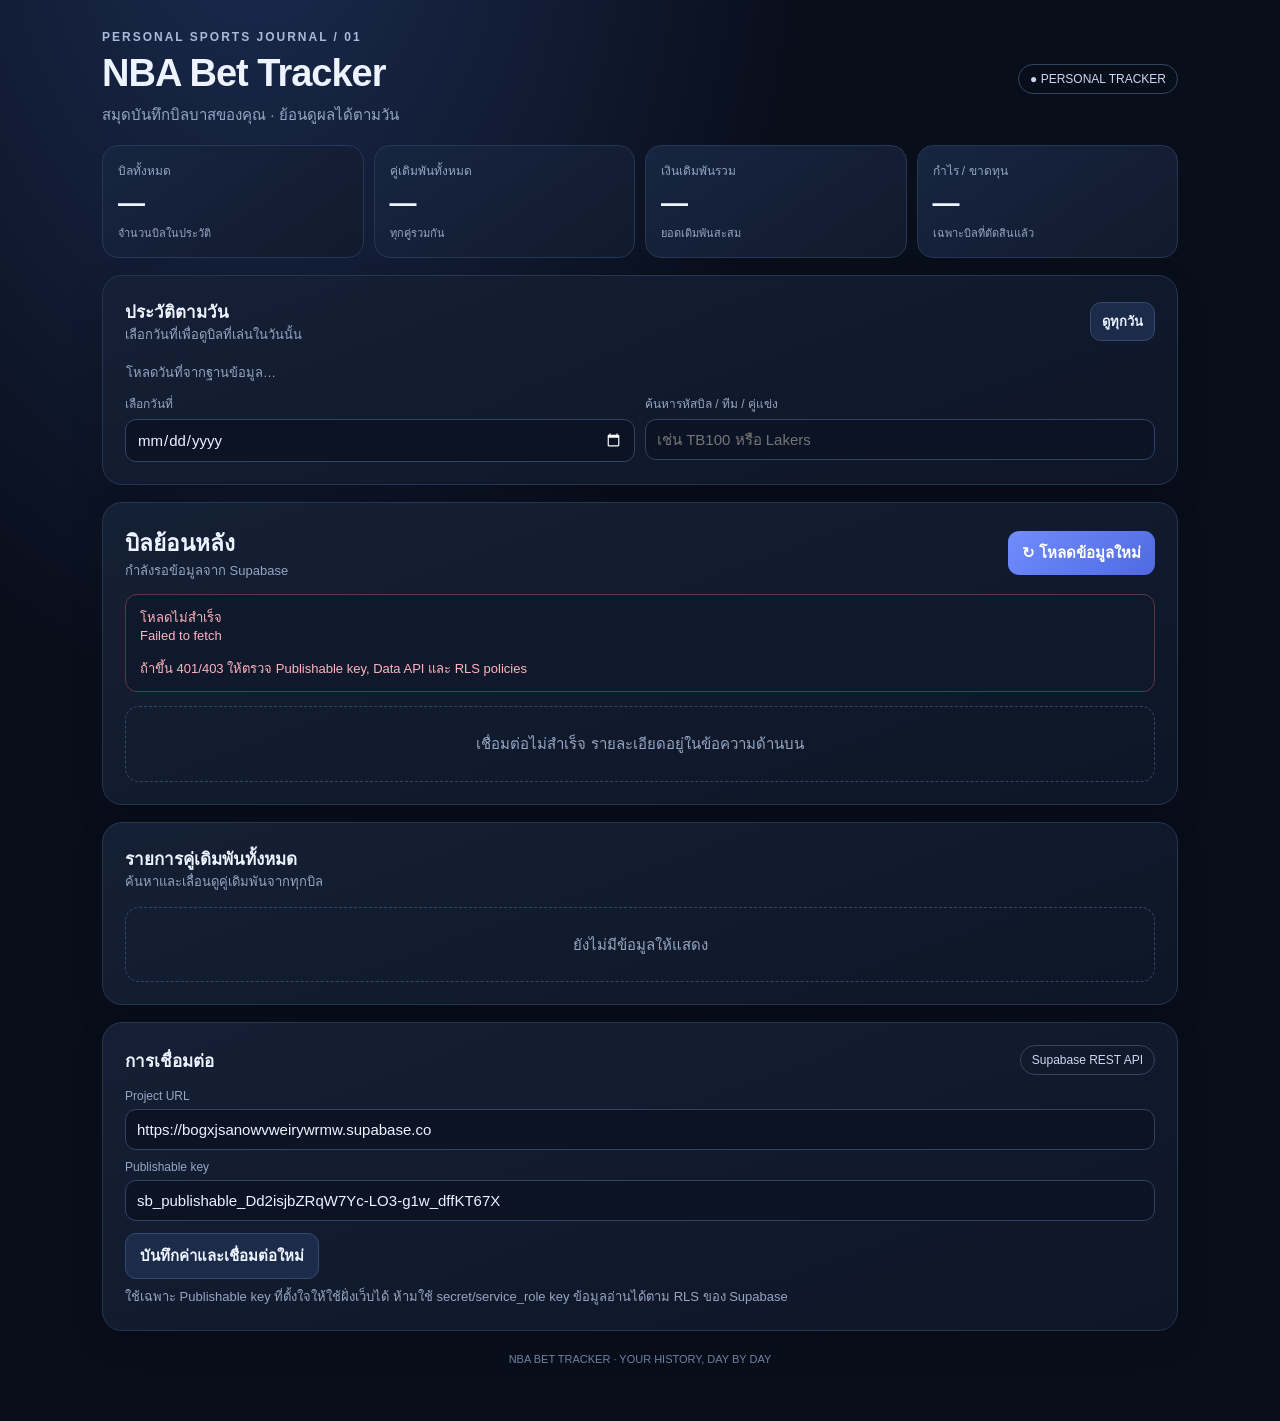
==== index.html @ e0854282 "V3 Ui new" ====
<!doctype html>
<html lang="th">
<head>
<meta charset="utf-8"><meta name="viewport" content="width=device-width,initial-scale=1,viewport-fit=cover">
<meta name="theme-color" content="#0b1020"><title>NBA Bet Journal</title>
<style>
:root{color-scheme:dark;--bg:#090e1b;--panel:#111a2d;--panel2:#17233a;--line:#263550;--text:#edf3ff;--muted:#95a6c2;--blue:#6c8cff;--green:#56d6a0;--red:#ff7c8b;--gold:#f3c969}
*{box-sizing:border-box}body{margin:0;background:radial-gradient(ellipse at 20% -10%,#1b2c51 0,transparent 38%),var(--bg);color:var(--text);font:15px -apple-system,BlinkMacSystemFont,"Segoe UI",sans-serif}button,input{font:inherit}button{cursor:pointer}main{max-width:1120px;margin:auto;padding:24px 16px 48px}.top{display:flex;justify-content:space-between;align-items:center;gap:12px;flex-wrap:wrap}.brand{font-size:12px;letter-spacing:2px;color:#a9b9d8;font-weight:750}.title{font-size:clamp(27px,5vw,38px);letter-spacing:-1px;margin:8px 0}.subtitle{color:var(--muted);margin:0;line-height:1.6}.pill{border:1px solid #334565;border-radius:999px;padding:7px 11px;color:#cbd7f0;font-size:12px}.btn{border:1px solid #35496c;border-radius:11px;padding:10px 14px;background:#1b2b49;color:var(--text);font-weight:650}.btn.primary{background:linear-gradient(135deg,#718cff,#5069df);border:0;color:white}.btn.small{padding:8px 11px;font-size:13px}.panel{background:linear-gradient(160deg,rgba(21,32,54,.96),rgba(14,22,39,.96));border:1px solid var(--line);border-radius:20px;padding:18px;margin-top:17px;box-shadow:0 12px 35px #0002}.section-head{display:flex;justify-content:space-between;align-items:center;gap:12px;flex-wrap:wrap;margin-bottom:14px}.section-head h2{font-size:17px;margin:0}.muted{color:var(--muted);font-size:13px;line-height:1.6}.stats{display:grid;grid-template-columns:repeat(2,minmax(0,1fr));gap:10px;margin-top:18px}.stat{padding:15px;border:1px solid #263754;border-radius:16px;background:linear-gradient(145deg,#172540,#111a2d);min-width:0}.stat small{color:var(--muted);display:block;font-size:12px}.stat strong{display:block;font-size:clamp(20px,4vw,27px);margin-top:8px;overflow-wrap:anywhere;letter-spacing:-.5px}.stat .hint{font-size:11px;color:var(--muted);margin-top:5px}.green{color:var(--green)!important}.red{color:var(--red)!important}.gold{color:var(--gold)!important}.filters{display:grid;grid-template-columns:1fr;gap:10px}.field label{display:block;color:var(--muted);font-size:12px;margin:0 0 6px}.field input{width:100%;border:1px solid #314363;background:#0b1324;color:var(--text);padding:11px;border-radius:11px;min-width:0}.calendar{display:flex;gap:8px;overflow:auto;padding:3px 1px 10px;scrollbar-width:thin}.day{flex:0 0 94px;text-align:left;border:1px solid #2b3b59;background:#0d1628;border-radius:14px;padding:11px;color:var(--text);min-height:83px}.day .dow{font-size:11px;color:var(--muted)}.day .date{font-size:17px;font-weight:750;margin-top:4px}.day .count{font-size:11px;color:#b4c5e6;margin-top:5px}.day.active{background:linear-gradient(145deg,#536fe5,#354bb1);border-color:#8094ff;box-shadow:0 7px 22px #405bd344}.day.active .dow,.day.active .count{color:#e1e8ff}.day.all{display:flex;flex-direction:column;justify-content:center}.day.all .date{font-size:14px}.history-head{display:flex;justify-content:space-between;align-items:center;gap:10px;flex-wrap:wrap}.history-head h2{margin:0}.ticket-list{display:grid;gap:12px}.ticket{border:1px solid #2b3b59;background:#0d1628;border-radius:17px;overflow:hidden}.ticket-main{padding:15px}.ticket-top{display:flex;justify-content:space-between;align-items:flex-start;gap:10px}.ticket-id{font-weight:800;font-size:18px;letter-spacing:.2px}.ticket-date{font-size:12px;color:var(--muted);margin-top:4px}.status{font-size:11px;font-weight:750;padding:6px 9px;border-radius:999px;background:#293650;color:#d6e0f5;white-space:nowrap}.status.lost{background:#4a2433;color:#ffadb7}.status.won{background:#153e36;color:#8af0c8}.status.pending{background:#473a1d;color:#f7dc8a}.ticket-metrics{display:grid;grid-template-columns:repeat(2,minmax(0,1fr));gap:9px;margin-top:15px}.metric{background:#131f34;border-radius:11px;padding:10px;min-width:0}.metric small{display:block;font-size:11px;color:var(--muted)}.metric b{display:block;margin-top:5px;font-size:15px;overflow-wrap:anywhere}.ticket-actions{display:flex;gap:8px;flex-wrap:wrap;margin-top:13px}.legs{border-top:1px solid #2b3b59;padding:14px;background:#101b2f}.legs[hidden]{display:none}.leg{display:grid;grid-template-columns:1fr auto;gap:10px;align-items:center;padding:12px 0;border-bottom:1px solid #25344e}.leg:last-child{border-bottom:0}.teams{font-weight:700;line-height:1.5}.leg-sub{font-size:12px;color:var(--muted);margin-top:3px;line-height:1.5}.result{font-size:11px;font-weight:750;border-radius:8px;padding:6px 8px;background:#283650;white-space:nowrap}.result.win{background:#153e36;color:#8af0c8}.result.loss{background:#4a2433;color:#ffadb7}.result.push{background:#473a1d;color:#f7dc8a}.tablewrap{overflow:auto}table{width:100%;border-collapse:collapse;font-size:13px;min-width:780px}th,td{text-align:left;padding:12px 10px;border-bottom:1px solid #273650;white-space:nowrap}th{font-size:11px;letter-spacing:.4px;color:#9fb0cc;background:#10192b}td{color:#e0e8f7}.empty{padding:24px 12px;text-align:center;border:1px dashed #354565;border-radius:14px;color:var(--muted);line-height:1.7}.notice{padding:12px 14px;border-radius:12px;background:#10192b;border:1px solid #2a3b5a;color:#b9c9e5;font-size:13px;white-space:pre-wrap;overflow-wrap:anywhere;margin-top:13px}.notice.ok{border-color:#245b4a;color:#9ce9cb}.notice.bad{border-color:#633544;color:#ffb3bd}.hidden{display:none!important}.foot{color:#6f82a3;font-size:11px;text-align:center;margin-top:22px}@media(min-width:650px){main{padding:30px 22px 56px}.stats{grid-template-columns:repeat(4,minmax(0,1fr))}.filters{grid-template-columns:1fr 1fr}.ticket-metrics{grid-template-columns:repeat(4,minmax(0,1fr))}.ticket-main{padding:18px}.panel{padding:22px}.day{flex-basis:105px}}
</style></head>
<body><main>
<header class="top"><div><div class="brand">PERSONAL SPORTS JOURNAL / 01</div><h1 class="title">NBA Bet Tracker</h1><p class="subtitle">สมุดบันทึกบิลบาสของคุณ · ย้อนดูผลได้ตามวัน</p></div><span class="pill">● PERSONAL TRACKER</span></header>
<section class="stats">
<div class="stat"><small>บิลทั้งหมด</small><strong id="totalTickets">—</strong><div class="hint">จำนวนบิลในประวัติ</div></div>
<div class="stat"><small>คู่เดิมพันทั้งหมด</small><strong id="totalBets">—</strong><div class="hint">ทุกคู่รวมกัน</div></div>
<div class="stat"><small>เงินเดิมพันรวม</small><strong id="totalStake">—</strong><div class="hint">ยอดเดิมพันสะสม</div></div>
<div class="stat"><small>กำไร / ขาดทุน</small><strong id="totalNet">—</strong><div class="hint">เฉพาะบิลที่ตัดสินแล้ว</div></div>
</section>
<section class="panel">
<div class="section-head"><div><h2>ประวัติตามวัน</h2><div class="muted">เลือกวันที่เพื่อดูบิลที่เล่นในวันนั้น</div></div><button id="allDays" class="btn small">ดูทุกวัน</button></div>
<div id="calendar" class="calendar"><div class="muted">โหลดวันที่จากฐานข้อมูล…</div></div>
<div class="filters"><div class="field"><label for="dateFilter">เลือกวันที่</label><input id="dateFilter" type="date"></div><div class="field"><label for="search">ค้นหารหัสบิล / ทีม / คู่แข่ง</label><input id="search" placeholder="เช่น TB100 หรือ Lakers"></div></div>
</section>
<section class="panel">
<div class="history-head"><div><h2 id="historyTitle">บิลย้อนหลัง</h2><div id="historySubtitle" class="muted">กำลังรอข้อมูลจาก Supabase</div></div><button id="reload" class="btn primary">↻ โหลดข้อมูลใหม่</button></div>
<div id="message" class="notice">กำลังเชื่อมต่อ Supabase…</div>
<div id="ticketList" class="ticket-list" style="margin-top:14px"></div>
</section>
<section class="panel"><div class="section-head"><div><h2>รายการคู่เดิมพันทั้งหมด</h2><div class="muted">ค้นหาและเลื่อนดูคู่เดิมพันจากทุกบิล</div></div></div><div id="allBets" class="tablewrap"><div class="empty">กำลังโหลด…</div></div></section>
<section class="panel"><div class="section-head"><h2>การเชื่อมต่อ</h2><span class="pill">Supabase REST API</span></div><div class="field"><label for="url">Project URL</label><input id="url" value="https://bogxjsanowvweirywrmw.supabase.co"></div><div class="field" style="margin-top:10px"><label for="key">Publishable key</label><input id="key" value="sb_publishable_Dd2isjbZRqW7Yc-LO3-g1w_dffKT67X" autocomplete="off" spellcheck="false"></div><button id="connect" class="btn" style="margin-top:12px">บันทึกค่าและเชื่อมต่อใหม่</button><div class="muted" style="margin-top:8px">ใช้เฉพาะ Publishable key ที่ตั้งใจให้ใช้ฝั่งเว็บได้ ห้ามใช้ secret/service_role key ข้อมูลอ่านได้ตาม RLS ของ Supabase</div></section>
<div class="foot">NBA BET TRACKER · YOUR HISTORY, DAY BY DAY</div>
</main>
<script>
const $=id=>document.getElementById(id);let tickets=[],bets=[],selectedDate='all';
const money=n=>Number(n||0).toLocaleString('th-TH',{minimumFractionDigits:2,maximumFractionDigits:2})+' ฿';
const fmt=n=>n===null||n===undefined||n===''?'—':Number(n).toLocaleString('th-TH',{maximumFractionDigits:2});
function esc(v){return String(v??'—').replace(/[&<>"']/g,c=>({'&':'&amp;','<':'&lt;','>':'&gt;','"':'&quot;',"'":'&#39;'}[c]));}
function ticketNet(t){if(t.status==='won')return Number(t.payout_if_win||0)-Number(t.stake||0);if(t.status==='lost')return -Number(t.stake||0);if(t.status==='void')return 0;if(t.net_profit!==null&&t.net_profit!==undefined)return Number(t.net_profit);return null;}
function prettyDate(d){if(!d)return 'ไม่ระบุวันที่';const p=d.split('-');return p.length===3?`${p[2]}/${p[1]}/${p[0]}`:d;}
function statusText(s){const x=String(s||'').toLowerCase();if(x==='won')return 'ชนะ';if(x==='lost')return 'แพ้';if(x==='void')return 'ยกเลิก';if(x==='partial')return 'บางส่วน';return s||'รอผล';}
function resultText(r){const x=String(r||'').toLowerCase();if(['win','won','ชนะ'].includes(x))return 'ชนะ';if(['loss','lost','แพ้'].includes(x))return 'แพ้';if(['push','เสมอ'].includes(x))return 'Push';return r||'รอผล';}
function resultClass(r){const x=String(r||'').toLowerCase();if(['win','won','ชนะ'].includes(x))return 'win';if(['loss','lost','แพ้'].includes(x))return 'loss';if(['push','เสมอ'].includes(x))return 'push';return '';}
function statusClass(s){const x=String(s||'').toLowerCase();return x==='won'?'won':x==='lost'?'lost':'pending';}
async function getTable(base,key,table){const endpoint=base.replace(/\/+$/,'')+'/rest/v1/'+table+'?select=*&order=id.desc&limit=1000';const res=await fetch(endpoint,{headers:{apikey:key,Authorization:'Bearer '+key,Accept:'application/json'}});const raw=await res.text();let data;try{data=JSON.parse(raw)}catch{data=raw}if(!res.ok)throw new Error(`${table}: HTTP ${res.status}\n${typeof data==='string'?data:(data.message||data.hint||JSON.stringify(data))}`);if(!Array.isArray(data))throw new Error(table+': รูปแบบข้อมูลไม่ถูกต้อง');return data;}
function ticketBets(t){return bets.filter(b=>String(b.ticket_id)===String(t.id));}
function renderCalendar(){const dates=[...new Set(tickets.map(t=>t.bet_date).filter(Boolean))].sort((a,b)=>b.localeCompare(a));let html=`<button class="day all ${selectedDate==='all'?'active':''}" data-date="all"><span class="dow">HISTORY</span><span class="date">ทุกวัน</span><span class="count">${tickets.length} บิล</span></button>`;html+=dates.map(d=>{const dt=new Date(d+'T12:00:00');const dow=dt.toLocaleDateString('th-TH',{weekday:'short'});return `<button class="day ${selectedDate===d?'active':''}" data-date="${esc(d)}"><span class="dow">${dow}</span><span class="date">${esc(d.slice(8,10)+'/'+d.slice(5,7))}</span><span class="count">${tickets.filter(t=>t.bet_date===d).length} บิล</span></button>`}).join('');$('calendar').innerHTML=html;}
function renderLegs(t){const legs=ticketBets(t);if(!legs.length)return '<div class="empty">ไม่พบคู่เดิมพันที่เชื่อมกับบิลนี้</div>';return legs.map((b,i)=>`<div class="leg"><div><div class="teams">${esc(b.selected_team)} <span style="color:#8496b6;font-weight:500">vs</span> ${esc(b.opponent)}</div><div class="leg-sub">คู่ที่ ${i+1} · ${prettyDate(b.game_date)} · แต้มต่อ ${fmt(b.spread)} · Odds ${fmt(b.odds)}<br>คะแนน ${fmt(b.selected_score)} - ${fmt(b.opponent_score)}${b.reference_code?' · Ref '+esc(b.reference_code):''}</div></div><span class="result ${resultClass(b.result)}">${esc(resultText(b.result))}</span></div>`).join('');}
function renderTickets(){const q=$('search').value.trim().toLowerCase();const list=tickets.filter(t=>(selectedDate==='all'||t.bet_date===selectedDate)&&(!q||[t.ticket_code,...ticketBets(t).flatMap(b=>[b.selected_team,b.opponent,b.reference_code])].some(v=>String(v||'').toLowerCase().includes(q))));$('historyTitle').textContent=selectedDate==='all'?'บิลย้อนหลัง':`บิลวันที่ ${prettyDate(selectedDate)}`;$('historySubtitle').textContent=`แสดง ${list.length} จาก ${tickets.length} บิล · กดเปิดดูคู่เดิมพันในแต่ละบิล`;if(!list.length){$('ticketList').innerHTML='<div class="empty">ไม่พบบิลในวันที่หรือคำค้นหานี้<br>ลองเลือก “ดูทุกวัน” หรือเปลี่ยนคำค้นหา</div>';return;}
$('ticketList').innerHTML=list.map(t=>{const legs=ticketBets(t),n=ticketNet(t),id='legs-'+t.id;return `<article class="ticket"><div class="ticket-main"><div class="ticket-top"><div><div class="ticket-id">${esc(t.ticket_code||'Ticket #'+t.id)}</div><div class="ticket-date">${prettyDate(t.bet_date)} · ${legs.length} คู่เดิมพัน</div></div><span class="status ${statusClass(t.status)}">${statusText(t.status)}</span></div><div class="ticket-metrics"><div class="metric"><small>เงินเดิมพัน</small><b>${money(t.stake)}</b></div><div class="metric"><small>ยอดจ่ายเมื่อถูก</small><b>${money(t.payout_if_win)}</b></div><div class="metric"><small>กำไร / ขาดทุน</small><b class="${n===null?'':n>0?'green':n<0?'red':''}">${n===null?'รอผล':money(n)}</b></div><div class="metric"><small>คู่เดิมพัน</small><b>${legs.length} คู่</b></div></div><div class="ticket-actions"><button class="btn primary small" data-toggle="${id}">▾ ดูรายละเอียด ${legs.length} คู่</button></div></div><div class="legs" id="${id}" hidden>${renderLegs(t)}</div></article>`}).join('');}
function renderAllBets(){if(!bets.length){$('allBets').innerHTML='<div class="empty">ไม่พบคู่เดิมพัน</div>';return;}const ticketMap=new Map(tickets.map(t=>[String(t.id),t.ticket_code||'#'+t.id]));$('allBets').innerHTML=`<table><thead><tr><th>บิล</th><th>วันที่แข่ง</th><th>ทีมที่เลือก</th><th>คู่แข่ง</th><th>แต้มต่อ</th><th>Odds</th><th>คะแนน</th><th>ผล</th><th>รหัสอ้างอิง</th></tr></thead><tbody>${bets.map(b=>`<tr><td>${esc(ticketMap.get(String(b.ticket_id))||'#'+b.ticket_id)}</td><td>${prettyDate(b.game_date)}</td><td>${esc(b.selected_team)}</td><td>${esc(b.opponent)}</td><td>${fmt(b.spread)}</td><td>${fmt(b.odds)}</td><td>${fmt(b.selected_score)} - ${fmt(b.opponent_score)}</td><td><span class="result ${resultClass(b.result)}">${esc(resultText(b.result))}</span></td><td>${esc(b.reference_code)}</td></tr>`).join('')}</tbody></table>`;}
function renderAll(){const settled=tickets.filter(t=>ticketNet(t)!==null),net=settled.reduce((s,t)=>s+ticketNet(t),0),stake=tickets.reduce((s,t)=>s+Number(t.stake||0),0);$('totalTickets').textContent=tickets.length;$('totalBets').textContent=bets.length;$('totalStake').textContent=money(stake);$('totalNet').textContent=money(net);$('totalNet').className=net>0?'green':net<0?'red':'';renderCalendar();renderTickets();renderAllBets();}
async function load(){const base=$('url').value.trim(),key=$('key').value.trim();$('message').className='notice';$('message').textContent='กำลังโหลดข้อมูลจาก Supabase…';if(!/^https:\/\/[a-z0-9-]+\.supabase\.co\/?$/i.test(base)){ $('message').className='notice bad';$('message').textContent='Project URL ไม่ถูกต้อง';return;}if(!key||/^sb_secret_/i.test(key)||/service_role/i.test(key)){ $('message').className='notice bad';$('message').textContent='กรุณาใช้ Publishable key เท่านั้น ห้ามใช้ secret/service_role key';return;}
try{const [t,b]=await Promise.all([getTable(base,key,'tickets'),getTable(base,key,'bets')]);tickets=t;bets=b;renderAll();$('message').className='notice ok';$('message').textContent=`เชื่อมต่อสำเร็จ · โหลด ${tickets.length} บิล และ ${bets.length} คู่เดิมพันแล้ว`;if(!tickets.length)$('message').textContent+=' แต่ไม่พบแถว tickets ที่ RLS อนุญาตให้ดู';}catch(e){$('message').className='notice bad';$('message').textContent='โหลดไม่สำเร็จ\n'+e.message+'\n\nถ้าขึ้น 401/403 ให้ตรวจ Publishable key, Data API และ RLS policies';$('ticketList').innerHTML='<div class="empty">เชื่อมต่อไม่สำเร็จ รายละเอียดอยู่ในข้อความด้านบน</div>';$('allBets').innerHTML='<div class="empty">ยังไม่มีข้อมูลให้แสดง</div>';}}
$('calendar').addEventListener('click',e=>{const btn=e.target.closest('[data-date]');if(!btn)return;selectedDate=btn.dataset.date;$('dateFilter').value=selectedDate==='all'?'':selectedDate;renderCalendar();renderTickets();});
$('dateFilter').addEventListener('change',()=>{selectedDate=$('dateFilter').value||'all';renderCalendar();renderTickets();});
$('search').addEventListener('input',renderTickets);
$('ticketList').addEventListener('click',e=>{const btn=e.target.closest('[data-toggle]');if(!btn)return;const el=$(btn.dataset.toggle);el.hidden=!el.hidden;btn.textContent=(el.hidden?'▾ ดูรายละเอียด':'▴ ซ่อนรายละเอียด')+' '+ticketBets(tickets.find(t=>String(t.id)===btn.dataset.toggle.replace('legs-',''))||{}).length+' คู่';});
$('allDays').addEventListener('click',()=>{selectedDate='all';$('dateFilter').value='';renderCalendar();renderTickets();});
$('reload').addEventListener('click',load);$('connect').addEventListener('click',load);load();
</script></body></html>
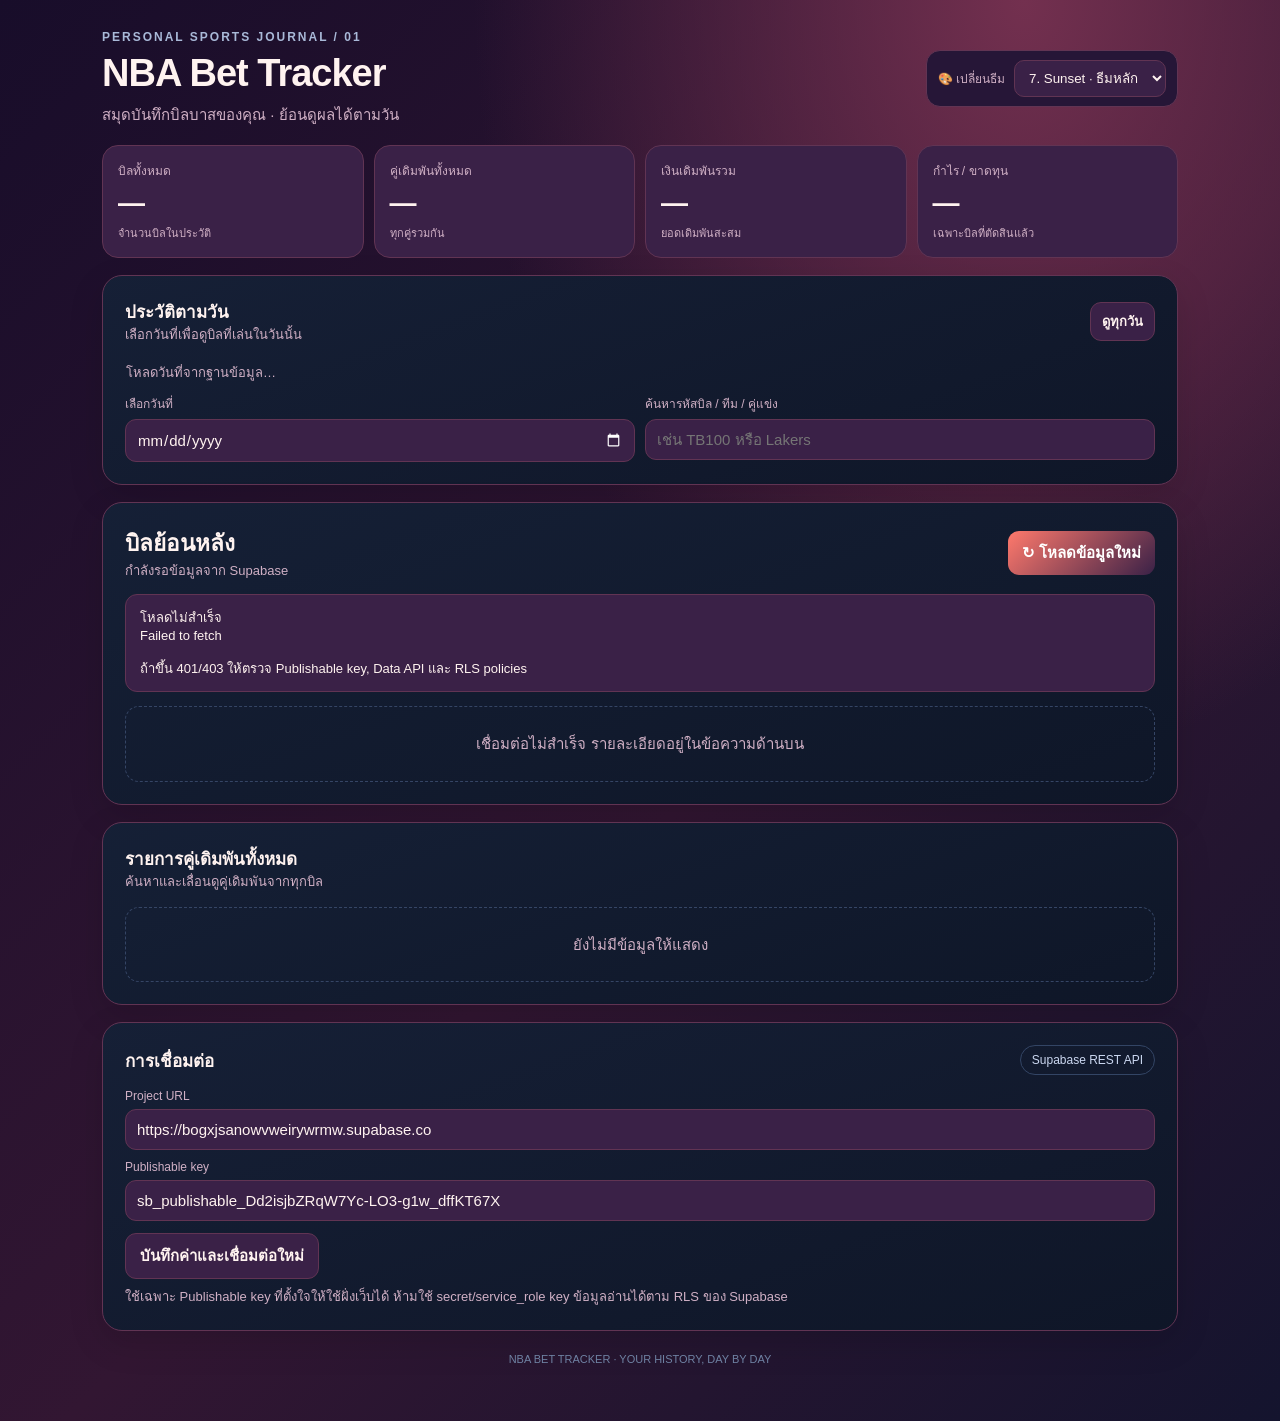
==== commit c388f172: "New VR Theme" ====
--- a/index.html
+++ b/index.html
@@ -6,9 +6,37 @@
 <style>
 :root{color-scheme:dark;--bg:#090e1b;--panel:#111a2d;--panel2:#17233a;--line:#263550;--text:#edf3ff;--muted:#95a6c2;--blue:#6c8cff;--green:#56d6a0;--red:#ff7c8b;--gold:#f3c969}
 *{box-sizing:border-box}body{margin:0;background:radial-gradient(ellipse at 20% -10%,#1b2c51 0,transparent 38%),var(--bg);color:var(--text);font:15px -apple-system,BlinkMacSystemFont,"Segoe UI",sans-serif}button,input{font:inherit}button{cursor:pointer}main{max-width:1120px;margin:auto;padding:24px 16px 48px}.top{display:flex;justify-content:space-between;align-items:center;gap:12px;flex-wrap:wrap}.brand{font-size:12px;letter-spacing:2px;color:#a9b9d8;font-weight:750}.title{font-size:clamp(27px,5vw,38px);letter-spacing:-1px;margin:8px 0}.subtitle{color:var(--muted);margin:0;line-height:1.6}.pill{border:1px solid #334565;border-radius:999px;padding:7px 11px;color:#cbd7f0;font-size:12px}.btn{border:1px solid #35496c;border-radius:11px;padding:10px 14px;background:#1b2b49;color:var(--text);font-weight:650}.btn.primary{background:linear-gradient(135deg,#718cff,#5069df);border:0;color:white}.btn.small{padding:8px 11px;font-size:13px}.panel{background:linear-gradient(160deg,rgba(21,32,54,.96),rgba(14,22,39,.96));border:1px solid var(--line);border-radius:20px;padding:18px;margin-top:17px;box-shadow:0 12px 35px #0002}.section-head{display:flex;justify-content:space-between;align-items:center;gap:12px;flex-wrap:wrap;margin-bottom:14px}.section-head h2{font-size:17px;margin:0}.muted{color:var(--muted);font-size:13px;line-height:1.6}.stats{display:grid;grid-template-columns:repeat(2,minmax(0,1fr));gap:10px;margin-top:18px}.stat{padding:15px;border:1px solid #263754;border-radius:16px;background:linear-gradient(145deg,#172540,#111a2d);min-width:0}.stat small{color:var(--muted);display:block;font-size:12px}.stat strong{display:block;font-size:clamp(20px,4vw,27px);margin-top:8px;overflow-wrap:anywhere;letter-spacing:-.5px}.stat .hint{font-size:11px;color:var(--muted);margin-top:5px}.green{color:var(--green)!important}.red{color:var(--red)!important}.gold{color:var(--gold)!important}.filters{display:grid;grid-template-columns:1fr;gap:10px}.field label{display:block;color:var(--muted);font-size:12px;margin:0 0 6px}.field input{width:100%;border:1px solid #314363;background:#0b1324;color:var(--text);padding:11px;border-radius:11px;min-width:0}.calendar{display:flex;gap:8px;overflow:auto;padding:3px 1px 10px;scrollbar-width:thin}.day{flex:0 0 94px;text-align:left;border:1px solid #2b3b59;background:#0d1628;border-radius:14px;padding:11px;color:var(--text);min-height:83px}.day .dow{font-size:11px;color:var(--muted)}.day .date{font-size:17px;font-weight:750;margin-top:4px}.day .count{font-size:11px;color:#b4c5e6;margin-top:5px}.day.active{background:linear-gradient(145deg,#536fe5,#354bb1);border-color:#8094ff;box-shadow:0 7px 22px #405bd344}.day.active .dow,.day.active .count{color:#e1e8ff}.day.all{display:flex;flex-direction:column;justify-content:center}.day.all .date{font-size:14px}.history-head{display:flex;justify-content:space-between;align-items:center;gap:10px;flex-wrap:wrap}.history-head h2{margin:0}.ticket-list{display:grid;gap:12px}.ticket{border:1px solid #2b3b59;background:#0d1628;border-radius:17px;overflow:hidden}.ticket-main{padding:15px}.ticket-top{display:flex;justify-content:space-between;align-items:flex-start;gap:10px}.ticket-id{font-weight:800;font-size:18px;letter-spacing:.2px}.ticket-date{font-size:12px;color:var(--muted);margin-top:4px}.status{font-size:11px;font-weight:750;padding:6px 9px;border-radius:999px;background:#293650;color:#d6e0f5;white-space:nowrap}.status.lost{background:#4a2433;color:#ffadb7}.status.won{background:#153e36;color:#8af0c8}.status.pending{background:#473a1d;color:#f7dc8a}.ticket-metrics{display:grid;grid-template-columns:repeat(2,minmax(0,1fr));gap:9px;margin-top:15px}.metric{background:#131f34;border-radius:11px;padding:10px;min-width:0}.metric small{display:block;font-size:11px;color:var(--muted)}.metric b{display:block;margin-top:5px;font-size:15px;overflow-wrap:anywhere}.ticket-actions{display:flex;gap:8px;flex-wrap:wrap;margin-top:13px}.legs{border-top:1px solid #2b3b59;padding:14px;background:#101b2f}.legs[hidden]{display:none}.leg{display:grid;grid-template-columns:1fr auto;gap:10px;align-items:center;padding:12px 0;border-bottom:1px solid #25344e}.leg:last-child{border-bottom:0}.teams{font-weight:700;line-height:1.5}.leg-sub{font-size:12px;color:var(--muted);margin-top:3px;line-height:1.5}.result{font-size:11px;font-weight:750;border-radius:8px;padding:6px 8px;background:#283650;white-space:nowrap}.result.win{background:#153e36;color:#8af0c8}.result.loss{background:#4a2433;color:#ffadb7}.result.push{background:#473a1d;color:#f7dc8a}.tablewrap{overflow:auto}table{width:100%;border-collapse:collapse;font-size:13px;min-width:780px}th,td{text-align:left;padding:12px 10px;border-bottom:1px solid #273650;white-space:nowrap}th{font-size:11px;letter-spacing:.4px;color:#9fb0cc;background:#10192b}td{color:#e0e8f7}.empty{padding:24px 12px;text-align:center;border:1px dashed #354565;border-radius:14px;color:var(--muted);line-height:1.7}.notice{padding:12px 14px;border-radius:12px;background:#10192b;border:1px solid #2a3b5a;color:#b9c9e5;font-size:13px;white-space:pre-wrap;overflow-wrap:anywhere;margin-top:13px}.notice.ok{border-color:#245b4a;color:#9ce9cb}.notice.bad{border-color:#633544;color:#ffb3bd}.hidden{display:none!important}.foot{color:#6f82a3;font-size:11px;text-align:center;margin-top:22px}@media(min-width:650px){main{padding:30px 22px 56px}.stats{grid-template-columns:repeat(4,minmax(0,1fr))}.filters{grid-template-columns:1fr 1fr}.ticket-metrics{grid-template-columns:repeat(4,minmax(0,1fr))}.ticket-main{padding:18px}.panel{padding:22px}.day{flex-basis:105px}}
+
+/* Theme picker and palette overrides */
+.theme-control{display:flex;align-items:center;gap:9px;padding:9px 11px;border:1px solid var(--line);border-radius:14px;background:var(--panel);flex-wrap:wrap}
+.theme-control label{font-size:12px;color:var(--muted);margin:0}
+.theme-control select{background:var(--panel2);color:var(--text);border:1px solid var(--line);padding:9px 10px;border-radius:10px;max-width:220px}
+body[data-theme="sunset"]{--bg:#140d24;--panel:#261637;--panel2:#3a2147;--line:#613453;--text:#fff3f0;--muted:#d0b0c5;--blue:#ff796c;--green:#56ddb1;--red:#ff5d6c;--gold:#ffd078;background:radial-gradient(ellipse at 80% 0%,#73304f 0,transparent 38%),linear-gradient(135deg,#180d2a,#321632 55%,#14142e)}
+body[data-theme="blue"]{--bg:#081426;--panel:#10213a;--panel2:#172d4d;--line:#294b76;--text:#eef6ff;--muted:#9bb8d8;--blue:#3e8bff;--green:#53e0b0;--red:#ff6d82;--gold:#f6cb72;background:radial-gradient(ellipse at 80% 0%,#153d73 0,transparent 40%),#081426}
+body[data-theme="purple"]{--bg:#100a22;--panel:#1c1238;--panel2:#2c1a50;--line:#57338a;--text:#f8f0ff;--muted:#c2a9df;--blue:#b75cff;--green:#51e4d0;--red:#ff709d;--gold:#e9b5ff;background:radial-gradient(ellipse at 80% 0%,#512478 0,transparent 42%),#100a22}
+body[data-theme="gold"]{--bg:#11100d;--panel:#1c1a15;--panel2:#29251b;--line:#6d5727;--text:#fff6dd;--muted:#c6b991;--blue:#d6aa42;--green:#66d9a3;--red:#ff7272;--gold:#f2ca62;background:radial-gradient(ellipse at 80% 0%,#42331b 0,transparent 40%),#11100d}
+body[data-theme="light"]{color-scheme:light;--bg:#f2f5fb;--panel:#ffffff;--panel2:#eaf0fa;--line:#d7e0ef;--text:#18243a;--muted:#66758d;--blue:#3478f6;--green:#0d9c73;--red:#dc3e54;--gold:#b67a00;background:linear-gradient(135deg,#f8faff,#eaf0fa)}
+body[data-theme="green"]{--bg:#071a18;--panel:#0d2823;--panel2:#123a31;--line:#1e6552;--text:#e8fff7;--muted:#9bc8ba;--blue:#10c79b;--green:#55e5a7;--red:#ff7885;--gold:#e5d17a;background:radial-gradient(ellipse at 80% 0%,#145342 0,transparent 42%),#071a18}
+body[data-theme="red"]{--bg:#160b11;--panel:#25131c;--panel2:#381b28;--line:#743044;--text:#fff0f2;--muted:#d0a7b0;--blue:#ff394f;--green:#52dda2;--red:#ff5969;--gold:#ffbf7b;background:radial-gradient(ellipse at 80% 0%,#671b2b 0,transparent 42%),#160b11}
+body[data-theme] .panel,body[data-theme] .stat,body[data-theme] .ticket,body[data-theme] .metric,body[data-theme] .day,body[data-theme] .theme-control{background-color:var(--panel);border-color:var(--line);color:var(--text)}
+body[data-theme] .day.active,body[data-theme] .btn.primary{background:linear-gradient(135deg,var(--blue),var(--panel2));border-color:var(--blue);color:white}
+body[data-theme] .btn{background:var(--panel2);border-color:var(--line);color:var(--text)}
+body[data-theme] .field input,body[data-theme] .theme-control select,body[data-theme] th,body[data-theme] .ticket-main,body[data-theme] .legs,body[data-theme] .notice{background:var(--panel2);border-color:var(--line);color:var(--text)}
+body[data-theme] .ticket-metrics .metric,body[data-theme] .stat{background:var(--panel2)}
+body[data-theme] .status.won,body[data-theme] .result.win{background:#164d3d;color:#8af0c8}
+body[data-theme] .status.lost,body[data-theme] .result.loss{background:#612534;color:#ffb0bb}
+body[data-theme] .result.push,body[data-theme] .status.pending{background:#55431d;color:#ffe29a}
+body[data-theme="light"] .status.won,body[data-theme="light"] .result.win{background:#d7f7e9;color:#087650}
+body[data-theme="light"] .status.lost,body[data-theme="light"] .result.loss{background:#ffe1e5;color:#b61f39}
+body[data-theme="light"] .result.push,body[data-theme="light"] .status.pending{background:#fff0c9;color:#8a5a00}
+body[data-theme] .ticket-date,body[data-theme] .muted,body[data-theme] .subtitle,body[data-theme] .stat small,body[data-theme] .metric small{color:var(--muted)}
+body[data-theme] table td{color:var(--text);border-color:var(--line)}
+body[data-theme="light"] .title,body[data-theme="light"] .brand{color:#172742}
+@media(max-width:540px){.theme-control{width:100%;justify-content:space-between}.theme-control select{flex:1;max-width:none}}
+
 </style></head>
 <body><main>
-<header class="top"><div><div class="brand">PERSONAL SPORTS JOURNAL / 01</div><h1 class="title">NBA Bet Tracker</h1><p class="subtitle">สมุดบันทึกบิลบาสของคุณ · ย้อนดูผลได้ตามวัน</p></div><span class="pill">● PERSONAL TRACKER</span></header>
+<header class="top"><div><div class="brand">PERSONAL SPORTS JOURNAL / 01</div><h1 class="title">NBA Bet Tracker</h1><p class="subtitle">สมุดบันทึกบิลบาสของคุณ · ย้อนดูผลได้ตามวัน</p></div><div class="theme-control"><label for="themePicker">🎨 เปลี่ยนธีม</label><select id="themePicker"><option value="sunset">7. Sunset · ธีมหลัก</option><option value="blue">1. Dark Blue</option><option value="purple">2. Purple Neon</option><option value="gold">3. Black & Gold</option><option value="light">4. Light Clean</option><option value="green">5. Green Minimal</option><option value="red">6. Red Dark</option></select></div></header>
 <section class="stats">
 <div class="stat"><small>บิลทั้งหมด</small><strong id="totalTickets">—</strong><div class="hint">จำนวนบิลในประวัติ</div></div>
 <div class="stat"><small>คู่เดิมพันทั้งหมด</small><strong id="totalBets">—</strong><div class="hint">ทุกคู่รวมกัน</div></div>
@@ -31,6 +59,17 @@
 </main>
 <script>
 const $=id=>document.getElementById(id);let tickets=[],bets=[],selectedDate='all';
+
+// Theme selection: Sunset is default; selection persists on this browser.
+(function(){
+ const picker=document.getElementById('themePicker');
+ const allowed=['sunset','blue','purple','gold','light','green','red'];
+ function applyTheme(name){if(!allowed.includes(name))name='sunset';document.body.dataset.theme=name;picker.value=name;try{localStorage.setItem('nba-bet-tracker-theme',name)}catch(e){}}
+ let saved='sunset';try{saved=localStorage.getItem('nba-bet-tracker-theme')||'sunset'}catch(e){}
+ applyTheme(saved);
+ picker.addEventListener('change',()=>applyTheme(picker.value));
+})();
+
 const money=n=>Number(n||0).toLocaleString('th-TH',{minimumFractionDigits:2,maximumFractionDigits:2})+' ฿';
 const fmt=n=>n===null||n===undefined||n===''?'—':Number(n).toLocaleString('th-TH',{maximumFractionDigits:2});
 function esc(v){return String(v??'—').replace(/[&<>"']/g,c=>({'&':'&amp;','<':'&lt;','>':'&gt;','"':'&quot;',"'":'&#39;'}[c]));}
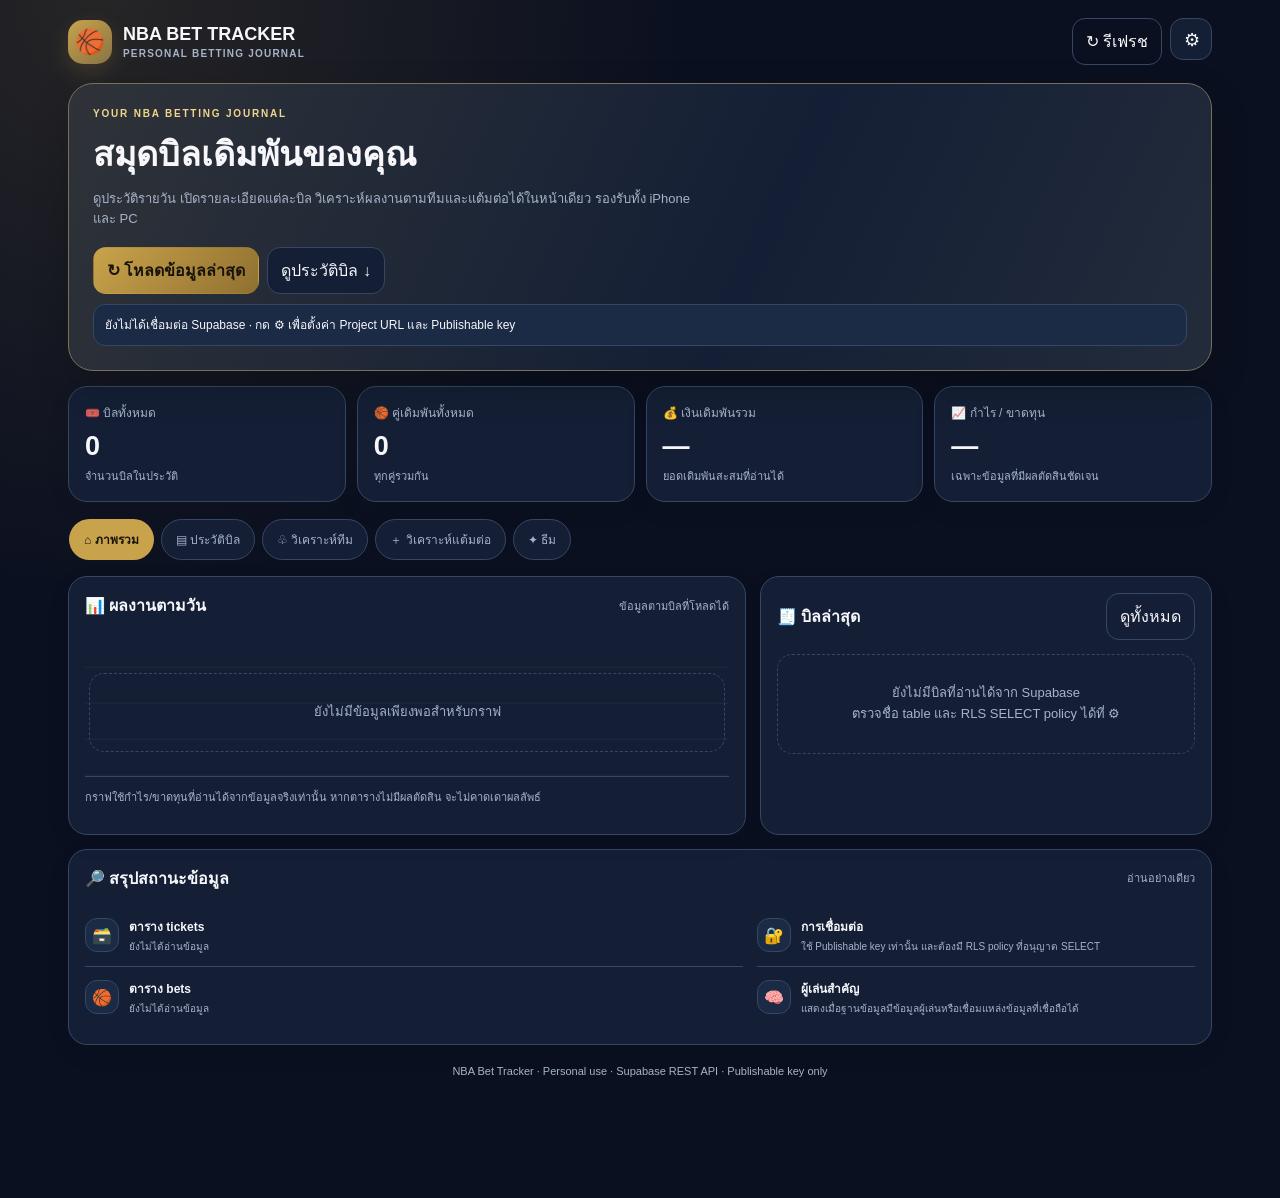
==== commit 5a99dac8: "Update detail in bill" ====
--- a/index.html
+++ b/index.html
@@ -1,98 +1,129 @@
 <!doctype html>
 <html lang="th">
 <head>
-<meta charset="utf-8"><meta name="viewport" content="width=device-width,initial-scale=1,viewport-fit=cover">
-<meta name="theme-color" content="#0b1020"><title>NBA Bet Journal</title>
+<meta charset="utf-8">
+<meta name="viewport" content="width=device-width,initial-scale=1,viewport-fit=cover">
+<meta name="theme-color" content="#10152b">
+<title>NBA Bet Tracker</title>
 <style>
-:root{color-scheme:dark;--bg:#090e1b;--panel:#111a2d;--panel2:#17233a;--line:#263550;--text:#edf3ff;--muted:#95a6c2;--blue:#6c8cff;--green:#56d6a0;--red:#ff7c8b;--gold:#f3c969}
-*{box-sizing:border-box}body{margin:0;background:radial-gradient(ellipse at 20% -10%,#1b2c51 0,transparent 38%),var(--bg);color:var(--text);font:15px -apple-system,BlinkMacSystemFont,"Segoe UI",sans-serif}button,input{font:inherit}button{cursor:pointer}main{max-width:1120px;margin:auto;padding:24px 16px 48px}.top{display:flex;justify-content:space-between;align-items:center;gap:12px;flex-wrap:wrap}.brand{font-size:12px;letter-spacing:2px;color:#a9b9d8;font-weight:750}.title{font-size:clamp(27px,5vw,38px);letter-spacing:-1px;margin:8px 0}.subtitle{color:var(--muted);margin:0;line-height:1.6}.pill{border:1px solid #334565;border-radius:999px;padding:7px 11px;color:#cbd7f0;font-size:12px}.btn{border:1px solid #35496c;border-radius:11px;padding:10px 14px;background:#1b2b49;color:var(--text);font-weight:650}.btn.primary{background:linear-gradient(135deg,#718cff,#5069df);border:0;color:white}.btn.small{padding:8px 11px;font-size:13px}.panel{background:linear-gradient(160deg,rgba(21,32,54,.96),rgba(14,22,39,.96));border:1px solid var(--line);border-radius:20px;padding:18px;margin-top:17px;box-shadow:0 12px 35px #0002}.section-head{display:flex;justify-content:space-between;align-items:center;gap:12px;flex-wrap:wrap;margin-bottom:14px}.section-head h2{font-size:17px;margin:0}.muted{color:var(--muted);font-size:13px;line-height:1.6}.stats{display:grid;grid-template-columns:repeat(2,minmax(0,1fr));gap:10px;margin-top:18px}.stat{padding:15px;border:1px solid #263754;border-radius:16px;background:linear-gradient(145deg,#172540,#111a2d);min-width:0}.stat small{color:var(--muted);display:block;font-size:12px}.stat strong{display:block;font-size:clamp(20px,4vw,27px);margin-top:8px;overflow-wrap:anywhere;letter-spacing:-.5px}.stat .hint{font-size:11px;color:var(--muted);margin-top:5px}.green{color:var(--green)!important}.red{color:var(--red)!important}.gold{color:var(--gold)!important}.filters{display:grid;grid-template-columns:1fr;gap:10px}.field label{display:block;color:var(--muted);font-size:12px;margin:0 0 6px}.field input{width:100%;border:1px solid #314363;background:#0b1324;color:var(--text);padding:11px;border-radius:11px;min-width:0}.calendar{display:flex;gap:8px;overflow:auto;padding:3px 1px 10px;scrollbar-width:thin}.day{flex:0 0 94px;text-align:left;border:1px solid #2b3b59;background:#0d1628;border-radius:14px;padding:11px;color:var(--text);min-height:83px}.day .dow{font-size:11px;color:var(--muted)}.day .date{font-size:17px;font-weight:750;margin-top:4px}.day .count{font-size:11px;color:#b4c5e6;margin-top:5px}.day.active{background:linear-gradient(145deg,#536fe5,#354bb1);border-color:#8094ff;box-shadow:0 7px 22px #405bd344}.day.active .dow,.day.active .count{color:#e1e8ff}.day.all{display:flex;flex-direction:column;justify-content:center}.day.all .date{font-size:14px}.history-head{display:flex;justify-content:space-between;align-items:center;gap:10px;flex-wrap:wrap}.history-head h2{margin:0}.ticket-list{display:grid;gap:12px}.ticket{border:1px solid #2b3b59;background:#0d1628;border-radius:17px;overflow:hidden}.ticket-main{padding:15px}.ticket-top{display:flex;justify-content:space-between;align-items:flex-start;gap:10px}.ticket-id{font-weight:800;font-size:18px;letter-spacing:.2px}.ticket-date{font-size:12px;color:var(--muted);margin-top:4px}.status{font-size:11px;font-weight:750;padding:6px 9px;border-radius:999px;background:#293650;color:#d6e0f5;white-space:nowrap}.status.lost{background:#4a2433;color:#ffadb7}.status.won{background:#153e36;color:#8af0c8}.status.pending{background:#473a1d;color:#f7dc8a}.ticket-metrics{display:grid;grid-template-columns:repeat(2,minmax(0,1fr));gap:9px;margin-top:15px}.metric{background:#131f34;border-radius:11px;padding:10px;min-width:0}.metric small{display:block;font-size:11px;color:var(--muted)}.metric b{display:block;margin-top:5px;font-size:15px;overflow-wrap:anywhere}.ticket-actions{display:flex;gap:8px;flex-wrap:wrap;margin-top:13px}.legs{border-top:1px solid #2b3b59;padding:14px;background:#101b2f}.legs[hidden]{display:none}.leg{display:grid;grid-template-columns:1fr auto;gap:10px;align-items:center;padding:12px 0;border-bottom:1px solid #25344e}.leg:last-child{border-bottom:0}.teams{font-weight:700;line-height:1.5}.leg-sub{font-size:12px;color:var(--muted);margin-top:3px;line-height:1.5}.result{font-size:11px;font-weight:750;border-radius:8px;padding:6px 8px;background:#283650;white-space:nowrap}.result.win{background:#153e36;color:#8af0c8}.result.loss{background:#4a2433;color:#ffadb7}.result.push{background:#473a1d;color:#f7dc8a}.tablewrap{overflow:auto}table{width:100%;border-collapse:collapse;font-size:13px;min-width:780px}th,td{text-align:left;padding:12px 10px;border-bottom:1px solid #273650;white-space:nowrap}th{font-size:11px;letter-spacing:.4px;color:#9fb0cc;background:#10192b}td{color:#e0e8f7}.empty{padding:24px 12px;text-align:center;border:1px dashed #354565;border-radius:14px;color:var(--muted);line-height:1.7}.notice{padding:12px 14px;border-radius:12px;background:#10192b;border:1px solid #2a3b5a;color:#b9c9e5;font-size:13px;white-space:pre-wrap;overflow-wrap:anywhere;margin-top:13px}.notice.ok{border-color:#245b4a;color:#9ce9cb}.notice.bad{border-color:#633544;color:#ffb3bd}.hidden{display:none!important}.foot{color:#6f82a3;font-size:11px;text-align:center;margin-top:22px}@media(min-width:650px){main{padding:30px 22px 56px}.stats{grid-template-columns:repeat(4,minmax(0,1fr))}.filters{grid-template-columns:1fr 1fr}.ticket-metrics{grid-template-columns:repeat(4,minmax(0,1fr))}.ticket-main{padding:18px}.panel{padding:22px}.day{flex-basis:105px}}
-
-/* Theme picker and palette overrides */
-.theme-control{display:flex;align-items:center;gap:9px;padding:9px 11px;border:1px solid var(--line);border-radius:14px;background:var(--panel);flex-wrap:wrap}
-.theme-control label{font-size:12px;color:var(--muted);margin:0}
-.theme-control select{background:var(--panel2);color:var(--text);border:1px solid var(--line);padding:9px 10px;border-radius:10px;max-width:220px}
-body[data-theme="sunset"]{--bg:#140d24;--panel:#261637;--panel2:#3a2147;--line:#613453;--text:#fff3f0;--muted:#d0b0c5;--blue:#ff796c;--green:#56ddb1;--red:#ff5d6c;--gold:#ffd078;background:radial-gradient(ellipse at 80% 0%,#73304f 0,transparent 38%),linear-gradient(135deg,#180d2a,#321632 55%,#14142e)}
-body[data-theme="blue"]{--bg:#081426;--panel:#10213a;--panel2:#172d4d;--line:#294b76;--text:#eef6ff;--muted:#9bb8d8;--blue:#3e8bff;--green:#53e0b0;--red:#ff6d82;--gold:#f6cb72;background:radial-gradient(ellipse at 80% 0%,#153d73 0,transparent 40%),#081426}
-body[data-theme="purple"]{--bg:#100a22;--panel:#1c1238;--panel2:#2c1a50;--line:#57338a;--text:#f8f0ff;--muted:#c2a9df;--blue:#b75cff;--green:#51e4d0;--red:#ff709d;--gold:#e9b5ff;background:radial-gradient(ellipse at 80% 0%,#512478 0,transparent 42%),#100a22}
-body[data-theme="gold"]{--bg:#11100d;--panel:#1c1a15;--panel2:#29251b;--line:#6d5727;--text:#fff6dd;--muted:#c6b991;--blue:#d6aa42;--green:#66d9a3;--red:#ff7272;--gold:#f2ca62;background:radial-gradient(ellipse at 80% 0%,#42331b 0,transparent 40%),#11100d}
-body[data-theme="light"]{color-scheme:light;--bg:#f2f5fb;--panel:#ffffff;--panel2:#eaf0fa;--line:#d7e0ef;--text:#18243a;--muted:#66758d;--blue:#3478f6;--green:#0d9c73;--red:#dc3e54;--gold:#b67a00;background:linear-gradient(135deg,#f8faff,#eaf0fa)}
-body[data-theme="green"]{--bg:#071a18;--panel:#0d2823;--panel2:#123a31;--line:#1e6552;--text:#e8fff7;--muted:#9bc8ba;--blue:#10c79b;--green:#55e5a7;--red:#ff7885;--gold:#e5d17a;background:radial-gradient(ellipse at 80% 0%,#145342 0,transparent 42%),#071a18}
-body[data-theme="red"]{--bg:#160b11;--panel:#25131c;--panel2:#381b28;--line:#743044;--text:#fff0f2;--muted:#d0a7b0;--blue:#ff394f;--green:#52dda2;--red:#ff5969;--gold:#ffbf7b;background:radial-gradient(ellipse at 80% 0%,#671b2b 0,transparent 42%),#160b11}
-body[data-theme] .panel,body[data-theme] .stat,body[data-theme] .ticket,body[data-theme] .metric,body[data-theme] .day,body[data-theme] .theme-control{background-color:var(--panel);border-color:var(--line);color:var(--text)}
-body[data-theme] .day.active,body[data-theme] .btn.primary{background:linear-gradient(135deg,var(--blue),var(--panel2));border-color:var(--blue);color:white}
-body[data-theme] .btn{background:var(--panel2);border-color:var(--line);color:var(--text)}
-body[data-theme] .field input,body[data-theme] .theme-control select,body[data-theme] th,body[data-theme] .ticket-main,body[data-theme] .legs,body[data-theme] .notice{background:var(--panel2);border-color:var(--line);color:var(--text)}
-body[data-theme] .ticket-metrics .metric,body[data-theme] .stat{background:var(--panel2)}
-body[data-theme] .status.won,body[data-theme] .result.win{background:#164d3d;color:#8af0c8}
-body[data-theme] .status.lost,body[data-theme] .result.loss{background:#612534;color:#ffb0bb}
-body[data-theme] .result.push,body[data-theme] .status.pending{background:#55431d;color:#ffe29a}
-body[data-theme="light"] .status.won,body[data-theme="light"] .result.win{background:#d7f7e9;color:#087650}
-body[data-theme="light"] .status.lost,body[data-theme="light"] .result.loss{background:#ffe1e5;color:#b61f39}
-body[data-theme="light"] .result.push,body[data-theme="light"] .status.pending{background:#fff0c9;color:#8a5a00}
-body[data-theme] .ticket-date,body[data-theme] .muted,body[data-theme] .subtitle,body[data-theme] .stat small,body[data-theme] .metric small{color:var(--muted)}
-body[data-theme] table td{color:var(--text);border-color:var(--line)}
-body[data-theme="light"] .title,body[data-theme="light"] .brand{color:#172742}
-@media(max-width:540px){.theme-control{width:100%;justify-content:space-between}.theme-control select{flex:1;max-width:none}}
-
-</style></head>
-<body><main>
-<header class="top"><div><div class="brand">PERSONAL SPORTS JOURNAL / 01</div><h1 class="title">NBA Bet Tracker</h1><p class="subtitle">สมุดบันทึกบิลบาสของคุณ · ย้อนดูผลได้ตามวัน</p></div><div class="theme-control"><label for="themePicker">🎨 เปลี่ยนธีม</label><select id="themePicker"><option value="sunset">7. Sunset · ธีมหลัก</option><option value="blue">1. Dark Blue</option><option value="purple">2. Purple Neon</option><option value="gold">3. Black & Gold</option><option value="light">4. Light Clean</option><option value="green">5. Green Minimal</option><option value="red">6. Red Dark</option></select></div></header>
+:root{color-scheme:dark;--bg:#0a1020;--panel:#121d34;--panel2:#192744;--line:#2b3a5b;--text:#f5f7ff;--muted:#9eacc9;--accent:#d9ad4c;--accent2:#f0d58b;--good:#4bd6a4;--bad:#ff7185;--shadow:0 14px 38px #0003}
+*{box-sizing:border-box}html{scroll-behavior:smooth}body{margin:0;background:radial-gradient(ellipse at 8% 0%,color-mix(in srgb,var(--accent) 14%,transparent),transparent 35%),var(--bg);color:var(--text);font-family:-apple-system,BlinkMacSystemFont,"Segoe UI",sans-serif;min-height:100vh}button,input,select{font:inherit}button{cursor:pointer;color:inherit}.shell{max-width:1180px;margin:auto;padding:18px 18px calc(100px + env(safe-area-inset-bottom))}.topbar{display:flex;justify-content:space-between;align-items:center;gap:12px;margin-bottom:18px}.brand{display:flex;align-items:center;gap:11px;font-weight:850;font-size:18px}.ball{width:44px;height:44px;border-radius:15px;display:grid;place-items:center;background:linear-gradient(140deg,var(--accent),color-mix(in srgb,var(--accent2) 45%,#34230a));font-size:24px;box-shadow:0 8px 22px color-mix(in srgb,var(--accent) 18%,transparent)}.brand small{display:block;font-size:10px;color:var(--muted);font-weight:600;letter-spacing:1.2px;margin-top:3px}.actions{display:flex;gap:8px}.btn,.icon-btn,.field{border:1px solid var(--line);background:var(--panel);border-radius:13px;padding:10px 13px}.btn.primary{background:linear-gradient(130deg,var(--accent),color-mix(in srgb,var(--accent) 48%,#5c4217));color:#17130a;border-color:transparent;font-weight:800}.btn.ghost{background:transparent}.icon-btn{width:42px;height:42px;display:grid;place-items:center;font-size:18px}.hero{border:1px solid color-mix(in srgb,var(--accent) 45%,var(--line));border-radius:25px;padding:24px;background:linear-gradient(115deg,color-mix(in srgb,var(--accent) 15%,var(--panel)),var(--panel) 60%,color-mix(in srgb,var(--accent2) 7%,var(--panel)));box-shadow:var(--shadow);position:relative;overflow:hidden;margin-bottom:15px}.eyebrow{font-size:10px;font-weight:850;letter-spacing:1.8px;color:var(--accent2)}h1{font-size:clamp(24px,4vw,34px);margin:8px 0}p{line-height:1.55}.hero p{max-width:620px;color:var(--muted);font-size:13px;margin:0}.hero-actions{display:flex;gap:8px;flex-wrap:wrap;margin-top:18px}.stats{display:grid;grid-template-columns:repeat(4,minmax(0,1fr));gap:11px;margin-bottom:15px}.stat,.card{background:var(--panel);border:1px solid var(--line);border-radius:19px;padding:16px;min-width:0;box-shadow:0 8px 24px #0001}.stat label{color:var(--muted);font-size:12px}.stat strong{display:block;font-size:clamp(20px,2.8vw,27px);margin:9px 0 4px;overflow-wrap:anywhere}.stat small{font-size:11px;color:var(--muted)}.positive{color:var(--good)!important}.negative{color:var(--bad)!important}.tabs{display:flex;gap:7px;overflow:auto;padding:2px 1px 12px;margin-bottom:4px}.tab{border:1px solid var(--line);border-radius:999px;background:var(--panel);padding:10px 14px;white-space:nowrap;color:var(--muted);font-size:12px}.tab.active{background:var(--accent);border-color:transparent;color:#17130a;font-weight:850}.view{display:none}.view.active{display:block;animation:fade .2s ease}@keyframes fade{from{opacity:.65;transform:translateY(3px)}to{opacity:1;transform:none}}.layout{display:grid;grid-template-columns:1.2fr .8fr;gap:14px}.card-head{display:flex;justify-content:space-between;align-items:center;gap:10px;margin-bottom:14px}.card-head h2{font-size:16px;margin:0}.muted{color:var(--muted)}.tiny{font-size:11px}.filters{display:flex;gap:8px;flex-wrap:wrap;margin-bottom:12px}.field{min-width:0;color:var(--text);outline:none}.field:focus{border-color:var(--accent)}input.field{flex:1;min-width:150px}select.field{max-width:100%}.ticket-list{display:grid;gap:10px}.ticket{width:100%;text-align:left;display:flex;align-items:center;gap:12px;padding:14px;background:var(--panel2);border:1px solid var(--line);border-radius:16px;transition:transform .15s,border-color .15s}.ticket:active{transform:scale(.99)}.ticket:hover{border-color:var(--accent)}.ticket-icon{width:43px;height:43px;flex:0 0 43px;display:grid;place-items:center;border-radius:14px;background:color-mix(in srgb,var(--accent) 16%,var(--panel));font-size:21px}.ticket-main{flex:1;min-width:0}.ticket-main strong{display:block;font-size:13px;overflow-wrap:anywhere}.ticket-main small{display:block;color:var(--muted);font-size:11px;margin-top:5px;line-height:1.4}.ticket-side{text-align:right;white-space:nowrap}.ticket-side strong{display:block;font-size:13px}.badge{display:inline-block;padding:4px 8px;border-radius:999px;background:#ffffff0b;color:var(--accent2);font-size:10px;margin-top:5px}.empty{padding:28px 12px;text-align:center;color:var(--muted);border:1px dashed var(--line);border-radius:15px;font-size:13px;line-height:1.6}.chart{height:145px;display:flex;align-items:end;gap:8px;padding:12px 4px 24px;border-bottom:1px solid var(--line);background:repeating-linear-gradient(to bottom,transparent 0 34px,#ffffff08 35px 36px)}.bar{flex:1;min-width:5px;border-radius:7px 7px 2px 2px;height:var(--h);background:linear-gradient(180deg,var(--accent2),var(--accent));position:relative}.bar:after{content:attr(data-label);position:absolute;bottom:-20px;left:50%;transform:translateX(-50%);font-size:9px;color:var(--muted);white-space:nowrap}.row-item{display:flex;align-items:center;gap:10px;padding:12px 0;border-bottom:1px solid var(--line)}.row-item:last-child{border:0}.team-logo{width:34px;height:34px;border:1px solid var(--line);border-radius:12px;display:grid;place-items:center;background:var(--panel2)}.row-main{flex:1;min-width:0}.row-main strong{display:block;font-size:12px}.row-main small{display:block;color:var(--muted);font-size:10px;margin-top:3px}.row-value{text-align:right;font-size:12px;font-weight:800}.theme-grid{display:grid;grid-template-columns:repeat(7,minmax(0,1fr));gap:8px}.theme-choice{border:1px solid var(--line);background:var(--panel2);border-radius:12px;padding:7px;text-align:left;min-width:0}.theme-choice.selected{outline:2px solid var(--accent)}.swatch{height:34px;border-radius:8px;margin-bottom:6px}.theme-choice b{font-size:10px;display:block}.theme-choice small{font-size:9px;color:var(--muted)}.notice{font-size:11px;color:var(--muted);line-height:1.6;margin-top:12px}.table-wrap{overflow:auto}table{border-collapse:collapse;width:100%;font-size:12px;min-width:480px}th,td{text-align:left;padding:12px;border-bottom:1px solid var(--line)}th{color:var(--muted);font-weight:650}.pill{padding:4px 7px;border:1px solid var(--line);border-radius:99px;font-size:10px}.bottom-nav{display:none}.overlay{position:fixed;inset:0;z-index:20;background:#02040bd9;backdrop-filter:blur(8px);display:flex;align-items:flex-end;justify-content:center;opacity:0;visibility:hidden;transition:.2s}.overlay.open{opacity:1;visibility:visible}.sheet{width:min(760px,100%);max-height:92dvh;overflow:auto;background:var(--bg);border:1px solid var(--line);border-bottom:0;border-radius:26px 26px 0 0;padding:10px 18px calc(24px + env(safe-area-inset-bottom));transform:translateY(20px);transition:transform .22s}.overlay.open .sheet{transform:none}.grabber{height:4px;width:40px;border-radius:8px;background:var(--line);margin:2px auto 17px}.sheet-head{display:flex;justify-content:space-between;gap:12px;align-items:start;margin-bottom:16px}.sheet-head h2{font-size:23px;margin:4px 0}.close{border:1px solid var(--line);background:var(--panel);border-radius:12px;width:40px;height:40px;font-size:20px}.detail-grid{display:grid;grid-template-columns:repeat(2,minmax(0,1fr));gap:9px;margin-bottom:18px}.detail-box{background:var(--panel);border:1px solid var(--line);border-radius:14px;padding:12px;min-width:0}.detail-box span{display:block;color:var(--muted);font-size:10px;margin-bottom:6px}.detail-box strong{font-size:16px;overflow-wrap:anywhere}.detail-section{margin-top:18px}.detail-section h3{font-size:15px;margin:0 0 10px}.leg-list{display:grid;gap:9px}.leg{border:1px solid var(--line);border-radius:15px;background:var(--panel);overflow:hidden}.leg-button{width:100%;display:flex;gap:10px;align-items:center;padding:12px;text-align:left;background:transparent;border:0}.leg-icon{width:38px;height:38px;border-radius:12px;display:grid;place-items:center;background:var(--panel2);font-size:20px;flex:0 0 38px}.leg-main{flex:1;min-width:0}.leg-main strong{display:block;font-size:12px}.leg-main small{display:block;color:var(--muted);font-size:10px;margin-top:4px;line-height:1.4}.leg-price{text-align:right;white-space:nowrap}.leg-price strong{font-size:13px}.leg-price small{display:block;color:var(--accent2);font-size:10px;margin-top:3px}.leg-extra{display:none;padding:0 12px 13px}.leg.expanded .leg-extra{display:block}.leg-detail-grid{display:grid;grid-template-columns:repeat(2,minmax(0,1fr));gap:7px}.mini{padding:9px;background:var(--panel2);border-radius:10px;min-width:0}.mini span{display:block;color:var(--muted);font-size:9px;margin-bottom:4px}.mini b{font-size:11px;overflow-wrap:anywhere}.player-panel{border:1px solid var(--line);border-radius:12px;padding:11px;margin-top:8px}.player-panel strong{font-size:11px}.player-panel p{margin:5px 0 0;color:var(--muted);font-size:10px;line-height:1.55}.modal{position:fixed;inset:0;z-index:30;display:none;place-items:center;background:#000b;padding:15px}.modal.open{display:grid}.modal-card{width:min(520px,100%);max-height:90dvh;overflow:auto;background:var(--panel);border:1px solid var(--line);border-radius:20px;padding:18px}.modal-card h2{font-size:18px;margin:0 0 8px}.form-row{display:grid;gap:6px;margin:12px 0}.form-row label{font-size:12px;color:var(--muted)}.form-row input{width:100%}.form-actions{display:flex;justify-content:flex-end;gap:8px;margin-top:16px}.statusline{padding:11px;border:1px solid var(--line);background:var(--panel2);border-radius:12px;font-size:12px;line-height:1.5;margin-top:10px;overflow-wrap:anywhere}.statusline.ok{color:var(--good)}.statusline.err{color:var(--bad)}.spinner{display:inline-block;width:13px;height:13px;border:2px solid #ffffff4d;border-top-color:var(--accent);border-radius:50%;animation:spin .7s linear infinite;vertical-align:middle;margin-right:6px}@keyframes spin{to{transform:rotate(360deg)}}.hidden{display:none!important}
+@media(min-width:701px){.overlay{align-items:center;padding:20px}.sheet{border:1px solid var(--line);border-radius:25px;max-height:88vh}.grabber{display:none}}
+@media(max-width:700px){.shell{padding:12px 12px calc(92px + env(safe-area-inset-bottom))}.topbar{margin-bottom:13px}.brand{font-size:14px}.brand small{font-size:9px}.ball{width:38px;height:38px}.actions .btn{font-size:11px;padding:9px}.hero{padding:19px;border-radius:21px}.stats{grid-template-columns:repeat(2,minmax(0,1fr));gap:9px}.stat{padding:13px;border-radius:16px}.layout{grid-template-columns:1fr}.card{padding:14px;border-radius:17px}.theme-grid{grid-template-columns:repeat(4,minmax(0,1fr))}.theme-choice b{font-size:10px}.bottom-nav{display:flex;position:fixed;z-index:10;left:0;right:0;bottom:0;justify-content:space-around;padding:8px 8px calc(8px + env(safe-area-inset-bottom));border-top:1px solid var(--line);background:color-mix(in srgb,var(--bg) 91%,transparent);backdrop-filter:blur(20px)}.nav-item{background:transparent;border:0;color:var(--muted);font-size:10px;padding:3px 8px;display:grid;gap:4px;justify-items:center}.nav-item.active{color:var(--accent)}.nav-item span:first-child{font-size:18px}.ticket{padding:11px;gap:9px}.ticket-icon{width:38px;height:38px;flex-basis:38px}.ticket-main strong{font-size:12px}.ticket-side strong{font-size:12px}.sheet{padding-left:13px;padding-right:13px}.sheet-head h2{font-size:21px}}
+</style>
+</head>
+<body>
+<div class="shell">
+<header class="topbar">
+  <div class="brand"><div class="ball">🏀</div><div>NBA BET TRACKER<small>PERSONAL BETTING JOURNAL</small></div></div>
+  <div class="actions"><button class="btn ghost" id="refreshBtn">↻ รีเฟรช</button><button class="icon-btn" id="settingsBtn" aria-label="ตั้งค่า">⚙</button></div>
+</header>
+<section class="hero">
+  <div class="eyebrow">YOUR NBA BETTING JOURNAL</div>
+  <h1>สมุดบิลเดิมพันของคุณ</h1>
+  <p>ดูประวัติรายวัน เปิดรายละเอียดแต่ละบิล วิเคราะห์ผลงานตามทีมและแต้มต่อได้ในหน้าเดียว รองรับทั้ง iPhone และ PC</p>
+  <div class="hero-actions"><button class="btn primary" id="heroRefresh">↻ โหลดข้อมูลล่าสุด</button><button class="btn" id="jumpHistory">ดูประวัติบิล ↓</button></div>
+  <div id="connectionStatus" class="statusline">ยังไม่ได้เชื่อมต่อ Supabase · กด ⚙ เพื่อตั้งค่า Project URL และ Publishable key</div>
+</section>
 <section class="stats">
-<div class="stat"><small>บิลทั้งหมด</small><strong id="totalTickets">—</strong><div class="hint">จำนวนบิลในประวัติ</div></div>
-<div class="stat"><small>คู่เดิมพันทั้งหมด</small><strong id="totalBets">—</strong><div class="hint">ทุกคู่รวมกัน</div></div>
-<div class="stat"><small>เงินเดิมพันรวม</small><strong id="totalStake">—</strong><div class="hint">ยอดเดิมพันสะสม</div></div>
-<div class="stat"><small>กำไร / ขาดทุน</small><strong id="totalNet">—</strong><div class="hint">เฉพาะบิลที่ตัดสินแล้ว</div></div>
+ <div class="stat"><label>🎟️ บิลทั้งหมด</label><strong id="statTickets">0</strong><small>จำนวนบิลในประวัติ</small></div>
+ <div class="stat"><label>🏀 คู่เดิมพันทั้งหมด</label><strong id="statBets">0</strong><small>ทุกคู่รวมกัน</small></div>
+ <div class="stat"><label>💰 เงินเดิมพันรวม</label><strong id="statStake">฿0.00</strong><small>ยอดเดิมพันสะสมที่อ่านได้</small></div>
+ <div class="stat"><label>📈 กำไร / ขาดทุน</label><strong id="statProfit">—</strong><small>เฉพาะข้อมูลที่มีผลตัดสินชัดเจน</small></div>
 </section>
-<section class="panel">
-<div class="section-head"><div><h2>ประวัติตามวัน</h2><div class="muted">เลือกวันที่เพื่อดูบิลที่เล่นในวันนั้น</div></div><button id="allDays" class="btn small">ดูทุกวัน</button></div>
-<div id="calendar" class="calendar"><div class="muted">โหลดวันที่จากฐานข้อมูล…</div></div>
-<div class="filters"><div class="field"><label for="dateFilter">เลือกวันที่</label><input id="dateFilter" type="date"></div><div class="field"><label for="search">ค้นหารหัสบิล / ทีม / คู่แข่ง</label><input id="search" placeholder="เช่น TB100 หรือ Lakers"></div></div>
+<nav class="tabs" aria-label="เมนู">
+ <button class="tab active" data-view="dashboard">⌂ ภาพรวม</button><button class="tab" data-view="history">▤ ประวัติบิล</button><button class="tab" data-view="teams">♧ วิเคราะห์ทีม</button><button class="tab" data-view="spread">＋ วิเคราะห์แต้มต่อ</button><button class="tab" data-view="themes">✦ ธีม</button>
+</nav>
+<section class="view active" id="view-dashboard">
+ <div class="layout">
+  <div class="card"><div class="card-head"><h2>📊 ผลงานตามวัน</h2><span class="muted tiny" id="chartCaption">ข้อมูลตามบิลที่โหลดได้</span></div><div id="dailyChart" class="chart"></div><p class="notice">กราฟใช้กำไร/ขาดทุนที่อ่านได้จากข้อมูลจริงเท่านั้น หากตารางไม่มีผลตัดสิน จะไม่คาดเดาผลลัพธ์</p></div>
+  <div class="card"><div class="card-head"><h2>🧾 บิลล่าสุด</h2><button class="btn ghost" data-goto="history">ดูทั้งหมด</button></div><div id="recentTickets" class="ticket-list"><div class="empty">เชื่อมต่อ Supabase เพื่อโหลดบิล</div></div></div>
+ </div>
+ <div class="card" style="margin-top:14px"><div class="card-head"><h2>🔎 สรุปสถานะข้อมูล</h2><span class="muted tiny">อ่านอย่างเดียว</span></div><div class="layout"><div><div class="row-item"><span class="team-logo">🗃️</span><div class="row-main"><strong>ตาราง tickets</strong><small id="ticketsStatus">ยังไม่ได้อ่านข้อมูล</small></div></div><div class="row-item"><span class="team-logo">🏀</span><div class="row-main"><strong>ตาราง bets</strong><small id="betsStatus">ยังไม่ได้อ่านข้อมูล</small></div></div></div><div><div class="row-item"><span class="team-logo">🔐</span><div class="row-main"><strong>การเชื่อมต่อ</strong><small>ใช้ Publishable key เท่านั้น และต้องมี RLS policy ที่อนุญาต SELECT</small></div></div><div class="row-item"><span class="team-logo">🧠</span><div class="row-main"><strong>ผู้เล่นสำคัญ</strong><small>แสดงเมื่อฐานข้อมูลมีข้อมูลผู้เล่นหรือเชื่อมแหล่งข้อมูลที่เชื่อถือได้</small></div></div></div></div></div>
 </section>
-<section class="panel">
-<div class="history-head"><div><h2 id="historyTitle">บิลย้อนหลัง</h2><div id="historySubtitle" class="muted">กำลังรอข้อมูลจาก Supabase</div></div><button id="reload" class="btn primary">↻ โหลดข้อมูลใหม่</button></div>
-<div id="message" class="notice">กำลังเชื่อมต่อ Supabase…</div>
-<div id="ticketList" class="ticket-list" style="margin-top:14px"></div>
+<section class="view" id="view-history">
+ <div class="card"><div class="card-head"><h2>🗓️ ประวัติบิล</h2><span id="historyCount" class="muted tiny">0 บิล</span></div><div class="filters"><input class="field" id="searchInput" placeholder="ค้นหา Ticket ID / ทีม / คู่แข่ง"><input class="field" id="dateInput" type="date" aria-label="เลือกวันที่"><select class="field" id="statusFilter"><option value="all">ทุกสถานะ</option><option value="won">ชนะ</option><option value="lost">แพ้</option><option value="push">เสมอ/คืนทุน</option><option value="pending">รอผล</option></select></div><div id="historyTickets" class="ticket-list"><div class="empty">ยังไม่มีบิลที่โหลดมา</div></div></div>
 </section>
-<section class="panel"><div class="section-head"><div><h2>รายการคู่เดิมพันทั้งหมด</h2><div class="muted">ค้นหาและเลื่อนดูคู่เดิมพันจากทุกบิล</div></div></div><div id="allBets" class="tablewrap"><div class="empty">กำลังโหลด…</div></div></section>
-<section class="panel"><div class="section-head"><h2>การเชื่อมต่อ</h2><span class="pill">Supabase REST API</span></div><div class="field"><label for="url">Project URL</label><input id="url" value="https://bogxjsanowvweirywrmw.supabase.co"></div><div class="field" style="margin-top:10px"><label for="key">Publishable key</label><input id="key" value="sb_publishable_Dd2isjbZRqW7Yc-LO3-g1w_dffKT67X" autocomplete="off" spellcheck="false"></div><button id="connect" class="btn" style="margin-top:12px">บันทึกค่าและเชื่อมต่อใหม่</button><div class="muted" style="margin-top:8px">ใช้เฉพาะ Publishable key ที่ตั้งใจให้ใช้ฝั่งเว็บได้ ห้ามใช้ secret/service_role key ข้อมูลอ่านได้ตาม RLS ของ Supabase</div></section>
-<div class="foot">NBA BET TRACKER · YOUR HISTORY, DAY BY DAY</div>
-</main>
+<section class="view" id="view-teams">
+ <div class="card"><div class="card-head"><h2>🏆 รายงานผลงานตามทีม</h2><span class="muted tiny">คำนวณจาก bets ที่โหลดได้</span></div><div id="teamReport"><div class="empty">เชื่อมต่อฐานข้อมูลเพื่อสร้างรายงานทีม</div></div><p class="notice">ชื่อทีมและผลลัพธ์อิงจากคอลัมน์ที่มีอยู่ในฐานข้อมูล หากไม่พบคอลัมน์ผลตัดสิน ระบบจะแสดงจำนวนเดิมพัน แต่จะไม่สรุปชนะ/แพ้เอง</p></div>
+</section>
+<section class="view" id="view-spread">
+ <div class="card"><div class="card-head"><h2>＋ วิเคราะห์แต้มต่อ</h2><span class="muted tiny">Handicap / Spread</span></div><div id="spreadReport"><div class="empty">ยังไม่มีข้อมูลแต้มต่อให้วิเคราะห์</div></div><p class="notice">ผลวิเคราะห์ขึ้นกับคอลัมน์แต้มต่อและผลตัดสินในฐานข้อมูล ไม่คำนวณผลแพ้ชนะจากราคาเพียงอย่างเดียว</p></div>
+</section>
+<section class="view" id="view-themes">
+ <div class="card"><div class="card-head"><h2>🎨 เลือกธีม</h2><span class="muted tiny">บันทึกไว้ในอุปกรณ์นี้</span></div><div id="themeGrid" class="theme-grid"></div><p class="notice">ธีมเปลี่ยนเฉพาะหน้าตา ไม่กระทบข้อมูลใน Supabase</p></div>
+</section>
+<footer class="notice" style="text-align:center;margin:18px 0">NBA Bet Tracker · Personal use · Supabase REST API · Publishable key only</footer>
+</div>
+<nav class="bottom-nav"><button class="nav-item active" data-view="dashboard"><span>⌂</span>ภาพรวม</button><button class="nav-item" data-view="history"><span>▤</span>ประวัติ</button><button class="nav-item" data-view="teams"><span>♧</span>ทีม</button><button class="nav-item" data-view="spread"><span>＋</span>แต้มต่อ</button><button class="nav-item" data-view="themes"><span>✦</span>ธีม</button></nav>
+<div class="overlay" id="detailOverlay" aria-hidden="true"><section class="sheet" role="dialog" aria-modal="true" aria-labelledby="detailTitle"><div class="grabber"></div><div class="sheet-head"><div><div class="eyebrow">TICKET DETAILS</div><h2 id="detailTitle">รายละเอียดบิล</h2><div class="muted tiny" id="detailSubtitle"></div></div><button class="close" id="closeDetail" aria-label="ปิด">×</button></div><div class="detail-grid" id="detailSummary"></div><div class="detail-section"><h3>🏀 รายการเดิมพันในบิล</h3><div class="leg-list" id="detailBets"></div></div><p class="notice">ข้อมูลผู้เล่นและผลการแข่งขันจะแสดงเท่าที่มีในฐานข้อมูลเท่านั้น ระบบไม่สร้างสถานะผู้เล่นหรือคะแนนปลอมขึ้นมาเอง</p></section></div>
+<div class="modal" id="settingsModal"><section class="modal-card" role="dialog" aria-modal="true" aria-labelledby="settingsTitle"><div class="card-head"><h2 id="settingsTitle">⚙️ ตั้งค่า Supabase</h2><button class="close" id="closeSettings">×</button></div><p class="muted tiny">ใส่ Project URL และ Publishable key (sb_publishable_...) เท่านั้น ห้ามใช้ secret/service_role key ใน HTML</p><div class="form-row"><label for="projectUrl">Project URL</label><input class="field" id="projectUrl" placeholder="https://your-project.supabase.co" autocomplete="url"></div><div class="form-row"><label for="publishableKey">Publishable key</label><input class="field" id="publishableKey" placeholder="sb_publishable_..." autocomplete="off" autocapitalize="off" spellcheck="false"></div><div class="form-row"><label for="ticketsTable">ชื่อตารางบิล</label><input class="field" id="ticketsTable" value="tickets"></div><div class="form-row"><label for="betsTable">ชื่อตารางคู่เดิมพัน</label><input class="field" id="betsTable" value="bets"></div><p class="notice">ค่าจะถูกบันทึกใน Local Storage ของเบราว์เซอร์นี้เพื่อความสะดวก ไม่ได้ส่งไปที่อื่นนอกจาก Supabase URL ที่ระบุ</p><div class="form-actions"><button class="btn" id="clearSettings">ล้างค่า</button><button class="btn primary" id="saveSettings">บันทึกและเชื่อมต่อ</button></div><div id="settingsStatus" class="statusline hidden"></div></section></div>
 <script>
-const $=id=>document.getElementById(id);let tickets=[],bets=[],selectedDate='all';
-
-// Theme selection: Sunset is default; selection persists on this browser.
 (function(){
- const picker=document.getElementById('themePicker');
- const allowed=['sunset','blue','purple','gold','light','green','red'];
- function applyTheme(name){if(!allowed.includes(name))name='sunset';document.body.dataset.theme=name;picker.value=name;try{localStorage.setItem('nba-bet-tracker-theme',name)}catch(e){}}
- let saved='sunset';try{saved=localStorage.getItem('nba-bet-tracker-theme')||'sunset'}catch(e){}
- applyTheme(saved);
- picker.addEventListener('change',()=>applyTheme(picker.value));
+'use strict';
+const $=s=>document.querySelector(s), $$=s=>Array.from(document.querySelectorAll(s));
+const themes=[
+{name:'1. Neon Court',bg:'#080d1d',panel:'#111a34',panel2:'#182747',line:'#2d3b61',text:'#f6f7ff',muted:'#a7b1d0',accent:'#ff4f91',accent2:'#ff9b52',good:'#45dfb0',bad:'#ff617b'},
+{name:'2. Midnight Blue',bg:'#071522',panel:'#0e2435',panel2:'#153249',line:'#25465d',text:'#edf8ff',muted:'#94b5c7',accent:'#31c8d8',accent2:'#71e6f0',good:'#48d9a7',bad:'#ff7185'},
+{name:'3. Black & Gold',bg:'#100f0c',panel:'#242116',panel2:'#302a19',line:'#6b562c',text:'#fff6df',muted:'#c5b996',accent:'#d8ad4b',accent2:'#f2d88e',good:'#62d5a0',bad:'#ff737b'},
+{name:'4. Clean Light',bg:'#f3f5fa',panel:'#ffffff',panel2:'#edf0f7',line:'#d9dfeb',text:'#172033',muted:'#69748a',accent:'#536de8',accent2:'#8e9cff',good:'#14865f',bad:'#d84359'},
+{name:'5. Forest Green',bg:'#081811',panel:'#10271d',panel2:'#193629',line:'#2c5942',text:'#effff4',muted:'#9abca8',accent:'#43c982',accent2:'#a1edac',good:'#70e2aa',bad:'#ff7788'},
+{name:'6. Sunset',bg:'#1b1016',panel:'#2b1822',panel2:'#3b202b',line:'#6a3544',text:'#fff3f1',muted:'#cba8ae',accent:'#ff785f',accent2:'#ffc078',good:'#64d9a5',bad:'#ff687e'},
+{name:'7. Royal Gold',bg:'#0b1020',panel:'#141f35',panel2:'#1b2a45',line:'#354764',text:'#f7f7fb',muted:'#a6b3c9',accent:'#c9a34b',accent2:'#f0d58b',good:'#4bd6a4',bad:'#ff7185'}
+];
+let data={tickets:[],bets:[],ticketsOk:false,betsOk:false,usingDemo:false};
+let config={url:'',key:'',ticketsTable:'tickets',betsTable:'bets'};
+let lastFocus=null;
+function esc(v){return String(v??'').replace(/[&<>"']/g,c=>({'&':'&amp;','<':'&lt;','>':'&gt;','"':'&quot;',"'":'&#39;'}[c]));}
+function money(v){const n=number(v);return n===null?'—':new Intl.NumberFormat('th-TH',{style:'currency',currency:'THB',minimumFractionDigits:2,maximumFractionDigits:2}).format(n)}
+function number(v){if(v===null||v===undefined||v==='')return null;const n=Number(String(v).replace(/[฿,\s]/g,''));return Number.isFinite(n)?n:null}
+function first(obj,keys){for(const k of keys){if(obj&&obj[k]!==undefined&&obj[k]!==null&&obj[k]!=='')return obj[k]}return null}
+function ticketId(t){return String(first(t,['id','ticket_id','ticketid','uuid'])??'')}
+function betTicketId(b){return String(first(b,['ticket_id','ticketid','ticketId'])??'')}
+function ticketDate(t){const v=first(t,['bet_date','ticket_date','date','created_at','createdAt','placed_at']);if(!v)return '';const d=new Date(v);return Number.isNaN(+d)?String(v).slice(0,10):d.toISOString().slice(0,10)}
+function prettyDate(v){if(!v)return 'ไม่ระบุวันที่';const d=new Date(v+'T12:00:00');return Number.isNaN(+d)?v:d.toLocaleDateString('th-TH',{day:'numeric',month:'short',year:'numeric'})}
+function ticketName(t){return String(first(t,['ticket_name','name','ticket_id','id','ticket_code','code'])??'บิลไม่มีชื่อ')}
+function stake(t){return number(first(t,['stake','stake_amount','bet_amount','amount','wager','total_stake','investment']))}
+function payout(t){return number(first(t,['payout','potential_payout','possible_payout','return_amount','total_payout','to_win']))}
+function resultOf(o){const raw=String(first(o,['result','status','outcome','settlement','bet_result','ticket_status'])??'').toLowerCase();if(/won|win|ชนะ|ถูก/.test(raw))return 'won';if(/lost|lose|แพ้|ผิด/.test(raw))return 'lost';if(/push|draw|tie|void|refund|เสมอ|คืนทุน/.test(raw))return 'push';if(/pending|open|unsettled|รอ|live/.test(raw))return 'pending';return 'unknown'}
+function statusText(r){return ({won:'ชนะ',lost:'แพ้',push:'เสมอ/คืนทุน',pending:'รอผล',unknown:'ยังไม่ระบุผล'})[r]||'ยังไม่ระบุผล'}
+function statusForTicket(t,bs){const r=resultOf(t);if(r!=='unknown')return r;if(!bs.length)return 'unknown';const rs=bs.map(resultOf);if(rs.some(x=>x==='lost'))return 'lost';if(rs.every(x=>x==='won'))return 'won';if(rs.every(x=>x==='push'))return 'push';if(rs.some(x=>x==='pending')||rs.some(x=>x==='unknown'))return 'pending';return 'unknown'}
+function teamName(b){return String(first(b,['selected_team','team','team_name','pick','selection','home_team','away_team'])??'ไม่ระบุทีม')}
+function matchup(b){const explicit=first(b,['matchup','match','game','fixture','event_name']);if(explicit)return String(explicit);const home=first(b,['home_team','team_home']),away=first(b,['away_team','team_away','opponent']);if(home&&away)return home+' vs '+away;return String(first(b,['opponent','opponent_team','game_name'])??'คู่แข่งขันไม่ระบุ')}
+function handicap(b){return first(b,['handicap','spread','point_spread','line','selected_line','points','handicap_line'])}
+function odds(b){return first(b,['odds','price','decimal_odds','odd','coefficient'])}
+function betType(b){return first(b,['bet_type','market','market_type','wager_type','type'])??'ไม่ระบุประเภท'}
+function score(b){const s=first(b,['final_score','score','result_score','game_score']);if(s)return s;const h=first(b,['home_score','score_home']),a=first(b,['away_score','score_away']);return h!==null&&a!==null?`${h} - ${a}`:'—'}
+function playerInfo(b){const names=first(b,['key_players','important_players','players','player_names','player_name','star_players']);const status=first(b,['player_status','players_status','injury_status','availability']);const effect=first(b,['player_impact','impact_analysis','player_notes','injury_notes']);if(!names&&!status&&!effect)return null;return {names,status,effect}}
+function betsFor(t){const id=ticketId(t);return data.bets.filter(b=>betTicketId(b)===id||(t.ticket_id&&betTicketId(b)===String(t.ticket_id))||(t.id&&betTicketId(b)===String(t.id)))}
+function allTickets(){return [...data.tickets].sort((a,b)=>(ticketDate(b)||'').localeCompare(ticketDate(a)||''))}
+function setStatus(message,type=''){const el=$('#connectionStatus');el.className='statusline '+(type==='ok'?'ok':type==='err'?'err':'');el.textContent=message}
+function setSettingsStatus(message,type=''){const el=$('#settingsStatus');el.className='statusline '+(type==='ok'?'ok':type==='err'?'err':'');el.textContent=message}
+function loadConfig(){try{const c=JSON.parse(localStorage.getItem('nbaTrackerConfig')||'{}');config={...config,...c}}catch{}$('#projectUrl').value=config.url||'';$('#publishableKey').value=config.key||'';$('#ticketsTable').value=config.ticketsTable||'tickets';$('#betsTable').value=config.betsTable||'bets'}
+function saveConfig(){config={url:$('#projectUrl').value.trim().replace(/\/+$/,''),key:$('#publishableKey').value.trim(),ticketsTable:$('#ticketsTable').value.trim()||'tickets',betsTable:$('#betsTable').value.trim()||'bets'};localStorage.setItem('nbaTrackerConfig',JSON.stringify(config))}
+function validConfig(){return /^https:\/\/[a-z0-9-]+\.supabase\.co$/i.test(config.url)&&/^sb_publishable_/.test(config.key)}
+async function api(table){const url=config.url+'/rest/v1/'+encodeURIComponent(table)+'?select=*&limit=1000';const r=await fetch(url,{headers:{apikey:config.key,Authorization:'Bearer '+config.key,Accept:'application/json'}});const txt=await r.text();let body;try{body=JSON.parse(txt)}catch{body=txt}if(!r.ok)throw new Error(`${table}: HTTP ${r.status} — ${body?.message||body?.hint||body?.error||txt||'Request failed'}`);if(!Array.isArray(body))throw new Error(`${table}: รูปแบบข้อมูลที่ได้รับไม่ใช่ array`);return body}
+async function connect({quiet=false}={}){if(!config.url||!config.key){setStatus('ยังไม่ได้ตั้งค่า Supabase · กด ⚙ เพื่อกรอก Project URL และ Publishable key');return}if(!validConfig()){setStatus('ตรวจรูปแบบ URL หรือ key อีกครั้ง · ต้องใช้ URL ของโปรเจกต์และ sb_publishable_... เท่านั้น','err');return}setStatus('กำลังอ่านข้อมูลจาก Supabase…');$('#refreshBtn').disabled=true;$('#heroRefresh').disabled=true;try{const results=await Promise.allSettled([api(config.ticketsTable),api(config.betsTable)]);const t=results[0],b=results[1];data.ticketsOk=t.status==='fulfilled';data.betsOk=b.status==='fulfilled';data.tickets=data.ticketsOk?t.value:[];data.bets=data.betsOk?b.value:[];const errors=results.filter(x=>x.status==='rejected').map(x=>x.reason.message);$('#ticketsStatus').textContent=data.ticketsOk?`อ่านสำเร็จ ${data.tickets.length} แถว`:`อ่านไม่สำเร็จ: ${errors.find(e=>e.startsWith(config.ticketsTable))||'ตรวจสอบ RLS/table'}`;$('#betsStatus').textContent=data.betsOk?`อ่านสำเร็จ ${data.bets.length} แถว`:`อ่านไม่สำเร็จ: ${errors.find(e=>e.startsWith(config.betsTable))||'ตรวจสอบ RLS/table'}`;if(data.ticketsOk&&data.betsOk){setStatus(`เชื่อมต่อสำเร็จ · tickets ${data.tickets.length} แถว · bets ${data.bets.length} แถว`, 'ok')}else{setStatus(errors.join(' | ')+' · ตรวจชื่อ table และ SELECT policy ของ RLS','err')}renderAll();if(!quiet&&results.every(x=>x.status==='fulfilled'))$('#settingsModal').classList.remove('open')}catch(e){setStatus('เชื่อมต่อไม่สำเร็จ: '+e.message,'err')}finally{$('#refreshBtn').disabled=false;$('#heroRefresh').disabled=false}}
+function renderStats(){const t=allTickets(),b=data.bets;$('#statTickets').textContent=t.length;$('#statBets').textContent=b.length;const stakes=t.map(stake).filter(v=>v!==null);$('#statStake').textContent=stakes.length?money(stakes.reduce((a,v)=>a+v,0)):'—';const settled=t.filter(x=>['won','lost','push'].includes(statusForTicket(x,betsFor(x))));let profit=0,valid=0;for(const x of settled){const s=stake(x),p=payout(x),r=statusForTicket(x,betsFor(x));if(s===null)continue;profit+=r==='won'&&p!==null?p-s:r==='lost'?-s:0;valid++}const el=$('#statProfit');el.textContent=valid?money(profit):'—';el.className=valid?(profit>0?'positive':profit<0?'negative':'') : '';el.title=valid?`คำนวณจากบิลที่ตัดสินแล้ว ${valid} บิล`:'ยังไม่มีผลตัดสินและยอดจ่ายที่อ่านได้ครบ'}
+function ticketCard(t){const bs=betsFor(t),r=statusForTicket(t,bs),s=stake(t),p=payout(t),id=ticketId(t)||ticketName(t);return `<button class="ticket" data-ticket="${esc(id)}"><span class="ticket-icon">🎟️</span><span class="ticket-main"><strong>${esc(ticketName(t))}</strong><small>${esc(prettyDate(ticketDate(t)))} · ${bs.length} คู่${first(t,['ticket_id','id'])?' · ID '+String(first(t,['ticket_id','id'])).slice(0,20):''}</small></span><span class="ticket-side"><strong>${s===null?'ยอดไม่ระบุ':esc(money(s))}</strong><span class="badge">${esc(statusText(r))}</span></span></button>`}
+function renderTickets(){const t=allTickets();$('#recentTickets').innerHTML=t.length?t.slice(0,5).map(ticketCard).join(''):'<div class="empty">ยังไม่มีบิลที่อ่านได้จาก Supabase<br>ตรวจชื่อ table และ RLS SELECT policy ได้ที่ ⚙</div>';const q=$('#searchInput').value.trim().toLowerCase(),date=$('#dateInput').value,filter=$('#statusFilter').value;const filtered=t.filter(x=>{const bs=betsFor(x),hay=[ticketName(x),ticketId(x),...bs.map(teamName),...bs.map(matchup)].join(' ').toLowerCase();return(!q||hay.includes(q))&&(!date||ticketDate(x)===date)&&(filter==='all'||statusForTicket(x,bs)===filter)});$('#historyCount').textContent=`${filtered.length} บิล`;$('#historyTickets').innerHTML=filtered.length?filtered.map(ticketCard).join(''):'<div class="empty">ไม่พบบิลตามเงื่อนไขที่เลือก</div>'}
+function renderChart(){const t=allTickets().slice(0,8).reverse();if(!t.length){$('#dailyChart').innerHTML='<div class="empty" style="width:100%">ยังไม่มีข้อมูลเพียงพอสำหรับกราฟ</div>';return}const values=t.map(x=>{const r=statusForTicket(x,betsFor(x)),s=stake(x),p=payout(x);if(s===null)return 0;if(r==='lost')return -s;if(r==='won'&&p!==null)return p-s;return 0});const max=Math.max(1,...values.map(Math.abs));$('#dailyChart').innerHTML=values.map((v,i)=>`<div class="bar" style="--h:${Math.max(4,Math.abs(v)/max*90)}%" data-label="${esc((ticketDate(t[i])||'').slice(5))}" title="${esc(money(v))}"></div>`).join('');}
+function renderTeams(){const map=new Map();for(const b of data.bets){const name=teamName(b),x=map.get(name)||{name,count:0,won:0,lost:0,push:0,unknown:0};x.count++;const r=resultOf(b);if(r==='won')x.won++;else if(r==='lost')x.lost++;else if(r==='push')x.push++;else x.unknown++;map.set(name,x)}const rows=[...map.values()].sort((a,b)=>b.count-a.count);$('#teamReport').innerHTML=rows.length?`<div class="table-wrap"><table><thead><tr><th>ทีมที่เลือก</th><th>เดิมพัน</th><th>ชนะ</th><th>แพ้</th><th>เสมอ/คืนทุน</th><th>รอผล/ไม่ระบุ</th></tr></thead><tbody>${rows.map(x=>`<tr><td>${esc(x.name)}</td><td>${x.count}</td><td class="positive">${x.won}</td><td class="negative">${x.lost}</td><td>${x.push}</td><td>${x.unknown}</td></tr>`).join('')}</tbody></table></div>`:'<div class="empty">ยังไม่มีข้อมูล bets หรือไม่พบชื่อทีมในคอลัมน์ที่รองรับ</div>'}
+function renderSpread(){const bs=data.bets.filter(b=>handicap(b)!==null);if(!bs.length){$('#spreadReport').innerHTML='<div class="empty">ไม่พบคอลัมน์แต้มต่อ เช่น handicap, spread, point_spread หรือ line ในข้อมูล bets</div>';return}const map=new Map();for(const b of bs){const h=String(handicap(b)),x=map.get(h)||{h,count:0,won:0,lost:0,push:0,unknown:0};x.count++;const r=resultOf(b);if(r==='won')x.won++;else if(r==='lost')x.lost++;else if(r==='push')x.push++;else x.unknown++;map.set(h,x)}$('#spreadReport').innerHTML=`<div class="table-wrap"><table><thead><tr><th>แต้มต่อ</th><th>จำนวน</th><th>ชนะ</th><th>แพ้</th><th>เสมอ</th><th>ยังไม่ทราบผล</th></tr></thead><tbody>${[...map.values()].sort((a,b)=>a.h.localeCompare(b.h,undefined,{numeric:true})).map(x=>`<tr><td>${esc(x.h)}</td><td>${x.count}</td><td class="positive">${x.won}</td><td class="negative">${x.lost}</td><td>${x.push}</td><td>${x.unknown}</td></tr>`).join('')}</tbody></table></div>`}
+function renderThemes(){const current=localStorage.getItem('nbaTrackerTheme')||'6';$('#themeGrid').innerHTML=themes.map((t,i)=>`<button class="theme-choice ${String(i+1)===current?'selected':''}" data-theme="${i+1}"><div class="swatch" style="background:linear-gradient(135deg,${t.accent},${t.bg})"></div><b>${esc(t.name)}</b><small>${i+1===7?'Gold / Navy':'Color preset'}</small></button>`).join('')}
+function applyTheme(n){const t=themes[Number(n)-1]||themes[6],root=document.documentElement;for(const k of ['bg','panel','panel2','line','text','muted','accent','accent2','good','bad'])root.style.setProperty('--'+k,t[k]);localStorage.setItem('nbaTrackerTheme',String(n));renderThemes()}
+function renderAll(){renderStats();renderTickets();renderChart();renderTeams();renderSpread();renderThemes()}
+function openTicket(id){const t=allTickets().find(x=>(ticketId(x)||ticketName(x))===id);if(!t)return;const bs=betsFor(t),r=statusForTicket(t,bs);$('#detailTitle').textContent=ticketName(t);$('#detailSubtitle').textContent=`${prettyDate(ticketDate(t))} · ${bs.length} คู่ · ${statusText(r)}`;const s=stake(t),p=payout(t);$('#detailSummary').innerHTML=`<div class="detail-box"><span>เงินเดิมพัน</span><strong>${s===null?'—':esc(money(s))}</strong></div><div class="detail-box"><span>ยอดจ่ายที่บันทึกไว้</span><strong>${p===null?'—':esc(money(p))}</strong></div><div class="detail-box"><span>Ticket ID</span><strong style="font-size:11px">${esc(ticketId(t)||'ไม่พบ ID')}</strong></div><div class="detail-box"><span>สถานะ</span><strong>${esc(statusText(r))}</strong></div>`;$('#detailBets').innerHTML=bs.length?bs.map((b,i)=>{const pl=playerInfo(b),rr=resultOf(b);return `<article class="leg"><button class="leg-button" aria-expanded="false"><span class="leg-icon">🏀</span><span class="leg-main"><strong>${esc(teamName(b))}</strong><small>${esc(matchup(b))}</small></span><span class="leg-price"><strong>${esc(odds(b)??'—')}</strong><small>${esc(statusText(rr))}</small></span></button><div class="leg-extra"><div class="leg-detail-grid"><div class="mini"><span>ทีมที่เลือก / แต้มต่อ</span><b>${esc(handicap(b)===null?'—':handicap(b))}</b></div><div class="mini"><span>ประเภทเดิมพัน</span><b>${esc(betType(b))}</b></div><div class="mini"><span>ผลการแข่งขัน</span><b>${esc(first(b,['result','status','outcome','settlement'])??'ยังไม่ระบุ')}</b></div><div class="mini"><span>คะแนนสุดท้าย</span><b>${esc(score(b))}</b></div></div><div class="player-panel"><strong>⭐ ผู้เล่นสำคัญ / ผลกระทบต่อเกม</strong><p>${pl?`ผู้เล่น: ${esc(pl.names??'ไม่ระบุ')}<br>สถานะ: ${esc(pl.status??'ไม่มีข้อมูล')}<br>หมายเหตุ: ${esc(pl.effect??'ไม่มีบทวิเคราะห์ในฐานข้อมูล')}`:'ยังไม่มีข้อมูลผู้เล่นสำคัญในตารางนี้ หากต้องการให้แสดง ต้องเพิ่มข้อมูลผู้เล่นที่ตรวจสอบแล้วลงในฐานข้อมูลหรือเชื่อม API แหล่งข้อมูลจริง'}</p></div></div></article>`}).join(''):'<div class="empty">ไม่พบแถวในตาราง bets ที่เชื่อมกับ Ticket ID นี้<br>ตรวจสอบว่า bets.ticket_id ตรงกับ tickets.id หรือ tickets.ticket_id</div>';$('#detailOverlay').classList.add('open');$('#detailOverlay').setAttribute('aria-hidden','false');document.body.style.overflow='hidden';lastFocus=document.activeElement;$('#closeDetail').focus()}
+function closeTicket(){$('#detailOverlay').classList.remove('open');$('#detailOverlay').setAttribute('aria-hidden','true');document.body.style.overflow='';if(lastFocus)lastFocus.focus()}
+function switchView(name){$$('.view').forEach(v=>v.classList.toggle('active',v.id==='view-'+name));$$('[data-view]').forEach(b=>b.classList.toggle('active',b.dataset.view===name));window.scrollTo({top:0,behavior:'smooth'})}
+function openSettings(){loadConfig();$('#settingsModal').classList.add('open')}
+$('#settingsBtn').addEventListener('click',openSettings);$('#closeSettings').addEventListener('click',()=>$('#settingsModal').classList.remove('open'));$('#saveSettings').addEventListener('click',()=>{saveConfig();setSettingsStatus('บันทึกแล้ว กำลังทดสอบการเชื่อมต่อ…');connect()});$('#clearSettings').addEventListener('click',()=>{localStorage.removeItem('nbaTrackerConfig');config={url:'',key:'',ticketsTable:'tickets',betsTable:'bets'};loadConfig();setSettingsStatus('ล้างการตั้งค่าจากอุปกรณ์นี้แล้ว')});
+$('#refreshBtn').addEventListener('click',()=>connect());$('#heroRefresh').addEventListener('click',()=>connect());$('#jumpHistory').addEventListener('click',()=>switchView('history'));$$('[data-view]').forEach(b=>b.addEventListener('click',()=>switchView(b.dataset.view)));$$('[data-goto]').forEach(b=>b.addEventListener('click',()=>switchView(b.dataset.goto)));
+$('#searchInput').addEventListener('input',renderTickets);$('#dateInput').addEventListener('change',renderTickets);$('#statusFilter').addEventListener('change',renderTickets);
+document.addEventListener('click',e=>{const t=e.target.closest('[data-ticket]');if(t)openTicket(t.dataset.ticket);const th=e.target.closest('[data-theme]');if(th)applyTheme(th.dataset.theme);const leg=e.target.closest('.leg-button');if(leg){const card=leg.closest('.leg');card.classList.toggle('expanded');leg.setAttribute('aria-expanded',card.classList.contains('expanded')?'true':'false')}});
+$('#closeDetail').addEventListener('click',closeTicket);$('#detailOverlay').addEventListener('click',e=>{if(e.target===$('#detailOverlay'))closeTicket()});$('#settingsModal').addEventListener('click',e=>{if(e.target===$('#settingsModal'))$('#settingsModal').classList.remove('open')});document.addEventListener('keydown',e=>{if(e.key==='Escape'){closeTicket();$('#settingsModal').classList.remove('open')}});
+try{applyTheme(localStorage.getItem('nbaTrackerTheme')||'7')}catch{applyTheme('7')}renderAll();loadConfig();if(config.url&&config.key)connect({quiet:true});else setStatus('ยังไม่ได้เชื่อมต่อ Supabase · กด ⚙ เพื่อตั้งค่า Project URL และ Publishable key');
 })();
-
-const money=n=>Number(n||0).toLocaleString('th-TH',{minimumFractionDigits:2,maximumFractionDigits:2})+' ฿';
-const fmt=n=>n===null||n===undefined||n===''?'—':Number(n).toLocaleString('th-TH',{maximumFractionDigits:2});
-function esc(v){return String(v??'—').replace(/[&<>"']/g,c=>({'&':'&amp;','<':'&lt;','>':'&gt;','"':'&quot;',"'":'&#39;'}[c]));}
-function ticketNet(t){if(t.status==='won')return Number(t.payout_if_win||0)-Number(t.stake||0);if(t.status==='lost')return -Number(t.stake||0);if(t.status==='void')return 0;if(t.net_profit!==null&&t.net_profit!==undefined)return Number(t.net_profit);return null;}
-function prettyDate(d){if(!d)return 'ไม่ระบุวันที่';const p=d.split('-');return p.length===3?`${p[2]}/${p[1]}/${p[0]}`:d;}
-function statusText(s){const x=String(s||'').toLowerCase();if(x==='won')return 'ชนะ';if(x==='lost')return 'แพ้';if(x==='void')return 'ยกเลิก';if(x==='partial')return 'บางส่วน';return s||'รอผล';}
-function resultText(r){const x=String(r||'').toLowerCase();if(['win','won','ชนะ'].includes(x))return 'ชนะ';if(['loss','lost','แพ้'].includes(x))return 'แพ้';if(['push','เสมอ'].includes(x))return 'Push';return r||'รอผล';}
-function resultClass(r){const x=String(r||'').toLowerCase();if(['win','won','ชนะ'].includes(x))return 'win';if(['loss','lost','แพ้'].includes(x))return 'loss';if(['push','เสมอ'].includes(x))return 'push';return '';}
-function statusClass(s){const x=String(s||'').toLowerCase();return x==='won'?'won':x==='lost'?'lost':'pending';}
-async function getTable(base,key,table){const endpoint=base.replace(/\/+$/,'')+'/rest/v1/'+table+'?select=*&order=id.desc&limit=1000';const res=await fetch(endpoint,{headers:{apikey:key,Authorization:'Bearer '+key,Accept:'application/json'}});const raw=await res.text();let data;try{data=JSON.parse(raw)}catch{data=raw}if(!res.ok)throw new Error(`${table}: HTTP ${res.status}\n${typeof data==='string'?data:(data.message||data.hint||JSON.stringify(data))}`);if(!Array.isArray(data))throw new Error(table+': รูปแบบข้อมูลไม่ถูกต้อง');return data;}
-function ticketBets(t){return bets.filter(b=>String(b.ticket_id)===String(t.id));}
-function renderCalendar(){const dates=[...new Set(tickets.map(t=>t.bet_date).filter(Boolean))].sort((a,b)=>b.localeCompare(a));let html=`<button class="day all ${selectedDate==='all'?'active':''}" data-date="all"><span class="dow">HISTORY</span><span class="date">ทุกวัน</span><span class="count">${tickets.length} บิล</span></button>`;html+=dates.map(d=>{const dt=new Date(d+'T12:00:00');const dow=dt.toLocaleDateString('th-TH',{weekday:'short'});return `<button class="day ${selectedDate===d?'active':''}" data-date="${esc(d)}"><span class="dow">${dow}</span><span class="date">${esc(d.slice(8,10)+'/'+d.slice(5,7))}</span><span class="count">${tickets.filter(t=>t.bet_date===d).length} บิล</span></button>`}).join('');$('calendar').innerHTML=html;}
-function renderLegs(t){const legs=ticketBets(t);if(!legs.length)return '<div class="empty">ไม่พบคู่เดิมพันที่เชื่อมกับบิลนี้</div>';return legs.map((b,i)=>`<div class="leg"><div><div class="teams">${esc(b.selected_team)} <span style="color:#8496b6;font-weight:500">vs</span> ${esc(b.opponent)}</div><div class="leg-sub">คู่ที่ ${i+1} · ${prettyDate(b.game_date)} · แต้มต่อ ${fmt(b.spread)} · Odds ${fmt(b.odds)}<br>คะแนน ${fmt(b.selected_score)} - ${fmt(b.opponent_score)}${b.reference_code?' · Ref '+esc(b.reference_code):''}</div></div><span class="result ${resultClass(b.result)}">${esc(resultText(b.result))}</span></div>`).join('');}
-function renderTickets(){const q=$('search').value.trim().toLowerCase();const list=tickets.filter(t=>(selectedDate==='all'||t.bet_date===selectedDate)&&(!q||[t.ticket_code,...ticketBets(t).flatMap(b=>[b.selected_team,b.opponent,b.reference_code])].some(v=>String(v||'').toLowerCase().includes(q))));$('historyTitle').textContent=selectedDate==='all'?'บิลย้อนหลัง':`บิลวันที่ ${prettyDate(selectedDate)}`;$('historySubtitle').textContent=`แสดง ${list.length} จาก ${tickets.length} บิล · กดเปิดดูคู่เดิมพันในแต่ละบิล`;if(!list.length){$('ticketList').innerHTML='<div class="empty">ไม่พบบิลในวันที่หรือคำค้นหานี้<br>ลองเลือก “ดูทุกวัน” หรือเปลี่ยนคำค้นหา</div>';return;}
-$('ticketList').innerHTML=list.map(t=>{const legs=ticketBets(t),n=ticketNet(t),id='legs-'+t.id;return `<article class="ticket"><div class="ticket-main"><div class="ticket-top"><div><div class="ticket-id">${esc(t.ticket_code||'Ticket #'+t.id)}</div><div class="ticket-date">${prettyDate(t.bet_date)} · ${legs.length} คู่เดิมพัน</div></div><span class="status ${statusClass(t.status)}">${statusText(t.status)}</span></div><div class="ticket-metrics"><div class="metric"><small>เงินเดิมพัน</small><b>${money(t.stake)}</b></div><div class="metric"><small>ยอดจ่ายเมื่อถูก</small><b>${money(t.payout_if_win)}</b></div><div class="metric"><small>กำไร / ขาดทุน</small><b class="${n===null?'':n>0?'green':n<0?'red':''}">${n===null?'รอผล':money(n)}</b></div><div class="metric"><small>คู่เดิมพัน</small><b>${legs.length} คู่</b></div></div><div class="ticket-actions"><button class="btn primary small" data-toggle="${id}">▾ ดูรายละเอียด ${legs.length} คู่</button></div></div><div class="legs" id="${id}" hidden>${renderLegs(t)}</div></article>`}).join('');}
-function renderAllBets(){if(!bets.length){$('allBets').innerHTML='<div class="empty">ไม่พบคู่เดิมพัน</div>';return;}const ticketMap=new Map(tickets.map(t=>[String(t.id),t.ticket_code||'#'+t.id]));$('allBets').innerHTML=`<table><thead><tr><th>บิล</th><th>วันที่แข่ง</th><th>ทีมที่เลือก</th><th>คู่แข่ง</th><th>แต้มต่อ</th><th>Odds</th><th>คะแนน</th><th>ผล</th><th>รหัสอ้างอิง</th></tr></thead><tbody>${bets.map(b=>`<tr><td>${esc(ticketMap.get(String(b.ticket_id))||'#'+b.ticket_id)}</td><td>${prettyDate(b.game_date)}</td><td>${esc(b.selected_team)}</td><td>${esc(b.opponent)}</td><td>${fmt(b.spread)}</td><td>${fmt(b.odds)}</td><td>${fmt(b.selected_score)} - ${fmt(b.opponent_score)}</td><td><span class="result ${resultClass(b.result)}">${esc(resultText(b.result))}</span></td><td>${esc(b.reference_code)}</td></tr>`).join('')}</tbody></table>`;}
-function renderAll(){const settled=tickets.filter(t=>ticketNet(t)!==null),net=settled.reduce((s,t)=>s+ticketNet(t),0),stake=tickets.reduce((s,t)=>s+Number(t.stake||0),0);$('totalTickets').textContent=tickets.length;$('totalBets').textContent=bets.length;$('totalStake').textContent=money(stake);$('totalNet').textContent=money(net);$('totalNet').className=net>0?'green':net<0?'red':'';renderCalendar();renderTickets();renderAllBets();}
-async function load(){const base=$('url').value.trim(),key=$('key').value.trim();$('message').className='notice';$('message').textContent='กำลังโหลดข้อมูลจาก Supabase…';if(!/^https:\/\/[a-z0-9-]+\.supabase\.co\/?$/i.test(base)){ $('message').className='notice bad';$('message').textContent='Project URL ไม่ถูกต้อง';return;}if(!key||/^sb_secret_/i.test(key)||/service_role/i.test(key)){ $('message').className='notice bad';$('message').textContent='กรุณาใช้ Publishable key เท่านั้น ห้ามใช้ secret/service_role key';return;}
-try{const [t,b]=await Promise.all([getTable(base,key,'tickets'),getTable(base,key,'bets')]);tickets=t;bets=b;renderAll();$('message').className='notice ok';$('message').textContent=`เชื่อมต่อสำเร็จ · โหลด ${tickets.length} บิล และ ${bets.length} คู่เดิมพันแล้ว`;if(!tickets.length)$('message').textContent+=' แต่ไม่พบแถว tickets ที่ RLS อนุญาตให้ดู';}catch(e){$('message').className='notice bad';$('message').textContent='โหลดไม่สำเร็จ\n'+e.message+'\n\nถ้าขึ้น 401/403 ให้ตรวจ Publishable key, Data API และ RLS policies';$('ticketList').innerHTML='<div class="empty">เชื่อมต่อไม่สำเร็จ รายละเอียดอยู่ในข้อความด้านบน</div>';$('allBets').innerHTML='<div class="empty">ยังไม่มีข้อมูลให้แสดง</div>';}}
-$('calendar').addEventListener('click',e=>{const btn=e.target.closest('[data-date]');if(!btn)return;selectedDate=btn.dataset.date;$('dateFilter').value=selectedDate==='all'?'':selectedDate;renderCalendar();renderTickets();});
-$('dateFilter').addEventListener('change',()=>{selectedDate=$('dateFilter').value||'all';renderCalendar();renderTickets();});
-$('search').addEventListener('input',renderTickets);
-$('ticketList').addEventListener('click',e=>{const btn=e.target.closest('[data-toggle]');if(!btn)return;const el=$(btn.dataset.toggle);el.hidden=!el.hidden;btn.textContent=(el.hidden?'▾ ดูรายละเอียด':'▴ ซ่อนรายละเอียด')+' '+ticketBets(tickets.find(t=>String(t.id)===btn.dataset.toggle.replace('legs-',''))||{}).length+' คู่';});
-$('allDays').addEventListener('click',()=>{selectedDate='all';$('dateFilter').value='';renderCalendar();renderTickets();});
-$('reload').addEventListener('click',load);$('connect').addEventListener('click',load);load();
-</script></body></html>+</script>
+</body>
+</html>
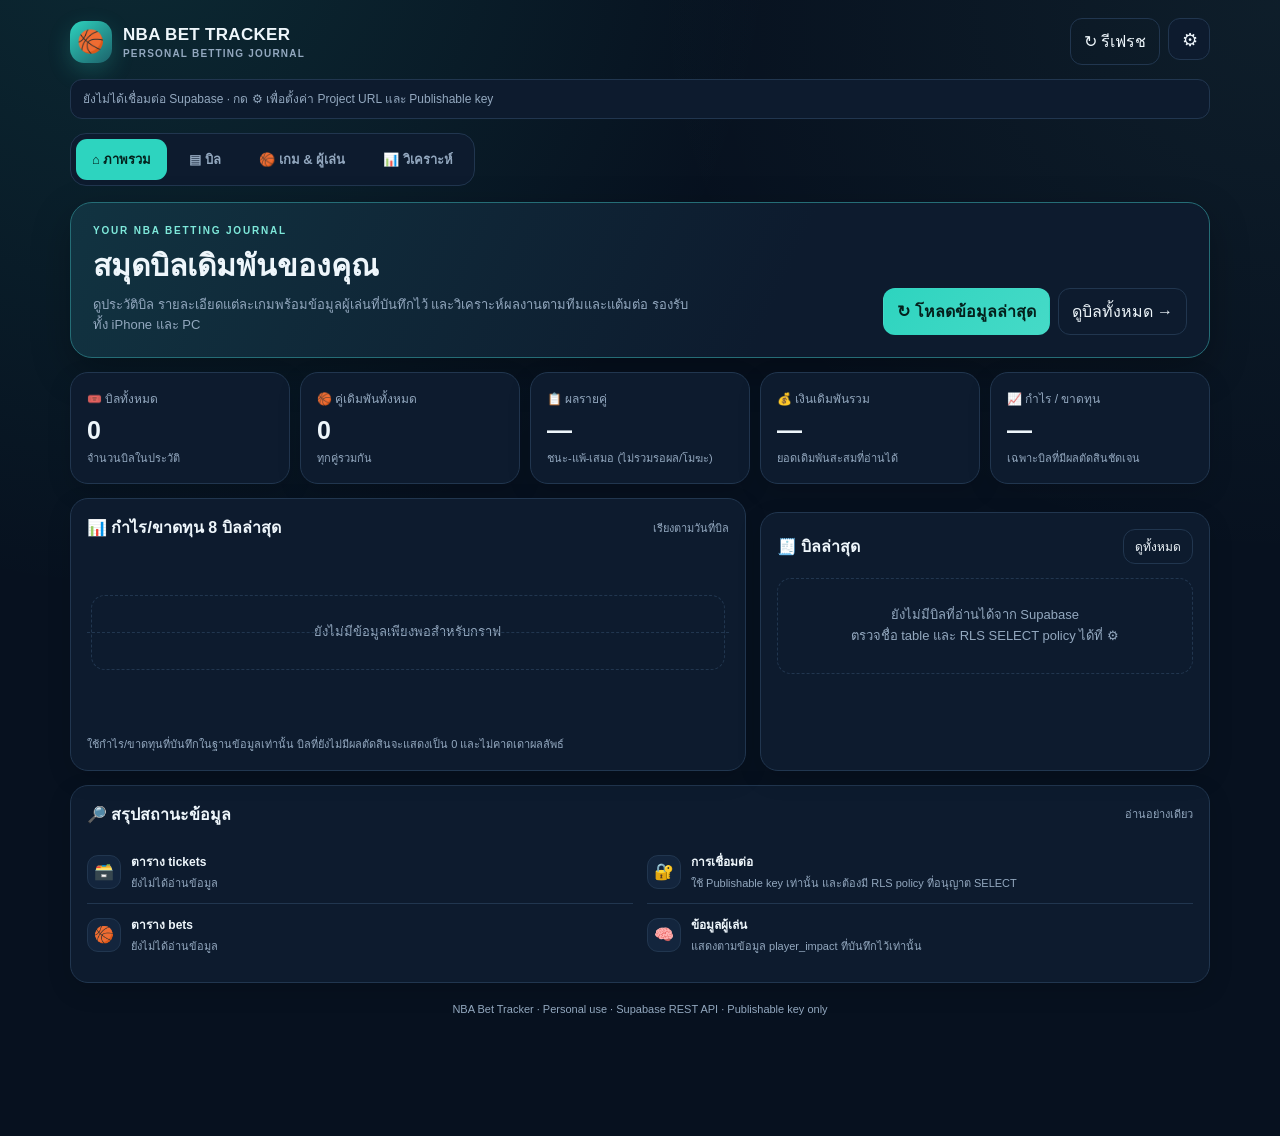
==== commit 2cfb298d: "Improve NBA Tracker UI, Player Impact, and Analytics - Consolidate navigation to 4 views (Dashboard," ====
--- a/index.html
+++ b/index.html
@@ -3,127 +3,478 @@
 <head>
 <meta charset="utf-8">
 <meta name="viewport" content="width=device-width,initial-scale=1,viewport-fit=cover">
-<meta name="theme-color" content="#10152b">
+<meta name="theme-color" content="#07111f">
 <title>NBA Bet Tracker</title>
 <style>
-:root{color-scheme:dark;--bg:#0a1020;--panel:#121d34;--panel2:#192744;--line:#2b3a5b;--text:#f5f7ff;--muted:#9eacc9;--accent:#d9ad4c;--accent2:#f0d58b;--good:#4bd6a4;--bad:#ff7185;--shadow:0 14px 38px #0003}
-*{box-sizing:border-box}html{scroll-behavior:smooth}body{margin:0;background:radial-gradient(ellipse at 8% 0%,color-mix(in srgb,var(--accent) 14%,transparent),transparent 35%),var(--bg);color:var(--text);font-family:-apple-system,BlinkMacSystemFont,"Segoe UI",sans-serif;min-height:100vh}button,input,select{font:inherit}button{cursor:pointer;color:inherit}.shell{max-width:1180px;margin:auto;padding:18px 18px calc(100px + env(safe-area-inset-bottom))}.topbar{display:flex;justify-content:space-between;align-items:center;gap:12px;margin-bottom:18px}.brand{display:flex;align-items:center;gap:11px;font-weight:850;font-size:18px}.ball{width:44px;height:44px;border-radius:15px;display:grid;place-items:center;background:linear-gradient(140deg,var(--accent),color-mix(in srgb,var(--accent2) 45%,#34230a));font-size:24px;box-shadow:0 8px 22px color-mix(in srgb,var(--accent) 18%,transparent)}.brand small{display:block;font-size:10px;color:var(--muted);font-weight:600;letter-spacing:1.2px;margin-top:3px}.actions{display:flex;gap:8px}.btn,.icon-btn,.field{border:1px solid var(--line);background:var(--panel);border-radius:13px;padding:10px 13px}.btn.primary{background:linear-gradient(130deg,var(--accent),color-mix(in srgb,var(--accent) 48%,#5c4217));color:#17130a;border-color:transparent;font-weight:800}.btn.ghost{background:transparent}.icon-btn{width:42px;height:42px;display:grid;place-items:center;font-size:18px}.hero{border:1px solid color-mix(in srgb,var(--accent) 45%,var(--line));border-radius:25px;padding:24px;background:linear-gradient(115deg,color-mix(in srgb,var(--accent) 15%,var(--panel)),var(--panel) 60%,color-mix(in srgb,var(--accent2) 7%,var(--panel)));box-shadow:var(--shadow);position:relative;overflow:hidden;margin-bottom:15px}.eyebrow{font-size:10px;font-weight:850;letter-spacing:1.8px;color:var(--accent2)}h1{font-size:clamp(24px,4vw,34px);margin:8px 0}p{line-height:1.55}.hero p{max-width:620px;color:var(--muted);font-size:13px;margin:0}.hero-actions{display:flex;gap:8px;flex-wrap:wrap;margin-top:18px}.stats{display:grid;grid-template-columns:repeat(4,minmax(0,1fr));gap:11px;margin-bottom:15px}.stat,.card{background:var(--panel);border:1px solid var(--line);border-radius:19px;padding:16px;min-width:0;box-shadow:0 8px 24px #0001}.stat label{color:var(--muted);font-size:12px}.stat strong{display:block;font-size:clamp(20px,2.8vw,27px);margin:9px 0 4px;overflow-wrap:anywhere}.stat small{font-size:11px;color:var(--muted)}.positive{color:var(--good)!important}.negative{color:var(--bad)!important}.tabs{display:flex;gap:7px;overflow:auto;padding:2px 1px 12px;margin-bottom:4px}.tab{border:1px solid var(--line);border-radius:999px;background:var(--panel);padding:10px 14px;white-space:nowrap;color:var(--muted);font-size:12px}.tab.active{background:var(--accent);border-color:transparent;color:#17130a;font-weight:850}.view{display:none}.view.active{display:block;animation:fade .2s ease}@keyframes fade{from{opacity:.65;transform:translateY(3px)}to{opacity:1;transform:none}}.layout{display:grid;grid-template-columns:1.2fr .8fr;gap:14px}.card-head{display:flex;justify-content:space-between;align-items:center;gap:10px;margin-bottom:14px}.card-head h2{font-size:16px;margin:0}.muted{color:var(--muted)}.tiny{font-size:11px}.filters{display:flex;gap:8px;flex-wrap:wrap;margin-bottom:12px}.field{min-width:0;color:var(--text);outline:none}.field:focus{border-color:var(--accent)}input.field{flex:1;min-width:150px}select.field{max-width:100%}.ticket-list{display:grid;gap:10px}.ticket{width:100%;text-align:left;display:flex;align-items:center;gap:12px;padding:14px;background:var(--panel2);border:1px solid var(--line);border-radius:16px;transition:transform .15s,border-color .15s}.ticket:active{transform:scale(.99)}.ticket:hover{border-color:var(--accent)}.ticket-icon{width:43px;height:43px;flex:0 0 43px;display:grid;place-items:center;border-radius:14px;background:color-mix(in srgb,var(--accent) 16%,var(--panel));font-size:21px}.ticket-main{flex:1;min-width:0}.ticket-main strong{display:block;font-size:13px;overflow-wrap:anywhere}.ticket-main small{display:block;color:var(--muted);font-size:11px;margin-top:5px;line-height:1.4}.ticket-side{text-align:right;white-space:nowrap}.ticket-side strong{display:block;font-size:13px}.badge{display:inline-block;padding:4px 8px;border-radius:999px;background:#ffffff0b;color:var(--accent2);font-size:10px;margin-top:5px}.empty{padding:28px 12px;text-align:center;color:var(--muted);border:1px dashed var(--line);border-radius:15px;font-size:13px;line-height:1.6}.chart{height:145px;display:flex;align-items:end;gap:8px;padding:12px 4px 24px;border-bottom:1px solid var(--line);background:repeating-linear-gradient(to bottom,transparent 0 34px,#ffffff08 35px 36px)}.bar{flex:1;min-width:5px;border-radius:7px 7px 2px 2px;height:var(--h);background:linear-gradient(180deg,var(--accent2),var(--accent));position:relative}.bar:after{content:attr(data-label);position:absolute;bottom:-20px;left:50%;transform:translateX(-50%);font-size:9px;color:var(--muted);white-space:nowrap}.row-item{display:flex;align-items:center;gap:10px;padding:12px 0;border-bottom:1px solid var(--line)}.row-item:last-child{border:0}.team-logo{width:34px;height:34px;border:1px solid var(--line);border-radius:12px;display:grid;place-items:center;background:var(--panel2)}.row-main{flex:1;min-width:0}.row-main strong{display:block;font-size:12px}.row-main small{display:block;color:var(--muted);font-size:10px;margin-top:3px}.row-value{text-align:right;font-size:12px;font-weight:800}.theme-grid{display:grid;grid-template-columns:repeat(7,minmax(0,1fr));gap:8px}.theme-choice{border:1px solid var(--line);background:var(--panel2);border-radius:12px;padding:7px;text-align:left;min-width:0}.theme-choice.selected{outline:2px solid var(--accent)}.swatch{height:34px;border-radius:8px;margin-bottom:6px}.theme-choice b{font-size:10px;display:block}.theme-choice small{font-size:9px;color:var(--muted)}.notice{font-size:11px;color:var(--muted);line-height:1.6;margin-top:12px}.table-wrap{overflow:auto}table{border-collapse:collapse;width:100%;font-size:12px;min-width:480px}th,td{text-align:left;padding:12px;border-bottom:1px solid var(--line)}th{color:var(--muted);font-weight:650}.pill{padding:4px 7px;border:1px solid var(--line);border-radius:99px;font-size:10px}.bottom-nav{display:none}.overlay{position:fixed;inset:0;z-index:20;background:#02040bd9;backdrop-filter:blur(8px);display:flex;align-items:flex-end;justify-content:center;opacity:0;visibility:hidden;transition:.2s}.overlay.open{opacity:1;visibility:visible}.sheet{width:min(760px,100%);max-height:92dvh;overflow:auto;background:var(--bg);border:1px solid var(--line);border-bottom:0;border-radius:26px 26px 0 0;padding:10px 18px calc(24px + env(safe-area-inset-bottom));transform:translateY(20px);transition:transform .22s}.overlay.open .sheet{transform:none}.grabber{height:4px;width:40px;border-radius:8px;background:var(--line);margin:2px auto 17px}.sheet-head{display:flex;justify-content:space-between;gap:12px;align-items:start;margin-bottom:16px}.sheet-head h2{font-size:23px;margin:4px 0}.close{border:1px solid var(--line);background:var(--panel);border-radius:12px;width:40px;height:40px;font-size:20px}.detail-grid{display:grid;grid-template-columns:repeat(2,minmax(0,1fr));gap:9px;margin-bottom:18px}.detail-box{background:var(--panel);border:1px solid var(--line);border-radius:14px;padding:12px;min-width:0}.detail-box span{display:block;color:var(--muted);font-size:10px;margin-bottom:6px}.detail-box strong{font-size:16px;overflow-wrap:anywhere}.detail-section{margin-top:18px}.detail-section h3{font-size:15px;margin:0 0 10px}.leg-list{display:grid;gap:9px}.leg{border:1px solid var(--line);border-radius:15px;background:var(--panel);overflow:hidden}.leg-button{width:100%;display:flex;gap:10px;align-items:center;padding:12px;text-align:left;background:transparent;border:0}.leg-icon{width:38px;height:38px;border-radius:12px;display:grid;place-items:center;background:var(--panel2);font-size:20px;flex:0 0 38px}.leg-main{flex:1;min-width:0}.leg-main strong{display:block;font-size:12px}.leg-main small{display:block;color:var(--muted);font-size:10px;margin-top:4px;line-height:1.4}.leg-price{text-align:right;white-space:nowrap}.leg-price strong{font-size:13px}.leg-price small{display:block;color:var(--accent2);font-size:10px;margin-top:3px}.leg-extra{display:none;padding:0 12px 13px}.leg.expanded .leg-extra{display:block}.leg-detail-grid{display:grid;grid-template-columns:repeat(2,minmax(0,1fr));gap:7px}.mini{padding:9px;background:var(--panel2);border-radius:10px;min-width:0}.mini span{display:block;color:var(--muted);font-size:9px;margin-bottom:4px}.mini b{font-size:11px;overflow-wrap:anywhere}.player-panel{border:1px solid var(--line);border-radius:12px;padding:11px;margin-top:8px}.player-panel strong{font-size:11px}.player-panel p{margin:5px 0 0;color:var(--muted);font-size:10px;line-height:1.55}.modal{position:fixed;inset:0;z-index:30;display:none;place-items:center;background:#000b;padding:15px}.modal.open{display:grid}.modal-card{width:min(520px,100%);max-height:90dvh;overflow:auto;background:var(--panel);border:1px solid var(--line);border-radius:20px;padding:18px}.modal-card h2{font-size:18px;margin:0 0 8px}.form-row{display:grid;gap:6px;margin:12px 0}.form-row label{font-size:12px;color:var(--muted)}.form-row input{width:100%}.form-actions{display:flex;justify-content:flex-end;gap:8px;margin-top:16px}.statusline{padding:11px;border:1px solid var(--line);background:var(--panel2);border-radius:12px;font-size:12px;line-height:1.5;margin-top:10px;overflow-wrap:anywhere}.statusline.ok{color:var(--good)}.statusline.err{color:var(--bad)}.spinner{display:inline-block;width:13px;height:13px;border:2px solid #ffffff4d;border-top-color:var(--accent);border-radius:50%;animation:spin .7s linear infinite;vertical-align:middle;margin-right:6px}@keyframes spin{to{transform:rotate(360deg)}}.hidden{display:none!important}
-@media(min-width:701px){.overlay{align-items:center;padding:20px}.sheet{border:1px solid var(--line);border-radius:25px;max-height:88vh}.grabber{display:none}}
-@media(max-width:700px){.shell{padding:12px 12px calc(92px + env(safe-area-inset-bottom))}.topbar{margin-bottom:13px}.brand{font-size:14px}.brand small{font-size:9px}.ball{width:38px;height:38px}.actions .btn{font-size:11px;padding:9px}.hero{padding:19px;border-radius:21px}.stats{grid-template-columns:repeat(2,minmax(0,1fr));gap:9px}.stat{padding:13px;border-radius:16px}.layout{grid-template-columns:1fr}.card{padding:14px;border-radius:17px}.theme-grid{grid-template-columns:repeat(4,minmax(0,1fr))}.theme-choice b{font-size:10px}.bottom-nav{display:flex;position:fixed;z-index:10;left:0;right:0;bottom:0;justify-content:space-around;padding:8px 8px calc(8px + env(safe-area-inset-bottom));border-top:1px solid var(--line);background:color-mix(in srgb,var(--bg) 91%,transparent);backdrop-filter:blur(20px)}.nav-item{background:transparent;border:0;color:var(--muted);font-size:10px;padding:3px 8px;display:grid;gap:4px;justify-items:center}.nav-item.active{color:var(--accent)}.nav-item span:first-child{font-size:18px}.ticket{padding:11px;gap:9px}.ticket-icon{width:38px;height:38px;flex-basis:38px}.ticket-main strong{font-size:12px}.ticket-side strong{font-size:12px}.sheet{padding-left:13px;padding-right:13px}.sheet-head h2{font-size:21px}}
+:root{color-scheme:dark;--bg:#07111f;--panel:#0d1b2e;--panel2:#13253d;--line:#21364f;--text:#eef6fb;--muted:#93a8bf;--accent:#2dd4bf;--accent2:#7ee8da;--good:#3ddc97;--bad:#ff6b81;--warn:#f5b94a;--on-accent:#04201c;--radius:18px;--shadow:0 14px 38px #0004}
+*{box-sizing:border-box}html{scroll-behavior:smooth;-webkit-text-size-adjust:100%}
+body{margin:0;background:radial-gradient(ellipse at 10% -10%,color-mix(in srgb,var(--accent) 13%,transparent),transparent 40%),radial-gradient(ellipse at 100% 0%,color-mix(in srgb,var(--accent2) 6%,transparent),transparent 35%),var(--bg);color:var(--text);font-family:-apple-system,BlinkMacSystemFont,"Segoe UI","Noto Sans Thai",sans-serif;min-height:100vh;overflow-x:hidden}
+button,input,select{font:inherit}button{cursor:pointer;color:inherit}a{color:var(--accent2)}
+:focus-visible{outline:2px solid var(--accent);outline-offset:2px}
+.shell{max-width:1180px;margin:auto;padding:18px 20px calc(100px + env(safe-area-inset-bottom))}
+.topbar{display:flex;justify-content:space-between;align-items:center;gap:12px;margin-bottom:14px}
+.brand{display:flex;align-items:center;gap:11px;font-weight:850;font-size:17px;letter-spacing:.3px;min-width:0}
+.ball{width:42px;height:42px;flex:0 0 42px;border-radius:14px;display:grid;place-items:center;background:linear-gradient(140deg,var(--accent),color-mix(in srgb,var(--accent) 35%,var(--panel2)));font-size:22px;box-shadow:0 8px 22px color-mix(in srgb,var(--accent) 22%,transparent)}
+.brand small{display:block;font-size:10px;color:var(--muted);font-weight:600;letter-spacing:1.2px;margin-top:3px}
+.actions{display:flex;gap:8px}
+.btn,.icon-btn,.field{border:1px solid var(--line);background:var(--panel);border-radius:12px;padding:10px 13px;color:var(--text)}
+.btn:hover,.icon-btn:hover{border-color:color-mix(in srgb,var(--accent) 60%,var(--line))}
+.btn:disabled{opacity:.55;cursor:wait}
+.btn.primary{background:linear-gradient(130deg,var(--accent),color-mix(in srgb,var(--accent) 70%,var(--accent2)));color:var(--on-accent);border-color:transparent;font-weight:800}
+.btn.ghost{background:transparent}.btn.sm{padding:7px 11px;font-size:12px}
+.icon-btn{width:42px;height:42px;display:grid;place-items:center;font-size:18px}
+.conn{display:flex;align-items:center;gap:8px;margin-bottom:14px}
+.statusline{padding:10px 12px;border:1px solid var(--line);background:var(--panel);border-radius:12px;font-size:12px;line-height:1.5;overflow-wrap:anywhere;flex:1;min-width:0;color:var(--muted)}
+.statusline.ok{color:var(--good);border-color:color-mix(in srgb,var(--good) 35%,var(--line))}
+.statusline.err{color:var(--bad);border-color:color-mix(in srgb,var(--bad) 40%,var(--line))}
+.tabs{display:flex;gap:6px;padding:5px;margin-bottom:16px;background:var(--panel);border:1px solid var(--line);border-radius:16px;width:max-content;max-width:100%;overflow:auto}
+.tab{border:0;border-radius:11px;background:transparent;padding:10px 16px;white-space:nowrap;color:var(--muted);font-size:13px;font-weight:650}
+.tab:hover{color:var(--text)}.tab.active{background:var(--accent);color:var(--on-accent);font-weight:800}
+.view{display:none}.view.active{display:block;animation:fade .2s ease}
+@keyframes fade{from{opacity:.6;transform:translateY(3px)}to{opacity:1;transform:none}}
+.hero{border:1px solid color-mix(in srgb,var(--accent) 35%,var(--line));border-radius:22px;padding:22px;background:linear-gradient(115deg,color-mix(in srgb,var(--accent) 13%,var(--panel)),var(--panel) 62%);box-shadow:var(--shadow);margin-bottom:14px;display:flex;justify-content:space-between;align-items:flex-end;gap:16px;flex-wrap:wrap}
+.eyebrow{font-size:10px;font-weight:850;letter-spacing:1.8px;color:var(--accent2)}
+h1{font-size:clamp(22px,3.6vw,30px);margin:6px 0}p{line-height:1.55}
+.hero p{max-width:600px;color:var(--muted);font-size:13px;margin:0}
+.hero-actions{display:flex;gap:8px;flex-wrap:wrap}
+.stats{display:grid;grid-template-columns:repeat(5,minmax(0,1fr));gap:10px;margin-bottom:14px}
+.stats.four{grid-template-columns:repeat(4,minmax(0,1fr))}
+.stat,.card{background:var(--panel);border:1px solid var(--line);border-radius:var(--radius);padding:16px;min-width:0;box-shadow:0 8px 24px #0002}
+.stat label{color:var(--muted);font-size:12px;display:block}
+.stat strong{display:block;font-size:clamp(19px,2.4vw,25px);margin:8px 0 3px;overflow-wrap:anywhere;font-variant-numeric:tabular-nums}
+.stat small{font-size:11px;color:var(--muted)}
+.positive{color:var(--good)!important}.negative{color:var(--bad)!important}
+.layout{display:grid;grid-template-columns:1.2fr .8fr;gap:14px}.layout.even{grid-template-columns:1fr 1fr}
+.card-head{display:flex;justify-content:space-between;align-items:center;gap:10px;margin-bottom:14px;flex-wrap:wrap}
+.card-head h2{font-size:16px;margin:0}.card+.card,.stack>*+*{margin-top:14px}
+.muted{color:var(--muted)}.tiny{font-size:11px}
+.filters{display:grid;grid-template-columns:2fr 1fr 1fr 1fr;gap:8px;margin-bottom:12px}
+.filters.f3{grid-template-columns:2fr 1fr 1fr}
+.field{min-width:0;width:100%;outline:none}.field:focus{border-color:var(--accent)}
+.flabel{display:grid;gap:4px;font-size:11px;color:var(--muted);min-width:0}
+.ticket-list,.game-list{display:grid;gap:10px}
+.ticket{width:100%;text-align:left;display:flex;align-items:center;gap:12px;padding:13px 14px;background:var(--panel2);border:1px solid var(--line);border-radius:15px;transition:transform .15s,border-color .15s}
+.ticket:active{transform:scale(.99)}.ticket:hover{border-color:var(--accent)}
+.ticket-icon{width:42px;height:42px;flex:0 0 42px;display:grid;place-items:center;border-radius:13px;background:color-mix(in srgb,var(--accent) 14%,var(--panel));font-size:20px}
+.ticket-main{flex:1;min-width:0}.ticket-main strong{display:block;font-size:13px;overflow-wrap:anywhere}
+.ticket-main small{display:block;color:var(--muted);font-size:11px;margin-top:5px;line-height:1.4}
+.ticket-side{text-align:right;white-space:nowrap;display:grid;gap:5px;justify-items:end}
+.ticket-side strong{font-size:13px;font-variant-numeric:tabular-nums}.ticket-side small{font-size:11px;font-variant-numeric:tabular-nums}
+.pill{display:inline-flex;align-items:center;gap:4px;padding:3px 9px;border-radius:999px;font-size:10.5px;font-weight:750;border:1px solid var(--line);background:#ffffff08;color:var(--muted);white-space:nowrap}
+.s-won{color:var(--good);border-color:color-mix(in srgb,var(--good) 45%,transparent);background:color-mix(in srgb,var(--good) 12%,transparent)}
+.s-lost{color:var(--bad);border-color:color-mix(in srgb,var(--bad) 45%,transparent);background:color-mix(in srgb,var(--bad) 12%,transparent)}
+.s-push{color:var(--accent2);border-color:color-mix(in srgb,var(--accent2) 40%,transparent);background:color-mix(in srgb,var(--accent2) 10%,transparent)}
+.s-void{color:var(--muted);border-style:dashed}
+.s-pending{color:var(--warn);border-color:color-mix(in srgb,var(--warn) 45%,transparent);background:color-mix(in srgb,var(--warn) 10%,transparent)}
+.s-partial{color:#c4a7ff;border-color:#c4a7ff66;background:#c4a7ff14}
+.empty{padding:26px 12px;text-align:center;color:var(--muted);border:1px dashed var(--line);border-radius:14px;font-size:13px;line-height:1.6}
+.chart{height:170px;display:flex;align-items:center;gap:8px;padding:8px 4px 22px;position:relative}
+.chart:before{content:"";position:absolute;left:0;right:0;top:calc(50% - 7px);border-top:1px dashed var(--line)}
+.bar-col{flex:1;min-width:6px;height:100%;display:flex;flex-direction:column;position:relative}
+.bar-col .up,.bar-col .down{flex:1;display:flex}.bar-col .up{align-items:flex-end}.bar-col .down{align-items:flex-start}
+.bar{width:100%;border-radius:6px;height:var(--h);background:linear-gradient(180deg,var(--accent2),var(--accent))}
+.bar.neg{background:linear-gradient(0deg,color-mix(in srgb,var(--bad) 60%,transparent),var(--bad))}
+.bar-col:after{content:attr(data-label);position:absolute;bottom:-20px;left:50%;transform:translateX(-50%);font-size:9px;color:var(--muted);white-space:nowrap}
+.row-item{display:flex;align-items:center;gap:10px;padding:11px 0;border-bottom:1px solid var(--line)}.row-item:last-child{border:0}
+.team-logo{width:34px;height:34px;flex:0 0 34px;border:1px solid var(--line);border-radius:11px;display:grid;place-items:center;background:var(--panel2)}
+.row-main{flex:1;min-width:0}.row-main strong{display:block;font-size:12px}.row-main small{display:block;color:var(--muted);font-size:11px;margin-top:3px}
+.notice{font-size:11px;color:var(--muted);line-height:1.6;margin:12px 0 0}
+.table-wrap{overflow-x:auto;-webkit-overflow-scrolling:touch;border:1px solid var(--line);border-radius:14px}
+table{border-collapse:collapse;width:100%;font-size:12px;min-width:560px}
+th,td{text-align:left;padding:10px 12px;border-bottom:1px solid var(--line);font-variant-numeric:tabular-nums}
+tbody tr:last-child td{border-bottom:0}tbody tr:hover td{background:#ffffff05}
+th{color:var(--muted);font-weight:650;background:var(--panel2);position:sticky;top:0}
+td.num,th.num{text-align:right}
+.rate{display:flex;align-items:center;gap:8px;justify-content:flex-end}
+.rate i{display:block;width:54px;height:6px;border-radius:9px;background:var(--panel2);overflow:hidden}
+.rate i b{display:block;height:100%;width:var(--w);background:var(--accent)}
+.split{display:grid;grid-template-columns:repeat(auto-fit,minmax(140px,1fr));gap:10px;margin-bottom:14px}
+.split .stat strong{font-size:18px}
+/* games */
+.game{background:var(--panel2);border:1px solid var(--line);border-radius:15px;padding:13px 14px;min-width:0}
+.game-top{display:flex;justify-content:space-between;align-items:flex-start;gap:10px}
+.game-title{min-width:0}.game-title strong{display:block;font-size:14px;overflow-wrap:anywhere}
+.game-title small{display:block;color:var(--muted);font-size:11px;margin-top:4px}
+.game-meta{display:grid;grid-template-columns:repeat(4,minmax(0,1fr));gap:7px;margin-top:11px}
+.mini{padding:8px 9px;background:var(--panel);border:1px solid var(--line);border-radius:10px;min-width:0}
+.mini span{display:block;color:var(--muted);font-size:9.5px;margin-bottom:3px}
+.mini b{font-size:12px;overflow-wrap:anywhere;font-variant-numeric:tabular-nums}
+details.impact{margin-top:10px;border:1px solid var(--line);border-radius:12px;background:var(--panel)}
+details.impact>summary{list-style:none;cursor:pointer;padding:10px 12px;font-size:12px;font-weight:700;display:flex;justify-content:space-between;align-items:center;gap:8px}
+details.impact>summary::-webkit-details-marker{display:none}
+details.impact>summary:after{content:"▾";color:var(--muted);transition:transform .15s}
+details.impact[open]>summary:after{transform:rotate(180deg)}
+.impact-list{display:grid;gap:8px;padding:0 10px 10px}
+.pi{border:1px solid var(--line);border-left:3px solid var(--line);border-radius:10px;padding:10px 11px;background:var(--panel2);min-width:0}
+.pi.out{border-left-color:var(--bad)}.pi.q{border-left-color:var(--warn)}.pi.ok{border-left-color:var(--good)}
+.pi-head{display:flex;justify-content:space-between;align-items:flex-start;gap:8px;flex-wrap:wrap}
+.pi-head strong{font-size:12.5px;overflow-wrap:anywhere}.pi-head small{display:block;color:var(--muted);font-size:10.5px;margin-top:2px}
+.pi p{margin:6px 0 0;font-size:12px;line-height:1.55;overflow-wrap:anywhere}
+.pi .reason{color:var(--muted)}
+.pi-foot{display:flex;gap:10px;flex-wrap:wrap;margin-top:7px;font-size:10.5px;color:var(--muted)}
+.pi-foot a{overflow-wrap:anywhere}
+.pi-extra{margin-top:6px;font-size:10.5px;color:var(--muted);overflow-wrap:anywhere}
+.no-impact{margin-top:10px;font-size:11px;color:var(--muted)}
+/* bottom nav */
+.bottom-nav{display:none}
+/* detail sheet */
+.overlay{position:fixed;inset:0;z-index:20;background:#02040bd9;backdrop-filter:blur(8px);display:flex;align-items:flex-end;justify-content:center;opacity:0;visibility:hidden;transition:.2s}
+.overlay.open{opacity:1;visibility:visible}
+.sheet{width:min(780px,100%);max-height:92dvh;overflow:auto;background:var(--bg);border:1px solid var(--line);border-bottom:0;border-radius:24px 24px 0 0;padding:10px 18px calc(24px + env(safe-area-inset-bottom));transform:translateY(20px);transition:transform .22s}
+.overlay.open .sheet{transform:none}
+.grabber{height:4px;width:40px;border-radius:8px;background:var(--line);margin:2px auto 16px}
+.sheet-head{display:flex;justify-content:space-between;gap:12px;align-items:start;margin-bottom:14px}
+.sheet-head h2{font-size:22px;margin:4px 0;overflow-wrap:anywhere}
+.close{border:1px solid var(--line);background:var(--panel);border-radius:12px;width:40px;height:40px;flex:0 0 40px;font-size:20px}
+.detail-grid{display:grid;grid-template-columns:repeat(4,minmax(0,1fr));gap:8px;margin-bottom:16px}
+.detail-box{background:var(--panel);border:1px solid var(--line);border-radius:13px;padding:11px;min-width:0}
+.detail-box span{display:block;color:var(--muted);font-size:10px;margin-bottom:5px}
+.detail-box strong{font-size:15px;overflow-wrap:anywhere;font-variant-numeric:tabular-nums}
+.detail-section h3{font-size:15px;margin:0 0 10px}
+/* settings modal */
+.modal{position:fixed;inset:0;z-index:30;display:none;place-items:center;background:#000b;padding:15px}
+.modal.open{display:grid}
+.modal-card{width:min(560px,100%);max-height:90dvh;overflow:auto;background:var(--panel);border:1px solid var(--line);border-radius:20px;padding:18px}
+.modal-card h2{font-size:18px;margin:0}.modal-card h3{font-size:14px;margin:20px 0 8px}
+.form-row{display:grid;gap:6px;margin:12px 0}.form-row label{font-size:12px;color:var(--muted)}
+.form-actions{display:flex;justify-content:flex-end;gap:8px;margin-top:16px;flex-wrap:wrap}
+#settingsStatus{margin-top:10px}
+.theme-grid{display:grid;grid-template-columns:repeat(4,minmax(0,1fr));gap:8px}
+.theme-choice{border:1px solid var(--line);background:var(--panel2);border-radius:12px;padding:7px;text-align:left;min-width:0}
+.theme-choice.selected{outline:2px solid var(--accent)}
+.swatch{height:30px;border-radius:8px;margin-bottom:6px}
+.theme-choice b{font-size:10px;display:block;overflow-wrap:anywhere}.theme-choice small{font-size:9px;color:var(--muted)}
+.spinner{display:inline-block;width:13px;height:13px;border:2px solid #ffffff4d;border-top-color:var(--accent);border-radius:50%;animation:spin .7s linear infinite;vertical-align:middle;margin-right:6px}
+@keyframes spin{to{transform:rotate(360deg)}}
+.hidden{display:none!important}
+@media(min-width:701px){.overlay{align-items:center;padding:20px}.sheet{border:1px solid var(--line);border-radius:24px;max-height:88vh}.grabber{display:none}}
+@media(max-width:960px){.stats{grid-template-columns:repeat(3,minmax(0,1fr))}.filters{grid-template-columns:1fr 1fr}.filters .wide{grid-column:1/-1}.game-meta{grid-template-columns:repeat(2,minmax(0,1fr))}}
+@media(max-width:700px){
+.shell{padding:12px 12px calc(84px + env(safe-area-inset-bottom))}
+.brand{font-size:14px}.brand small{font-size:9px}.ball{width:38px;height:38px;flex-basis:38px}
+.actions .btn{font-size:12px;padding:9px 10px}
+.tabs{display:none}
+.hero{padding:17px;border-radius:19px}.hero-actions{width:100%}.hero-actions .btn{flex:1}
+.stats,.stats.four{grid-template-columns:repeat(2,minmax(0,1fr));gap:9px}
+.stats .stat:first-child:nth-last-child(odd){grid-column:1/-1}
+.stat{padding:13px;border-radius:15px}
+.layout,.layout.even{grid-template-columns:1fr}.split{grid-template-columns:repeat(auto-fit,minmax(110px,1fr));gap:7px}.split .stat{padding:10px}.split .stat strong{font-size:15px}
+.card{padding:13px;border-radius:16px}
+.filters,.filters.f3{grid-template-columns:1fr 1fr}
+.detail-grid{grid-template-columns:repeat(2,minmax(0,1fr))}
+.bottom-nav{display:flex;position:fixed;z-index:10;left:0;right:0;bottom:0;justify-content:space-around;padding:7px 6px calc(7px + env(safe-area-inset-bottom));border-top:1px solid var(--line);background:color-mix(in srgb,var(--bg) 92%,transparent);backdrop-filter:blur(20px)}
+.nav-item{background:transparent;border:0;color:var(--muted);font-size:10.5px;padding:4px 6px;display:grid;gap:3px;justify-items:center;flex:1;min-width:0;border-radius:10px}
+.nav-item span:first-child{font-size:18px;line-height:1}
+.nav-item.active{color:var(--accent);background:color-mix(in srgb,var(--accent) 10%,transparent)}
+.ticket{padding:11px;gap:9px}.ticket-icon{width:36px;height:36px;flex-basis:36px;font-size:18px}
+.sheet{padding-left:13px;padding-right:13px}.sheet-head h2{font-size:20px}
+.theme-grid{grid-template-columns:repeat(3,minmax(0,1fr))}
+}
+@media(max-width:380px){.nav-item{font-size:9.5px}}
 </style>
 </head>
 <body>
 <div class="shell">
 <header class="topbar">
   <div class="brand"><div class="ball">🏀</div><div>NBA BET TRACKER<small>PERSONAL BETTING JOURNAL</small></div></div>
-  <div class="actions"><button class="btn ghost" id="refreshBtn">↻ รีเฟรช</button><button class="icon-btn" id="settingsBtn" aria-label="ตั้งค่า">⚙</button></div>
+  <div class="actions"><button class="btn ghost" id="refreshBtn">↻ รีเฟรช</button><button class="icon-btn" id="settingsBtn" aria-label="ตั้งค่าและธีม">⚙</button></div>
 </header>
-<section class="hero">
-  <div class="eyebrow">YOUR NBA BETTING JOURNAL</div>
-  <h1>สมุดบิลเดิมพันของคุณ</h1>
-  <p>ดูประวัติรายวัน เปิดรายละเอียดแต่ละบิล วิเคราะห์ผลงานตามทีมและแต้มต่อได้ในหน้าเดียว รองรับทั้ง iPhone และ PC</p>
-  <div class="hero-actions"><button class="btn primary" id="heroRefresh">↻ โหลดข้อมูลล่าสุด</button><button class="btn" id="jumpHistory">ดูประวัติบิล ↓</button></div>
-  <div id="connectionStatus" class="statusline">ยังไม่ได้เชื่อมต่อ Supabase · กด ⚙ เพื่อตั้งค่า Project URL และ Publishable key</div>
+<div class="conn"><div id="connectionStatus" class="statusline">ยังไม่ได้เชื่อมต่อ Supabase · กด ⚙ เพื่อตั้งค่า Project URL และ Publishable key</div></div>
+<nav class="tabs" aria-label="เมนูหลัก">
+ <button class="tab active" data-view="dashboard">⌂ ภาพรวม</button><button class="tab" data-view="tickets">▤ บิล</button><button class="tab" data-view="games">🏀 เกม &amp; ผู้เล่น</button><button class="tab" data-view="analytics">📊 วิเคราะห์</button>
+</nav>
+
+<section class="view active" id="view-dashboard">
+ <section class="hero">
+  <div><div class="eyebrow">YOUR NBA BETTING JOURNAL</div><h1>สมุดบิลเดิมพันของคุณ</h1><p>ดูประวัติบิล รายละเอียดแต่ละเกมพร้อมข้อมูลผู้เล่นที่บันทึกไว้ และวิเคราะห์ผลงานตามทีมและแต้มต่อ รองรับทั้ง iPhone และ PC</p></div>
+  <div class="hero-actions"><button class="btn primary" id="heroRefresh">↻ โหลดข้อมูลล่าสุด</button><button class="btn" data-goto="tickets">ดูบิลทั้งหมด →</button></div>
+ </section>
+ <section class="stats">
+  <div class="stat"><label>🎟️ บิลทั้งหมด</label><strong id="statTickets">0</strong><small>จำนวนบิลในประวัติ</small></div>
+  <div class="stat"><label>🏀 คู่เดิมพันทั้งหมด</label><strong id="statBets">0</strong><small>ทุกคู่รวมกัน</small></div>
+  <div class="stat"><label>📋 ผลรายคู่</label><strong id="statRecord">—</strong><small>ชนะ-แพ้-เสมอ (ไม่รวมรอผล/โมฆะ)</small></div>
+  <div class="stat"><label>💰 เงินเดิมพันรวม</label><strong id="statStake">฿0.00</strong><small>ยอดเดิมพันสะสมที่อ่านได้</small></div>
+  <div class="stat"><label>📈 กำไร / ขาดทุน</label><strong id="statProfit">—</strong><small>เฉพาะบิลที่มีผลตัดสินชัดเจน</small></div>
+ </section>
+ <div class="layout">
+  <div class="card"><div class="card-head"><h2>📊 กำไร/ขาดทุน 8 บิลล่าสุด</h2><span class="muted tiny">เรียงตามวันที่บิล</span></div><div id="dailyChart" class="chart"></div><p class="notice">ใช้กำไร/ขาดทุนที่บันทึกในฐานข้อมูลเท่านั้น บิลที่ยังไม่มีผลตัดสินจะแสดงเป็น 0 และไม่คาดเดาผลลัพธ์</p></div>
+  <div class="card"><div class="card-head"><h2>🧾 บิลล่าสุด</h2><button class="btn ghost sm" data-goto="tickets">ดูทั้งหมด</button></div><div id="recentTickets" class="ticket-list"><div class="empty">เชื่อมต่อ Supabase เพื่อโหลดบิล</div></div></div>
+ </div>
+ <div class="card" style="margin-top:14px"><div class="card-head"><h2>🔎 สรุปสถานะข้อมูล</h2><span class="muted tiny">อ่านอย่างเดียว</span></div><div class="layout even"><div><div class="row-item"><span class="team-logo">🗃️</span><div class="row-main"><strong>ตาราง tickets</strong><small id="ticketsStatus">ยังไม่ได้อ่านข้อมูล</small></div></div><div class="row-item"><span class="team-logo">🏀</span><div class="row-main"><strong>ตาราง bets</strong><small id="betsStatus">ยังไม่ได้อ่านข้อมูล</small></div></div></div><div><div class="row-item"><span class="team-logo">🔐</span><div class="row-main"><strong>การเชื่อมต่อ</strong><small>ใช้ Publishable key เท่านั้น และต้องมี RLS policy ที่อนุญาต SELECT</small></div></div><div class="row-item"><span class="team-logo">🧠</span><div class="row-main"><strong>ข้อมูลผู้เล่น</strong><small id="impactStatus">แสดงตามข้อมูล player_impact ที่บันทึกไว้เท่านั้น</small></div></div></div></div></div>
 </section>
-<section class="stats">
- <div class="stat"><label>🎟️ บิลทั้งหมด</label><strong id="statTickets">0</strong><small>จำนวนบิลในประวัติ</small></div>
- <div class="stat"><label>🏀 คู่เดิมพันทั้งหมด</label><strong id="statBets">0</strong><small>ทุกคู่รวมกัน</small></div>
- <div class="stat"><label>💰 เงินเดิมพันรวม</label><strong id="statStake">฿0.00</strong><small>ยอดเดิมพันสะสมที่อ่านได้</small></div>
- <div class="stat"><label>📈 กำไร / ขาดทุน</label><strong id="statProfit">—</strong><small>เฉพาะข้อมูลที่มีผลตัดสินชัดเจน</small></div>
+
+<section class="view" id="view-tickets">
+ <div class="card"><div class="card-head"><h2>🗓️ ประวัติบิล</h2><span id="historyCount" class="muted tiny">0 บิล</span></div>
+  <div class="filters"><input class="field wide" id="searchInput" type="search" placeholder="ค้นหา Ticket / ทีม / คู่แข่ง" aria-label="ค้นหาบิล"><input class="field" id="dateInput" type="date" aria-label="วันที่บิล"><select class="field" id="statusFilter" aria-label="สถานะบิล"><option value="all">ทุกสถานะ</option><option value="won">ชนะ</option><option value="lost">แพ้</option><option value="push">เสมอ</option><option value="void">โมฆะ/คืนทุน</option><option value="partial">ได้บางส่วน</option><option value="pending">รอผล</option></select><button class="btn" id="clearTicketFilters" type="button">ล้างตัวกรอง</button></div>
+  <div id="historyTickets" class="ticket-list"><div class="empty">ยังไม่มีบิลที่โหลดมา</div></div></div>
 </section>
-<nav class="tabs" aria-label="เมนู">
- <button class="tab active" data-view="dashboard">⌂ ภาพรวม</button><button class="tab" data-view="history">▤ ประวัติบิล</button><button class="tab" data-view="teams">♧ วิเคราะห์ทีม</button><button class="tab" data-view="spread">＋ วิเคราะห์แต้มต่อ</button><button class="tab" data-view="themes">✦ ธีม</button>
-</nav>
-<section class="view active" id="view-dashboard">
- <div class="layout">
-  <div class="card"><div class="card-head"><h2>📊 ผลงานตามวัน</h2><span class="muted tiny" id="chartCaption">ข้อมูลตามบิลที่โหลดได้</span></div><div id="dailyChart" class="chart"></div><p class="notice">กราฟใช้กำไร/ขาดทุนที่อ่านได้จากข้อมูลจริงเท่านั้น หากตารางไม่มีผลตัดสิน จะไม่คาดเดาผลลัพธ์</p></div>
-  <div class="card"><div class="card-head"><h2>🧾 บิลล่าสุด</h2><button class="btn ghost" data-goto="history">ดูทั้งหมด</button></div><div id="recentTickets" class="ticket-list"><div class="empty">เชื่อมต่อ Supabase เพื่อโหลดบิล</div></div></div>
- </div>
- <div class="card" style="margin-top:14px"><div class="card-head"><h2>🔎 สรุปสถานะข้อมูล</h2><span class="muted tiny">อ่านอย่างเดียว</span></div><div class="layout"><div><div class="row-item"><span class="team-logo">🗃️</span><div class="row-main"><strong>ตาราง tickets</strong><small id="ticketsStatus">ยังไม่ได้อ่านข้อมูล</small></div></div><div class="row-item"><span class="team-logo">🏀</span><div class="row-main"><strong>ตาราง bets</strong><small id="betsStatus">ยังไม่ได้อ่านข้อมูล</small></div></div></div><div><div class="row-item"><span class="team-logo">🔐</span><div class="row-main"><strong>การเชื่อมต่อ</strong><small>ใช้ Publishable key เท่านั้น และต้องมี RLS policy ที่อนุญาต SELECT</small></div></div><div class="row-item"><span class="team-logo">🧠</span><div class="row-main"><strong>ผู้เล่นสำคัญ</strong><small>แสดงเมื่อฐานข้อมูลมีข้อมูลผู้เล่นหรือเชื่อมแหล่งข้อมูลที่เชื่อถือได้</small></div></div></div></div></div>
+
+<section class="view" id="view-games">
+ <div class="card"><div class="card-head"><h2>🏀 เกม &amp; ผลกระทบผู้เล่น</h2><span id="gamesCount" class="muted tiny">0 เกม</span></div>
+  <div class="filters"><input class="field wide" id="gameSearch" type="search" placeholder="ค้นหาทีม / ผู้เล่น / Ticket" aria-label="ค้นหาเกม"><input class="field" id="gameDate" type="date" aria-label="วันที่แข่ง"><select class="field" id="gameResult" aria-label="ผลเกม"><option value="all">ทุกผล</option><option value="won">ชนะ</option><option value="lost">แพ้</option><option value="push">เสมอ</option><option value="void">โมฆะ</option><option value="pending">รอผล</option></select><select class="field" id="gameImpact" aria-label="ข้อมูลผู้เล่น"><option value="all">ทุกเกม</option><option value="has">มีข้อมูลผู้เล่น</option><option value="none">ไม่มีข้อมูลผู้เล่น</option></select></div>
+  <div id="gameList" class="game-list"><div class="empty">เชื่อมต่อ Supabase เพื่อโหลดเกม</div></div>
+  <p class="notice">ข้อมูลผู้เล่นแสดงตามที่บันทึกใน player_impact เท่านั้น ระบบไม่สร้างสถานะผู้เล่น คะแนน หรือบทวิเคราะห์ขึ้นเอง</p></div>
 </section>
-<section class="view" id="view-history">
- <div class="card"><div class="card-head"><h2>🗓️ ประวัติบิล</h2><span id="historyCount" class="muted tiny">0 บิล</span></div><div class="filters"><input class="field" id="searchInput" placeholder="ค้นหา Ticket ID / ทีม / คู่แข่ง"><input class="field" id="dateInput" type="date" aria-label="เลือกวันที่"><select class="field" id="statusFilter"><option value="all">ทุกสถานะ</option><option value="won">ชนะ</option><option value="lost">แพ้</option><option value="push">เสมอ/คืนทุน</option><option value="pending">รอผล</option></select></div><div id="historyTickets" class="ticket-list"><div class="empty">ยังไม่มีบิลที่โหลดมา</div></div></div>
+
+<section class="view" id="view-analytics">
+ <div class="card"><div class="card-head"><h2>🎛️ ตัวกรองการวิเคราะห์</h2><button class="btn ghost sm" id="clearAnalyticsFilters" type="button">ล้างตัวกรอง</button></div>
+  <div class="filters"><label class="flabel">ตั้งแต่วันที่<input class="field" id="anFrom" type="date"></label><label class="flabel">ถึงวันที่<input class="field" id="anTo" type="date"></label><label class="flabel">ทีมที่เลือก<select class="field" id="anTeam"><option value="all">ทุกทีม</option></select></label><label class="flabel">ผลรายคู่<select class="field" id="anResult"><option value="all">ทุกผล</option><option value="won">ชนะ</option><option value="lost">แพ้</option><option value="push">เสมอ</option><option value="void">โมฆะ</option><option value="pending">รอผล</option></select></label></div>
+  <p class="notice" style="margin-top:0">ช่วงวันที่กรองตามวันแข่งของแต่ละคู่ และวันที่บิลสำหรับสรุปการเงิน</p></div>
+ <section class="stats" style="margin-top:14px">
+  <div class="stat"><label>คู่ที่ตรงตัวกรอง</label><strong id="anBets">0</strong><small id="anBetsSub">—</small></div>
+  <div class="stat"><label>อัตราชนะรายคู่</label><strong id="anWinRate">—</strong><small>ชนะ ÷ (ชนะ+แพ้)</small></div>
+  <div class="stat"><label>เงินเดิมพัน (บิล)</label><strong id="anStake">—</strong><small id="anTicketsSub">—</small></div>
+  <div class="stat"><label>กำไร / ขาดทุน (บิล)</label><strong id="anProfit">—</strong><small>บิลที่ตัดสินแล้ว</small></div>
+  <div class="stat"><label>ROI</label><strong id="anRoi">—</strong><small>กำไร ÷ เงินเดิมพันของบิลที่ตัดสินแล้ว</small></div>
+ </section>
+ <div class="card"><div class="card-head"><h2>⚖️ ต่อแต้ม vs รองแต้ม</h2><span class="muted tiny">แต้มต่อติดลบ = ทีมต่อ</span></div><div id="favDogReport" class="split"></div>
+  <div class="card-head" style="margin-top:4px"><h2>＋ วิเคราะห์ตามแต้มต่อ</h2><span class="muted tiny">Handicap / Spread</span></div><div id="spreadReport"><div class="empty">ยังไม่มีข้อมูลแต้มต่อให้วิเคราะห์</div></div></div>
+ <div class="card"><div class="card-head"><h2>🏆 ผลงานตามทีมที่เลือก</h2><span class="muted tiny">คำนวณจาก bets ที่โหลดได้</span></div><div id="teamReport"><div class="empty">เชื่อมต่อฐานข้อมูลเพื่อสร้างรายงานทีม</div></div>
+  <p class="notice">ผลรายคู่ใช้คอลัมน์ result ในฐานข้อมูลโดยตรง ไม่คำนวณแพ้ชนะจากคะแนนหรือราคาเอง · ตารางบิลเป็นแบบสเต็ป เงินเดิมพันและกำไรจึงสรุปที่ระดับบิล ไม่แบ่งลงรายทีม</p></div>
 </section>
-<section class="view" id="view-teams">
- <div class="card"><div class="card-head"><h2>🏆 รายงานผลงานตามทีม</h2><span class="muted tiny">คำนวณจาก bets ที่โหลดได้</span></div><div id="teamReport"><div class="empty">เชื่อมต่อฐานข้อมูลเพื่อสร้างรายงานทีม</div></div><p class="notice">ชื่อทีมและผลลัพธ์อิงจากคอลัมน์ที่มีอยู่ในฐานข้อมูล หากไม่พบคอลัมน์ผลตัดสิน ระบบจะแสดงจำนวนเดิมพัน แต่จะไม่สรุปชนะ/แพ้เอง</p></div>
-</section>
-<section class="view" id="view-spread">
- <div class="card"><div class="card-head"><h2>＋ วิเคราะห์แต้มต่อ</h2><span class="muted tiny">Handicap / Spread</span></div><div id="spreadReport"><div class="empty">ยังไม่มีข้อมูลแต้มต่อให้วิเคราะห์</div></div><p class="notice">ผลวิเคราะห์ขึ้นกับคอลัมน์แต้มต่อและผลตัดสินในฐานข้อมูล ไม่คำนวณผลแพ้ชนะจากราคาเพียงอย่างเดียว</p></div>
-</section>
-<section class="view" id="view-themes">
- <div class="card"><div class="card-head"><h2>🎨 เลือกธีม</h2><span class="muted tiny">บันทึกไว้ในอุปกรณ์นี้</span></div><div id="themeGrid" class="theme-grid"></div><p class="notice">ธีมเปลี่ยนเฉพาะหน้าตา ไม่กระทบข้อมูลใน Supabase</p></div>
-</section>
+
 <footer class="notice" style="text-align:center;margin:18px 0">NBA Bet Tracker · Personal use · Supabase REST API · Publishable key only</footer>
 </div>
-<nav class="bottom-nav"><button class="nav-item active" data-view="dashboard"><span>⌂</span>ภาพรวม</button><button class="nav-item" data-view="history"><span>▤</span>ประวัติ</button><button class="nav-item" data-view="teams"><span>♧</span>ทีม</button><button class="nav-item" data-view="spread"><span>＋</span>แต้มต่อ</button><button class="nav-item" data-view="themes"><span>✦</span>ธีม</button></nav>
-<div class="overlay" id="detailOverlay" aria-hidden="true"><section class="sheet" role="dialog" aria-modal="true" aria-labelledby="detailTitle"><div class="grabber"></div><div class="sheet-head"><div><div class="eyebrow">TICKET DETAILS</div><h2 id="detailTitle">รายละเอียดบิล</h2><div class="muted tiny" id="detailSubtitle"></div></div><button class="close" id="closeDetail" aria-label="ปิด">×</button></div><div class="detail-grid" id="detailSummary"></div><div class="detail-section"><h3>🏀 รายการเดิมพันในบิล</h3><div class="leg-list" id="detailBets"></div></div><p class="notice">ข้อมูลผู้เล่นและผลการแข่งขันจะแสดงเท่าที่มีในฐานข้อมูลเท่านั้น ระบบไม่สร้างสถานะผู้เล่นหรือคะแนนปลอมขึ้นมาเอง</p></section></div>
-<div class="modal" id="settingsModal"><section class="modal-card" role="dialog" aria-modal="true" aria-labelledby="settingsTitle"><div class="card-head"><h2 id="settingsTitle">⚙️ ตั้งค่า Supabase</h2><button class="close" id="closeSettings">×</button></div><p class="muted tiny">ใส่ Project URL และ Publishable key (sb_publishable_...) เท่านั้น ห้ามใช้ secret/service_role key ใน HTML</p><div class="form-row"><label for="projectUrl">Project URL</label><input class="field" id="projectUrl" placeholder="https://your-project.supabase.co" autocomplete="url"></div><div class="form-row"><label for="publishableKey">Publishable key</label><input class="field" id="publishableKey" placeholder="sb_publishable_..." autocomplete="off" autocapitalize="off" spellcheck="false"></div><div class="form-row"><label for="ticketsTable">ชื่อตารางบิล</label><input class="field" id="ticketsTable" value="tickets"></div><div class="form-row"><label for="betsTable">ชื่อตารางคู่เดิมพัน</label><input class="field" id="betsTable" value="bets"></div><p class="notice">ค่าจะถูกบันทึกใน Local Storage ของเบราว์เซอร์นี้เพื่อความสะดวก ไม่ได้ส่งไปที่อื่นนอกจาก Supabase URL ที่ระบุ</p><div class="form-actions"><button class="btn" id="clearSettings">ล้างค่า</button><button class="btn primary" id="saveSettings">บันทึกและเชื่อมต่อ</button></div><div id="settingsStatus" class="statusline hidden"></div></section></div>
+<nav class="bottom-nav" aria-label="เมนูหลัก"><button class="nav-item active" data-view="dashboard"><span>⌂</span>ภาพรวม</button><button class="nav-item" data-view="tickets"><span>▤</span>บิล</button><button class="nav-item" data-view="games"><span>🏀</span>เกม/ผู้เล่น</button><button class="nav-item" data-view="analytics"><span>📊</span>วิเคราะห์</button></nav>
+
+<div class="overlay" id="detailOverlay" aria-hidden="true"><section class="sheet" role="dialog" aria-modal="true" aria-labelledby="detailTitle"><div class="grabber"></div><div class="sheet-head"><div><div class="eyebrow">TICKET DETAILS</div><h2 id="detailTitle">รายละเอียดบิล</h2><div class="muted tiny" id="detailSubtitle"></div></div><button class="close" id="closeDetail" aria-label="ปิด">×</button></div><div class="detail-grid" id="detailSummary"></div><div class="detail-section"><h3>🏀 รายการเดิมพันในบิล</h3><div class="game-list" id="detailBets"></div></div><p class="notice">ข้อมูลผู้เล่นและผลการแข่งขันจะแสดงเท่าที่มีในฐานข้อมูลเท่านั้น ระบบไม่สร้างสถานะผู้เล่นหรือคะแนนปลอมขึ้นมาเอง</p></section></div>
+
+<div class="modal" id="settingsModal"><section class="modal-card" role="dialog" aria-modal="true" aria-labelledby="settingsTitle"><div class="card-head"><h2 id="settingsTitle">⚙️ ตั้งค่า</h2><button class="close" id="closeSettings" aria-label="ปิด">×</button></div>
+ <h3 style="margin-top:4px">การเชื่อมต่อ Supabase</h3><p class="muted tiny">ใส่ Project URL และ Publishable key (sb_publishable_...) เท่านั้น ห้ามใช้ secret/service_role key ใน HTML</p>
+ <div class="form-row"><label for="projectUrl">Project URL</label><input class="field" id="projectUrl" placeholder="https://your-project.supabase.co" autocomplete="url"></div>
+ <div class="form-row"><label for="publishableKey">Publishable key</label><input class="field" id="publishableKey" placeholder="sb_publishable_..." autocomplete="off" autocapitalize="off" spellcheck="false"></div>
+ <div class="form-row"><label for="ticketsTable">ชื่อตารางบิล</label><input class="field" id="ticketsTable" value="tickets"></div>
+ <div class="form-row"><label for="betsTable">ชื่อตารางคู่เดิมพัน</label><input class="field" id="betsTable" value="bets"></div>
+ <p class="notice">ค่าจะถูกบันทึกใน Local Storage ของเบราว์เซอร์นี้เพื่อความสะดวก ไม่ได้ส่งไปที่อื่นนอกจาก Supabase URL ที่ระบุ</p>
+ <div class="form-actions"><button class="btn" id="clearSettings">ล้างค่า</button><button class="btn primary" id="saveSettings">บันทึกและเชื่อมต่อ</button></div>
+ <div id="settingsStatus" class="statusline hidden"></div>
+ <h3>🎨 ธีม</h3><div id="themeGrid" class="theme-grid"></div><p class="notice">ธีมเปลี่ยนเฉพาะหน้าตาและบันทึกไว้ในอุปกรณ์นี้ ไม่กระทบข้อมูลใน Supabase</p>
+</section></div>
 <script>
 (function(){
 'use strict';
 const $=s=>document.querySelector(s), $$=s=>Array.from(document.querySelectorAll(s));
 const themes=[
-{name:'1. Neon Court',bg:'#080d1d',panel:'#111a34',panel2:'#182747',line:'#2d3b61',text:'#f6f7ff',muted:'#a7b1d0',accent:'#ff4f91',accent2:'#ff9b52',good:'#45dfb0',bad:'#ff617b'},
-{name:'2. Midnight Blue',bg:'#071522',panel:'#0e2435',panel2:'#153249',line:'#25465d',text:'#edf8ff',muted:'#94b5c7',accent:'#31c8d8',accent2:'#71e6f0',good:'#48d9a7',bad:'#ff7185'},
-{name:'3. Black & Gold',bg:'#100f0c',panel:'#242116',panel2:'#302a19',line:'#6b562c',text:'#fff6df',muted:'#c5b996',accent:'#d8ad4b',accent2:'#f2d88e',good:'#62d5a0',bad:'#ff737b'},
-{name:'4. Clean Light',bg:'#f3f5fa',panel:'#ffffff',panel2:'#edf0f7',line:'#d9dfeb',text:'#172033',muted:'#69748a',accent:'#536de8',accent2:'#8e9cff',good:'#14865f',bad:'#d84359'},
-{name:'5. Forest Green',bg:'#081811',panel:'#10271d',panel2:'#193629',line:'#2c5942',text:'#effff4',muted:'#9abca8',accent:'#43c982',accent2:'#a1edac',good:'#70e2aa',bad:'#ff7788'},
-{name:'6. Sunset',bg:'#1b1016',panel:'#2b1822',panel2:'#3b202b',line:'#6a3544',text:'#fff3f1',muted:'#cba8ae',accent:'#ff785f',accent2:'#ffc078',good:'#64d9a5',bad:'#ff687e'},
-{name:'7. Royal Gold',bg:'#0b1020',panel:'#141f35',panel2:'#1b2a45',line:'#354764',text:'#f7f7fb',muted:'#a6b3c9',accent:'#c9a34b',accent2:'#f0d58b',good:'#4bd6a4',bad:'#ff7185'}
+{name:'1. Neon Court',bg:'#080d1d',panel:'#111a34',panel2:'#182747',line:'#2d3b61',text:'#f6f7ff',muted:'#a7b1d0',accent:'#ff4f91',accent2:'#ff9b52',good:'#45dfb0',bad:'#ff617b',on:'#1d0611'},
+{name:'2. Midnight Blue',bg:'#071522',panel:'#0e2435',panel2:'#153249',line:'#25465d',text:'#edf8ff',muted:'#94b5c7',accent:'#31c8d8',accent2:'#71e6f0',good:'#48d9a7',bad:'#ff7185',on:'#032026'},
+{name:'3. Black & Gold',bg:'#100f0c',panel:'#242116',panel2:'#302a19',line:'#6b562c',text:'#fff6df',muted:'#c5b996',accent:'#d8ad4b',accent2:'#f2d88e',good:'#62d5a0',bad:'#ff737b',on:'#17130a'},
+{name:'4. Clean Light',bg:'#f3f5fa',panel:'#ffffff',panel2:'#edf0f7',line:'#d9dfeb',text:'#172033',muted:'#69748a',accent:'#536de8',accent2:'#3d55c9',good:'#14865f',bad:'#d84359',on:'#ffffff'},
+{name:'5. Forest Green',bg:'#081811',panel:'#10271d',panel2:'#193629',line:'#2c5942',text:'#effff4',muted:'#9abca8',accent:'#43c982',accent2:'#a1edac',good:'#70e2aa',bad:'#ff7788',on:'#04170d'},
+{name:'6. Sunset',bg:'#1b1016',panel:'#2b1822',panel2:'#3b202b',line:'#6a3544',text:'#fff3f1',muted:'#cba8ae',accent:'#ff785f',accent2:'#ffc078',good:'#64d9a5',bad:'#ff687e',on:'#220b06'},
+{name:'7. Royal Gold',bg:'#0b1020',panel:'#141f35',panel2:'#1b2a45',line:'#354764',text:'#f7f7fb',muted:'#a6b3c9',accent:'#c9a34b',accent2:'#f0d58b',good:'#4bd6a4',bad:'#ff7185',on:'#17130a'},
+{name:'8. Navy Teal',bg:'#07111f',panel:'#0d1b2e',panel2:'#13253d',line:'#21364f',text:'#eef6fb',muted:'#93a8bf',accent:'#2dd4bf',accent2:'#7ee8da',good:'#3ddc97',bad:'#ff6b81',on:'#04201c'}
 ];
-let data={tickets:[],bets:[],ticketsOk:false,betsOk:false,usingDemo:false};
+const DEFAULT_THEME='8';
+let data={tickets:[],bets:[],ticketsOk:false,betsOk:false,loading:false,error:''};
 let config={url:'',key:'',ticketsTable:'tickets',betsTable:'bets'};
 let lastFocus=null;
+
+/* ---------- helpers ---------- */
 function esc(v){return String(v??'').replace(/[&<>"']/g,c=>({'&':'&amp;','<':'&lt;','>':'&gt;','"':'&quot;',"'":'&#39;'}[c]));}
 function money(v){const n=number(v);return n===null?'—':new Intl.NumberFormat('th-TH',{style:'currency',currency:'THB',minimumFractionDigits:2,maximumFractionDigits:2}).format(n)}
+function signedMoney(v){const n=number(v);if(n===null)return '—';return (n>0?'+':'')+money(n)}
 function number(v){if(v===null||v===undefined||v==='')return null;const n=Number(String(v).replace(/[฿,\s]/g,''));return Number.isFinite(n)?n:null}
+function pct(v){return v===null||!Number.isFinite(v)?'—':(v*100).toFixed(1)+'%'}
 function first(obj,keys){for(const k of keys){if(obj&&obj[k]!==undefined&&obj[k]!==null&&obj[k]!=='')return obj[k]}return null}
+function toDate(v){if(!v)return '';const s=String(v);if(/^\d{4}-\d{2}-\d{2}$/.test(s))return s;const d=new Date(s);return Number.isNaN(+d)?s.slice(0,10):d.toISOString().slice(0,10)}
+function prettyDate(v){if(!v)return 'ไม่ระบุวันที่';const d=new Date(v+'T12:00:00');return Number.isNaN(+d)?v:d.toLocaleDateString('th-TH',{day:'numeric',month:'short',year:'numeric'})}
+function cls(n){return n>0?'positive':n<0?'negative':''}
+
+/* ---------- field mapping (tolerant to column names) ---------- */
 function ticketId(t){return String(first(t,['id','ticket_id','ticketid','uuid'])??'')}
 function betTicketId(b){return String(first(b,['ticket_id','ticketid','ticketId'])??'')}
-function ticketDate(t){const v=first(t,['bet_date','ticket_date','date','created_at','createdAt','placed_at']);if(!v)return '';const d=new Date(v);return Number.isNaN(+d)?String(v).slice(0,10):d.toISOString().slice(0,10)}
-function prettyDate(v){if(!v)return 'ไม่ระบุวันที่';const d=new Date(v+'T12:00:00');return Number.isNaN(+d)?v:d.toLocaleDateString('th-TH',{day:'numeric',month:'short',year:'numeric'})}
-function ticketName(t){return String(first(t,['ticket_name','name','ticket_id','id','ticket_code','code'])??'บิลไม่มีชื่อ')}
+function ticketDate(t){return toDate(first(t,['bet_date','ticket_date','date','created_at','createdAt','placed_at']))}
+function ticketName(t){return String(first(t,['ticket_code','ticket_name','name','code','ticket_id','id'])??'บิลไม่มีชื่อ')}
 function stake(t){return number(first(t,['stake','stake_amount','bet_amount','amount','wager','total_stake','investment']))}
-function payout(t){return number(first(t,['payout','potential_payout','possible_payout','return_amount','total_payout','to_win']))}
-function resultOf(o){const raw=String(first(o,['result','status','outcome','settlement','bet_result','ticket_status'])??'').toLowerCase();if(/won|win|ชนะ|ถูก/.test(raw))return 'won';if(/lost|lose|แพ้|ผิด/.test(raw))return 'lost';if(/push|draw|tie|void|refund|เสมอ|คืนทุน/.test(raw))return 'push';if(/pending|open|unsettled|รอ|live/.test(raw))return 'pending';return 'unknown'}
-function statusText(r){return ({won:'ชนะ',lost:'แพ้',push:'เสมอ/คืนทุน',pending:'รอผล',unknown:'ยังไม่ระบุผล'})[r]||'ยังไม่ระบุผล'}
-function statusForTicket(t,bs){const r=resultOf(t);if(r!=='unknown')return r;if(!bs.length)return 'unknown';const rs=bs.map(resultOf);if(rs.some(x=>x==='lost'))return 'lost';if(rs.every(x=>x==='won'))return 'won';if(rs.every(x=>x==='push'))return 'push';if(rs.some(x=>x==='pending')||rs.some(x=>x==='unknown'))return 'pending';return 'unknown'}
+function payout(t){return number(first(t,['payout_if_win','payout','potential_payout','possible_payout','return_amount','total_payout','to_win']))}
+function storedProfit(t){return number(first(t,['net_profit','profit','profit_loss','pnl']))}
+function resultOf(o){const raw=String(first(o,['result','status','outcome','settlement','bet_result','ticket_status'])??'').toLowerCase();
+ if(/partial|บางส่วน/.test(raw))return 'partial';
+ if(/won|win|ชนะ|ถูก/.test(raw))return 'won';
+ if(/lost|lose|แพ้|ผิด/.test(raw))return 'lost';
+ if(/void|refund|cancel|คืนทุน|โมฆะ/.test(raw))return 'void';
+ if(/push|draw|tie|เสมอ/.test(raw))return 'push';
+ if(/pending|open|unsettled|รอ|live/.test(raw))return 'pending';
+ return 'unknown'}
+const STATUS_TEXT={won:'ชนะ',lost:'แพ้',push:'เสมอ',void:'โมฆะ/คืนทุน',partial:'ได้บางส่วน',pending:'รอผล',unknown:'ยังไม่ระบุผล'};
+function statusText(r){return STATUS_TEXT[r]||STATUS_TEXT.unknown}
+function statusPill(r){const k=STATUS_TEXT[r]?r:'unknown';return `<span class="pill s-${k==='unknown'?'void':k}">${esc(statusText(k))}</span>`}
+function statusForTicket(t,bs){const r=resultOf(t);if(r!=='unknown')return r;if(!bs.length)return 'unknown';const rs=bs.map(resultOf);
+ if(rs.some(x=>x==='lost'))return 'lost';if(rs.every(x=>x==='won'))return 'won';
+ if(rs.some(x=>x==='pending'||x==='unknown'))return 'pending';
+ if(rs.every(x=>x==='void'))return 'void';if(rs.every(x=>x==='push'||x==='void'))return 'push';return 'unknown'}
+const SETTLED=['won','lost','push','void','partial'];
+/* Ticket profit: prefer the stored net_profit; otherwise the original rule (won = payout - stake, lost = -stake, push/void = 0). */
+function ticketProfit(t,r){if(!SETTLED.includes(r))return null;const np=storedProfit(t);if(np!==null)return np;const s=stake(t),p=payout(t);if(s===null)return null;if(r==='lost')return -s;if(r==='won')return p===null?null:p-s;if(r==='push'||r==='void')return 0;return null}
 function teamName(b){return String(first(b,['selected_team','team','team_name','pick','selection','home_team','away_team'])??'ไม่ระบุทีม')}
-function matchup(b){const explicit=first(b,['matchup','match','game','fixture','event_name']);if(explicit)return String(explicit);const home=first(b,['home_team','team_home']),away=first(b,['away_team','team_away','opponent']);if(home&&away)return home+' vs '+away;return String(first(b,['opponent','opponent_team','game_name'])??'คู่แข่งขันไม่ระบุ')}
+/* Analytics-only grouping: "Bucks" and "Milwaukee Bucks" count as one team. Stored names are never changed. */
+const NBA_TEAMS=['Atlanta Hawks','Boston Celtics','Brooklyn Nets','Charlotte Hornets','Chicago Bulls','Cleveland Cavaliers','Dallas Mavericks','Denver Nuggets','Detroit Pistons','Golden State Warriors','Houston Rockets','Indiana Pacers','LA Clippers','Los Angeles Lakers','Memphis Grizzlies','Miami Heat','Milwaukee Bucks','Minnesota Timberwolves','New Orleans Pelicans','New York Knicks','Oklahoma City Thunder','Orlando Magic','Philadelphia 76ers','Phoenix Suns','Portland Trail Blazers','Sacramento Kings','San Antonio Spurs','Toronto Raptors','Utah Jazz','Washington Wizards'];
+const TEAM_ALIAS=(()=>{const m=new Map();for(const full of NBA_TEAMS){const nick=full==='Portland Trail Blazers'?'Trail Blazers':full.split(' ').slice(-1)[0];m.set(full.toLowerCase(),full);m.set(nick.toLowerCase(),full)}m.set('los angeles clippers','LA Clippers');m.set('blazers','Portland Trail Blazers');m.set('sixers','Philadelphia 76ers');return m})();
+function canonicalTeam(name){const s=String(name??'').trim();return TEAM_ALIAS.get(s.toLowerCase())||s}
+function analyticsTeam(b){return canonicalTeam(teamName(b))}
+function opponentOf(b){return first(b,['opponent','opponent_team','away_team','team_away'])}
+function matchup(b){const explicit=first(b,['matchup','match','game','fixture','event_name']);if(explicit)return String(explicit);const home=first(b,['home_team','team_home']),away=first(b,['away_team','team_away']);if(home&&away)return home+' vs '+away;const opp=opponentOf(b);return opp?`${teamName(b)} vs ${opp}`:'คู่แข่งขันไม่ระบุ'}
 function handicap(b){return first(b,['handicap','spread','point_spread','line','selected_line','points','handicap_line'])}
+function fmtSpread(v){const n=number(v);if(n===null)return v===null?'—':String(v);return (n>0?'+':'')+String(n)}
 function odds(b){return first(b,['odds','price','decimal_odds','odd','coefficient'])}
-function betType(b){return first(b,['bet_type','market','market_type','wager_type','type'])??'ไม่ระบุประเภท'}
-function score(b){const s=first(b,['final_score','score','result_score','game_score']);if(s)return s;const h=first(b,['home_score','score_home']),a=first(b,['away_score','score_away']);return h!==null&&a!==null?`${h} - ${a}`:'—'}
-function playerInfo(b){const names=first(b,['key_players','important_players','players','player_names','player_name','star_players']);const status=first(b,['player_status','players_status','injury_status','availability']);const effect=first(b,['player_impact','impact_analysis','player_notes','injury_notes']);if(!names&&!status&&!effect)return null;return {names,status,effect}}
-function betsFor(t){const id=ticketId(t);return data.bets.filter(b=>betTicketId(b)===id||(t.ticket_id&&betTicketId(b)===String(t.ticket_id))||(t.id&&betTicketId(b)===String(t.id)))}
-function allTickets(){return [...data.tickets].sort((a,b)=>(ticketDate(b)||'').localeCompare(ticketDate(a)||''))}
+function score(b){const s=first(b,['final_score','score','result_score','game_score']);if(s)return String(s);
+ const ss=first(b,['selected_score']),os=first(b,['opponent_score']);if(ss!==null&&os!==null)return `${ss} - ${os}`;
+ const h=first(b,['home_score','score_home']),a=first(b,['away_score','score_away']);return h!==null&&a!==null?`${h} - ${a}`:'—'}
+function betsFor(t){const id=ticketId(t);return data.bets.filter(b=>betTicketId(b)===id||(t.ticket_id&&betTicketId(b)===String(t.ticket_id)))}
+function ticketOfBet(b){const id=betTicketId(b);return data.tickets.find(t=>ticketId(t)===id||(t.ticket_id&&String(t.ticket_id)===id))||null}
+function gameDate(b){return toDate(first(b,['game_date','match_date','date']))||(ticketOfBet(b)?ticketDate(ticketOfBet(b)):'')}
+function allTickets(){return [...data.tickets].sort((a,b)=>(ticketDate(b)||'').localeCompare(ticketDate(a)||'')||(number(ticketId(b))??0)-(number(ticketId(a))??0))}
+
+/* ---------- player impact (read-only; never written back) ---------- */
+const PI_KNOWN=['player','player_name','name','team','status','reason','impact','note','notes','report_date','date','source','url'];
+function normalizeImpact(raw){
+ let v=raw;
+ if(v===null||v===undefined)return [];
+ if(typeof v==='string'){const s=v.trim();if(!s||s==='null'||s==='[]'||s==='{}')return [];
+  if(/^[\[{"]/.test(s)){try{v=JSON.parse(s)}catch{return [{impact:s}]}}else return [{impact:s}]}
+ if(typeof v==='string')return v.trim()?[{impact:v}]:[];
+ if(Array.isArray(v))return v.flatMap(x=>{if(x===null||x===undefined||x==='')return [];if(typeof x==='object'&&!Array.isArray(x))return Object.keys(x).length?[x]:[];if(Array.isArray(x))return normalizeImpact(x);return [{impact:String(x)}]});
+ if(typeof v==='object'){const keys=Object.keys(v);if(!keys.length)return [];
+  if(keys.some(k=>PI_KNOWN.includes(k)))return [v];
+  /* map shape like {"Player A":"note"} */
+  return keys.map(k=>{const val=v[k];return val&&typeof val==='object'&&!Array.isArray(val)?{player:k,...val}:{player:k,impact:textOf(val)}})}
+ return [{impact:String(v)}]}
+function textOf(v){if(v===null||v===undefined)return '';if(typeof v==='object'){try{return JSON.stringify(v)}catch{return String(v)}}return String(v)}
+function impactEntries(b){return normalizeImpact(first(b,['player_impact','impact_analysis','player_notes','injury_notes']))}
+function sevClass(status){const s=String(status||'').toLowerCase();if(/\bout\b|ruled out|suspend|ไม่ลง|พักยาว/.test(s))return 'out';if(/question|doubt|game-time|probable|day-to-day|ไม่แน่นอน/.test(s))return 'q';if(/available|active|no injur|ไม่พบ|ลงได้|พร้อม/.test(s))return 'ok';return ''}
+function safeUrl(u){const s=String(u||'').trim();return /^https?:\/\/[^\s]+$/i.test(s)?s:''}
+function hostOf(u){try{return new URL(u).hostname.replace(/^www\./,'')}catch{return 'แหล่งข้อมูล'}}
+function renderImpactEntry(e){
+ const player=first(e,['player','player_name','name']),team=first(e,['team']),status=first(e,['status']),reason=first(e,['reason']),impact=first(e,['impact','note','notes']),date=first(e,['report_date','date']),src=safeUrl(first(e,['source','url']));
+ const extra=Object.keys(e).filter(k=>!PI_KNOWN.includes(k)&&e[k]!==null&&e[k]!=='').map(k=>`${esc(k)}: ${esc(textOf(e[k]))}`);
+ const title=player?esc(textOf(player)):'<span class="muted">ไม่ระบุผู้เล่น</span>';
+ return `<div class="pi ${sevClass(status)}"><div class="pi-head"><div><strong>${title}</strong>${team?`<small>${esc(textOf(team))}</small>`:''}</div>${status?`<span class="pill">${esc(textOf(status))}</span>`:''}</div>${reason?`<p class="reason">สาเหตุ: ${esc(textOf(reason))}</p>`:''}${impact?`<p>${esc(textOf(impact))}</p>`:''}${extra.length?`<div class="pi-extra">${extra.join(' · ')}</div>`:''}${date||src?`<div class="pi-foot">${date?`<span>รายงาน ${esc(textOf(date))}</span>`:''}${src?`<a href="${esc(src)}" target="_blank" rel="noopener noreferrer">↗ ${esc(hostOf(src))}</a>`:''}</div>`:''}</div>`}
+function renderImpactBlock(b,open){const list=impactEntries(b);if(!list.length)return '<div class="no-impact">ไม่มีข้อมูลผู้เล่นที่บันทึกไว้สำหรับเกมนี้</div>';
+ const out=list.filter(e=>sevClass(first(e,['status']))==='out').length;
+ return `<details class="impact"${open?' open':''}><summary><span>⭐ ผลกระทบผู้เล่น · ${list.length} รายการ${out?` · ขาด ${out}`:''}</span></summary><div class="impact-list">${list.map(renderImpactEntry).join('')}</div></details>`}
+
+/* ---------- connection ---------- */
 function setStatus(message,type=''){const el=$('#connectionStatus');el.className='statusline '+(type==='ok'?'ok':type==='err'?'err':'');el.textContent=message}
 function setSettingsStatus(message,type=''){const el=$('#settingsStatus');el.className='statusline '+(type==='ok'?'ok':type==='err'?'err':'');el.textContent=message}
 function loadConfig(){try{const c=JSON.parse(localStorage.getItem('nbaTrackerConfig')||'{}');config={...config,...c}}catch{}$('#projectUrl').value=config.url||'';$('#publishableKey').value=config.key||'';$('#ticketsTable').value=config.ticketsTable||'tickets';$('#betsTable').value=config.betsTable||'bets'}
-function saveConfig(){config={url:$('#projectUrl').value.trim().replace(/\/+$/,''),key:$('#publishableKey').value.trim(),ticketsTable:$('#ticketsTable').value.trim()||'tickets',betsTable:$('#betsTable').value.trim()||'bets'};localStorage.setItem('nbaTrackerConfig',JSON.stringify(config))}
+function saveConfig(){config={url:$('#projectUrl').value.trim().replace(/\/+$/,''),key:$('#publishableKey').value.trim(),ticketsTable:$('#ticketsTable').value.trim()||'tickets',betsTable:$('#betsTable').value.trim()||'bets'};try{localStorage.setItem('nbaTrackerConfig',JSON.stringify(config))}catch{}}
 function validConfig(){return /^https:\/\/[a-z0-9-]+\.supabase\.co$/i.test(config.url)&&/^sb_publishable_/.test(config.key)}
-async function api(table){const url=config.url+'/rest/v1/'+encodeURIComponent(table)+'?select=*&limit=1000';const r=await fetch(url,{headers:{apikey:config.key,Authorization:'Bearer '+config.key,Accept:'application/json'}});const txt=await r.text();let body;try{body=JSON.parse(txt)}catch{body=txt}if(!r.ok)throw new Error(`${table}: HTTP ${r.status} — ${body?.message||body?.hint||body?.error||txt||'Request failed'}`);if(!Array.isArray(body))throw new Error(`${table}: รูปแบบข้อมูลที่ได้รับไม่ใช่ array`);return body}
-async function connect({quiet=false}={}){if(!config.url||!config.key){setStatus('ยังไม่ได้ตั้งค่า Supabase · กด ⚙ เพื่อกรอก Project URL และ Publishable key');return}if(!validConfig()){setStatus('ตรวจรูปแบบ URL หรือ key อีกครั้ง · ต้องใช้ URL ของโปรเจกต์และ sb_publishable_... เท่านั้น','err');return}setStatus('กำลังอ่านข้อมูลจาก Supabase…');$('#refreshBtn').disabled=true;$('#heroRefresh').disabled=true;try{const results=await Promise.allSettled([api(config.ticketsTable),api(config.betsTable)]);const t=results[0],b=results[1];data.ticketsOk=t.status==='fulfilled';data.betsOk=b.status==='fulfilled';data.tickets=data.ticketsOk?t.value:[];data.bets=data.betsOk?b.value:[];const errors=results.filter(x=>x.status==='rejected').map(x=>x.reason.message);$('#ticketsStatus').textContent=data.ticketsOk?`อ่านสำเร็จ ${data.tickets.length} แถว`:`อ่านไม่สำเร็จ: ${errors.find(e=>e.startsWith(config.ticketsTable))||'ตรวจสอบ RLS/table'}`;$('#betsStatus').textContent=data.betsOk?`อ่านสำเร็จ ${data.bets.length} แถว`:`อ่านไม่สำเร็จ: ${errors.find(e=>e.startsWith(config.betsTable))||'ตรวจสอบ RLS/table'}`;if(data.ticketsOk&&data.betsOk){setStatus(`เชื่อมต่อสำเร็จ · tickets ${data.tickets.length} แถว · bets ${data.bets.length} แถว`, 'ok')}else{setStatus(errors.join(' | ')+' · ตรวจชื่อ table และ SELECT policy ของ RLS','err')}renderAll();if(!quiet&&results.every(x=>x.status==='fulfilled'))$('#settingsModal').classList.remove('open')}catch(e){setStatus('เชื่อมต่อไม่สำเร็จ: '+e.message,'err')}finally{$('#refreshBtn').disabled=false;$('#heroRefresh').disabled=false}}
-function renderStats(){const t=allTickets(),b=data.bets;$('#statTickets').textContent=t.length;$('#statBets').textContent=b.length;const stakes=t.map(stake).filter(v=>v!==null);$('#statStake').textContent=stakes.length?money(stakes.reduce((a,v)=>a+v,0)):'—';const settled=t.filter(x=>['won','lost','push'].includes(statusForTicket(x,betsFor(x))));let profit=0,valid=0;for(const x of settled){const s=stake(x),p=payout(x),r=statusForTicket(x,betsFor(x));if(s===null)continue;profit+=r==='won'&&p!==null?p-s:r==='lost'?-s:0;valid++}const el=$('#statProfit');el.textContent=valid?money(profit):'—';el.className=valid?(profit>0?'positive':profit<0?'negative':'') : '';el.title=valid?`คำนวณจากบิลที่ตัดสินแล้ว ${valid} บิล`:'ยังไม่มีผลตัดสินและยอดจ่ายที่อ่านได้ครบ'}
-function ticketCard(t){const bs=betsFor(t),r=statusForTicket(t,bs),s=stake(t),p=payout(t),id=ticketId(t)||ticketName(t);return `<button class="ticket" data-ticket="${esc(id)}"><span class="ticket-icon">🎟️</span><span class="ticket-main"><strong>${esc(ticketName(t))}</strong><small>${esc(prettyDate(ticketDate(t)))} · ${bs.length} คู่${first(t,['ticket_id','id'])?' · ID '+String(first(t,['ticket_id','id'])).slice(0,20):''}</small></span><span class="ticket-side"><strong>${s===null?'ยอดไม่ระบุ':esc(money(s))}</strong><span class="badge">${esc(statusText(r))}</span></span></button>`}
-function renderTickets(){const t=allTickets();$('#recentTickets').innerHTML=t.length?t.slice(0,5).map(ticketCard).join(''):'<div class="empty">ยังไม่มีบิลที่อ่านได้จาก Supabase<br>ตรวจชื่อ table และ RLS SELECT policy ได้ที่ ⚙</div>';const q=$('#searchInput').value.trim().toLowerCase(),date=$('#dateInput').value,filter=$('#statusFilter').value;const filtered=t.filter(x=>{const bs=betsFor(x),hay=[ticketName(x),ticketId(x),...bs.map(teamName),...bs.map(matchup)].join(' ').toLowerCase();return(!q||hay.includes(q))&&(!date||ticketDate(x)===date)&&(filter==='all'||statusForTicket(x,bs)===filter)});$('#historyCount').textContent=`${filtered.length} บิล`;$('#historyTickets').innerHTML=filtered.length?filtered.map(ticketCard).join(''):'<div class="empty">ไม่พบบิลตามเงื่อนไขที่เลือก</div>'}
-function renderChart(){const t=allTickets().slice(0,8).reverse();if(!t.length){$('#dailyChart').innerHTML='<div class="empty" style="width:100%">ยังไม่มีข้อมูลเพียงพอสำหรับกราฟ</div>';return}const values=t.map(x=>{const r=statusForTicket(x,betsFor(x)),s=stake(x),p=payout(x);if(s===null)return 0;if(r==='lost')return -s;if(r==='won'&&p!==null)return p-s;return 0});const max=Math.max(1,...values.map(Math.abs));$('#dailyChart').innerHTML=values.map((v,i)=>`<div class="bar" style="--h:${Math.max(4,Math.abs(v)/max*90)}%" data-label="${esc((ticketDate(t[i])||'').slice(5))}" title="${esc(money(v))}"></div>`).join('');}
-function renderTeams(){const map=new Map();for(const b of data.bets){const name=teamName(b),x=map.get(name)||{name,count:0,won:0,lost:0,push:0,unknown:0};x.count++;const r=resultOf(b);if(r==='won')x.won++;else if(r==='lost')x.lost++;else if(r==='push')x.push++;else x.unknown++;map.set(name,x)}const rows=[...map.values()].sort((a,b)=>b.count-a.count);$('#teamReport').innerHTML=rows.length?`<div class="table-wrap"><table><thead><tr><th>ทีมที่เลือก</th><th>เดิมพัน</th><th>ชนะ</th><th>แพ้</th><th>เสมอ/คืนทุน</th><th>รอผล/ไม่ระบุ</th></tr></thead><tbody>${rows.map(x=>`<tr><td>${esc(x.name)}</td><td>${x.count}</td><td class="positive">${x.won}</td><td class="negative">${x.lost}</td><td>${x.push}</td><td>${x.unknown}</td></tr>`).join('')}</tbody></table></div>`:'<div class="empty">ยังไม่มีข้อมูล bets หรือไม่พบชื่อทีมในคอลัมน์ที่รองรับ</div>'}
-function renderSpread(){const bs=data.bets.filter(b=>handicap(b)!==null);if(!bs.length){$('#spreadReport').innerHTML='<div class="empty">ไม่พบคอลัมน์แต้มต่อ เช่น handicap, spread, point_spread หรือ line ในข้อมูล bets</div>';return}const map=new Map();for(const b of bs){const h=String(handicap(b)),x=map.get(h)||{h,count:0,won:0,lost:0,push:0,unknown:0};x.count++;const r=resultOf(b);if(r==='won')x.won++;else if(r==='lost')x.lost++;else if(r==='push')x.push++;else x.unknown++;map.set(h,x)}$('#spreadReport').innerHTML=`<div class="table-wrap"><table><thead><tr><th>แต้มต่อ</th><th>จำนวน</th><th>ชนะ</th><th>แพ้</th><th>เสมอ</th><th>ยังไม่ทราบผล</th></tr></thead><tbody>${[...map.values()].sort((a,b)=>a.h.localeCompare(b.h,undefined,{numeric:true})).map(x=>`<tr><td>${esc(x.h)}</td><td>${x.count}</td><td class="positive">${x.won}</td><td class="negative">${x.lost}</td><td>${x.push}</td><td>${x.unknown}</td></tr>`).join('')}</tbody></table></div>`}
-function renderThemes(){const current=localStorage.getItem('nbaTrackerTheme')||'6';$('#themeGrid').innerHTML=themes.map((t,i)=>`<button class="theme-choice ${String(i+1)===current?'selected':''}" data-theme="${i+1}"><div class="swatch" style="background:linear-gradient(135deg,${t.accent},${t.bg})"></div><b>${esc(t.name)}</b><small>${i+1===7?'Gold / Navy':'Color preset'}</small></button>`).join('')}
-function applyTheme(n){const t=themes[Number(n)-1]||themes[6],root=document.documentElement;for(const k of ['bg','panel','panel2','line','text','muted','accent','accent2','good','bad'])root.style.setProperty('--'+k,t[k]);localStorage.setItem('nbaTrackerTheme',String(n));renderThemes()}
-function renderAll(){renderStats();renderTickets();renderChart();renderTeams();renderSpread();renderThemes()}
-function openTicket(id){const t=allTickets().find(x=>(ticketId(x)||ticketName(x))===id);if(!t)return;const bs=betsFor(t),r=statusForTicket(t,bs);$('#detailTitle').textContent=ticketName(t);$('#detailSubtitle').textContent=`${prettyDate(ticketDate(t))} · ${bs.length} คู่ · ${statusText(r)}`;const s=stake(t),p=payout(t);$('#detailSummary').innerHTML=`<div class="detail-box"><span>เงินเดิมพัน</span><strong>${s===null?'—':esc(money(s))}</strong></div><div class="detail-box"><span>ยอดจ่ายที่บันทึกไว้</span><strong>${p===null?'—':esc(money(p))}</strong></div><div class="detail-box"><span>Ticket ID</span><strong style="font-size:11px">${esc(ticketId(t)||'ไม่พบ ID')}</strong></div><div class="detail-box"><span>สถานะ</span><strong>${esc(statusText(r))}</strong></div>`;$('#detailBets').innerHTML=bs.length?bs.map((b,i)=>{const pl=playerInfo(b),rr=resultOf(b);return `<article class="leg"><button class="leg-button" aria-expanded="false"><span class="leg-icon">🏀</span><span class="leg-main"><strong>${esc(teamName(b))}</strong><small>${esc(matchup(b))}</small></span><span class="leg-price"><strong>${esc(odds(b)??'—')}</strong><small>${esc(statusText(rr))}</small></span></button><div class="leg-extra"><div class="leg-detail-grid"><div class="mini"><span>ทีมที่เลือก / แต้มต่อ</span><b>${esc(handicap(b)===null?'—':handicap(b))}</b></div><div class="mini"><span>ประเภทเดิมพัน</span><b>${esc(betType(b))}</b></div><div class="mini"><span>ผลการแข่งขัน</span><b>${esc(first(b,['result','status','outcome','settlement'])??'ยังไม่ระบุ')}</b></div><div class="mini"><span>คะแนนสุดท้าย</span><b>${esc(score(b))}</b></div></div><div class="player-panel"><strong>⭐ ผู้เล่นสำคัญ / ผลกระทบต่อเกม</strong><p>${pl?`ผู้เล่น: ${esc(pl.names??'ไม่ระบุ')}<br>สถานะ: ${esc(pl.status??'ไม่มีข้อมูล')}<br>หมายเหตุ: ${esc(pl.effect??'ไม่มีบทวิเคราะห์ในฐานข้อมูล')}`:'ยังไม่มีข้อมูลผู้เล่นสำคัญในตารางนี้ หากต้องการให้แสดง ต้องเพิ่มข้อมูลผู้เล่นที่ตรวจสอบแล้วลงในฐานข้อมูลหรือเชื่อม API แหล่งข้อมูลจริง'}</p></div></div></article>`}).join(''):'<div class="empty">ไม่พบแถวในตาราง bets ที่เชื่อมกับ Ticket ID นี้<br>ตรวจสอบว่า bets.ticket_id ตรงกับ tickets.id หรือ tickets.ticket_id</div>';$('#detailOverlay').classList.add('open');$('#detailOverlay').setAttribute('aria-hidden','false');document.body.style.overflow='hidden';lastFocus=document.activeElement;$('#closeDetail').focus()}
-function closeTicket(){$('#detailOverlay').classList.remove('open');$('#detailOverlay').setAttribute('aria-hidden','true');document.body.style.overflow='';if(lastFocus)lastFocus.focus()}
-function switchView(name){$$('.view').forEach(v=>v.classList.toggle('active',v.id==='view-'+name));$$('[data-view]').forEach(b=>b.classList.toggle('active',b.dataset.view===name));window.scrollTo({top:0,behavior:'smooth'})}
-function openSettings(){loadConfig();$('#settingsModal').classList.add('open')}
-$('#settingsBtn').addEventListener('click',openSettings);$('#closeSettings').addEventListener('click',()=>$('#settingsModal').classList.remove('open'));$('#saveSettings').addEventListener('click',()=>{saveConfig();setSettingsStatus('บันทึกแล้ว กำลังทดสอบการเชื่อมต่อ…');connect()});$('#clearSettings').addEventListener('click',()=>{localStorage.removeItem('nbaTrackerConfig');config={url:'',key:'',ticketsTable:'tickets',betsTable:'bets'};loadConfig();setSettingsStatus('ล้างการตั้งค่าจากอุปกรณ์นี้แล้ว')});
-$('#refreshBtn').addEventListener('click',()=>connect());$('#heroRefresh').addEventListener('click',()=>connect());$('#jumpHistory').addEventListener('click',()=>switchView('history'));$$('[data-view]').forEach(b=>b.addEventListener('click',()=>switchView(b.dataset.view)));$$('[data-goto]').forEach(b=>b.addEventListener('click',()=>switchView(b.dataset.goto)));
-$('#searchInput').addEventListener('input',renderTickets);$('#dateInput').addEventListener('change',renderTickets);$('#statusFilter').addEventListener('change',renderTickets);
-document.addEventListener('click',e=>{const t=e.target.closest('[data-ticket]');if(t)openTicket(t.dataset.ticket);const th=e.target.closest('[data-theme]');if(th)applyTheme(th.dataset.theme);const leg=e.target.closest('.leg-button');if(leg){const card=leg.closest('.leg');card.classList.toggle('expanded');leg.setAttribute('aria-expanded',card.classList.contains('expanded')?'true':'false')}});
-$('#closeDetail').addEventListener('click',closeTicket);$('#detailOverlay').addEventListener('click',e=>{if(e.target===$('#detailOverlay'))closeTicket()});$('#settingsModal').addEventListener('click',e=>{if(e.target===$('#settingsModal'))$('#settingsModal').classList.remove('open')});document.addEventListener('keydown',e=>{if(e.key==='Escape'){closeTicket();$('#settingsModal').classList.remove('open')}});
-try{applyTheme(localStorage.getItem('nbaTrackerTheme')||'7')}catch{applyTheme('7')}renderAll();loadConfig();if(config.url&&config.key)connect({quiet:true});else setStatus('ยังไม่ได้เชื่อมต่อ Supabase · กด ⚙ เพื่อตั้งค่า Project URL และ Publishable key');
+/* For the default tickets table, request named columns so user_id is not downloaded to the browser. Custom table names keep select=*. */
+const TICKET_COLUMNS='id,ticket_code,bet_date,stake,payout_if_win,status,net_profit,created_at';
+async function api(table,columns='*'){const url=config.url+'/rest/v1/'+encodeURIComponent(table)+'?select='+encodeURIComponent(columns)+'&limit=1000';const r=await fetch(url,{headers:{apikey:config.key,Authorization:'Bearer '+config.key,Accept:'application/json'}});const txt=await r.text();let body;try{body=JSON.parse(txt)}catch{body=txt}if(!r.ok)throw new Error(`${table}: HTTP ${r.status} — ${body?.message||body?.hint||body?.error||txt||'Request failed'}`);if(!Array.isArray(body))throw new Error(`${table}: รูปแบบข้อมูลที่ได้รับไม่ใช่ array`);return body}
+async function loadTickets(){if(config.ticketsTable!=='tickets')return api(config.ticketsTable);try{return await api('tickets',TICKET_COLUMNS)}catch(e){if(/HTTP 400/.test(e.message))return api('tickets');throw e}}
+async function connect({quiet=false}={}){if(!config.url||!config.key){setStatus('ยังไม่ได้ตั้งค่า Supabase · กด ⚙ เพื่อกรอก Project URL และ Publishable key');return}if(!validConfig()){setStatus('ตรวจรูปแบบ URL หรือ key อีกครั้ง · ต้องใช้ URL ของโปรเจกต์และ sb_publishable_... เท่านั้น','err');return}
+ setStatus('กำลังอ่านข้อมูลจาก Supabase…');data.loading=true;data.error='';renderAll();$('#refreshBtn').disabled=true;$('#heroRefresh').disabled=true;
+ try{const results=await Promise.allSettled([loadTickets(),api(config.betsTable)]);const t=results[0],b=results[1];data.ticketsOk=t.status==='fulfilled';data.betsOk=b.status==='fulfilled';data.tickets=data.ticketsOk?t.value:[];data.bets=data.betsOk?b.value:[];const errors=results.filter(x=>x.status==='rejected').map(x=>x.reason.message);
+  $('#ticketsStatus').textContent=data.ticketsOk?`อ่านสำเร็จ ${data.tickets.length} แถว`:`อ่านไม่สำเร็จ: ${errors.find(e=>e.startsWith(config.ticketsTable))||'ตรวจสอบ RLS/table'}`;
+  $('#betsStatus').textContent=data.betsOk?`อ่านสำเร็จ ${data.bets.length} แถว`:`อ่านไม่สำเร็จ: ${errors.find(e=>e.startsWith(config.betsTable))||'ตรวจสอบ RLS/table'}`;
+  if(data.ticketsOk&&data.betsOk){setStatus(`เชื่อมต่อสำเร็จ · tickets ${data.tickets.length} แถว · bets ${data.bets.length} แถว`,'ok')}else{data.error=errors.join(' | ');setStatus(data.error+' · ตรวจชื่อ table และ SELECT policy ของ RLS','err')}
+  if(!quiet&&results.every(x=>x.status==='fulfilled'))$('#settingsModal').classList.remove('open')}
+ catch(e){data.error=e.message;setStatus('เชื่อมต่อไม่สำเร็จ: '+e.message,'err')}
+ finally{data.loading=false;renderAll();$('#refreshBtn').disabled=false;$('#heroRefresh').disabled=false}}
+function emptyState(msg){if(data.loading)return '<div class="empty"><span class="spinner"></span>กำลังโหลดข้อมูล…</div>';if(data.error&&!data.tickets.length&&!data.bets.length)return `<div class="empty">โหลดข้อมูลไม่สำเร็จ<br>${esc(data.error)}</div>`;return `<div class="empty">${msg}</div>`}
+
+/* ---------- dashboard ---------- */
+function renderStats(){const t=allTickets(),b=data.bets;$('#statTickets').textContent=t.length;$('#statBets').textContent=b.length;
+ const stakes=t.map(stake).filter(v=>v!==null);$('#statStake').textContent=stakes.length?money(stakes.reduce((a,v)=>a+v,0)):'—';
+ let profit=0,valid=0;for(const x of t){const p=ticketProfit(x,statusForTicket(x,betsFor(x)));if(p===null)continue;profit+=p;valid++}
+ const el=$('#statProfit');el.textContent=valid?signedMoney(profit):'—';el.className=valid?cls(profit):'';el.title=valid?`คำนวณจากบิลที่ตัดสินแล้ว ${valid} บิล`:'ยังไม่มีผลตัดสินและยอดที่อ่านได้ครบ';
+ const c=countResults(b);$('#statRecord').textContent=b.length?`${c.won}-${c.lost}-${c.push}`:'—';
+ const withImpact=b.filter(x=>impactEntries(x).length).length;$('#impactStatus').textContent=data.betsOk?`มีข้อมูลผู้เล่น ${withImpact} จาก ${b.length} คู่ · แสดงตามที่บันทึกไว้เท่านั้น`:'แสดงตามข้อมูล player_impact ที่บันทึกไว้เท่านั้น'}
+function renderChart(){const t=allTickets().slice(0,8).reverse();if(!t.length){$('#dailyChart').innerHTML=emptyState('ยังไม่มีข้อมูลเพียงพอสำหรับกราฟ').replace('class="empty"','class="empty" style="width:100%"');return}
+ const values=t.map(x=>ticketProfit(x,statusForTicket(x,betsFor(x)))??0);const max=Math.max(1,...values.map(Math.abs));
+ $('#dailyChart').innerHTML=values.map((v,i)=>{const h=Math.max(v===0?2:6,Math.abs(v)/max*100);const bar=`<div class="bar${v<0?' neg':''}" style="--h:${h}%"></div>`;return `<div class="bar-col" data-label="${esc((ticketDate(t[i])||'').slice(5))}" title="${esc(ticketName(t[i])+' · '+signedMoney(v))}"><div class="up">${v>=0?bar:''}</div><div class="down">${v<0?bar:''}</div></div>`}).join('')}
+
+/* ---------- tickets ---------- */
+function ticketCard(t){const bs=betsFor(t),r=statusForTicket(t,bs),s=stake(t),p=ticketProfit(t,r),id=ticketId(t)||ticketName(t);
+ return `<button class="ticket" data-ticket="${esc(id)}"><span class="ticket-icon">🎟️</span><span class="ticket-main"><strong>${esc(ticketName(t))}</strong><small>${esc(prettyDate(ticketDate(t)))} · ${bs.length} คู่</small></span><span class="ticket-side"><strong>${s===null?'ยอดไม่ระบุ':esc(money(s))}</strong>${p!==null?`<small class="${cls(p)}">${esc(signedMoney(p))}</small>`:''}${statusPill(r)}</span></button>`}
+function renderTickets(){const t=allTickets();$('#recentTickets').innerHTML=t.length?t.slice(0,5).map(ticketCard).join(''):emptyState('ยังไม่มีบิลที่อ่านได้จาก Supabase<br>ตรวจชื่อ table และ RLS SELECT policy ได้ที่ ⚙');
+ const q=$('#searchInput').value.trim().toLowerCase(),date=$('#dateInput').value,filter=$('#statusFilter').value;
+ const filtered=t.filter(x=>{const bs=betsFor(x),hay=[ticketName(x),ticketId(x),...bs.map(teamName),...bs.map(matchup)].join(' ').toLowerCase();return(!q||hay.includes(q))&&(!date||ticketDate(x)===date)&&(filter==='all'||statusForTicket(x,bs)===filter)});
+ $('#historyCount').textContent=`${filtered.length} บิล`;$('#historyTickets').innerHTML=filtered.length?filtered.map(ticketCard).join(''):(t.length?'<div class="empty">ไม่พบบิลตามเงื่อนไขที่เลือก</div>':emptyState('ยังไม่มีบิลที่โหลดมา'))}
+
+/* ---------- games & player impact ---------- */
+function gameCard(b,{showTicket=true,openImpact=false}={}){const r=resultOf(b),t=ticketOfBet(b),opp=opponentOf(b);
+ return `<article class="game"><div class="game-top"><div class="game-title"><strong>${esc(teamName(b))}${opp?` <span class="muted">vs</span> ${esc(opp)}`:''}</strong><small>${esc(prettyDate(gameDate(b)))}${showTicket&&t?` · บิล ${esc(ticketName(t))}`:''}${first(b,['reference_code'])?` · Ref ${esc(first(b,['reference_code']))}`:''}</small></div>${statusPill(r)}</div>
+ <div class="game-meta"><div class="mini"><span>แต้มต่อ (ทีมที่เลือก)</span><b>${esc(fmtSpread(handicap(b)))}</b></div><div class="mini"><span>ราคา</span><b>${esc(odds(b)??'—')}</b></div><div class="mini"><span>สกอร์ (เลือก - คู่แข่ง)</span><b>${esc(score(b))}</b></div><div class="mini"><span>ผล</span><b>${esc(statusText(r))}</b></div></div>
+ ${renderImpactBlock(b,openImpact)}</article>`}
+function renderGames(){const q=$('#gameSearch').value.trim().toLowerCase(),date=$('#gameDate').value,res=$('#gameResult').value,imp=$('#gameImpact').value;
+ const list=[...data.bets].sort((a,b)=>(gameDate(b)||'').localeCompare(gameDate(a)||'')||(number(b.id)??0)-(number(a.id)??0));
+ const filtered=list.filter(b=>{const ents=impactEntries(b);const t=ticketOfBet(b);
+  const hay=[teamName(b),opponentOf(b),t?ticketName(t):'',first(b,['reference_code']),...ents.map(e=>[first(e,['player','player_name','name']),first(e,['team'])].map(textOf).join(' '))].join(' ').toLowerCase();
+  return(!q||hay.includes(q))&&(!date||gameDate(b)===date)&&(res==='all'||resultOf(b)===res)&&(imp==='all'||(imp==='has'?ents.length>0:ents.length===0))});
+ $('#gamesCount').textContent=`${filtered.length} เกม`;
+ $('#gameList').innerHTML=filtered.length?filtered.map(b=>gameCard(b)).join(''):(list.length?'<div class="empty">ไม่พบเกมตามเงื่อนไขที่เลือก</div>':emptyState('ยังไม่มีข้อมูล bets'))}
+
+/* ---------- analytics ---------- */
+function countResults(bs){const c={won:0,lost:0,push:0,void:0,pending:0,partial:0,unknown:0};for(const b of bs){const r=resultOf(b);c[r in c?r:'unknown']++}return c}
+function winRate(c){const d=c.won+c.lost;return d?c.won/d:null}
+function rateCell(c){const w=winRate(c);return w===null?'<td class="num muted">—</td>':`<td class="num"><span class="rate">${pct(w)}<i><b style="--w:${(w*100).toFixed(0)}%"></b></i></span></td>`}
+function resultTable(rows,label){return `<div class="table-wrap"><table><thead><tr><th>${label}</th><th class="num">คู่</th><th class="num">ชนะ</th><th class="num">แพ้</th><th class="num">เสมอ</th><th class="num">โมฆะ</th><th class="num">รอผล</th><th class="num">อัตราชนะ</th></tr></thead><tbody>${rows.map(x=>`<tr><td>${esc(x.label)}</td><td class="num">${x.n}</td><td class="num positive">${x.c.won}</td><td class="num negative">${x.c.lost}</td><td class="num">${x.c.push}</td><td class="num">${x.c.void}</td><td class="num">${x.c.pending+x.c.unknown+x.c.partial}</td>${rateCell(x.c)}</tr>`).join('')}</tbody></table></div>`}
+function groupBy(bs,keyFn){const m=new Map();for(const b of bs){const k=keyFn(b);if(!m.has(k))m.set(k,[]);m.get(k).push(b)}return [...m.entries()].map(([label,items])=>({label,n:items.length,c:countResults(items),items}))}
+function analyticsBets(){const from=$('#anFrom').value,to=$('#anTo').value,team=$('#anTeam').value,res=$('#anResult').value;
+ return data.bets.filter(b=>{const d=gameDate(b);return(!from||(d&&d>=from))&&(!to||(d&&d<=to))&&(team==='all'||analyticsTeam(b)===team)&&(res==='all'||resultOf(b)===res)})}
+function analyticsTickets(){const from=$('#anFrom').value,to=$('#anTo').value;return allTickets().filter(t=>{const d=ticketDate(t);return(!from||(d&&d>=from))&&(!to||(d&&d<=to))})}
+function fillTeamFilter(){const sel=$('#anTeam'),cur=sel.value;const teams=[...new Set(data.bets.map(analyticsTeam))].sort((a,b)=>a.localeCompare(b));sel.innerHTML='<option value="all">ทุกทีม</option>'+teams.map(t=>`<option value="${esc(t)}">${esc(t)}</option>`).join('');sel.value=teams.includes(cur)?cur:'all'}
+function renderAnalytics(){fillTeamFilter();const bs=analyticsBets(),c=countResults(bs);
+ $('#anBets').textContent=bs.length;$('#anBetsSub').textContent=bs.length?`ชนะ ${c.won} · แพ้ ${c.lost} · เสมอ ${c.push} · โมฆะ ${c.void} · รอ ${c.pending+c.unknown}`:'—';
+ $('#anWinRate').textContent=pct(winRate(c));
+ const ts=analyticsTickets();let stakeAll=0,stakeSettled=0,profit=0,settled=0;for(const t of ts){const s=stake(t);if(s!==null)stakeAll+=s;const p=ticketProfit(t,statusForTicket(t,betsFor(t)));if(p!==null){profit+=p;settled++;if(s!==null)stakeSettled+=s}}
+ $('#anStake').textContent=ts.length?money(stakeAll):'—';$('#anTicketsSub').textContent=`${ts.length} บิล · ตัดสินแล้ว ${settled}`;
+ const pe=$('#anProfit');pe.textContent=settled?signedMoney(profit):'—';pe.className=settled?cls(profit):'';
+ const roi=settled&&stakeSettled?profit/stakeSettled:null;const re=$('#anRoi');re.textContent=pct(roi);re.className=roi===null?'':cls(roi);
+ const empty=emptyState(data.bets.length?'ไม่มีข้อมูลตามตัวกรองที่เลือก':'ยังไม่มีข้อมูล bets');
+ if(!bs.length){$('#teamReport').innerHTML=empty;$('#spreadReport').innerHTML=empty;$('#favDogReport').innerHTML='';return}
+ const teams=groupBy(bs,analyticsTeam).sort((a,b)=>b.n-a.n||a.label.localeCompare(b.label));$('#teamReport').innerHTML=resultTable(teams,'ทีมที่เลือก');
+ const withSpread=bs.filter(b=>handicap(b)!==null);
+ if(withSpread.length){const spreads=groupBy(withSpread,b=>String(handicap(b))).sort((a,b)=>(number(a.label)??0)-(number(b.label)??0));spreads.forEach(x=>x.label=fmtSpread(x.label));$('#spreadReport').innerHTML=resultTable(spreads,'แต้มต่อ')}
+ else $('#spreadReport').innerHTML='<div class="empty">ไม่พบคอลัมน์แต้มต่อ เช่น handicap, spread, point_spread หรือ line ในข้อมูล bets</div>';
+ const fav=withSpread.filter(b=>number(handicap(b))<0),dog=withSpread.filter(b=>number(handicap(b))>0),pk=withSpread.filter(b=>number(handicap(b))===0);
+ const tile=(label,items)=>{const cc=countResults(items);return `<div class="stat"><label>${label}</label><strong>${pct(winRate(cc))}</strong><small>${items.length} คู่ · ${cc.won}-${cc.lost}-${cc.push}</small></div>`};
+ $('#favDogReport').innerHTML=withSpread.length?tile('ทีมต่อ (−)',fav)+tile('ทีมรอง (+)',dog)+(pk.length?tile('เสมอแต้ม (0)',pk):''):''}
+
+/* ---------- themes ---------- */
+function currentTheme(){try{return localStorage.getItem('nbaTrackerTheme')||DEFAULT_THEME}catch{return DEFAULT_THEME}}
+function renderThemes(){const current=currentTheme();$('#themeGrid').innerHTML=themes.map((t,i)=>`<button class="theme-choice ${String(i+1)===current?'selected':''}" data-theme="${i+1}" type="button"><div class="swatch" style="background:linear-gradient(135deg,${t.accent},${t.bg})"></div><b>${esc(t.name)}</b><small>${i+1===8?'ค่าเริ่มต้น':'Color preset'}</small></button>`).join('')}
+function applyTheme(n){const t=themes[Number(n)-1]||themes[Number(DEFAULT_THEME)-1],root=document.documentElement;for(const k of ['bg','panel','panel2','line','text','muted','accent','accent2','good','bad'])root.style.setProperty('--'+k,t[k]);root.style.setProperty('--on-accent',t.on||'#0b1220');root.style.colorScheme=t.bg==='#f3f5fa'?'light':'dark';const m=document.querySelector('meta[name="theme-color"]');if(m)m.content=t.bg;try{localStorage.setItem('nbaTrackerTheme',String(n))}catch{}renderThemes()}
+
+/* ---------- detail sheet ---------- */
+function openTicket(id){const t=allTickets().find(x=>(ticketId(x)||ticketName(x))===id);if(!t)return;const bs=betsFor(t),r=statusForTicket(t,bs);
+ $('#detailTitle').textContent=ticketName(t);$('#detailSubtitle').textContent=`${prettyDate(ticketDate(t))} · ${bs.length} คู่ · ${statusText(r)}`;
+ const s=stake(t),p=payout(t),np=ticketProfit(t,r);
+ $('#detailSummary').innerHTML=`<div class="detail-box"><span>เงินเดิมพัน</span><strong>${s===null?'—':esc(money(s))}</strong></div><div class="detail-box"><span>ยอดจ่ายหากชนะ</span><strong>${p===null?'—':esc(money(p))}</strong></div><div class="detail-box"><span>กำไร / ขาดทุน</span><strong class="${np===null?'':cls(np)}">${np===null?'—':esc(signedMoney(np))}</strong></div><div class="detail-box"><span>สถานะ</span><strong>${statusPill(r)}</strong></div>`;
+ const sorted=[...bs].sort((a,b)=>(gameDate(a)||'').localeCompare(gameDate(b)||'')||(number(a.id)??0)-(number(b.id)??0));
+ $('#detailBets').innerHTML=sorted.length?sorted.map(b=>gameCard(b,{showTicket:false})).join(''):'<div class="empty">ไม่พบแถวในตาราง bets ที่เชื่อมกับ Ticket ID นี้<br>ตรวจสอบว่า bets.ticket_id ตรงกับ tickets.id</div>';
+ $('#detailOverlay').classList.add('open');$('#detailOverlay').setAttribute('aria-hidden','false');document.body.style.overflow='hidden';lastFocus=document.activeElement;$('#closeDetail').focus()}
+function closeTicket(){if(!$('#detailOverlay').classList.contains('open'))return;$('#detailOverlay').classList.remove('open');$('#detailOverlay').setAttribute('aria-hidden','true');document.body.style.overflow='';if(lastFocus)lastFocus.focus()}
+
+/* ---------- navigation ---------- */
+const VIEWS=['dashboard','tickets','games','analytics'];
+const LEGACY={history:'tickets',teams:'analytics',spread:'analytics',themes:'dashboard'};
+function switchView(name,{scroll=true}={}){name=LEGACY[name]||name;if(!VIEWS.includes(name))name='dashboard';$$('.view').forEach(v=>v.classList.toggle('active',v.id==='view-'+name));$$('[data-view]').forEach(b=>{const on=b.dataset.view===name;b.classList.toggle('active',on);if(on)b.setAttribute('aria-current','page');else b.removeAttribute('aria-current')});if(scroll)window.scrollTo({top:0,behavior:'smooth'})}
+function openSettings(){loadConfig();renderThemes();$('#settingsModal').classList.add('open')}
+function renderAll(){renderStats();renderTickets();renderChart();renderGames();renderAnalytics();renderThemes()}
+
+$('#settingsBtn').addEventListener('click',openSettings);$('#closeSettings').addEventListener('click',()=>$('#settingsModal').classList.remove('open'));
+$('#saveSettings').addEventListener('click',()=>{saveConfig();setSettingsStatus('บันทึกแล้ว กำลังทดสอบการเชื่อมต่อ…');connect()});
+$('#clearSettings').addEventListener('click',()=>{try{localStorage.removeItem('nbaTrackerConfig')}catch{}config={url:'',key:'',ticketsTable:'tickets',betsTable:'bets'};loadConfig();setSettingsStatus('ล้างการตั้งค่าจากอุปกรณ์นี้แล้ว')});
+$('#refreshBtn').addEventListener('click',()=>connect());$('#heroRefresh').addEventListener('click',()=>connect());
+$$('[data-view]').forEach(b=>b.addEventListener('click',()=>switchView(b.dataset.view)));$$('[data-goto]').forEach(b=>b.addEventListener('click',()=>switchView(b.dataset.goto)));
+['#searchInput'].forEach(s=>$(s).addEventListener('input',renderTickets));['#dateInput','#statusFilter'].forEach(s=>$(s).addEventListener('change',renderTickets));
+$('#clearTicketFilters').addEventListener('click',()=>{$('#searchInput').value='';$('#dateInput').value='';$('#statusFilter').value='all';renderTickets()});
+$('#gameSearch').addEventListener('input',renderGames);['#gameDate','#gameResult','#gameImpact'].forEach(s=>$(s).addEventListener('change',renderGames));
+['#anFrom','#anTo','#anTeam','#anResult'].forEach(s=>$(s).addEventListener('change',renderAnalytics));
+$('#clearAnalyticsFilters').addEventListener('click',()=>{['#anFrom','#anTo'].forEach(s=>$(s).value='');$('#anTeam').value='all';$('#anResult').value='all';renderAnalytics()});
+document.addEventListener('click',e=>{const t=e.target.closest('[data-ticket]');if(t)openTicket(t.dataset.ticket);const th=e.target.closest('[data-theme]');if(th)applyTheme(th.dataset.theme)});
+$('#closeDetail').addEventListener('click',closeTicket);$('#detailOverlay').addEventListener('click',e=>{if(e.target===$('#detailOverlay'))closeTicket()});
+$('#settingsModal').addEventListener('click',e=>{if(e.target===$('#settingsModal'))$('#settingsModal').classList.remove('open')});
+document.addEventListener('keydown',e=>{if(e.key==='Escape'){closeTicket();$('#settingsModal').classList.remove('open')}});
+
+/* One-time move to the new Navy Teal default; any theme picked afterwards is kept. */
+try{if(!localStorage.getItem('nbaTrackerThemeV2')){localStorage.setItem('nbaTrackerTheme',DEFAULT_THEME);localStorage.setItem('nbaTrackerThemeV2','1')}}catch{}
+applyTheme(currentTheme());renderAll();loadConfig();
+if(config.url&&config.key)connect({quiet:true});else setStatus('ยังไม่ได้เชื่อมต่อ Supabase · กด ⚙ เพื่อตั้งค่า Project URL และ Publishable key');
 })();
 </script>
 </body>
-</html>+</html>
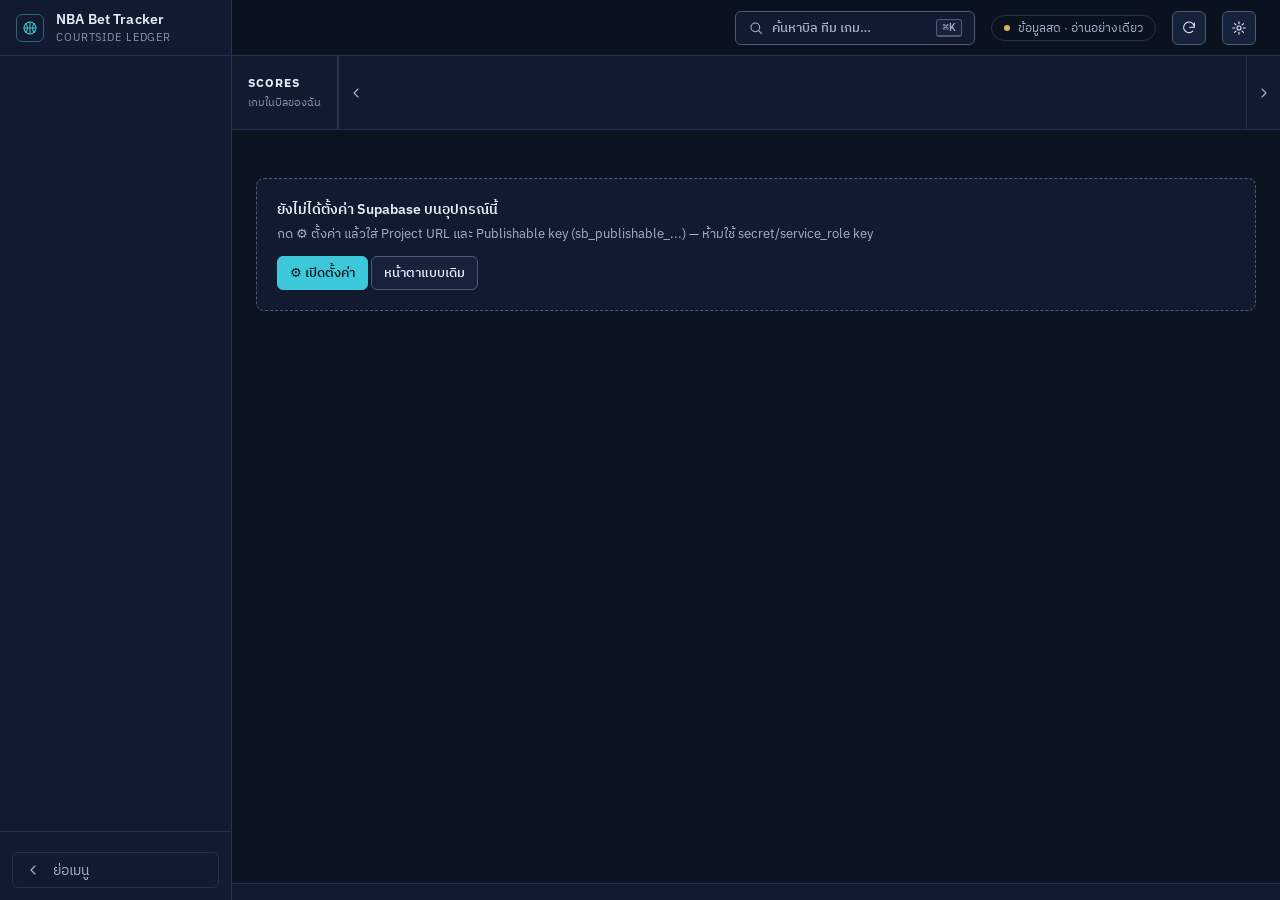
==== commit 524a79ea: "index.html: switch to the redesigned app (Courtside Ledger shell + app/) The previous app stays avai" ====
--- a/index.html
+++ b/index.html
@@ -1,480 +1,100 @@
-<!doctype html>
+<!DOCTYPE html>
 <html lang="th">
 <head>
 <meta charset="utf-8">
-<meta name="viewport" content="width=device-width,initial-scale=1,viewport-fit=cover">
-<meta name="theme-color" content="#07111f">
-<title>NBA Bet Tracker</title>
-<style>
-:root{color-scheme:dark;--bg:#07111f;--panel:#0d1b2e;--panel2:#13253d;--line:#21364f;--text:#eef6fb;--muted:#93a8bf;--accent:#2dd4bf;--accent2:#7ee8da;--good:#3ddc97;--bad:#ff6b81;--warn:#f5b94a;--on-accent:#04201c;--radius:18px;--shadow:0 14px 38px #0004}
-*{box-sizing:border-box}html{scroll-behavior:smooth;-webkit-text-size-adjust:100%}
-body{margin:0;background:radial-gradient(ellipse at 10% -10%,color-mix(in srgb,var(--accent) 13%,transparent),transparent 40%),radial-gradient(ellipse at 100% 0%,color-mix(in srgb,var(--accent2) 6%,transparent),transparent 35%),var(--bg);color:var(--text);font-family:-apple-system,BlinkMacSystemFont,"Segoe UI","Noto Sans Thai",sans-serif;min-height:100vh;overflow-x:hidden}
-button,input,select{font:inherit}button{cursor:pointer;color:inherit}a{color:var(--accent2)}
-:focus-visible{outline:2px solid var(--accent);outline-offset:2px}
-.shell{max-width:1180px;margin:auto;padding:18px 20px calc(100px + env(safe-area-inset-bottom))}
-.topbar{display:flex;justify-content:space-between;align-items:center;gap:12px;margin-bottom:14px}
-.brand{display:flex;align-items:center;gap:11px;font-weight:850;font-size:17px;letter-spacing:.3px;min-width:0}
-.ball{width:42px;height:42px;flex:0 0 42px;border-radius:14px;display:grid;place-items:center;background:linear-gradient(140deg,var(--accent),color-mix(in srgb,var(--accent) 35%,var(--panel2)));font-size:22px;box-shadow:0 8px 22px color-mix(in srgb,var(--accent) 22%,transparent)}
-.brand small{display:block;font-size:10px;color:var(--muted);font-weight:600;letter-spacing:1.2px;margin-top:3px}
-.actions{display:flex;gap:8px}
-.btn,.icon-btn,.field{border:1px solid var(--line);background:var(--panel);border-radius:12px;padding:10px 13px;color:var(--text)}
-.btn:hover,.icon-btn:hover{border-color:color-mix(in srgb,var(--accent) 60%,var(--line))}
-.btn:disabled{opacity:.55;cursor:wait}
-.btn.primary{background:linear-gradient(130deg,var(--accent),color-mix(in srgb,var(--accent) 70%,var(--accent2)));color:var(--on-accent);border-color:transparent;font-weight:800}
-.btn.ghost{background:transparent}.btn.sm{padding:7px 11px;font-size:12px}
-.icon-btn{width:42px;height:42px;display:grid;place-items:center;font-size:18px}
-.conn{display:flex;align-items:center;gap:8px;margin-bottom:14px}
-.statusline{padding:10px 12px;border:1px solid var(--line);background:var(--panel);border-radius:12px;font-size:12px;line-height:1.5;overflow-wrap:anywhere;flex:1;min-width:0;color:var(--muted)}
-.statusline.ok{color:var(--good);border-color:color-mix(in srgb,var(--good) 35%,var(--line))}
-.statusline.err{color:var(--bad);border-color:color-mix(in srgb,var(--bad) 40%,var(--line))}
-.tabs{display:flex;gap:6px;padding:5px;margin-bottom:16px;background:var(--panel);border:1px solid var(--line);border-radius:16px;width:max-content;max-width:100%;overflow:auto}
-.tab{border:0;border-radius:11px;background:transparent;padding:10px 16px;white-space:nowrap;color:var(--muted);font-size:13px;font-weight:650}
-.tab:hover{color:var(--text)}.tab.active{background:var(--accent);color:var(--on-accent);font-weight:800}
-.view{display:none}.view.active{display:block;animation:fade .2s ease}
-@keyframes fade{from{opacity:.6;transform:translateY(3px)}to{opacity:1;transform:none}}
-.hero{border:1px solid color-mix(in srgb,var(--accent) 35%,var(--line));border-radius:22px;padding:22px;background:linear-gradient(115deg,color-mix(in srgb,var(--accent) 13%,var(--panel)),var(--panel) 62%);box-shadow:var(--shadow);margin-bottom:14px;display:flex;justify-content:space-between;align-items:flex-end;gap:16px;flex-wrap:wrap}
-.eyebrow{font-size:10px;font-weight:850;letter-spacing:1.8px;color:var(--accent2)}
-h1{font-size:clamp(22px,3.6vw,30px);margin:6px 0}p{line-height:1.55}
-.hero p{max-width:600px;color:var(--muted);font-size:13px;margin:0}
-.hero-actions{display:flex;gap:8px;flex-wrap:wrap}
-.stats{display:grid;grid-template-columns:repeat(5,minmax(0,1fr));gap:10px;margin-bottom:14px}
-.stats.four{grid-template-columns:repeat(4,minmax(0,1fr))}
-.stat,.card{background:var(--panel);border:1px solid var(--line);border-radius:var(--radius);padding:16px;min-width:0;box-shadow:0 8px 24px #0002}
-.stat label{color:var(--muted);font-size:12px;display:block}
-.stat strong{display:block;font-size:clamp(19px,2.4vw,25px);margin:8px 0 3px;overflow-wrap:anywhere;font-variant-numeric:tabular-nums}
-.stat small{font-size:11px;color:var(--muted)}
-.positive{color:var(--good)!important}.negative{color:var(--bad)!important}
-.layout{display:grid;grid-template-columns:1.2fr .8fr;gap:14px}.layout.even{grid-template-columns:1fr 1fr}
-.card-head{display:flex;justify-content:space-between;align-items:center;gap:10px;margin-bottom:14px;flex-wrap:wrap}
-.card-head h2{font-size:16px;margin:0}.card+.card,.stack>*+*{margin-top:14px}
-.muted{color:var(--muted)}.tiny{font-size:11px}
-.filters{display:grid;grid-template-columns:2fr 1fr 1fr 1fr;gap:8px;margin-bottom:12px}
-.filters.f3{grid-template-columns:2fr 1fr 1fr}
-.field{min-width:0;width:100%;outline:none}.field:focus{border-color:var(--accent)}
-.flabel{display:grid;gap:4px;font-size:11px;color:var(--muted);min-width:0}
-.ticket-list,.game-list{display:grid;gap:10px}
-.ticket{width:100%;text-align:left;display:flex;align-items:center;gap:12px;padding:13px 14px;background:var(--panel2);border:1px solid var(--line);border-radius:15px;transition:transform .15s,border-color .15s}
-.ticket:active{transform:scale(.99)}.ticket:hover{border-color:var(--accent)}
-.ticket-icon{width:42px;height:42px;flex:0 0 42px;display:grid;place-items:center;border-radius:13px;background:color-mix(in srgb,var(--accent) 14%,var(--panel));font-size:20px}
-.ticket-main{flex:1;min-width:0}.ticket-main strong{display:block;font-size:13px;overflow-wrap:anywhere}
-.ticket-main small{display:block;color:var(--muted);font-size:11px;margin-top:5px;line-height:1.4}
-.ticket-side{text-align:right;white-space:nowrap;display:grid;gap:5px;justify-items:end}
-.ticket-side strong{font-size:13px;font-variant-numeric:tabular-nums}.ticket-side small{font-size:11px;font-variant-numeric:tabular-nums}
-.pill{display:inline-flex;align-items:center;gap:4px;padding:3px 9px;border-radius:999px;font-size:10.5px;font-weight:750;border:1px solid var(--line);background:#ffffff08;color:var(--muted);white-space:nowrap}
-.s-won{color:var(--good);border-color:color-mix(in srgb,var(--good) 45%,transparent);background:color-mix(in srgb,var(--good) 12%,transparent)}
-.s-lost{color:var(--bad);border-color:color-mix(in srgb,var(--bad) 45%,transparent);background:color-mix(in srgb,var(--bad) 12%,transparent)}
-.s-push{color:var(--accent2);border-color:color-mix(in srgb,var(--accent2) 40%,transparent);background:color-mix(in srgb,var(--accent2) 10%,transparent)}
-.s-void{color:var(--muted);border-style:dashed}
-.s-pending{color:var(--warn);border-color:color-mix(in srgb,var(--warn) 45%,transparent);background:color-mix(in srgb,var(--warn) 10%,transparent)}
-.s-partial{color:#c4a7ff;border-color:#c4a7ff66;background:#c4a7ff14}
-.empty{padding:26px 12px;text-align:center;color:var(--muted);border:1px dashed var(--line);border-radius:14px;font-size:13px;line-height:1.6}
-.chart{height:170px;display:flex;align-items:center;gap:8px;padding:8px 4px 22px;position:relative}
-.chart:before{content:"";position:absolute;left:0;right:0;top:calc(50% - 7px);border-top:1px dashed var(--line)}
-.bar-col{flex:1;min-width:6px;height:100%;display:flex;flex-direction:column;position:relative}
-.bar-col .up,.bar-col .down{flex:1;display:flex}.bar-col .up{align-items:flex-end}.bar-col .down{align-items:flex-start}
-.bar{width:100%;border-radius:6px;height:var(--h);background:linear-gradient(180deg,var(--accent2),var(--accent))}
-.bar.neg{background:linear-gradient(0deg,color-mix(in srgb,var(--bad) 60%,transparent),var(--bad))}
-.bar-col:after{content:attr(data-label);position:absolute;bottom:-20px;left:50%;transform:translateX(-50%);font-size:9px;color:var(--muted);white-space:nowrap}
-.row-item{display:flex;align-items:center;gap:10px;padding:11px 0;border-bottom:1px solid var(--line)}.row-item:last-child{border:0}
-.team-logo{width:34px;height:34px;flex:0 0 34px;border:1px solid var(--line);border-radius:11px;display:grid;place-items:center;background:var(--panel2)}
-.row-main{flex:1;min-width:0}.row-main strong{display:block;font-size:12px}.row-main small{display:block;color:var(--muted);font-size:11px;margin-top:3px}
-.notice{font-size:11px;color:var(--muted);line-height:1.6;margin:12px 0 0}
-.table-wrap{overflow-x:auto;-webkit-overflow-scrolling:touch;border:1px solid var(--line);border-radius:14px}
-table{border-collapse:collapse;width:100%;font-size:12px;min-width:560px}
-th,td{text-align:left;padding:10px 12px;border-bottom:1px solid var(--line);font-variant-numeric:tabular-nums}
-tbody tr:last-child td{border-bottom:0}tbody tr:hover td{background:#ffffff05}
-th{color:var(--muted);font-weight:650;background:var(--panel2);position:sticky;top:0}
-td.num,th.num{text-align:right}
-.rate{display:flex;align-items:center;gap:8px;justify-content:flex-end}
-.rate i{display:block;width:54px;height:6px;border-radius:9px;background:var(--panel2);overflow:hidden}
-.rate i b{display:block;height:100%;width:var(--w);background:var(--accent)}
-.split{display:grid;grid-template-columns:repeat(auto-fit,minmax(140px,1fr));gap:10px;margin-bottom:14px}
-.split .stat strong{font-size:18px}
-/* games */
-.game{background:var(--panel2);border:1px solid var(--line);border-radius:15px;padding:13px 14px;min-width:0}
-.game-top{display:flex;justify-content:space-between;align-items:flex-start;gap:10px}
-.game-title{min-width:0}.game-title strong{display:block;font-size:14px;overflow-wrap:anywhere}
-.game-title small{display:block;color:var(--muted);font-size:11px;margin-top:4px}
-.game-meta{display:grid;grid-template-columns:repeat(4,minmax(0,1fr));gap:7px;margin-top:11px}
-.mini{padding:8px 9px;background:var(--panel);border:1px solid var(--line);border-radius:10px;min-width:0}
-.mini span{display:block;color:var(--muted);font-size:9.5px;margin-bottom:3px}
-.mini b{font-size:12px;overflow-wrap:anywhere;font-variant-numeric:tabular-nums}
-details.impact{margin-top:10px;border:1px solid var(--line);border-radius:12px;background:var(--panel)}
-details.impact>summary{list-style:none;cursor:pointer;padding:10px 12px;font-size:12px;font-weight:700;display:flex;justify-content:space-between;align-items:center;gap:8px}
-details.impact>summary::-webkit-details-marker{display:none}
-details.impact>summary:after{content:"▾";color:var(--muted);transition:transform .15s}
-details.impact[open]>summary:after{transform:rotate(180deg)}
-.impact-list{display:grid;gap:8px;padding:0 10px 10px}
-.pi{border:1px solid var(--line);border-left:3px solid var(--line);border-radius:10px;padding:10px 11px;background:var(--panel2);min-width:0}
-.pi.out{border-left-color:var(--bad)}.pi.q{border-left-color:var(--warn)}.pi.ok{border-left-color:var(--good)}
-.pi-head{display:flex;justify-content:space-between;align-items:flex-start;gap:8px;flex-wrap:wrap}
-.pi-head strong{font-size:12.5px;overflow-wrap:anywhere}.pi-head small{display:block;color:var(--muted);font-size:10.5px;margin-top:2px}
-.pi p{margin:6px 0 0;font-size:12px;line-height:1.55;overflow-wrap:anywhere}
-.pi .reason{color:var(--muted)}
-.pi-foot{display:flex;gap:10px;flex-wrap:wrap;margin-top:7px;font-size:10.5px;color:var(--muted)}
-.pi-foot a{overflow-wrap:anywhere}
-.pi-extra{margin-top:6px;font-size:10.5px;color:var(--muted);overflow-wrap:anywhere}
-.no-impact{margin-top:10px;font-size:11px;color:var(--muted)}
-/* bottom nav */
-.bottom-nav{display:none}
-/* detail sheet */
-.overlay{position:fixed;inset:0;z-index:20;background:#02040bd9;backdrop-filter:blur(8px);display:flex;align-items:flex-end;justify-content:center;opacity:0;visibility:hidden;transition:.2s}
-.overlay.open{opacity:1;visibility:visible}
-.sheet{width:min(780px,100%);max-height:92dvh;overflow:auto;background:var(--bg);border:1px solid var(--line);border-bottom:0;border-radius:24px 24px 0 0;padding:10px 18px calc(24px + env(safe-area-inset-bottom));transform:translateY(20px);transition:transform .22s}
-.overlay.open .sheet{transform:none}
-.grabber{height:4px;width:40px;border-radius:8px;background:var(--line);margin:2px auto 16px}
-.sheet-head{display:flex;justify-content:space-between;gap:12px;align-items:start;margin-bottom:14px}
-.sheet-head h2{font-size:22px;margin:4px 0;overflow-wrap:anywhere}
-.close{border:1px solid var(--line);background:var(--panel);border-radius:12px;width:40px;height:40px;flex:0 0 40px;font-size:20px}
-.detail-grid{display:grid;grid-template-columns:repeat(4,minmax(0,1fr));gap:8px;margin-bottom:16px}
-.detail-box{background:var(--panel);border:1px solid var(--line);border-radius:13px;padding:11px;min-width:0}
-.detail-box span{display:block;color:var(--muted);font-size:10px;margin-bottom:5px}
-.detail-box strong{font-size:15px;overflow-wrap:anywhere;font-variant-numeric:tabular-nums}
-.detail-section h3{font-size:15px;margin:0 0 10px}
-/* settings modal */
-.modal{position:fixed;inset:0;z-index:30;display:none;place-items:center;background:#000b;padding:15px}
-.modal.open{display:grid}
-.modal-card{width:min(560px,100%);max-height:90dvh;overflow:auto;background:var(--panel);border:1px solid var(--line);border-radius:20px;padding:18px}
-.modal-card h2{font-size:18px;margin:0}.modal-card h3{font-size:14px;margin:20px 0 8px}
-.form-row{display:grid;gap:6px;margin:12px 0}.form-row label{font-size:12px;color:var(--muted)}
-.form-actions{display:flex;justify-content:flex-end;gap:8px;margin-top:16px;flex-wrap:wrap}
-#settingsStatus{margin-top:10px}
-.theme-grid{display:grid;grid-template-columns:repeat(4,minmax(0,1fr));gap:8px}
-.theme-choice{border:1px solid var(--line);background:var(--panel2);border-radius:12px;padding:7px;text-align:left;min-width:0}
-.theme-choice.selected{outline:2px solid var(--accent)}
-.swatch{height:30px;border-radius:8px;margin-bottom:6px}
-.theme-choice b{font-size:10px;display:block;overflow-wrap:anywhere}.theme-choice small{font-size:9px;color:var(--muted)}
-.spinner{display:inline-block;width:13px;height:13px;border:2px solid #ffffff4d;border-top-color:var(--accent);border-radius:50%;animation:spin .7s linear infinite;vertical-align:middle;margin-right:6px}
-@keyframes spin{to{transform:rotate(360deg)}}
-.hidden{display:none!important}
-@media(min-width:701px){.overlay{align-items:center;padding:20px}.sheet{border:1px solid var(--line);border-radius:24px;max-height:88vh}.grabber{display:none}}
-@media(max-width:960px){.stats{grid-template-columns:repeat(3,minmax(0,1fr))}.filters{grid-template-columns:1fr 1fr}.filters .wide{grid-column:1/-1}.game-meta{grid-template-columns:repeat(2,minmax(0,1fr))}}
-@media(max-width:700px){
-.shell{padding:12px 12px calc(84px + env(safe-area-inset-bottom))}
-.brand{font-size:14px}.brand small{font-size:9px}.ball{width:38px;height:38px;flex-basis:38px}
-.actions .btn{font-size:12px;padding:9px 10px}
-.tabs{display:none}
-.hero{padding:17px;border-radius:19px}.hero-actions{width:100%}.hero-actions .btn{flex:1}
-.stats,.stats.four{grid-template-columns:repeat(2,minmax(0,1fr));gap:9px}
-.stats .stat:first-child:nth-last-child(odd){grid-column:1/-1}
-.stat{padding:13px;border-radius:15px}
-.layout,.layout.even{grid-template-columns:1fr}.split{grid-template-columns:repeat(auto-fit,minmax(110px,1fr));gap:7px}.split .stat{padding:10px}.split .stat strong{font-size:15px}
-.card{padding:13px;border-radius:16px}
-.filters,.filters.f3{grid-template-columns:1fr 1fr}
-.detail-grid{grid-template-columns:repeat(2,minmax(0,1fr))}
-.bottom-nav{display:flex;position:fixed;z-index:10;left:0;right:0;bottom:0;justify-content:space-around;padding:7px 6px calc(7px + env(safe-area-inset-bottom));border-top:1px solid var(--line);background:color-mix(in srgb,var(--bg) 92%,transparent);backdrop-filter:blur(20px)}
-.nav-item{background:transparent;border:0;color:var(--muted);font-size:10.5px;padding:4px 6px;display:grid;gap:3px;justify-items:center;flex:1;min-width:0;border-radius:10px}
-.nav-item span:first-child{font-size:18px;line-height:1}
-.nav-item.active{color:var(--accent);background:color-mix(in srgb,var(--accent) 10%,transparent)}
-.ticket{padding:11px;gap:9px}.ticket-icon{width:36px;height:36px;flex-basis:36px;font-size:18px}
-.sheet{padding-left:13px;padding-right:13px}.sheet-head h2{font-size:20px}
-.theme-grid{grid-template-columns:repeat(3,minmax(0,1fr))}
-}
-@media(max-width:380px){.nav-item{font-size:9.5px}}
-</style>
+<meta name="viewport" content="width=device-width, initial-scale=1, viewport-fit=cover">
+<title>NBA Bet Tracker · Courtside Ledger</title>
+<meta name="theme-color" content="#0B1220">
+<meta name="robots" content="noindex">
+<link rel="preconnect" href="https://fonts.googleapis.com">
+<link rel="preconnect" href="https://fonts.gstatic.com" crossorigin>
+<link rel="stylesheet" href="https://fonts.googleapis.com/css2?family=IBM+Plex+Mono:wght@400;500&family=IBM+Plex+Sans+Thai:wght@400;500;600&family=IBM+Plex+Sans:wght@400;500;600&display=swap">
+<script src="app/loader.js"></script>
+<script src="app/core.js"></script>
+<link rel="stylesheet" href="app/1.css">
+<link rel="stylesheet" href="app/2.css">
 </head>
 <body>
-<div class="shell">
-<header class="topbar">
-  <div class="brand"><div class="ball">🏀</div><div>NBA BET TRACKER<small>PERSONAL BETTING JOURNAL</small></div></div>
-  <div class="actions"><button class="btn ghost" id="refreshBtn">↻ รีเฟรช</button><button class="icon-btn" id="settingsBtn" aria-label="ตั้งค่าและธีม">⚙</button></div>
-</header>
-<div class="conn"><div id="connectionStatus" class="statusline">ยังไม่ได้เชื่อมต่อ Supabase · กด ⚙ เพื่อตั้งค่า Project URL และ Publishable key</div></div>
-<nav class="tabs" aria-label="เมนูหลัก">
- <button class="tab active" data-view="dashboard">⌂ ภาพรวม</button><button class="tab" data-view="tickets">▤ บิล</button><button class="tab" data-view="games">🏀 เกม &amp; ผู้เล่น</button><button class="tab" data-view="analytics">📊 วิเคราะห์</button>
-</nav>
+<div class="app" id="app" data-collapsed="false">
+  <div class="side-col"><aside class="side" aria-label="เมนูหลัก">
+    <div class="brand">
+      <span class="brand-mark" aria-hidden="true"><svg class="ic" viewBox="0 0 24 24"><circle cx="12" cy="12" r="9"/><path d="M3 12h18M12 3v18M5.6 5.6c3.4 3.2 3.4 9.6 0 12.8M18.4 5.6c-3.4 3.2-3.4 9.6 0 12.8"/></svg></span>
+      <span class="brand-txt"><b>NBA Bet Tracker</b><span>Courtside Ledger</span></span>
+    </div>
+    <nav class="nav" id="sideNav" aria-label="หน้าหลัก"></nav>
+    <div class="side-foot">
+      <div class="side-meta" id="sideMeta"></div>
+      <button class="btn-collapse" id="collapseBtn" type="button" aria-expanded="true" aria-controls="sideNav">
+        <svg class="ic" viewBox="0 0 24 24"><path d="M15 6l-6 6 6 6"/></svg><span>ย่อเมนู</span>
+      </button>
+    </div>
+  </aside></div>
+  <div class="main">
+    <header class="topbar">
+      <a class="m-back" id="mBack" href="#/tickets" aria-label="กลับไปหน้าบิลทั้งหมด" hidden><svg class="ic" viewBox="0 0 24 24"><path d="M15 6l-6 6 6 6"/></svg></a>
+      <div class="crumbs" id="crumbs"></div>
+      <div class="spacer"></div>
+      <button class="btn cmd-btn" type="button" id="cmdBtn" aria-haspopup="dialog" aria-label="ค้นหาและไปยัง (Ctrl K)"><svg class="ic" viewBox="0 0 24 24" aria-hidden="true"><circle cx="11" cy="11" r="6.5"/><path d="M16 16l4 4"/></svg><span>ค้นหาบิล ทีม เกม…</span><kbd>⌘K</kbd></button>
+      <span class="pill" title="อ่านข้อมูลจาก Supabase อย่างเดียว ไม่มีการเขียนกลับฐานข้อมูล"><span class="dot" aria-hidden="true"></span>ข้อมูลสด · อ่านอย่างเดียว</span>
+      <button class="btn icon-btn" type="button" id="refreshBtn" aria-label="โหลดข้อมูลใหม่" title="โหลดข้อมูลใหม่"><svg class="ic" viewBox="0 0 24 24" aria-hidden="true"><path d="M20 11a8 8 0 1 0-2.3 5.7M20 4v7h-7"/></svg></button>
+      <button class="btn icon-btn" type="button" id="settingsBtn" aria-haspopup="dialog" aria-label="ตั้งค่าและธีม" title="ตั้งค่าและธีม"><svg class="ic" viewBox="0 0 24 24" aria-hidden="true"><circle cx="12" cy="12" r="3"/><path d="M12 2.5v3M12 18.5v3M2.5 12h3M18.5 12h3M5.3 5.3l2.1 2.1M16.6 16.6l2.1 2.1M5.3 18.7l2.1-2.1M16.6 7.4l2.1-2.1"/></svg></button>
+    </header>
+    <div class="ticker" role="region" aria-label="สกอร์บอร์ดเกมที่เกี่ยวกับบิลของฉัน">
+      <div class="ticker-lab"><b>Scores</b><span>เกมในบิลของฉัน</span></div>
+      <button class="ticker-btn" type="button" id="tkPrev" aria-label="เลื่อนสกอร์ไปทางซ้าย"><svg class="ic" viewBox="0 0 24 24" aria-hidden="true"><path d="M15 6l-6 6 6 6"/></svg></button>
+      <div class="ticker-track" id="ticker" tabindex="0" aria-label="ผลเกมและเวลาเริ่มเกม (เลื่อนได้)"></div>
+      <button class="ticker-btn" type="button" id="tkNext" aria-label="เลื่อนสกอร์ไปทางขวา"><svg class="ic" viewBox="0 0 24 24" aria-hidden="true"><path d="M9 6l6 6-6 6"/></svg></button>
+    </div>
+    <main class="content" id="view" tabindex="-1"></main>
+    <footer class="statusbar" id="statusbar"></footer>
+  </div>
+</div>
+<nav class="tabbar" id="tabbar" aria-label="แท็บหลัก"></nav>
 
-<section class="view active" id="view-dashboard">
- <section class="hero">
-  <div><div class="eyebrow">YOUR NBA BETTING JOURNAL</div><h1>สมุดบิลเดิมพันของคุณ</h1><p>ดูประวัติบิล รายละเอียดแต่ละเกมพร้อมข้อมูลผู้เล่นที่บันทึกไว้ และวิเคราะห์ผลงานตามทีมและแต้มต่อ รองรับทั้ง iPhone และ PC</p></div>
-  <div class="hero-actions"><button class="btn primary" id="heroRefresh">↻ โหลดข้อมูลล่าสุด</button><button class="btn" data-goto="tickets">ดูบิลทั้งหมด →</button></div>
- </section>
- <section class="stats">
-  <div class="stat"><label>🎟️ บิลทั้งหมด</label><strong id="statTickets">0</strong><small>จำนวนบิลในประวัติ</small></div>
-  <div class="stat"><label>🏀 คู่เดิมพันทั้งหมด</label><strong id="statBets">0</strong><small>ทุกคู่รวมกัน</small></div>
-  <div class="stat"><label>📋 ผลรายคู่</label><strong id="statRecord">—</strong><small>ชนะ-แพ้-เสมอ (ไม่รวมรอผล/โมฆะ)</small></div>
-  <div class="stat"><label>💰 เงินเดิมพันรวม</label><strong id="statStake">฿0.00</strong><small>ยอดเดิมพันสะสมที่อ่านได้</small></div>
-  <div class="stat"><label>📈 กำไร / ขาดทุน</label><strong id="statProfit">—</strong><small>เฉพาะบิลที่มีผลตัดสินชัดเจน</small></div>
- </section>
- <div class="layout">
-  <div class="card"><div class="card-head"><h2>📊 กำไร/ขาดทุน 8 บิลล่าสุด</h2><span class="muted tiny">เรียงตามวันที่บิล</span></div><div id="dailyChart" class="chart"></div><p class="notice">ใช้กำไร/ขาดทุนที่บันทึกในฐานข้อมูลเท่านั้น บิลที่ยังไม่มีผลตัดสินจะแสดงเป็น 0 และไม่คาดเดาผลลัพธ์</p></div>
-  <div class="card"><div class="card-head"><h2>🧾 บิลล่าสุด</h2><button class="btn ghost sm" data-goto="tickets">ดูทั้งหมด</button></div><div id="recentTickets" class="ticket-list"><div class="empty">เชื่อมต่อ Supabase เพื่อโหลดบิล</div></div></div>
- </div>
- <div class="card" style="margin-top:14px"><div class="card-head"><h2>🔎 สรุปสถานะข้อมูล</h2><span class="muted tiny">อ่านอย่างเดียว</span></div><div class="layout even"><div><div class="row-item"><span class="team-logo">🗃️</span><div class="row-main"><strong>ตาราง tickets</strong><small id="ticketsStatus">ยังไม่ได้อ่านข้อมูล</small></div></div><div class="row-item"><span class="team-logo">🏀</span><div class="row-main"><strong>ตาราง bets</strong><small id="betsStatus">ยังไม่ได้อ่านข้อมูล</small></div></div></div><div><div class="row-item"><span class="team-logo">🔐</span><div class="row-main"><strong>การเชื่อมต่อ</strong><small>ใช้ Publishable key เท่านั้น และต้องมี RLS policy ที่อนุญาต SELECT</small></div></div><div class="row-item"><span class="team-logo">🧠</span><div class="row-main"><strong>ข้อมูลผู้เล่น</strong><small id="impactStatus">แสดงตามข้อมูล player_impact ที่บันทึกไว้เท่านั้น</small></div></div></div></div></div>
-</section>
+<dialog class="sheet" id="filterSheet" aria-labelledby="sheetTitle">
+  <div class="sheet-grab" aria-hidden="true"></div>
+  <div class="sheet-h"><h2 id="sheetTitle">ตัวกรองและการเรียง</h2>
+    <button class="btn ghost" type="button" id="sheetClose" aria-label="ปิดตัวกรอง" style="width:44px;height:44px;padding:0"><svg class="ic" viewBox="0 0 24 24"><path d="M6 6l12 12M18 6L6 18"/></svg></button></div>
+  <form class="sheet-b" id="sheetForm" method="dialog">
+    <fieldset><legend>สถานะบิล</legend><div class="opt-grid" id="sheetStatus"></div></fieldset>
+    <fieldset><legend>เรียงตาม</legend><div class="opt-grid" id="sheetSort"></div></fieldset>
+    <fieldset><legend>จำนวนคู่ในบิล</legend><div class="range"><label class="sr-only" for="sLegMin">อย่างน้อย</label><select class="select" id="sLegMin"></select><span>ถึง</span><label class="sr-only" for="sLegMax">ไม่เกิน</label><select class="select" id="sLegMax"></select></div></fieldset>
+    <fieldset><legend>ช่วงวันที่วางบิล</legend><div class="range"><label class="sr-only" for="sFrom">ตั้งแต่</label><input class="input" type="date" id="sFrom"><span>–</span><label class="sr-only" for="sTo">ถึง</label><input class="input" type="date" id="sTo"></div></fieldset>
+  </form>
+  <div class="sheet-f"><button class="btn" type="button" id="sheetReset">ล้างตัวกรอง</button><button class="btn primary" type="button" id="sheetApply">แสดงผล</button></div>
+</dialog>
 
-<section class="view" id="view-tickets">
- <div class="card"><div class="card-head"><h2>🗓️ ประวัติบิล</h2><span id="historyCount" class="muted tiny">0 บิล</span></div>
-  <div class="filters"><input class="field wide" id="searchInput" type="search" placeholder="ค้นหา Ticket / ทีม / คู่แข่ง" aria-label="ค้นหาบิล"><input class="field" id="dateInput" type="date" aria-label="วันที่บิล"><select class="field" id="statusFilter" aria-label="สถานะบิล"><option value="all">ทุกสถานะ</option><option value="won">ชนะ</option><option value="lost">แพ้</option><option value="push">เสมอ</option><option value="void">โมฆะ/คืนทุน</option><option value="partial">ได้บางส่วน</option><option value="pending">รอผล</option></select><button class="btn" id="clearTicketFilters" type="button">ล้างตัวกรอง</button></div>
-  <div id="historyTickets" class="ticket-list"><div class="empty">ยังไม่มีบิลที่โหลดมา</div></div></div>
-</section>
+<dialog class="modal" id="settingsDlg" aria-labelledby="settingsTitle">
+  <div class="modal-h"><h2 id="settingsTitle">ตั้งค่า</h2><button class="btn ghost icon-btn" type="button" id="closeSettings" aria-label="ปิดตั้งค่า"><svg class="ic" viewBox="0 0 24 24" aria-hidden="true"><path d="M6 6l12 12M18 6L6 18"/></svg></button></div>
+  <div class="modal-b">
+    <h3>การเชื่อมต่อ Supabase</h3>
+    <p class="faint small">ใส่ Project URL และ Publishable key (sb_publishable_...) เท่านั้น ห้ามใช้ secret/service_role key</p>
+    <div class="form-grid">
+      <div class="field"><label for="projectUrl">Project URL</label><input class="input" id="projectUrl" placeholder="https://your-project.supabase.co" autocomplete="url"></div>
+      <div class="field"><label for="publishableKey">Publishable key</label><input class="input" id="publishableKey" placeholder="sb_publishable_..." autocomplete="off" autocapitalize="off" spellcheck="false"></div>
+      <div class="field"><label for="ticketsTable">ชื่อตารางบิล</label><input class="input" id="ticketsTable" value="tickets"></div>
+      <div class="field"><label for="betsTable">ชื่อตารางคู่เดิมพัน</label><input class="input" id="betsTable" value="bets"></div>
+    </div>
+    <p class="faint small">ค่าจะถูกบันทึกใน Local Storage ของเบราว์เซอร์นี้ ไม่ได้ส่งไปที่อื่นนอกจาก Supabase URL ที่ระบุ</p>
+    <div class="modal-actions"><button class="btn" type="button" id="clearSettings">ล้างค่า</button><button class="btn primary" type="button" id="saveSettings">บันทึกและเชื่อมต่อ</button></div>
+    <div id="settingsStatus" class="statusline" role="status" hidden></div>
+    <h3>ธีม</h3>
+    <div id="themeGrid" class="theme-grid" role="group" aria-label="เลือกธีม"></div>
+    <p class="faint small">ธีมเปลี่ยนเฉพาะหน้าตาและบันทึกไว้ในอุปกรณ์นี้ ไม่กระทบข้อมูลใน Supabase · <a href="classic.html">เปิดหน้าตาแบบเดิม</a></p>
+  </div>
+</dialog>
+<div class="cmdk" id="cmdk" hidden>
+  <div class="cmdk-scrim" data-cmdk-close></div>
+  <div class="cmdk-panel" role="dialog" aria-modal="true" aria-label="ค้นหาและไปยัง">
+    <div class="cmdk-in"><svg class="ic" viewBox="0 0 24 24" aria-hidden="true"><circle cx="11" cy="11" r="6.5"/><path d="M16 16l4 4"/></svg>
+      <label for="cmdkQ" class="sr-only">ค้นหาบิล ทีม เกม หรือหน้า</label>
+      <input id="cmdkQ" type="text" autocomplete="off" spellcheck="false" placeholder="เลขบิล รหัสบิล ทีม (เช่น DEN) หรือชื่อหน้า…" role="combobox" aria-expanded="true" aria-controls="cmdkList" aria-autocomplete="list">
+      <button class="btn ghost" type="button" data-cmdk-close aria-label="ปิดการค้นหา"><kbd>Esc</kbd></button></div>
+    <ul class="cmdk-list" id="cmdkList" role="listbox" aria-label="ผลการค้นหา"></ul>
+    <div class="cmdk-foot d-only"><span><kbd>↑</kbd> <kbd>↓</kbd> เลื่อน</span><span><kbd>Enter</kbd> เปิด</span><span><kbd>Esc</kbd> ปิด</span><span><kbd>1</kbd>–<kbd>5</kbd> สลับหน้า (นอกช่องพิมพ์)</span></div>
+  </div>
+</div>
+<div id="soRoot"></div>
 
-<section class="view" id="view-games">
- <div class="card"><div class="card-head"><h2>🏀 เกม &amp; ผลกระทบผู้เล่น</h2><span id="gamesCount" class="muted tiny">0 เกม</span></div>
-  <div class="filters"><input class="field wide" id="gameSearch" type="search" placeholder="ค้นหาทีม / ผู้เล่น / Ticket" aria-label="ค้นหาเกม"><input class="field" id="gameDate" type="date" aria-label="วันที่แข่ง"><select class="field" id="gameResult" aria-label="ผลเกม"><option value="all">ทุกผล</option><option value="won">ชนะ</option><option value="lost">แพ้</option><option value="push">เสมอ</option><option value="void">โมฆะ</option><option value="pending">รอผล</option></select><select class="field" id="gameImpact" aria-label="ข้อมูลผู้เล่น"><option value="all">ทุกเกม</option><option value="has">มีข้อมูลผู้เล่น</option><option value="none">ไม่มีข้อมูลผู้เล่น</option></select></div>
-  <div id="gameList" class="game-list"><div class="empty">เชื่อมต่อ Supabase เพื่อโหลดเกม</div></div>
-  <p class="notice">ข้อมูลผู้เล่นแสดงตามที่บันทึกใน player_impact เท่านั้น ระบบไม่สร้างสถานะผู้เล่น คะแนน หรือบทวิเคราะห์ขึ้นเอง</p></div>
-</section>
-
-<section class="view" id="view-analytics">
- <div class="card"><div class="card-head"><h2>🎛️ ตัวกรองการวิเคราะห์</h2><button class="btn ghost sm" id="clearAnalyticsFilters" type="button">ล้างตัวกรอง</button></div>
-  <div class="filters"><label class="flabel">ตั้งแต่วันที่<input class="field" id="anFrom" type="date"></label><label class="flabel">ถึงวันที่<input class="field" id="anTo" type="date"></label><label class="flabel">ทีมที่เลือก<select class="field" id="anTeam"><option value="all">ทุกทีม</option></select></label><label class="flabel">ผลรายคู่<select class="field" id="anResult"><option value="all">ทุกผล</option><option value="won">ชนะ</option><option value="lost">แพ้</option><option value="push">เสมอ</option><option value="void">โมฆะ</option><option value="pending">รอผล</option></select></label></div>
-  <p class="notice" style="margin-top:0">ช่วงวันที่กรองตามวันแข่งของแต่ละคู่ และวันที่บิลสำหรับสรุปการเงิน</p></div>
- <section class="stats" style="margin-top:14px">
-  <div class="stat"><label>คู่ที่ตรงตัวกรอง</label><strong id="anBets">0</strong><small id="anBetsSub">—</small></div>
-  <div class="stat"><label>อัตราชนะรายคู่</label><strong id="anWinRate">—</strong><small>ชนะ ÷ (ชนะ+แพ้)</small></div>
-  <div class="stat"><label>เงินเดิมพัน (บิล)</label><strong id="anStake">—</strong><small id="anTicketsSub">—</small></div>
-  <div class="stat"><label>กำไร / ขาดทุน (บิล)</label><strong id="anProfit">—</strong><small>บิลที่ตัดสินแล้ว</small></div>
-  <div class="stat"><label>ROI</label><strong id="anRoi">—</strong><small>กำไร ÷ เงินเดิมพันของบิลที่ตัดสินแล้ว</small></div>
- </section>
- <div class="card"><div class="card-head"><h2>⚖️ ต่อแต้ม vs รองแต้ม</h2><span class="muted tiny">แต้มต่อติดลบ = ทีมต่อ</span></div><div id="favDogReport" class="split"></div>
-  <div class="card-head" style="margin-top:4px"><h2>＋ วิเคราะห์ตามแต้มต่อ</h2><span class="muted tiny">Handicap / Spread</span></div><div id="spreadReport"><div class="empty">ยังไม่มีข้อมูลแต้มต่อให้วิเคราะห์</div></div></div>
- <div class="card"><div class="card-head"><h2>🏆 ผลงานตามทีมที่เลือก</h2><span class="muted tiny">คำนวณจาก bets ที่โหลดได้</span></div><div id="teamReport"><div class="empty">เชื่อมต่อฐานข้อมูลเพื่อสร้างรายงานทีม</div></div>
-  <p class="notice">ผลรายคู่ใช้คอลัมน์ result ในฐานข้อมูลโดยตรง ไม่คำนวณแพ้ชนะจากคะแนนหรือราคาเอง · ตารางบิลเป็นแบบสเต็ป เงินเดิมพันและกำไรจึงสรุปที่ระดับบิล ไม่แบ่งลงรายทีม</p></div>
-</section>
-
-<footer class="notice" style="text-align:center;margin:18px 0">NBA Bet Tracker · Personal use · Supabase REST API · Publishable key only</footer>
-</div>
-<nav class="bottom-nav" aria-label="เมนูหลัก"><button class="nav-item active" data-view="dashboard"><span>⌂</span>ภาพรวม</button><button class="nav-item" data-view="tickets"><span>▤</span>บิล</button><button class="nav-item" data-view="games"><span>🏀</span>เกม/ผู้เล่น</button><button class="nav-item" data-view="analytics"><span>📊</span>วิเคราะห์</button></nav>
-
-<div class="overlay" id="detailOverlay" aria-hidden="true"><section class="sheet" role="dialog" aria-modal="true" aria-labelledby="detailTitle"><div class="grabber"></div><div class="sheet-head"><div><div class="eyebrow">TICKET DETAILS</div><h2 id="detailTitle">รายละเอียดบิล</h2><div class="muted tiny" id="detailSubtitle"></div></div><button class="close" id="closeDetail" aria-label="ปิด">×</button></div><div class="detail-grid" id="detailSummary"></div><div class="detail-section"><h3>🏀 รายการเดิมพันในบิล</h3><div class="game-list" id="detailBets"></div></div><p class="notice">ข้อมูลผู้เล่นและผลการแข่งขันจะแสดงเท่าที่มีในฐานข้อมูลเท่านั้น ระบบไม่สร้างสถานะผู้เล่นหรือคะแนนปลอมขึ้นมาเอง</p></section></div>
-
-<div class="modal" id="settingsModal"><section class="modal-card" role="dialog" aria-modal="true" aria-labelledby="settingsTitle"><div class="card-head"><h2 id="settingsTitle">⚙️ ตั้งค่า</h2><button class="close" id="closeSettings" aria-label="ปิด">×</button></div>
- <h3 style="margin-top:4px">การเชื่อมต่อ Supabase</h3><p class="muted tiny">ใส่ Project URL และ Publishable key (sb_publishable_...) เท่านั้น ห้ามใช้ secret/service_role key ใน HTML</p>
- <div class="form-row"><label for="projectUrl">Project URL</label><input class="field" id="projectUrl" placeholder="https://your-project.supabase.co" autocomplete="url"></div>
- <div class="form-row"><label for="publishableKey">Publishable key</label><input class="field" id="publishableKey" placeholder="sb_publishable_..." autocomplete="off" autocapitalize="off" spellcheck="false"></div>
- <div class="form-row"><label for="ticketsTable">ชื่อตารางบิล</label><input class="field" id="ticketsTable" value="tickets"></div>
- <div class="form-row"><label for="betsTable">ชื่อตารางคู่เดิมพัน</label><input class="field" id="betsTable" value="bets"></div>
- <p class="notice">ค่าจะถูกบันทึกใน Local Storage ของเบราว์เซอร์นี้เพื่อความสะดวก ไม่ได้ส่งไปที่อื่นนอกจาก Supabase URL ที่ระบุ</p>
- <div class="form-actions"><button class="btn" id="clearSettings">ล้างค่า</button><button class="btn primary" id="saveSettings">บันทึกและเชื่อมต่อ</button></div>
- <div id="settingsStatus" class="statusline hidden"></div>
- <h3>🎨 ธีม</h3><div id="themeGrid" class="theme-grid"></div><p class="notice">ธีมเปลี่ยนเฉพาะหน้าตาและบันทึกไว้ในอุปกรณ์นี้ ไม่กระทบข้อมูลใน Supabase</p>
-</section></div>
-<script>
-(function(){
-'use strict';
-const $=s=>document.querySelector(s), $$=s=>Array.from(document.querySelectorAll(s));
-const themes=[
-{name:'1. Neon Court',bg:'#080d1d',panel:'#111a34',panel2:'#182747',line:'#2d3b61',text:'#f6f7ff',muted:'#a7b1d0',accent:'#ff4f91',accent2:'#ff9b52',good:'#45dfb0',bad:'#ff617b',on:'#1d0611'},
-{name:'2. Midnight Blue',bg:'#071522',panel:'#0e2435',panel2:'#153249',line:'#25465d',text:'#edf8ff',muted:'#94b5c7',accent:'#31c8d8',accent2:'#71e6f0',good:'#48d9a7',bad:'#ff7185',on:'#032026'},
-{name:'3. Black & Gold',bg:'#100f0c',panel:'#242116',panel2:'#302a19',line:'#6b562c',text:'#fff6df',muted:'#c5b996',accent:'#d8ad4b',accent2:'#f2d88e',good:'#62d5a0',bad:'#ff737b',on:'#17130a'},
-{name:'4. Clean Light',bg:'#f3f5fa',panel:'#ffffff',panel2:'#edf0f7',line:'#d9dfeb',text:'#172033',muted:'#69748a',accent:'#536de8',accent2:'#3d55c9',good:'#14865f',bad:'#d84359',on:'#ffffff'},
-{name:'5. Forest Green',bg:'#081811',panel:'#10271d',panel2:'#193629',line:'#2c5942',text:'#effff4',muted:'#9abca8',accent:'#43c982',accent2:'#a1edac',good:'#70e2aa',bad:'#ff7788',on:'#04170d'},
-{name:'6. Sunset',bg:'#1b1016',panel:'#2b1822',panel2:'#3b202b',line:'#6a3544',text:'#fff3f1',muted:'#cba8ae',accent:'#ff785f',accent2:'#ffc078',good:'#64d9a5',bad:'#ff687e',on:'#220b06'},
-{name:'7. Royal Gold',bg:'#0b1020',panel:'#141f35',panel2:'#1b2a45',line:'#354764',text:'#f7f7fb',muted:'#a6b3c9',accent:'#c9a34b',accent2:'#f0d58b',good:'#4bd6a4',bad:'#ff7185',on:'#17130a'},
-{name:'8. Navy Teal',bg:'#07111f',panel:'#0d1b2e',panel2:'#13253d',line:'#21364f',text:'#eef6fb',muted:'#93a8bf',accent:'#2dd4bf',accent2:'#7ee8da',good:'#3ddc97',bad:'#ff6b81',on:'#04201c'}
-];
-const DEFAULT_THEME='8';
-let data={tickets:[],bets:[],ticketsOk:false,betsOk:false,loading:false,error:''};
-let config={url:'',key:'',ticketsTable:'tickets',betsTable:'bets'};
-let lastFocus=null;
-
-/* ---------- helpers ---------- */
-function esc(v){return String(v??'').replace(/[&<>"']/g,c=>({'&':'&amp;','<':'&lt;','>':'&gt;','"':'&quot;',"'":'&#39;'}[c]));}
-function money(v){const n=number(v);return n===null?'—':new Intl.NumberFormat('th-TH',{style:'currency',currency:'THB',minimumFractionDigits:2,maximumFractionDigits:2}).format(n)}
-function signedMoney(v){const n=number(v);if(n===null)return '—';return (n>0?'+':'')+money(n)}
-function number(v){if(v===null||v===undefined||v==='')return null;const n=Number(String(v).replace(/[฿,\s]/g,''));return Number.isFinite(n)?n:null}
-function pct(v){return v===null||!Number.isFinite(v)?'—':(v*100).toFixed(1)+'%'}
-function first(obj,keys){for(const k of keys){if(obj&&obj[k]!==undefined&&obj[k]!==null&&obj[k]!=='')return obj[k]}return null}
-function toDate(v){if(!v)return '';const s=String(v);if(/^\d{4}-\d{2}-\d{2}$/.test(s))return s;const d=new Date(s);return Number.isNaN(+d)?s.slice(0,10):d.toISOString().slice(0,10)}
-function prettyDate(v){if(!v)return 'ไม่ระบุวันที่';const d=new Date(v+'T12:00:00');return Number.isNaN(+d)?v:d.toLocaleDateString('th-TH',{day:'numeric',month:'short',year:'numeric'})}
-function cls(n){return n>0?'positive':n<0?'negative':''}
-
-/* ---------- field mapping (tolerant to column names) ---------- */
-function ticketId(t){return String(first(t,['id','ticket_id','ticketid','uuid'])??'')}
-function betTicketId(b){return String(first(b,['ticket_id','ticketid','ticketId'])??'')}
-function ticketDate(t){return toDate(first(t,['bet_date','ticket_date','date','created_at','createdAt','placed_at']))}
-function ticketName(t){return String(first(t,['ticket_code','ticket_name','name','code','ticket_id','id'])??'บิลไม่มีชื่อ')}
-function stake(t){return number(first(t,['stake','stake_amount','bet_amount','amount','wager','total_stake','investment']))}
-function payout(t){return number(first(t,['payout_if_win','payout','potential_payout','possible_payout','return_amount','total_payout','to_win']))}
-function storedProfit(t){return number(first(t,['net_profit','profit','profit_loss','pnl']))}
-function resultOf(o){const raw=String(first(o,['result','status','outcome','settlement','bet_result','ticket_status'])??'').toLowerCase();
- if(/partial|บางส่วน/.test(raw))return 'partial';
- if(/won|win|ชนะ|ถูก/.test(raw))return 'won';
- if(/lost|lose|แพ้|ผิด/.test(raw))return 'lost';
- if(/void|refund|cancel|คืนทุน|โมฆะ/.test(raw))return 'void';
- if(/push|draw|tie|เสมอ/.test(raw))return 'push';
- if(/pending|open|unsettled|รอ|live/.test(raw))return 'pending';
- return 'unknown'}
-const STATUS_TEXT={won:'ชนะ',lost:'แพ้',push:'เสมอ',void:'โมฆะ/คืนทุน',partial:'ได้บางส่วน',pending:'รอผล',unknown:'ยังไม่ระบุผล'};
-function statusText(r){return STATUS_TEXT[r]||STATUS_TEXT.unknown}
-function statusPill(r){const k=STATUS_TEXT[r]?r:'unknown';return `<span class="pill s-${k==='unknown'?'void':k}">${esc(statusText(k))}</span>`}
-function statusForTicket(t,bs){const r=resultOf(t);if(r!=='unknown')return r;if(!bs.length)return 'unknown';const rs=bs.map(resultOf);
- if(rs.some(x=>x==='lost'))return 'lost';if(rs.every(x=>x==='won'))return 'won';
- if(rs.some(x=>x==='pending'||x==='unknown'))return 'pending';
- if(rs.every(x=>x==='void'))return 'void';if(rs.every(x=>x==='push'||x==='void'))return 'push';return 'unknown'}
-const SETTLED=['won','lost','push','void','partial'];
-/* Ticket profit: prefer the stored net_profit; otherwise the original rule (won = payout - stake, lost = -stake, push/void = 0). */
-function ticketProfit(t,r){if(!SETTLED.includes(r))return null;const np=storedProfit(t);if(np!==null)return np;const s=stake(t),p=payout(t);if(s===null)return null;if(r==='lost')return -s;if(r==='won')return p===null?null:p-s;if(r==='push'||r==='void')return 0;return null}
-function teamName(b){return String(first(b,['selected_team','team','team_name','pick','selection','home_team','away_team'])??'ไม่ระบุทีม')}
-/* Analytics-only grouping: "Bucks" and "Milwaukee Bucks" count as one team. Stored names are never changed. */
-const NBA_TEAMS=['Atlanta Hawks','Boston Celtics','Brooklyn Nets','Charlotte Hornets','Chicago Bulls','Cleveland Cavaliers','Dallas Mavericks','Denver Nuggets','Detroit Pistons','Golden State Warriors','Houston Rockets','Indiana Pacers','LA Clippers','Los Angeles Lakers','Memphis Grizzlies','Miami Heat','Milwaukee Bucks','Minnesota Timberwolves','New Orleans Pelicans','New York Knicks','Oklahoma City Thunder','Orlando Magic','Philadelphia 76ers','Phoenix Suns','Portland Trail Blazers','Sacramento Kings','San Antonio Spurs','Toronto Raptors','Utah Jazz','Washington Wizards'];
-const TEAM_ALIAS=(()=>{const m=new Map();for(const full of NBA_TEAMS){const nick=full==='Portland Trail Blazers'?'Trail Blazers':full.split(' ').slice(-1)[0];m.set(full.toLowerCase(),full);m.set(nick.toLowerCase(),full)}m.set('los angeles clippers','LA Clippers');m.set('blazers','Portland Trail Blazers');m.set('sixers','Philadelphia 76ers');return m})();
-function canonicalTeam(name){const s=String(name??'').trim();return TEAM_ALIAS.get(s.toLowerCase())||s}
-function analyticsTeam(b){return canonicalTeam(teamName(b))}
-function opponentOf(b){return first(b,['opponent','opponent_team','away_team','team_away'])}
-function matchup(b){const explicit=first(b,['matchup','match','game','fixture','event_name']);if(explicit)return String(explicit);const home=first(b,['home_team','team_home']),away=first(b,['away_team','team_away']);if(home&&away)return home+' vs '+away;const opp=opponentOf(b);return opp?`${teamName(b)} vs ${opp}`:'คู่แข่งขันไม่ระบุ'}
-function handicap(b){return first(b,['handicap','spread','point_spread','line','selected_line','points','handicap_line'])}
-function fmtSpread(v){const n=number(v);if(n===null)return v===null?'—':String(v);return (n>0?'+':'')+String(n)}
-function odds(b){return first(b,['odds','price','decimal_odds','odd','coefficient'])}
-function score(b){const s=first(b,['final_score','score','result_score','game_score']);if(s)return String(s);
- const ss=first(b,['selected_score']),os=first(b,['opponent_score']);if(ss!==null&&os!==null)return `${ss} - ${os}`;
- const h=first(b,['home_score','score_home']),a=first(b,['away_score','score_away']);return h!==null&&a!==null?`${h} - ${a}`:'—'}
-function betsFor(t){const id=ticketId(t);return data.bets.filter(b=>betTicketId(b)===id||(t.ticket_id&&betTicketId(b)===String(t.ticket_id)))}
-function ticketOfBet(b){const id=betTicketId(b);return data.tickets.find(t=>ticketId(t)===id||(t.ticket_id&&String(t.ticket_id)===id))||null}
-function gameDate(b){return toDate(first(b,['game_date','match_date','date']))||(ticketOfBet(b)?ticketDate(ticketOfBet(b)):'')}
-function allTickets(){return [...data.tickets].sort((a,b)=>(ticketDate(b)||'').localeCompare(ticketDate(a)||'')||(number(ticketId(b))??0)-(number(ticketId(a))??0))}
-
-/* ---------- player impact (read-only; never written back) ---------- */
-const PI_KNOWN=['player','player_name','name','team','status','reason','impact','note','notes','report_date','date','source','url'];
-function normalizeImpact(raw){
- let v=raw;
- if(v===null||v===undefined)return [];
- if(typeof v==='string'){const s=v.trim();if(!s||s==='null'||s==='[]'||s==='{}')return [];
-  if(/^[\[{"]/.test(s)){try{v=JSON.parse(s)}catch{return [{impact:s}]}}else return [{impact:s}]}
- if(typeof v==='string')return v.trim()?[{impact:v}]:[];
- if(Array.isArray(v))return v.flatMap(x=>{if(x===null||x===undefined||x==='')return [];if(typeof x==='object'&&!Array.isArray(x))return Object.keys(x).length?[x]:[];if(Array.isArray(x))return normalizeImpact(x);return [{impact:String(x)}]});
- if(typeof v==='object'){const keys=Object.keys(v);if(!keys.length)return [];
-  if(keys.some(k=>PI_KNOWN.includes(k)))return [v];
-  /* map shape like {"Player A":"note"} */
-  return keys.map(k=>{const val=v[k];return val&&typeof val==='object'&&!Array.isArray(val)?{player:k,...val}:{player:k,impact:textOf(val)}})}
- return [{impact:String(v)}]}
-function textOf(v){if(v===null||v===undefined)return '';if(typeof v==='object'){try{return JSON.stringify(v)}catch{return String(v)}}return String(v)}
-function impactEntries(b){return normalizeImpact(first(b,['player_impact','impact_analysis','player_notes','injury_notes']))}
-function sevClass(status){const s=String(status||'').toLowerCase();if(/\bout\b|ruled out|suspend|ไม่ลง|พักยาว/.test(s))return 'out';if(/question|doubt|game-time|probable|day-to-day|ไม่แน่นอน/.test(s))return 'q';if(/available|active|no injur|ไม่พบ|ลงได้|พร้อม/.test(s))return 'ok';return ''}
-function safeUrl(u){const s=String(u||'').trim();return /^https?:\/\/[^\s]+$/i.test(s)?s:''}
-function hostOf(u){try{return new URL(u).hostname.replace(/^www\./,'')}catch{return 'แหล่งข้อมูล'}}
-function renderImpactEntry(e){
- const player=first(e,['player','player_name','name']),team=first(e,['team']),status=first(e,['status']),reason=first(e,['reason']),impact=first(e,['impact','note','notes']),date=first(e,['report_date','date']),src=safeUrl(first(e,['source','url']));
- const extra=Object.keys(e).filter(k=>!PI_KNOWN.includes(k)&&e[k]!==null&&e[k]!=='').map(k=>`${esc(k)}: ${esc(textOf(e[k]))}`);
- const title=player?esc(textOf(player)):'<span class="muted">ไม่ระบุผู้เล่น</span>';
- return `<div class="pi ${sevClass(status)}"><div class="pi-head"><div><strong>${title}</strong>${team?`<small>${esc(textOf(team))}</small>`:''}</div>${status?`<span class="pill">${esc(textOf(status))}</span>`:''}</div>${reason?`<p class="reason">สาเหตุ: ${esc(textOf(reason))}</p>`:''}${impact?`<p>${esc(textOf(impact))}</p>`:''}${extra.length?`<div class="pi-extra">${extra.join(' · ')}</div>`:''}${date||src?`<div class="pi-foot">${date?`<span>รายงาน ${esc(textOf(date))}</span>`:''}${src?`<a href="${esc(src)}" target="_blank" rel="noopener noreferrer">↗ ${esc(hostOf(src))}</a>`:''}</div>`:''}</div>`}
-function renderImpactBlock(b,open){const list=impactEntries(b);if(!list.length)return '<div class="no-impact">ไม่มีข้อมูลผู้เล่นที่บันทึกไว้สำหรับเกมนี้</div>';
- const out=list.filter(e=>sevClass(first(e,['status']))==='out').length;
- return `<details class="impact"${open?' open':''}><summary><span>⭐ ผลกระทบผู้เล่น · ${list.length} รายการ${out?` · ขาด ${out}`:''}</span></summary><div class="impact-list">${list.map(renderImpactEntry).join('')}</div></details>`}
-
-/* ---------- connection ---------- */
-function setStatus(message,type=''){const el=$('#connectionStatus');el.className='statusline '+(type==='ok'?'ok':type==='err'?'err':'');el.textContent=message}
-function setSettingsStatus(message,type=''){const el=$('#settingsStatus');el.className='statusline '+(type==='ok'?'ok':type==='err'?'err':'');el.textContent=message}
-function loadConfig(){try{const c=JSON.parse(localStorage.getItem('nbaTrackerConfig')||'{}');config={...config,...c}}catch{}$('#projectUrl').value=config.url||'';$('#publishableKey').value=config.key||'';$('#ticketsTable').value=config.ticketsTable||'tickets';$('#betsTable').value=config.betsTable||'bets'}
-function saveConfig(){config={url:$('#projectUrl').value.trim().replace(/\/+$/,''),key:$('#publishableKey').value.trim(),ticketsTable:$('#ticketsTable').value.trim()||'tickets',betsTable:$('#betsTable').value.trim()||'bets'};try{localStorage.setItem('nbaTrackerConfig',JSON.stringify(config))}catch{}}
-function validConfig(){return /^https:\/\/[a-z0-9-]+\.supabase\.co$/i.test(config.url)&&/^sb_publishable_/.test(config.key)}
-/* For the default tickets table, request named columns so user_id is not downloaded to the browser. Custom table names keep select=*. */
-const TICKET_COLUMNS='id,ticket_code,bet_date,stake,payout_if_win,status,net_profit,created_at';
-async function api(table,columns='*'){const url=config.url+'/rest/v1/'+encodeURIComponent(table)+'?select='+encodeURIComponent(columns)+'&limit=1000';const r=await fetch(url,{headers:{apikey:config.key,Authorization:'Bearer '+config.key,Accept:'application/json'}});const txt=await r.text();let body;try{body=JSON.parse(txt)}catch{body=txt}if(!r.ok)throw new Error(`${table}: HTTP ${r.status} — ${body?.message||body?.hint||body?.error||txt||'Request failed'}`);if(!Array.isArray(body))throw new Error(`${table}: รูปแบบข้อมูลที่ได้รับไม่ใช่ array`);return body}
-async function loadTickets(){if(config.ticketsTable!=='tickets')return api(config.ticketsTable);try{return await api('tickets',TICKET_COLUMNS)}catch(e){if(/HTTP 400/.test(e.message))return api('tickets');throw e}}
-async function connect({quiet=false}={}){if(!config.url||!config.key){setStatus('ยังไม่ได้ตั้งค่า Supabase · กด ⚙ เพื่อกรอก Project URL และ Publishable key');return}if(!validConfig()){setStatus('ตรวจรูปแบบ URL หรือ key อีกครั้ง · ต้องใช้ URL ของโปรเจกต์และ sb_publishable_... เท่านั้น','err');return}
- setStatus('กำลังอ่านข้อมูลจาก Supabase…');data.loading=true;data.error='';renderAll();$('#refreshBtn').disabled=true;$('#heroRefresh').disabled=true;
- try{const results=await Promise.allSettled([loadTickets(),api(config.betsTable)]);const t=results[0],b=results[1];data.ticketsOk=t.status==='fulfilled';data.betsOk=b.status==='fulfilled';data.tickets=data.ticketsOk?t.value:[];data.bets=data.betsOk?b.value:[];const errors=results.filter(x=>x.status==='rejected').map(x=>x.reason.message);
-  $('#ticketsStatus').textContent=data.ticketsOk?`อ่านสำเร็จ ${data.tickets.length} แถว`:`อ่านไม่สำเร็จ: ${errors.find(e=>e.startsWith(config.ticketsTable))||'ตรวจสอบ RLS/table'}`;
-  $('#betsStatus').textContent=data.betsOk?`อ่านสำเร็จ ${data.bets.length} แถว`:`อ่านไม่สำเร็จ: ${errors.find(e=>e.startsWith(config.betsTable))||'ตรวจสอบ RLS/table'}`;
-  if(data.ticketsOk&&data.betsOk){setStatus(`เชื่อมต่อสำเร็จ · tickets ${data.tickets.length} แถว · bets ${data.bets.length} แถว`,'ok')}else{data.error=errors.join(' | ');setStatus(data.error+' · ตรวจชื่อ table และ SELECT policy ของ RLS','err')}
-  if(!quiet&&results.every(x=>x.status==='fulfilled'))$('#settingsModal').classList.remove('open')}
- catch(e){data.error=e.message;setStatus('เชื่อมต่อไม่สำเร็จ: '+e.message,'err')}
- finally{data.loading=false;renderAll();$('#refreshBtn').disabled=false;$('#heroRefresh').disabled=false}}
-function emptyState(msg){if(data.loading)return '<div class="empty"><span class="spinner"></span>กำลังโหลดข้อมูล…</div>';if(data.error&&!data.tickets.length&&!data.bets.length)return `<div class="empty">โหลดข้อมูลไม่สำเร็จ<br>${esc(data.error)}</div>`;return `<div class="empty">${msg}</div>`}
-
-/* ---------- dashboard ---------- */
-function renderStats(){const t=allTickets(),b=data.bets;$('#statTickets').textContent=t.length;$('#statBets').textContent=b.length;
- const stakes=t.map(stake).filter(v=>v!==null);$('#statStake').textContent=stakes.length?money(stakes.reduce((a,v)=>a+v,0)):'—';
- let profit=0,valid=0;for(const x of t){const p=ticketProfit(x,statusForTicket(x,betsFor(x)));if(p===null)continue;profit+=p;valid++}
- const el=$('#statProfit');el.textContent=valid?signedMoney(profit):'—';el.className=valid?cls(profit):'';el.title=valid?`คำนวณจากบิลที่ตัดสินแล้ว ${valid} บิล`:'ยังไม่มีผลตัดสินและยอดที่อ่านได้ครบ';
- const c=countResults(b);$('#statRecord').textContent=b.length?`${c.won}-${c.lost}-${c.push}`:'—';
- const withImpact=b.filter(x=>impactEntries(x).length).length;$('#impactStatus').textContent=data.betsOk?`มีข้อมูลผู้เล่น ${withImpact} จาก ${b.length} คู่ · แสดงตามที่บันทึกไว้เท่านั้น`:'แสดงตามข้อมูล player_impact ที่บันทึกไว้เท่านั้น'}
-function renderChart(){const t=allTickets().slice(0,8).reverse();if(!t.length){$('#dailyChart').innerHTML=emptyState('ยังไม่มีข้อมูลเพียงพอสำหรับกราฟ').replace('class="empty"','class="empty" style="width:100%"');return}
- const values=t.map(x=>ticketProfit(x,statusForTicket(x,betsFor(x)))??0);const max=Math.max(1,...values.map(Math.abs));
- $('#dailyChart').innerHTML=values.map((v,i)=>{const h=Math.max(v===0?2:6,Math.abs(v)/max*100);const bar=`<div class="bar${v<0?' neg':''}" style="--h:${h}%"></div>`;return `<div class="bar-col" data-label="${esc((ticketDate(t[i])||'').slice(5))}" title="${esc(ticketName(t[i])+' · '+signedMoney(v))}"><div class="up">${v>=0?bar:''}</div><div class="down">${v<0?bar:''}</div></div>`}).join('')}
-
-/* ---------- tickets ---------- */
-function ticketCard(t){const bs=betsFor(t),r=statusForTicket(t,bs),s=stake(t),p=ticketProfit(t,r),id=ticketId(t)||ticketName(t);
- return `<button class="ticket" data-ticket="${esc(id)}"><span class="ticket-icon">🎟️</span><span class="ticket-main"><strong>${esc(ticketName(t))}</strong><small>${esc(prettyDate(ticketDate(t)))} · ${bs.length} คู่</small></span><span class="ticket-side"><strong>${s===null?'ยอดไม่ระบุ':esc(money(s))}</strong>${p!==null?`<small class="${cls(p)}">${esc(signedMoney(p))}</small>`:''}${statusPill(r)}</span></button>`}
-function renderTickets(){const t=allTickets();$('#recentTickets').innerHTML=t.length?t.slice(0,5).map(ticketCard).join(''):emptyState('ยังไม่มีบิลที่อ่านได้จาก Supabase<br>ตรวจชื่อ table และ RLS SELECT policy ได้ที่ ⚙');
- const q=$('#searchInput').value.trim().toLowerCase(),date=$('#dateInput').value,filter=$('#statusFilter').value;
- const filtered=t.filter(x=>{const bs=betsFor(x),hay=[ticketName(x),ticketId(x),...bs.map(teamName),...bs.map(matchup)].join(' ').toLowerCase();return(!q||hay.includes(q))&&(!date||ticketDate(x)===date)&&(filter==='all'||statusForTicket(x,bs)===filter)});
- $('#historyCount').textContent=`${filtered.length} บิล`;$('#historyTickets').innerHTML=filtered.length?filtered.map(ticketCard).join(''):(t.length?'<div class="empty">ไม่พบบิลตามเงื่อนไขที่เลือก</div>':emptyState('ยังไม่มีบิลที่โหลดมา'))}
-
-/* ---------- games & player impact ---------- */
-function gameCard(b,{showTicket=true,openImpact=false}={}){const r=resultOf(b),t=ticketOfBet(b),opp=opponentOf(b);
- return `<article class="game"><div class="game-top"><div class="game-title"><strong>${esc(teamName(b))}${opp?` <span class="muted">vs</span> ${esc(opp)}`:''}</strong><small>${esc(prettyDate(gameDate(b)))}${showTicket&&t?` · บิล ${esc(ticketName(t))}`:''}${first(b,['reference_code'])?` · Ref ${esc(first(b,['reference_code']))}`:''}</small></div>${statusPill(r)}</div>
- <div class="game-meta"><div class="mini"><span>แต้มต่อ (ทีมที่เลือก)</span><b>${esc(fmtSpread(handicap(b)))}</b></div><div class="mini"><span>ราคา</span><b>${esc(odds(b)??'—')}</b></div><div class="mini"><span>สกอร์ (เลือก - คู่แข่ง)</span><b>${esc(score(b))}</b></div><div class="mini"><span>ผล</span><b>${esc(statusText(r))}</b></div></div>
- ${renderImpactBlock(b,openImpact)}</article>`}
-function renderGames(){const q=$('#gameSearch').value.trim().toLowerCase(),date=$('#gameDate').value,res=$('#gameResult').value,imp=$('#gameImpact').value;
- const list=[...data.bets].sort((a,b)=>(gameDate(b)||'').localeCompare(gameDate(a)||'')||(number(b.id)??0)-(number(a.id)??0));
- const filtered=list.filter(b=>{const ents=impactEntries(b);const t=ticketOfBet(b);
-  const hay=[teamName(b),opponentOf(b),t?ticketName(t):'',first(b,['reference_code']),...ents.map(e=>[first(e,['player','player_name','name']),first(e,['team'])].map(textOf).join(' '))].join(' ').toLowerCase();
-  return(!q||hay.includes(q))&&(!date||gameDate(b)===date)&&(res==='all'||resultOf(b)===res)&&(imp==='all'||(imp==='has'?ents.length>0:ents.length===0))});
- $('#gamesCount').textContent=`${filtered.length} เกม`;
- $('#gameList').innerHTML=filtered.length?filtered.map(b=>gameCard(b)).join(''):(list.length?'<div class="empty">ไม่พบเกมตามเงื่อนไขที่เลือก</div>':emptyState('ยังไม่มีข้อมูล bets'))}
-
-/* ---------- analytics ---------- */
-function countResults(bs){const c={won:0,lost:0,push:0,void:0,pending:0,partial:0,unknown:0};for(const b of bs){const r=resultOf(b);c[r in c?r:'unknown']++}return c}
-function winRate(c){const d=c.won+c.lost;return d?c.won/d:null}
-function rateCell(c){const w=winRate(c);return w===null?'<td class="num muted">—</td>':`<td class="num"><span class="rate">${pct(w)}<i><b style="--w:${(w*100).toFixed(0)}%"></b></i></span></td>`}
-function resultTable(rows,label){return `<div class="table-wrap"><table><thead><tr><th>${label}</th><th class="num">คู่</th><th class="num">ชนะ</th><th class="num">แพ้</th><th class="num">เสมอ</th><th class="num">โมฆะ</th><th class="num">รอผล</th><th class="num">อัตราชนะ</th></tr></thead><tbody>${rows.map(x=>`<tr><td>${esc(x.label)}</td><td class="num">${x.n}</td><td class="num positive">${x.c.won}</td><td class="num negative">${x.c.lost}</td><td class="num">${x.c.push}</td><td class="num">${x.c.void}</td><td class="num">${x.c.pending+x.c.unknown+x.c.partial}</td>${rateCell(x.c)}</tr>`).join('')}</tbody></table></div>`}
-function groupBy(bs,keyFn){const m=new Map();for(const b of bs){const k=keyFn(b);if(!m.has(k))m.set(k,[]);m.get(k).push(b)}return [...m.entries()].map(([label,items])=>({label,n:items.length,c:countResults(items),items}))}
-function analyticsBets(){const from=$('#anFrom').value,to=$('#anTo').value,team=$('#anTeam').value,res=$('#anResult').value;
- return data.bets.filter(b=>{const d=gameDate(b);return(!from||(d&&d>=from))&&(!to||(d&&d<=to))&&(team==='all'||analyticsTeam(b)===team)&&(res==='all'||resultOf(b)===res)})}
-function analyticsTickets(){const from=$('#anFrom').value,to=$('#anTo').value;return allTickets().filter(t=>{const d=ticketDate(t);return(!from||(d&&d>=from))&&(!to||(d&&d<=to))})}
-function fillTeamFilter(){const sel=$('#anTeam'),cur=sel.value;const teams=[...new Set(data.bets.map(analyticsTeam))].sort((a,b)=>a.localeCompare(b));sel.innerHTML='<option value="all">ทุกทีม</option>'+teams.map(t=>`<option value="${esc(t)}">${esc(t)}</option>`).join('');sel.value=teams.includes(cur)?cur:'all'}
-function renderAnalytics(){fillTeamFilter();const bs=analyticsBets(),c=countResults(bs);
- $('#anBets').textContent=bs.length;$('#anBetsSub').textContent=bs.length?`ชนะ ${c.won} · แพ้ ${c.lost} · เสมอ ${c.push} · โมฆะ ${c.void} · รอ ${c.pending+c.unknown}`:'—';
- $('#anWinRate').textContent=pct(winRate(c));
- const ts=analyticsTickets();let stakeAll=0,stakeSettled=0,profit=0,settled=0;for(const t of ts){const s=stake(t);if(s!==null)stakeAll+=s;const p=ticketProfit(t,statusForTicket(t,betsFor(t)));if(p!==null){profit+=p;settled++;if(s!==null)stakeSettled+=s}}
- $('#anStake').textContent=ts.length?money(stakeAll):'—';$('#anTicketsSub').textContent=`${ts.length} บิล · ตัดสินแล้ว ${settled}`;
- const pe=$('#anProfit');pe.textContent=settled?signedMoney(profit):'—';pe.className=settled?cls(profit):'';
- const roi=settled&&stakeSettled?profit/stakeSettled:null;const re=$('#anRoi');re.textContent=pct(roi);re.className=roi===null?'':cls(roi);
- const empty=emptyState(data.bets.length?'ไม่มีข้อมูลตามตัวกรองที่เลือก':'ยังไม่มีข้อมูล bets');
- if(!bs.length){$('#teamReport').innerHTML=empty;$('#spreadReport').innerHTML=empty;$('#favDogReport').innerHTML='';return}
- const teams=groupBy(bs,analyticsTeam).sort((a,b)=>b.n-a.n||a.label.localeCompare(b.label));$('#teamReport').innerHTML=resultTable(teams,'ทีมที่เลือก');
- const withSpread=bs.filter(b=>handicap(b)!==null);
- if(withSpread.length){const spreads=groupBy(withSpread,b=>String(handicap(b))).sort((a,b)=>(number(a.label)??0)-(number(b.label)??0));spreads.forEach(x=>x.label=fmtSpread(x.label));$('#spreadReport').innerHTML=resultTable(spreads,'แต้มต่อ')}
- else $('#spreadReport').innerHTML='<div class="empty">ไม่พบคอลัมน์แต้มต่อ เช่น handicap, spread, point_spread หรือ line ในข้อมูล bets</div>';
- const fav=withSpread.filter(b=>number(handicap(b))<0),dog=withSpread.filter(b=>number(handicap(b))>0),pk=withSpread.filter(b=>number(handicap(b))===0);
- const tile=(label,items)=>{const cc=countResults(items);return `<div class="stat"><label>${label}</label><strong>${pct(winRate(cc))}</strong><small>${items.length} คู่ · ${cc.won}-${cc.lost}-${cc.push}</small></div>`};
- $('#favDogReport').innerHTML=withSpread.length?tile('ทีมต่อ (−)',fav)+tile('ทีมรอง (+)',dog)+(pk.length?tile('เสมอแต้ม (0)',pk):''):''}
-
-/* ---------- themes ---------- */
-function currentTheme(){try{return localStorage.getItem('nbaTrackerTheme')||DEFAULT_THEME}catch{return DEFAULT_THEME}}
-function renderThemes(){const current=currentTheme();$('#themeGrid').innerHTML=themes.map((t,i)=>`<button class="theme-choice ${String(i+1)===current?'selected':''}" data-theme="${i+1}" type="button"><div class="swatch" style="background:linear-gradient(135deg,${t.accent},${t.bg})"></div><b>${esc(t.name)}</b><small>${i+1===8?'ค่าเริ่มต้น':'Color preset'}</small></button>`).join('')}
-function applyTheme(n){const t=themes[Number(n)-1]||themes[Number(DEFAULT_THEME)-1],root=document.documentElement;for(const k of ['bg','panel','panel2','line','text','muted','accent','accent2','good','bad'])root.style.setProperty('--'+k,t[k]);root.style.setProperty('--on-accent',t.on||'#0b1220');root.style.colorScheme=t.bg==='#f3f5fa'?'light':'dark';const m=document.querySelector('meta[name="theme-color"]');if(m)m.content=t.bg;try{localStorage.setItem('nbaTrackerTheme',String(n))}catch{}renderThemes()}
-
-/* ---------- detail sheet ---------- */
-function openTicket(id){const t=allTickets().find(x=>(ticketId(x)||ticketName(x))===id);if(!t)return;const bs=betsFor(t),r=statusForTicket(t,bs);
- $('#detailTitle').textContent=ticketName(t);$('#detailSubtitle').textContent=`${prettyDate(ticketDate(t))} · ${bs.length} คู่ · ${statusText(r)}`;
- const s=stake(t),p=payout(t),np=ticketProfit(t,r);
- $('#detailSummary').innerHTML=`<div class="detail-box"><span>เงินเดิมพัน</span><strong>${s===null?'—':esc(money(s))}</strong></div><div class="detail-box"><span>ยอดจ่ายหากชนะ</span><strong>${p===null?'—':esc(money(p))}</strong></div><div class="detail-box"><span>กำไร / ขาดทุน</span><strong class="${np===null?'':cls(np)}">${np===null?'—':esc(signedMoney(np))}</strong></div><div class="detail-box"><span>สถานะ</span><strong>${statusPill(r)}</strong></div>`;
- const sorted=[...bs].sort((a,b)=>(gameDate(a)||'').localeCompare(gameDate(b)||'')||(number(a.id)??0)-(number(b.id)??0));
- $('#detailBets').innerHTML=sorted.length?sorted.map(b=>gameCard(b,{showTicket:false})).join(''):'<div class="empty">ไม่พบแถวในตาราง bets ที่เชื่อมกับ Ticket ID นี้<br>ตรวจสอบว่า bets.ticket_id ตรงกับ tickets.id</div>';
- $('#detailOverlay').classList.add('open');$('#detailOverlay').setAttribute('aria-hidden','false');document.body.style.overflow='hidden';lastFocus=document.activeElement;$('#closeDetail').focus()}
-function closeTicket(){if(!$('#detailOverlay').classList.contains('open'))return;$('#detailOverlay').classList.remove('open');$('#detailOverlay').setAttribute('aria-hidden','true');document.body.style.overflow='';if(lastFocus)lastFocus.focus()}
-
-/* ---------- navigation ---------- */
-const VIEWS=['dashboard','tickets','games','analytics'];
-const LEGACY={history:'tickets',teams:'analytics',spread:'analytics',themes:'dashboard'};
-function switchView(name,{scroll=true}={}){name=LEGACY[name]||name;if(!VIEWS.includes(name))name='dashboard';$$('.view').forEach(v=>v.classList.toggle('active',v.id==='view-'+name));$$('[data-view]').forEach(b=>{const on=b.dataset.view===name;b.classList.toggle('active',on);if(on)b.setAttribute('aria-current','page');else b.removeAttribute('aria-current')});if(scroll)window.scrollTo({top:0,behavior:'smooth'})}
-function openSettings(){loadConfig();renderThemes();$('#settingsModal').classList.add('open')}
-function renderAll(){renderStats();renderTickets();renderChart();renderGames();renderAnalytics();renderThemes()}
-
-$('#settingsBtn').addEventListener('click',openSettings);$('#closeSettings').addEventListener('click',()=>$('#settingsModal').classList.remove('open'));
-$('#saveSettings').addEventListener('click',()=>{saveConfig();setSettingsStatus('บันทึกแล้ว กำลังทดสอบการเชื่อมต่อ…');connect()});
-$('#clearSettings').addEventListener('click',()=>{try{localStorage.removeItem('nbaTrackerConfig')}catch{}config={url:'',key:'',ticketsTable:'tickets',betsTable:'bets'};loadConfig();setSettingsStatus('ล้างการตั้งค่าจากอุปกรณ์นี้แล้ว')});
-$('#refreshBtn').addEventListener('click',()=>connect());$('#heroRefresh').addEventListener('click',()=>connect());
-$$('[data-view]').forEach(b=>b.addEventListener('click',()=>switchView(b.dataset.view)));$$('[data-goto]').forEach(b=>b.addEventListener('click',()=>switchView(b.dataset.goto)));
-['#searchInput'].forEach(s=>$(s).addEventListener('input',renderTickets));['#dateInput','#statusFilter'].forEach(s=>$(s).addEventListener('change',renderTickets));
-$('#clearTicketFilters').addEventListener('click',()=>{$('#searchInput').value='';$('#dateInput').value='';$('#statusFilter').value='all';renderTickets()});
-$('#gameSearch').addEventListener('input',renderGames);['#gameDate','#gameResult','#gameImpact'].forEach(s=>$(s).addEventListener('change',renderGames));
-['#anFrom','#anTo','#anTeam','#anResult'].forEach(s=>$(s).addEventListener('change',renderAnalytics));
-$('#clearAnalyticsFilters').addEventListener('click',()=>{['#anFrom','#anTo'].forEach(s=>$(s).value='');$('#anTeam').value='all';$('#anResult').value='all';renderAnalytics()});
-document.addEventListener('click',e=>{const t=e.target.closest('[data-ticket]');if(t)openTicket(t.dataset.ticket);const th=e.target.closest('[data-theme]');if(th)applyTheme(th.dataset.theme)});
-$('#closeDetail').addEventListener('click',closeTicket);$('#detailOverlay').addEventListener('click',e=>{if(e.target===$('#detailOverlay'))closeTicket()});
-$('#settingsModal').addEventListener('click',e=>{if(e.target===$('#settingsModal'))$('#settingsModal').classList.remove('open')});
-document.addEventListener('keydown',e=>{if(e.key==='Escape'){closeTicket();$('#settingsModal').classList.remove('open')}});
-
-/* One-time move to the new Navy Teal default; any theme picked afterwards is kept. */
-try{if(!localStorage.getItem('nbaTrackerThemeV2')){localStorage.setItem('nbaTrackerTheme',DEFAULT_THEME);localStorage.setItem('nbaTrackerThemeV2','1')}}catch{}
-applyTheme(currentTheme());renderAll();loadConfig();
-if(config.url&&config.key)connect({quiet:true});else setStatus('ยังไม่ได้เชื่อมต่อ Supabase · กด ⚙ เพื่อตั้งค่า Project URL และ Publishable key');
-})();
-</script>
 </body>
 </html>
--- a/app/1.css
+++ b/app/1.css
@@ -0,0 +1,370 @@
+/* NBA Bet Tracker (Courtside Ledger). Loads live, read-only data from Supabase; contains no betting data. */
+:root {
+  /* palette — navy foundation */
+  --bg: #0B1220;
+  --surface-1: #111A2E;
+  --surface-2: #16213A;
+  --surface-3: #1C2945;
+  --border: #24314F;
+  --border-strong: #33446B;
+  --text: #E6EDF7;
+  --text-2: #A7B3C9;
+  --text-3: #8794AE;
+  /* accents */
+  --accent: #3CC8D8;
+  --accent-strong: #67D8E5;
+  --accent-tint: rgba(60, 200, 216, 0.12);
+  --accent-line: rgba(60, 200, 216, 0.45);
+  --amber: #E3B252;
+  --amber-tint: rgba(227, 178, 82, 0.13);
+  /* semantic status (desaturated, always paired with text/icon) */
+  --win: #63C08F;
+  --win-tint: rgba(99, 192, 143, 0.13);
+  --loss: #EC7F78;
+  --loss-tint: rgba(236, 127, 120, 0.13);
+  --push: #B3BCCD;
+  --push-tint: rgba(179, 188, 205, 0.12);
+  --pending: #9FB2E3;
+  --pending-tint: rgba(159, 178, 227, 0.13);
+  --focus: #67D8E5;
+  --scrim: rgba(4, 8, 16, 0.66);
+  /* typography */
+  --font-sans: "IBM Plex Sans", "IBM Plex Sans Thai", "Noto Sans Thai", "Leelawadee UI", "Thonburi", system-ui, -apple-system, "Segoe UI", sans-serif;
+  --font-mono: "IBM Plex Mono", ui-monospace, "SFMono-Regular", Menlo, Consolas, monospace;
+  --fs-11: 11px;
+  --fs-12: 12px;
+  --fs-13: 13px;
+  --fs-14: 14px;
+  --fs-16: 16px;
+  --fs-20: 20px;
+  --fs-24: 24px;
+  --fs-28: 28px;
+  --lh-tight: 1.2;
+  --lh-body: 1.5;
+  --fw-regular: 400;
+  --fw-medium: 500;
+  --fw-semi: 600;
+  /* spacing (4px base) */
+  --sp-1: 4px;
+  --sp-2: 8px;
+  --sp-3: 12px;
+  --sp-4: 16px;
+  --sp-5: 20px;
+  --sp-6: 24px;
+  --sp-8: 32px;
+  --sp-10: 40px;
+  /* radius */
+  --r-1: 3px;
+  --r-2: 6px;
+  --r-3: 8px;
+  /* elevation */
+  --shadow-1: 0 1px 0 rgba(255, 255, 255, 0.02) inset, 0 1px 2px rgba(0, 0, 0, 0.25);
+  --shadow-2: 0 8px 24px rgba(0, 0, 0, 0.45);
+  /* layout */
+  --side-w: 232px;
+  --side-w-rail: 64px;
+  --topbar-h: 56px;
+  --tabbar-h: 64px;
+  --row-h: 40px;
+  --touch: 44px;
+  --content-max: 1480px;
+  --t-fast: 120ms ease;
+}
+
+* { box-sizing: border-box; }
+html { -webkit-text-size-adjust: 100%; }
+body {
+  margin: 0; background: var(--bg); color: var(--text);
+  font-family: var(--font-sans); font-size: var(--fs-14); line-height: var(--lh-body);
+  font-variant-numeric: tabular-nums; font-feature-settings: "tnum" 1;
+  -webkit-font-smoothing: antialiased;
+}
+a { color: var(--accent); text-decoration: none; }
+a:hover { color: var(--accent-strong); text-decoration: underline; }
+button, input, select { font: inherit; color: inherit; }
+:focus-visible { outline: 2px solid var(--focus); outline-offset: 2px; border-radius: var(--r-1); }
+.sr-only { position: absolute; width: 1px; height: 1px; padding: 0; margin: -1px; overflow: hidden; clip: rect(0 0 0 0); white-space: nowrap; border: 0; }
+.mono { font-family: var(--font-mono); }
+.num { text-align: right; font-variant-numeric: tabular-nums; white-space: nowrap; }
+.muted { color: var(--text-2); }
+.faint { color: var(--text-3); }
+.pos { color: var(--win); }
+.neg { color: var(--loss); }
+.amber { color: var(--amber); }
+svg.ic { width: 16px; height: 16px; flex: none; stroke: currentColor; fill: none; stroke-width: 1.6; stroke-linecap: round; stroke-linejoin: round; }
+
+/* ---------- app shell ---------- */
+.app { display: grid; grid-template-columns: var(--side-w) minmax(0, 1fr); min-height: 100vh; }
+.app[data-collapsed="true"] { grid-template-columns: var(--side-w-rail) minmax(0, 1fr); }
+.side-col { background: var(--surface-1); border-right: 1px solid var(--border); min-width: 0; }
+.side {
+  position: sticky; top: 0; height: 100vh; display: flex; flex-direction: column;
+  overflow: hidden;
+}
+.brand { display: flex; align-items: center; gap: var(--sp-3); height: var(--topbar-h); padding: 0 var(--sp-4); border-bottom: 1px solid var(--border); }
+.brand-mark { width: 28px; height: 28px; flex: none; border-radius: var(--r-2); border: 1px solid var(--accent-line); display: grid; place-items: center; color: var(--accent); }
+.brand-txt { min-width: 0; line-height: var(--lh-tight); }
+.brand-txt b { display: block; font-size: var(--fs-14); font-weight: var(--fw-semi); letter-spacing: 0.01em; }
+.brand-txt span { font-size: var(--fs-11); color: var(--text-3); letter-spacing: 0.08em; text-transform: uppercase; }
+.nav { display: flex; flex-direction: column; gap: 2px; padding: var(--sp-3) var(--sp-2); }
+.nav-sec { font-size: var(--fs-11); color: var(--text-3); letter-spacing: 0.08em; text-transform: uppercase; padding: var(--sp-3) var(--sp-3) var(--sp-1); }
+.nav a {
+  display: flex; align-items: center; gap: var(--sp-3); height: 38px; padding: 0 var(--sp-3);
+  border-radius: var(--r-2); color: var(--text-2); font-weight: var(--fw-medium); position: relative; white-space: nowrap;
+}
+.nav a:hover { background: var(--surface-2); color: var(--text); text-decoration: none; }
+.nav a[aria-current="page"] { background: var(--accent-tint); color: var(--text); }
+.nav a[aria-current="page"]::before { content: ""; position: absolute; left: -8px; top: 9px; bottom: 9px; width: 2px; border-radius: 2px; background: var(--accent); }
+.nav a[aria-current="page"] svg { color: var(--accent); }
+.nav .count { margin-left: auto; font-size: var(--fs-11); color: var(--text-3); }
+.side-foot { margin-top: auto; padding: var(--sp-3); border-top: 1px solid var(--border); display: flex; flex-direction: column; gap: var(--sp-2); }
+.side-meta { font-size: var(--fs-11); color: var(--text-3); line-height: 1.45; padding: 0 var(--sp-1); }
+.btn-collapse { display: flex; align-items: center; gap: var(--sp-3); height: 36px; padding: 0 var(--sp-3); border: 1px solid var(--border); background: transparent; border-radius: var(--r-2); color: var(--text-2); cursor: pointer; }
+.btn-collapse:hover { background: var(--surface-2); color: var(--text); }
+.app[data-collapsed="true"] .brand-txt,
+.app[data-collapsed="true"] .nav-label,
+.app[data-collapsed="true"] .nav .count,
+.app[data-collapsed="true"] .nav-sec,
+.app[data-collapsed="true"] .side-meta,
+.app[data-collapsed="true"] .btn-collapse span { position: absolute; width: 1px; height: 1px; overflow: hidden; clip: rect(0 0 0 0); white-space: nowrap; }
+.app[data-collapsed="true"] .brand { justify-content: center; padding: 0; }
+.app[data-collapsed="true"] .nav a,
+.app[data-collapsed="true"] .btn-collapse { justify-content: center; padding: 0; }
+.app[data-collapsed="true"] .btn-collapse svg { transform: scaleX(-1); }
+
+.content:focus { outline: none; }
+.main { min-width: 0; display: flex; flex-direction: column; }
+.topbar {
+  position: sticky; top: 0; z-index: 20; height: var(--topbar-h); display: flex; align-items: center; gap: var(--sp-4);
+  padding: 0 var(--sp-6); background: rgba(11, 18, 32, 0.92); backdrop-filter: blur(8px); border-bottom: 1px solid var(--border);
+}
+.crumbs { display: flex; align-items: center; gap: var(--sp-2); font-size: var(--fs-13); color: var(--text-3); min-width: 0; }
+.crumbs b { color: var(--text); font-weight: var(--fw-semi); font-size: var(--fs-14); white-space: nowrap; overflow: hidden; text-overflow: ellipsis; }
+.topbar .spacer { flex: 1; }
+.pill { display: inline-flex; align-items: center; gap: var(--sp-2); height: 26px; padding: 0 var(--sp-3); border: 1px solid var(--border); border-radius: 13px; font-size: var(--fs-12); color: var(--text-2); white-space: nowrap; }
+.pill .dot { width: 6px; height: 6px; border-radius: 50%; background: var(--amber); }
+.m-back { display: none; }
+.m-back[hidden] { display: none !important; }
+.content { width: 100%; max-width: var(--content-max); margin: 0 auto; padding: var(--sp-6); flex: 1; }
+.statusbar { display: flex; flex-wrap: wrap; gap: var(--sp-2) var(--sp-5); align-items: center; padding: var(--sp-2) var(--sp-6); border-top: 1px solid var(--border); background: var(--surface-1); font-size: var(--fs-11); color: var(--text-3); }
+.statusbar .sep { width: 1px; height: 12px; background: var(--border); }
+.tabbar { display: none; }
+
+/* ---------- page header ---------- */
+.ph { display: flex; flex-wrap: wrap; align-items: flex-end; justify-content: space-between; gap: var(--sp-3) var(--sp-6); margin-bottom: var(--sp-5); }
+.ph h1 { margin: 0; font-size: var(--fs-24); font-weight: var(--fw-semi); line-height: var(--lh-tight); letter-spacing: -0.01em; }
+.ph p { margin: var(--sp-1) 0 0; color: var(--text-2); font-size: var(--fs-13); max-width: 760px; }
+.eyebrow { font-size: var(--fs-11); letter-spacing: 0.08em; text-transform: uppercase; color: var(--text-3); margin-bottom: var(--sp-1); }
+
+/* ---------- grid + cards ---------- */
+.grid { display: grid; grid-template-columns: repeat(12, minmax(0, 1fr)); gap: var(--sp-4); }
+.s3 { grid-column: span 3; } .s4 { grid-column: span 4; } .s5 { grid-column: span 5; } .s6 { grid-column: span 6; }
+.s7 { grid-column: span 7; } .s8 { grid-column: span 8; } .s12 { grid-column: span 12; }
+.card { background: var(--surface-1); border: 1px solid var(--border); border-radius: var(--r-3); box-shadow: var(--shadow-1); min-width: 0; }
+.card-h { display: flex; align-items: center; justify-content: space-between; gap: var(--sp-3); padding: var(--sp-3) var(--sp-4); border-bottom: 1px solid var(--border); min-height: 48px; }
+.card-h h2, .card-h h3 { margin: 0; font-size: var(--fs-13); font-weight: var(--fw-semi); letter-spacing: 0.01em; }
+.card-h .sub { font-size: var(--fs-12); color: var(--text-3); }
+.card-b { padding: var(--sp-4); }
+.card-b.flush { padding: 0; }
+.card-f { padding: var(--sp-2) var(--sp-4); border-top: 1px solid var(--border); font-size: var(--fs-12); color: var(--text-3); }
+.link-more { font-size: var(--fs-12); white-space: nowrap; }
+
+/* ---------- KPI strip ---------- */
+.kpis { display: grid; grid-template-columns: repeat(4, minmax(0, 1fr)); gap: 1px; background: var(--border); border: 1px solid var(--border); border-radius: var(--r-3); overflow: hidden; margin-bottom: var(--sp-4); }
+.kpi { background: var(--surface-1); padding: var(--sp-3) var(--sp-4) var(--sp-4); min-width: 0; display: flex; flex-direction: column; gap: var(--sp-1); }
+.kpi-l { font-size: var(--fs-12); color: var(--text-2); display: flex; align-items: center; justify-content: space-between; gap: var(--sp-2); }
+.kpi-v { font-size: var(--fs-24); font-weight: var(--fw-semi); line-height: var(--lh-tight); letter-spacing: -0.01em; white-space: nowrap; }
+.kpi-v small { font-size: var(--fs-14); color: var(--text-3); font-weight: var(--fw-medium); margin-left: 2px; }
+.kpi-c { font-size: var(--fs-12); color: var(--text-3); line-height: 1.4; }
+.kpi-c b { color: var(--text-2); font-weight: var(--fw-medium); }
+.delta { display: inline-flex; align-items: center; gap: 3px; font-size: var(--fs-11); font-weight: var(--fw-medium); padding: 1px 6px; border-radius: var(--r-1); white-space: nowrap; }
+.delta.up { color: var(--win); background: var(--win-tint); }
+.delta.down { color: var(--loss); background: var(--loss-tint); }
+.delta.flat { color: var(--text-2); background: var(--push-tint); }
+
+/* bullet / percent bar */
+.bullet { position: relative; height: 6px; background: var(--surface-3); border-radius: 3px; overflow: visible; }
+.bullet > i { position: absolute; left: 0; top: 0; bottom: 0; border-radius: 3px; background: var(--accent); }
+.bullet > i.w { background: var(--win); } .bullet > i.l { background: var(--loss); } .bullet > i.a { background: var(--amber); }
+.bullet .ref { position: absolute; top: -3px; bottom: -3px; width: 1px; background: var(--text-3); }
+.stack { display: flex; height: 8px; border-radius: 2px; overflow: hidden; background: var(--surface-3); gap: 1px; }
+.stack > i { display: block; height: 100%; }
+
+/* ---------- status badges / chips ---------- */
+.st { display: inline-flex; align-items: center; gap: 5px; height: 22px; padding: 0 8px 0 6px; border-radius: var(--r-1); font-size: var(--fs-12); font-weight: var(--fw-medium); white-space: nowrap; border: 1px solid transparent; }
+.st svg { width: 12px; height: 12px; stroke-width: 2.2; }
+.st-won { color: var(--win); background: var(--win-tint); border-color: rgba(99, 192, 143, 0.25); }
+.st-lost { color: var(--loss); background: var(--loss-tint); border-color: rgba(236, 127, 120, 0.25); }
+.st-push, .st-void, .st-partial { color: var(--push); background: var(--push-tint); border-color: rgba(179, 188, 205, 0.22); }
+.st-pending { color: var(--pending); background: var(--pending-tint); border-color: rgba(159, 178, 227, 0.25); }
+.tm { display: inline-flex; align-items: center; gap: 5px; font-weight: var(--fw-semi); font-size: var(--fs-12); letter-spacing: 0.02em; white-space: nowrap; }
+.tm i { width: 10px; height: 10px; border-radius: 2px; background: var(--c); box-shadow: 0 0 0 1px rgba(255, 255, 255, 0.28); flex: none; }
+.tag { display: inline-flex; align-items: center; height: 20px; padding: 0 6px; border-radius: var(--r-1); font-size: var(--fs-11); color: var(--text-2); background: var(--surface-3); border: 1px solid var(--border); white-space: nowrap; }
+.tag.amber { color: var(--amber); background: var(--amber-tint); border-color: rgba(227, 178, 82, 0.3); }
+.tag.accent { color: var(--accent); background: var(--accent-tint); border-color: var(--accent-line); }
+.code { font-family: var(--font-mono); font-size: var(--fs-12); color: var(--text-2); }
+
+/* leg result pips */
+.pips { display: inline-flex; align-items: center; gap: 2px; vertical-align: middle; }
+.pip { width: 8px; height: 12px; border-radius: 1px; display: inline-block; }
+.pip.won { background: var(--win); }
+.pip.lost { background: transparent; box-shadow: inset 0 0 0 1.5px var(--loss); background-image: linear-gradient(135deg, transparent 44%, var(--loss) 45%, var(--loss) 58%, transparent 59%); }
+.pip.push, .pip.void { background: var(--push); height: 4px; }
+.pip.pending { box-shadow: inset 0 0 0 1.5px var(--pending); }
+.pips-txt { font-size: var(--fs-12); color: var(--text-2); margin-left: var(--sp-2); white-space: nowrap; }
+
+/* ---------- buttons / inputs ---------- */
+.btn { display: inline-flex; align-items: center; justify-content: center; gap: var(--sp-2); height: 34px; padding: 0 var(--sp-3); border-radius: var(--r-2); border: 1px solid var(--border-strong); background: var(--surface-2); color: var(--text); font-size: var(--fs-13); font-weight: var(--fw-medium); cursor: pointer; white-space: nowrap; }
+.btn:hover { background: var(--surface-3); text-decoration: none; color: var(--text); }
+.btn.primary { background: var(--accent); border-color: var(--accent); color: var(--bg); }
+.btn.primary:hover { background: var(--accent-strong); color: var(--bg); }
+.btn.ghost { background: transparent; border-color: transparent; color: var(--text-2); }
+.btn[disabled] { opacity: 0.45; cursor: not-allowed; }
+.seg { display: inline-flex; flex-wrap: wrap; gap: 2px; padding: 2px; background: var(--surface-1); border: 1px solid var(--border); border-radius: var(--r-2); }
+.seg button { height: 30px; padding: 0 var(--sp-3); border: 0; background: transparent; color: var(--text-2); border-radius: 4px; font-size: var(--fs-13); cursor: pointer; display: inline-flex; align-items: center; gap: 6px; white-space: nowrap; }
+.seg button:hover { color: var(--text); background: var(--surface-2); }
+.seg button[aria-pressed="true"] { background: var(--surface-3); color: var(--text); box-shadow: inset 0 0 0 1px var(--border-strong); }
+.seg button .n { font-size: var(--fs-11); color: var(--text-3); }
+.field { display: flex; flex-direction: column; gap: 4px; }
+.field label { font-size: var(--fs-11); color: var(--text-3); letter-spacing: 0.04em; }
+.input, .select { height: 34px; padding: 0 var(--sp-3); border-radius: var(--r-2); border: 1px solid var(--border-strong); background: var(--surface-1); color: var(--text); font-size: var(--fs-13); min-width: 0; }
+.input::placeholder { color: var(--text-3); }
+.input:focus, .select:focus { border-color: var(--accent); outline: none; box-shadow: 0 0 0 3px var(--accent-tint); }
+.search { position: relative; display: flex; align-items: center; }
+.search svg { position: absolute; left: 10px; color: var(--text-3); pointer-events: none; }
+.search .input { padding-left: 32px; width: 280px; }
+.toolbar { display: flex; flex-wrap: wrap; align-items: flex-end; gap: var(--sp-3); padding: var(--sp-3) var(--sp-4); border-bottom: 1px solid var(--border); }
+.toolbar .grow { flex: 1; }
+.result-meta { font-size: var(--fs-12); color: var(--text-3); padding-bottom: 8px; }
+.m-only { display: none !important; }
+.m-inline { display: none; }
+.toolbar.wrap { flex-wrap: wrap; }
+.toolbar.wrap .field { min-width: 0; max-width: 100%; }
+
+/* ---------- tables ---------- */
+.tbl-wrap { overflow: auto; max-height: none; }
+.tbl-wrap.scroll { max-height: 640px; }
+table.dt { width: 100%; border-collapse: separate; border-spacing: 0; font-size: var(--fs-13); }
+.dt th { position: sticky; top: 0; z-index: 1; background: var(--surface-2); color: var(--text-3); font-size: var(--fs-11); font-weight: var(--fw-medium); letter-spacing: 0.06em; text-transform: uppercase; text-align: left; padding: 0 var(--sp-3); height: 34px; border-bottom: 1px solid var(--border); white-space: nowrap; }
+.dt th.num { text-align: right; }
+.dt td { padding: 0 var(--sp-3); height: var(--row-h); border-bottom: 1px solid var(--border); vertical-align: middle; }
+.dt tbody tr:last-child td { border-bottom: 0; }
+.dt tbody tr.rowlink { cursor: pointer; }
+.dt tbody tr.rowlink:hover td { background: var(--surface-2); }
+.dt tbody tr.rowlink:focus-within td { background: var(--surface-2); }
+.dt td.tight { width: 1%; white-space: nowrap; }
+.dt .sortbtn { display: inline-flex; align-items: center; gap: 4px; background: none; border: 0; padding: 0; color: inherit; font: inherit; letter-spacing: inherit; text-transform: inherit; cursor: pointer; height: 34px; }
+.dt .sortbtn:hover { color: var(--text); }
+.dt th[aria-sort="descending"] .sortbtn, .dt th[aria-sort="ascending"] .sortbtn { color: var(--accent); }
+.dt .sortbtn svg { width: 10px; height: 10px; opacity: 0.5; }
+.dt th[aria-sort] .sortbtn svg { opacity: 1; }
+.dt tr.sub td { height: auto; padding: 0 var(--sp-3) var(--sp-3); background: var(--surface-1); }
+.dt tr.has-sub td { border-bottom-color: transparent; }
+.dt .lead { font-weight: var(--fw-semi); color: var(--text); }
+.dt tr.is-lost td:first-child { box-shadow: inset 2px 0 0 var(--loss); }
+.dt tr.is-won td:first-child { box-shadow: inset 2px 0 0 var(--win); }
+.dt tr.is-pending td:first-child { box-shadow: inset 2px 0 0 var(--pending); }
+.stacked { display: none; }
+/* stacked row / card (mobile tables, dashboard lists) */
+.srow { display: block; padding: var(--sp-3); border-bottom: 1px solid var(--border); color: var(--text); text-decoration: none; position: relative; }
+.srow:last-child { border-bottom: 0; }
+a.srow:hover { text-decoration: none; background: var(--surface-2); color: var(--text); }
+.srow-top { display: flex; align-items: center; justify-content: space-between; gap: var(--sp-2); margin-bottom: 6px; }
+.srow-top .id { font-weight: var(--fw-semi); }
+.srow-mid { display: flex; align-items: center; justify-content: space-between; gap: var(--sp-2); font-size: var(--fs-12); color: var(--text-3); margin-bottom: var(--sp-2); }
+.srow-grid { display: grid; grid-template-columns: repeat(2, minmax(0, 1fr)); gap: 4px var(--sp-3); font-size: var(--fs-12); }
+.srow-grid div { display: flex; justify-content: space-between; gap: var(--sp-2); }
+.srow-grid span { color: var(--text-3); }
+.srow-grid b { font-weight: var(--fw-medium); white-space: nowrap; }
+.srow.is-lost { box-shadow: inset 2px 0 0 var(--loss); }
+.srow.is-won { box-shadow: inset 2px 0 0 var(--win); }
+.srow.is-pending { box-shadow: inset 2px 0 0 var(--pending); }
+
+/* ---------- empty state ---------- */
+.empty { display: flex; gap: var(--sp-4); align-items: flex-start; padding: var(--sp-5); border: 1px dashed var(--border-strong); border-radius: var(--r-3); background: var(--surface-1); color: var(--text-2); }
+.empty .ei { width: 36px; height: 36px; border-radius: var(--r-2); border: 1px solid var(--border-strong); display: grid; place-items: center; color: var(--text-3); flex: none; }
+.empty h3 { margin: 0 0 4px; font-size: var(--fs-14); color: var(--text); font-weight: var(--fw-semi); }
+.empty p { margin: 0; font-size: var(--fs-13); }
+.card .empty { border: 0; border-radius: 0; background: transparent; }
+.note { display: flex; gap: var(--sp-2); align-items: flex-start; font-size: var(--fs-12); color: var(--text-2); padding: var(--sp-2) var(--sp-3); border-left: 2px solid var(--amber); background: var(--amber-tint); border-radius: 0 var(--r-1) var(--r-1) 0; }
+.note svg { color: var(--amber); margin-top: 2px; }
+
+/* ---------- charts ---------- */
+.chart { position: relative; width: 100%; }
+.chart svg { display: block; overflow: visible; }
+.chart .gridl { stroke: var(--border); stroke-width: 1; }
+.chart .zero { stroke: var(--text-3); stroke-width: 1; stroke-dasharray: 3 3; }
+.chart .axis { fill: var(--text-3); font-size: 11px; font-family: var(--font-sans); }
+.chart .line { fill: none; stroke: var(--accent); stroke-width: 1.5; stroke-linejoin: round; }
+.chart .area { fill: var(--accent); opacity: 0.09; }
+.chart .dotp { fill: var(--surface-1); stroke: var(--accent); stroke-width: 1.5; }
+.chart .dotp.hi { fill: var(--amber); stroke: var(--amber); }
+.chart .lbl { fill: var(--text); font-size: 11px; font-weight: 500; }
+.chart .lbl.amber { fill: var(--amber); }
+.chart .lbl.pos { fill: var(--win); } .chart .lbl.neg { fill: var(--loss); }
+.chart .bar-pos { fill: var(--win); } .chart .bar-neg { fill: var(--loss); }
+.chart .hit { fill: transparent; cursor: crosshair; }
+.chart .hit:hover { fill: rgba(255, 255, 255, 0.035); }
+.chart-read { min-height: 18px; font-size: var(--fs-12); color: var(--text-2); margin-top: var(--sp-2); }
+.legend { display: flex; flex-wrap: wrap; gap: var(--sp-4); font-size: var(--fs-12); color: var(--text-2); }
+.legend i { display: inline-block; width: 10px; height: 2px; vertical-align: middle; margin-right: 6px; background: var(--accent); }
+.legend i.w { background: var(--win); height: 8px; } .legend i.l { background: var(--loss); height: 8px; }
+
+/* horizontal bar list */
+.hbars { display: flex; flex-direction: column; }
+.hbar { display: grid; grid-template-columns: minmax(120px, 1.2fr) minmax(0, 2fr) 56px 76px; align-items: center; gap: var(--sp-3); min-height: 34px; padding: 0 var(--sp-4); border-bottom: 1px solid var(--border); font-size: var(--fs-13); }
+.hbar:last-child { border-bottom: 0; }
+.hbar .rec { font-size: var(--fs-12); color: var(--text-3); text-align: right; white-space: nowrap; }
+.hbar .pct { text-align: right; font-weight: var(--fw-medium); }
+.teamgrid { display: grid; grid-template-columns: repeat(2, minmax(0, 1fr)); column-gap: 0; }
+.teamgrid .hbar { grid-template-columns: 64px minmax(0, 1fr) 34px 66px 52px; }
+.teamgrid .hbar:nth-child(odd) { border-right: 1px solid var(--border); }
+
+/* ---------- ticket detail ---------- */
+.tk-head { display: flex; flex-wrap: wrap; align-items: center; justify-content: space-between; gap: var(--sp-3); margin-bottom: var(--sp-4); }
+.tk-title { display: flex; flex-wrap: wrap; align-items: center; gap: var(--sp-3); }
+.tk-title h1 { margin: 0; font-size: var(--fs-24); font-weight: var(--fw-semi); }
+.tk-nav { display: flex; gap: var(--sp-2); }
+.split { display: grid; grid-template-columns: minmax(0, 1fr) 360px; gap: var(--sp-4); align-items: start; }
+.settle { position: sticky; top: calc(var(--topbar-h) + var(--sp-4)); }
+.kv { display: grid; grid-template-columns: 1fr auto; gap: 0; }
+.kv > div { display: contents; }
+.kv dt, .kv dd { margin: 0; padding: var(--sp-2) 0; border-bottom: 1px solid var(--border); font-size: var(--fs-13); }
+.kv dt { color: var(--text-2); }
+.kv dd { text-align: right; font-weight: var(--fw-medium); white-space: nowrap; }
+.kv .total dt, .kv .total dd { border-bottom: 0; font-size: var(--fs-16); font-weight: var(--fw-semi); padding-top: var(--sp-3); color: var(--text); }
+.legsum { display: grid; grid-template-columns: repeat(5, minmax(0, 1fr)); gap: 1px; background: var(--border); border: 1px solid var(--border); border-radius: var(--r-2); overflow: hidden; margin-top: var(--sp-3); }
+.legsum div { background: var(--surface-2); padding: var(--sp-2); text-align: center; }
+.legsum b { display: block; font-size: var(--fs-16); font-weight: var(--fw-semi); }
+.legsum span { font-size: var(--fs-11); color: var(--text-3); }
+.chain { list-style: none; margin: 0; padding: 0; }
+.chain li { position: relative; display: grid; grid-template-columns: 24px minmax(0, 1fr) auto; gap: var(--sp-3); align-items: center; padding: 6px 0; }
+.chain li::after { content: ""; position: absolute; left: 11px; top: 30px; bottom: -8px; width: 2px; background: var(--border-strong); }
+.chain li:last-child::after { display: none; }
+.chain li.won::after { background: var(--win); opacity: 0.6; }
+.chain li.lost::after { background: repeating-linear-gradient(to bottom, var(--loss) 0 3px, transparent 3px 7px); }
+.chain li.pending::after { background: repeating-linear-gradient(to bottom, var(--pending) 0 2px, transparent 2px 5px); opacity: 0.7; }
+.node { width: 24px; height: 24px; border-radius: 50%; display: grid; place-items: center; border: 1.5px solid var(--border-strong); background: var(--surface-1); position: relative; z-index: 1; }
+.node svg { width: 12px; height: 12px; stroke-width: 2.4; }
+.won .node { border-color: var(--win); color: var(--win); background: var(--win-tint); }
+.lost .node { border-color: var(--loss); color: var(--loss); background: var(--loss-tint); }
+.push .node, .void .node { border-color: var(--push); color: var(--push); }
+.pending .node { border-color: var(--pending); color: var(--pending); border-style: dashed; }
+.chain .cl { min-width: 0; font-size: var(--fs-13); }
+.chain .cl b { font-weight: var(--fw-semi); }
+.chain .cl small { display: block; font-size: var(--fs-11); color: var(--text-3); white-space: nowrap; overflow: hidden; text-overflow: ellipsis; }
+.chain .brk { font-size: var(--fs-11); color: var(--loss); font-weight: var(--fw-semi); white-space: nowrap; }
+.chain .brk.first { color: var(--bg); background: var(--loss); padding: 1px 6px; border-radius: var(--r-1); }
+.verdict-box { padding: var(--sp-3); border-radius: var(--r-2); font-size: var(--fs-13); margin-bottom: var(--sp-3); border: 1px solid var(--border); background: var(--surface-2); }
+.verdict-box.lost { border-color: rgba(236, 127, 120, 0.35); background: var(--loss-tint); }
+.verdict-box.won { border-color: rgba(99, 192, 143, 0.35); background: var(--win-tint); }
+.verdict-box.pending { border-color: rgba(159, 178, 227, 0.35); background: var(--pending-tint); }
+.verdict-box b { display: block; font-size: var(--fs-14); margin-bottom: 2px; }
+.imp-list { display: flex; flex-direction: column; gap: 4px; padding: var(--sp-2) var(--sp-3); border: 1px solid var(--border); border-radius: var(--r-2); background: var(--surface-2); }
+.imp-row { display: flex; flex-wrap: wrap; align-items: center; gap: 4px var(--sp-2); font-size: var(--fs-12); color: var(--text-2); }
+.imp-row b { color: var(--text); font-weight: var(--fw-medium); }
+details.imp summary { cursor: pointer; font-size: var(--fs-12); color: var(--amber); list-style: none; display: inline-flex; align-items: center; gap: 6px; min-height: 28px; }
+details.imp summary::-webkit-details-marker { display: none; }
+details.imp summary svg { width: 12px; height: 12px; transition: transform var(--t-fast); }
+details.imp[open] summary svg { transform: rotate(90deg); }
+
--- a/app/2.css
+++ b/app/2.css
@@ -0,0 +1,335 @@
+/* NBA Bet Tracker (Courtside Ledger). Loads live, read-only data from Supabase; contains no betting data. */
+/* ---------- games ---------- */
+.gcards { display: grid; grid-template-columns: repeat(4, minmax(0, 1fr)); gap: var(--sp-3); }
+.gcard { background: var(--surface-1); border: 1px solid var(--border); border-radius: var(--r-3); padding: var(--sp-3) var(--sp-4); display: flex; flex-direction: column; gap: var(--sp-2); min-width: 0; }
+.gcard .gt { display: flex; justify-content: space-between; align-items: center; font-size: var(--fs-12); color: var(--text-3); }
+.gcard .tip { color: var(--amber); font-weight: var(--fw-semi); font-size: var(--fs-13); }
+.gteam { display: flex; align-items: center; justify-content: space-between; gap: var(--sp-2); font-size: var(--fs-13); }
+.gteam .nm { color: var(--text-2); font-size: var(--fs-12); white-space: nowrap; overflow: hidden; text-overflow: ellipsis; }
+.gteam .sc { font-size: var(--fs-16); font-weight: var(--fw-semi); }
+.gteam.lose .sc { color: var(--text-3); font-weight: var(--fw-regular); }
+.mylegs { border-top: 1px solid var(--border); padding-top: var(--sp-2); display: flex; flex-direction: column; gap: 4px; }
+.myleg { display: flex; align-items: center; justify-content: space-between; gap: var(--sp-2); font-size: var(--fs-12); }
+.myleg .tks { color: var(--text-3); }
+.sec-h { display: flex; align-items: baseline; gap: var(--sp-3); margin: var(--sp-6) 0 var(--sp-3); }
+.sec-h:first-child { margin-top: 0; }
+.sec-h h2 { margin: 0; font-size: var(--fs-16); font-weight: var(--fw-semi); }
+.sec-h .sub { font-size: var(--fs-12); color: var(--text-3); }
+
+/* ---------- impact ---------- */
+.ev-game { margin-bottom: var(--sp-4); }
+.ev { display: grid; grid-template-columns: minmax(150px, 1.1fr) 64px 130px minmax(0, 2fr) 92px minmax(0, 1.2fr); gap: var(--sp-3); align-items: center; padding: var(--sp-2) var(--sp-4); border-bottom: 1px solid var(--border); font-size: var(--fs-13); min-height: 44px; }
+.ev:last-child { border-bottom: 0; }
+.ev .who b { display: block; font-weight: var(--fw-semi); }
+.ev .who span { font-size: var(--fs-11); color: var(--text-3); }
+.ev .why { color: var(--text-2); }
+.ev .rel { display: flex; flex-wrap: wrap; gap: 4px; }
+.ev .srcc { min-width: 0; overflow-wrap: anywhere; }
+.ev > * { min-width: 0; }
+.ev-head { display: grid; grid-template-columns: minmax(150px, 1.1fr) 64px 130px minmax(0, 2fr) 92px minmax(0, 1.2fr); gap: var(--sp-3); padding: 0 var(--sp-4); height: 30px; align-items: center; background: var(--surface-2); border-bottom: 1px solid var(--border); font-size: var(--fs-11); color: var(--text-3); letter-spacing: 0.06em; text-transform: uppercase; }
+.type-badge { display: inline-flex; align-items: center; gap: 5px; font-size: var(--fs-12); white-space: nowrap; }
+.type-badge::before { content: ""; width: 7px; height: 7px; border-radius: 1px; background: var(--amber); }
+.type-badge.ig::before { background: var(--loss); transform: rotate(45deg); }
+.type-badge.ej::before { background: var(--push); border-radius: 50%; }
+.cva { display: grid; grid-template-columns: 1fr 1fr; gap: 0; }
+.cva > section { padding: var(--sp-4); min-width: 0; }
+.cva > section + section { border-left: 1px solid var(--border); }
+.cva h3 { margin: 0 0 var(--sp-1); font-size: var(--fs-13); display: flex; align-items: center; gap: var(--sp-2); }
+.cva .src-k { font-size: var(--fs-11); color: var(--text-3); font-family: var(--font-mono); }
+.cva blockquote { margin: var(--sp-3) 0 0; padding: var(--sp-3); border-left: 2px solid var(--amber); background: var(--surface-2); font-size: var(--fs-14); color: var(--text); }
+.leaders { margin-top: var(--sp-3); }
+
+/* ---------- analytics misc ---------- */
+.cmp { display: grid; grid-template-columns: minmax(0, 1.2fr) repeat(3, minmax(0, 1fr)); font-size: var(--fs-13); }
+.cmp > div { padding: var(--sp-2) var(--sp-3); border-bottom: 1px solid var(--border); white-space: nowrap; }
+.cmp > .h { font-size: var(--fs-11); color: var(--text-3); letter-spacing: 0.06em; text-transform: uppercase; background: var(--surface-2); }
+.cmp > .r { text-align: right; }
+.mini-kpis { display: grid; grid-template-columns: repeat(3, minmax(0, 1fr)); gap: var(--sp-3); }
+.mini { padding: var(--sp-3); border: 1px solid var(--border); border-radius: var(--r-2); background: var(--surface-2); }
+.mini .l { font-size: var(--fs-11); color: var(--text-3); }
+.mini .v { font-size: var(--fs-20); font-weight: var(--fw-semi); line-height: var(--lh-tight); }
+
+/* ---------- bottom sheet ---------- */
+dialog.sheet { margin: 0; margin-top: auto; width: 100%; max-width: 100%; max-height: 86vh; border: 0; border-top: 1px solid var(--border-strong); padding: 0; background: var(--surface-1); color: var(--text); border-radius: var(--r-3) var(--r-3) 0 0; box-shadow: var(--shadow-2); }
+dialog.sheet::backdrop { background: var(--scrim); }
+.sheet-h { display: flex; align-items: center; justify-content: space-between; padding: var(--sp-2) var(--sp-4); border-bottom: 1px solid var(--border); }
+.sheet-h h2 { margin: 0; font-size: var(--fs-16); font-weight: var(--fw-semi); }
+.sheet-grab { width: 36px; height: 4px; border-radius: 2px; background: var(--border-strong); margin: var(--sp-2) auto 0; }
+.sheet-b { padding: var(--sp-3) var(--sp-4) var(--sp-4); overflow: auto; }
+.sheet fieldset { border: 0; padding: 0; margin: 0 0 var(--sp-4); }
+.sheet legend { font-size: var(--fs-11); color: var(--text-3); letter-spacing: 0.06em; text-transform: uppercase; margin-bottom: var(--sp-2); }
+.opt-grid { display: grid; grid-template-columns: 1fr 1fr; gap: var(--sp-2); }
+.opt { position: relative; }
+.opt input { position: absolute; opacity: 0; inset: 0; }
+.opt span { display: flex; align-items: center; justify-content: space-between; min-height: var(--touch); padding: 0 var(--sp-3); border: 1px solid var(--border-strong); border-radius: var(--r-2); font-size: var(--fs-14); background: var(--surface-2); }
+.opt input:checked + span { border-color: var(--accent); background: var(--accent-tint); color: var(--text); }
+.opt input:focus-visible + span { outline: 2px solid var(--focus); outline-offset: 2px; }
+.sheet-f { display: flex; gap: var(--sp-2); padding: var(--sp-3) var(--sp-4) calc(var(--sp-3) + env(safe-area-inset-bottom)); border-top: 1px solid var(--border); }
+.sheet-f .btn { flex: 1; height: var(--touch); }
+
+/* =================== responsive =================== */
+@media (max-width: 1279px) {
+  .content { padding: var(--sp-5); }
+  .s8, .s7 { grid-column: span 12; }
+  .s4, .s5 { grid-column: span 6; }
+  .split { grid-template-columns: minmax(0, 1fr); }
+  .settle { position: static; }
+  .gcards { grid-template-columns: repeat(2, minmax(0, 1fr)); }
+  .ev, .ev-head { grid-template-columns: minmax(130px, 1fr) 56px 120px minmax(0, 1.6fr) 84px; }
+  .ev .rel, .ev-head .rel { grid-column: 1 / -1; }
+  .ev-head .rel { display: none; }
+  .teamgrid { grid-template-columns: 1fr; }
+  .teamgrid .hbar:nth-child(odd) { border-right: 0; }
+}
+@media (max-width: 1023px) {
+  .kpis { grid-template-columns: repeat(2, minmax(0, 1fr)); }
+  .s3 { grid-column: span 6; }
+  .s4, .s5, .s6 { grid-column: span 12; }
+  .search .input { width: 220px; }
+}
+@media (max-width: 767px) {
+  body { font-size: var(--fs-14); }
+  .app, .app[data-collapsed="true"] { display: block; }
+  .side-col { display: none; }
+  .topbar { padding: 0 var(--sp-2) 0 var(--sp-4); gap: var(--sp-2); height: 52px; }
+  .topbar .pill { display: none; }
+  .crumbs .crumb-root, .crumbs .crumb-sep { display: none; }
+  .crumbs b { font-size: var(--fs-16); }
+  .m-back { display: inline-flex; align-items: center; justify-content: center; width: var(--touch); height: var(--touch); margin-left: calc(-1 * var(--sp-3)); color: var(--text); border-radius: var(--r-2); }
+  .m-brand { display: inline-flex; }
+  .content { padding: var(--sp-4) var(--sp-4) var(--sp-6); }
+  .statusbar { padding: var(--sp-3) var(--sp-4) calc(var(--tabbar-h) + var(--sp-4) + env(safe-area-inset-bottom)); }
+  .tabbar {
+    display: grid; grid-template-columns: repeat(5, 1fr); position: fixed; left: 0; right: 0; bottom: 0; z-index: 30;
+    height: calc(var(--tabbar-h) + env(safe-area-inset-bottom)); padding-bottom: env(safe-area-inset-bottom);
+    background: color-mix(in srgb, var(--surface-1) 97%, transparent); border-top: 1px solid var(--border); backdrop-filter: blur(8px);
+  }
+  .tabbar a { display: flex; flex-direction: column; align-items: center; justify-content: center; gap: 3px; color: var(--text-3); font-size: var(--fs-11); min-height: var(--touch); text-decoration: none; position: relative; }
+  .tabbar a svg { width: 20px; height: 20px; }
+  .tabbar a[aria-current="page"] { color: var(--accent); }
+  .tabbar a[aria-current="page"]::before { content: ""; position: absolute; top: 0; left: 30%; right: 30%; height: 2px; background: var(--accent); border-radius: 0 0 2px 2px; }
+  .ph h1 { font-size: var(--fs-20); }
+  .ph { margin-bottom: var(--sp-4); }
+  .grid { gap: var(--sp-3); }
+  .s3, .s4, .s5, .s6, .s7, .s8, .s12 { grid-column: span 12; }
+  /* KPI horizontal scroller */
+  .kpis { display: flex; gap: var(--sp-2); overflow-x: auto; scroll-snap-type: x mandatory; background: transparent; border: 0; border-radius: 0; margin: 0 calc(-1 * var(--sp-4)) var(--sp-3); padding: 0 var(--sp-4) var(--sp-2); scrollbar-width: none; }
+  .kpis::-webkit-scrollbar { display: none; }
+  .kpi { flex: 0 0 76%; max-width: 300px; scroll-snap-align: start; border: 1px solid var(--border); border-radius: var(--r-3); }
+  .kpi-v { font-size: var(--fs-20); }
+  .card-h { padding: var(--sp-3); }
+  .card-b { padding: var(--sp-3); }
+  .d-only { display: none !important; }
+  .m-inline { display: inline; }
+  .card-h { flex-wrap: wrap; }
+  .toolbar.wrap { flex-wrap: wrap; align-items: stretch; }
+  .toolbar.wrap .field { width: 100%; }
+  .toolbar.wrap .grow { display: none; }
+  .m-only { display: flex !important; }
+  .toolbar { padding: var(--sp-3); gap: var(--sp-2); flex-wrap: nowrap; align-items: center; }
+  .search { flex: 1; min-width: 0; }
+  .search .input { width: 100%; height: var(--touch); font-size: var(--fs-16); }
+  .toolbar .btn { height: var(--touch); }
+  .btn { min-height: 40px; }
+  /* tables become stacked rows */
+  table.dt.stack-m { display: none; }
+  .stacked { display: block; }
+  .gcards { grid-template-columns: 1fr; }
+  .ev-head { display: none; }
+  .ev { grid-template-columns: 1fr auto; gap: 4px var(--sp-3); padding: var(--sp-3); }
+  .ev .why, .ev .rel, .ev .srcc { grid-column: 1 / -1; }
+  .ev .tcol { display: none; }
+  .ev .srcc { order: 5; }
+  .cva { grid-template-columns: 1fr; }
+  .cva > section + section { border-left: 0; border-top: 1px solid var(--border); }
+  .hbar { grid-template-columns: minmax(0, 1fr) 46px 64px; grid-template-rows: auto auto; padding: var(--sp-2) var(--sp-3); row-gap: 4px; }
+  .hbar .bullet { grid-column: 1 / -1; grid-row: 2; }
+  .teamgrid .hbar { grid-template-columns: 60px minmax(0, 1fr) 30px 60px 48px; grid-template-rows: auto; }
+  .teamgrid .hbar .bullet { grid-column: auto; grid-row: auto; }
+  .cmp > div { padding: var(--sp-2); }
+  .mini-kpis { grid-template-columns: repeat(3, minmax(0, 1fr)); gap: var(--sp-2); }
+  .mini .v { font-size: var(--fs-16); }
+  .tk-title h1 { font-size: var(--fs-20); }
+  .tk-nav .btn { min-width: var(--touch); height: var(--touch); }
+  .seg button { height: var(--touch); }
+  .select { height: var(--touch); font-size: var(--fs-16); }
+  .chain li { min-height: var(--touch); }
+  details.imp summary { min-height: var(--touch); }
+  .seg.m-scroll { flex-wrap: nowrap; overflow-x: auto; max-width: 100%; scrollbar-width: none; }
+  .legcards .srow-grid { grid-template-columns: 1fr; }
+}
+
+/* =====================================================================
+   HYBRID ADDITIONS — base A (Courtside Ledger) + borrowed features:
+   D: scores ticker + team-colour game cards · B: LIN/LOG scale toggle, advanced filters, 1–5 shortcuts
+   C: command palette (⌘K / Ctrl K / "/") + ticket slide-over. All restyled with A tokens.
+   ===================================================================== */
+kbd { font-family: var(--font-mono); font-size: var(--fs-11); line-height: 1; padding: 2px 5px; border: 1px solid var(--border-strong); border-bottom-width: 2px; border-radius: 3px; color: var(--text-2); background: var(--surface-2); }
+body.locked { overflow: hidden; }
+.cmd-btn { color: var(--text-2); min-width: 240px; justify-content: flex-start; background: var(--surface-1); }
+.cmd-btn kbd { margin-left: auto; }
+.cmd-btn:hover { color: var(--text); }
+/* D · scores ticker */
+.ticker { display: flex; align-items: stretch; background: var(--surface-1); border-bottom: 1px solid var(--border); min-height: 74px; }
+.ticker-lab { flex: none; display: flex; flex-direction: column; justify-content: center; gap: 2px; padding: 0 var(--sp-4); border-right: 1px solid var(--border); font-size: var(--fs-11); color: var(--text-3); }
+.ticker-lab b { color: var(--text); font-size: var(--fs-12); letter-spacing: .08em; text-transform: uppercase; }
+.ticker-track { flex: 1; display: flex; overflow-x: auto; scroll-snap-type: x proximity; scrollbar-width: none; overscroll-behavior-x: contain; }
+.ticker-track::-webkit-scrollbar { display: none; }
+.ticker-track:focus-visible { outline: 2px solid var(--focus); outline-offset: -2px; }
+.tk-sep { flex: none; writing-mode: vertical-rl; transform: rotate(180deg); display: flex; align-items: center; justify-content: center; padding: 0 5px; font-size: var(--fs-11); letter-spacing: .06em; color: var(--text-3); background: var(--surface-2); border-right: 1px solid var(--border); white-space: nowrap; }
+.tk-cell { flex: none; width: 152px; scroll-snap-align: start; padding: 7px var(--sp-3); border-right: 1px solid var(--border); color: var(--text); text-decoration: none; display: flex; flex-direction: column; gap: 3px; font-size: var(--fs-12); }
+.tk-cell:hover { background: var(--surface-2); color: var(--text); text-decoration: none; }
+.tk-st { display: flex; justify-content: space-between; gap: 6px; font-size: var(--fs-11); color: var(--text-3); letter-spacing: .04em; white-space: nowrap; }
+.tk-st .fin { color: var(--text-2); font-weight: var(--fw-semi); letter-spacing: .08em; }
+.tk-st .tip { color: var(--amber); font-weight: var(--fw-semi); }
+.tk-st .run { color: var(--pending); }
+.tk-row { display: flex; align-items: center; justify-content: space-between; gap: 6px; }
+.tk-row .s { font-variant-numeric: tabular-nums; color: var(--text-3); }
+.tk-row.w .s { color: var(--text); font-weight: var(--fw-semi); }
+.tk-row.w .s::after { content: " ◂"; color: var(--accent); font-size: var(--fs-11); }
+.tk-row.l .tm { color: var(--text-3); }
+.tk-mine { font-size: var(--fs-11); color: var(--text-3); display: flex; gap: 6px; white-space: nowrap; }
+.tk-mine .pos, .tk-mine .neg { font-weight: var(--fw-semi); }
+.tk-mine .pd { color: var(--pending); font-weight: var(--fw-semi); }
+.ticker-btn { flex: none; width: 34px; border: 0; border-left: 1px solid var(--border); background: var(--surface-1); color: var(--text-2); cursor: pointer; display: grid; place-items: center; }
+.ticker-btn:hover { background: var(--surface-2); color: var(--text); }
+/* D · game cards (team-colour rail, big score) */
+.gc-grid { display: grid; grid-template-columns: repeat(auto-fill, minmax(264px, 1fr)); gap: var(--sp-3); }
+.gc { background: var(--surface-1); border: 1px solid var(--border); border-radius: var(--r-3); display: flex; flex-direction: column; min-width: 0; scroll-margin-top: calc(var(--topbar-h) + 16px); box-shadow: var(--shadow-1); }
+.gc.focus { outline: 2px solid var(--accent); outline-offset: 2px; }
+.gc-hd { display: flex; justify-content: space-between; align-items: center; gap: var(--sp-2); padding: var(--sp-2) var(--sp-3); border-bottom: 1px solid var(--border); font-size: var(--fs-11); letter-spacing: .08em; text-transform: uppercase; color: var(--text-3); min-height: 36px; }
+.gc-hd .fin { color: var(--text); font-weight: var(--fw-semi); }
+.gc-hd .tip { color: var(--amber); font-weight: var(--fw-semi); font-size: var(--fs-13); letter-spacing: .01em; text-transform: none; display: inline-flex; align-items: center; gap: 4px; }
+.gc-hd .run { color: var(--pending); font-weight: var(--fw-semi); letter-spacing: .02em; text-transform: none; font-size: var(--fs-12); }
+.gc-body { padding: var(--sp-2) var(--sp-3); }
+.gc-team { position: relative; display: grid; grid-template-columns: minmax(0, 1fr) auto; align-items: center; gap: var(--sp-3); min-height: 42px; padding-left: 14px; margin: 2px 0; }
+.gc-team::before { content: ""; position: absolute; left: 0; top: 6px; bottom: 6px; width: 4px; border-radius: 2px; background: var(--tc); box-shadow: 0 0 0 1px rgba(255, 255, 255, 0.28); }
+.gc-name { font-size: var(--fs-13); color: var(--text-3); min-width: 0; white-space: nowrap; overflow: hidden; text-overflow: ellipsis; }
+.gc-name b { color: var(--text-2); font-weight: var(--fw-semi); letter-spacing: .03em; margin-right: 6px; font-size: var(--fs-14); }
+.gc-name small { font-size: var(--fs-11); color: var(--text-3); margin-left: 4px; }
+.gc-score { font-size: var(--fs-28); font-weight: var(--fw-semi); line-height: 1; color: var(--text-3); font-variant-numeric: tabular-nums; }
+.gc-team.win .gc-name b, .gc-team.win .gc-score { color: var(--text); }
+.gc-team.win .gc-name { color: var(--text-2); }
+.gc-team.win .gc-score::before { content: "▸ "; font-size: var(--fs-13); color: var(--accent); vertical-align: middle; }
+.gc-picks { margin-top: auto; border-top: 1px solid var(--border); padding: var(--sp-2) var(--sp-3) var(--sp-3); background: var(--surface-2); }
+.gc-picks h4 { margin: 0 0 6px; font-size: var(--fs-11); letter-spacing: .08em; text-transform: uppercase; color: var(--text-3); font-weight: var(--fw-medium); }
+.gc-picks .mylegs { border: 0; padding: 0; }
+.gc-imp { display: flex; align-items: center; gap: 6px; padding: var(--sp-2) var(--sp-3); border-top: 1px solid var(--border); font-size: var(--fs-12); color: var(--amber); border-radius: 0 0 var(--r-3) var(--r-3); }
+.gc-imp:hover { background: var(--surface-2); text-decoration: none; color: var(--amber); }
+.gc:not(:has(.gc-imp)) .gc-picks { border-radius: 0 0 var(--r-3) var(--r-3); }
+/* B · scale toggle + advanced filters */
+.hd-tools { display: flex; align-items: center; gap: var(--sp-4); flex-wrap: wrap; justify-content: flex-end; }
+.seg.sm button { height: 24px; font-size: var(--fs-12); padding: 0 var(--sp-2); }
+.scale-note { font-size: var(--fs-11); color: var(--amber); margin-top: 4px; min-height: 16px; }
+.adv { display: flex; flex-wrap: wrap; gap: var(--sp-3) var(--sp-5); align-items: flex-end; padding: var(--sp-3) var(--sp-4); border-bottom: 1px solid var(--border); background: var(--surface-2); }
+.adv[hidden] { display: none; }
+.adv .range { display: flex; align-items: center; gap: 6px; color: var(--text-3); font-size: var(--fs-12); }
+.adv .select { min-width: 84px; }
+input[type="date"].input { color-scheme: dark; min-width: 142px; }
+.adv .presets { display: flex; gap: 6px; flex-wrap: wrap; }
+.sheet .range { display: flex; align-items: center; gap: 8px; color: var(--text-3); }
+.sheet .range .select, .sheet .range .input { flex: 1; }
+/* C · command palette */
+.cmdk { position: fixed; inset: 0; z-index: 70; display: flex; justify-content: center; align-items: flex-start; padding: 12vh var(--sp-4) var(--sp-4); }
+.cmdk[hidden] { display: none; }
+.cmdk-scrim { position: absolute; inset: 0; background: var(--scrim); }
+.cmdk-panel { position: relative; width: min(640px, 100%); background: var(--surface-1); border: 1px solid var(--border-strong); border-radius: var(--r-3); box-shadow: var(--shadow-2); display: flex; flex-direction: column; max-height: 70vh; overflow: hidden; }
+.cmdk-in { display: flex; align-items: center; gap: var(--sp-2); padding: 0 var(--sp-4); border-bottom: 1px solid var(--border); color: var(--text-3); }
+.cmdk-in input { flex: 1; min-width: 0; height: 52px; border: 0; background: transparent; color: var(--text); font: inherit; font-size: var(--fs-16); }
+.cmdk-in input:focus { outline: none; }
+.cmdk-list { list-style: none; margin: 0; padding: var(--sp-2); overflow-y: auto; }
+.cmdk-group { font-size: var(--fs-11); letter-spacing: .08em; text-transform: uppercase; color: var(--text-3); padding: var(--sp-2) var(--sp-2) 4px; }
+.cmdk-opt { display: flex; align-items: center; gap: var(--sp-3); min-height: 40px; padding: 0 var(--sp-2); border-radius: var(--r-2); cursor: pointer; color: var(--text); font-size: var(--fs-13); }
+.cmdk-opt .ico { color: var(--text-3); display: grid; place-items: center; }
+.cmdk-opt .grow { flex: 1; min-width: 0; overflow: hidden; text-overflow: ellipsis; white-space: nowrap; }
+.cmdk-opt .hint { font-size: var(--fs-12); color: var(--text-3); white-space: nowrap; }
+.cmdk-opt[aria-selected="true"] { background: var(--accent-tint); box-shadow: inset 2px 0 0 var(--accent); }
+.cmdk-opt[aria-selected="true"] .ico { color: var(--accent); }
+.cmdk-empty { padding: var(--sp-6) var(--sp-4); text-align: center; color: var(--text-3); font-size: var(--fs-13); }
+.cmdk-foot { display: flex; flex-wrap: wrap; gap: var(--sp-4); padding: var(--sp-2) var(--sp-4); border-top: 1px solid var(--border); font-size: var(--fs-11); color: var(--text-3); }
+/* C · ticket slide-over */
+.so-scrim { position: fixed; inset: 0; background: var(--scrim); z-index: 40; }
+.so { position: fixed; top: 0; right: 0; bottom: 0; width: min(640px, 100vw); z-index: 41; background: var(--bg); border-left: 1px solid var(--border-strong); box-shadow: var(--shadow-2); display: flex; flex-direction: column; animation: soin .2s ease-out; }
+@keyframes soin { from { transform: translateX(28px); opacity: 0; } }
+@media (prefers-reduced-motion: reduce) { .so { animation: none; } }
+.so-bar { display: flex; align-items: center; gap: var(--sp-2); height: var(--topbar-h); padding: 0 var(--sp-3) 0 var(--sp-5); border-bottom: 1px solid var(--border); background: var(--surface-1); flex: none; }
+.so-bar .crumbs { flex: 1; }
+.so-body { overflow-y: auto; padding: var(--sp-5); flex: 1; }
+.so .split { grid-template-columns: minmax(0, 1fr); }
+.so .settle { position: static; order: -1; }
+.so .dt.stack-m { display: none; }
+.so .stacked { display: block; }
+.so .tk-title .btn.ghost { display: none; }
+.so .tk-title h1 { font-size: var(--fs-20); }
+/* live app: settings, themes, ported player-impact blocks, filters */
+.topbar { background: color-mix(in srgb, var(--bg) 92%, transparent); }
+.btn.primary { color: var(--on-accent, var(--bg)); }
+.btn.primary:hover { color: var(--on-accent, var(--bg)); }
+.icon-btn { width: 34px; padding: 0; }
+input[type="date"].input { color-scheme: inherit; }
+.tm i, .gc-team::before { box-shadow: 0 0 0 1px var(--ring, rgba(255, 255, 255, 0.28)); }
+dialog.modal { width: min(620px, calc(100vw - 24px)); max-height: 90vh; padding: 0; border: 1px solid var(--border-strong); border-radius: var(--r-3); background: var(--surface-1); color: var(--text); box-shadow: var(--shadow-2); }
+dialog.modal::backdrop { background: var(--scrim); }
+.modal-h { display: flex; align-items: center; justify-content: space-between; padding: var(--sp-3) var(--sp-4); border-bottom: 1px solid var(--border); position: sticky; top: 0; background: var(--surface-1); }
+.modal-h h2 { margin: 0; font-size: var(--fs-16); font-weight: var(--fw-semi); }
+.modal-b { padding: var(--sp-4); overflow: auto; }
+.modal-b h3 { margin: var(--sp-5) 0 var(--sp-2); font-size: var(--fs-13); font-weight: var(--fw-semi); }
+.modal-b h3:first-child { margin-top: 0; }
+.small { font-size: var(--fs-12); }
+.form-grid { display: grid; grid-template-columns: 1fr 1fr; gap: var(--sp-3); margin: var(--sp-3) 0; }
+.form-grid .field:nth-child(-n+2) { grid-column: 1 / -1; }
+.form-grid .input { width: 100%; }
+.modal-actions { display: flex; gap: var(--sp-2); justify-content: flex-end; margin-top: var(--sp-3); }
+.statusline { margin-top: var(--sp-3); padding: var(--sp-2) var(--sp-3); border: 1px solid var(--border); border-radius: var(--r-2); font-size: var(--fs-12); color: var(--text-2); overflow-wrap: anywhere; }
+.statusline.ok { color: var(--win); border-color: color-mix(in srgb, var(--win) 40%, var(--border)); }
+.statusline.err { color: var(--loss); border-color: color-mix(in srgb, var(--loss) 40%, var(--border)); }
+.theme-grid { display: grid; grid-template-columns: repeat(3, minmax(0, 1fr)); gap: var(--sp-2); }
+.theme-choice { display: flex; flex-direction: column; gap: 4px; text-align: left; padding: var(--sp-2); border: 1px solid var(--border); border-radius: var(--r-2); background: var(--surface-2); color: var(--text); cursor: pointer; min-width: 0; }
+.theme-choice[aria-pressed="true"] { outline: 2px solid var(--accent); outline-offset: 1px; }
+.theme-choice .swatch { height: 26px; border-radius: var(--r-1); }
+.theme-choice b { font-size: var(--fs-12); font-weight: var(--fw-medium); overflow-wrap: anywhere; }
+.theme-choice small { font-size: var(--fs-11); color: var(--text-3); }
+.gc-total { font-size: var(--fs-12); color: var(--text-2); padding: 2px 0 2px 14px; }
+/* ported from classic.html — player_impact in every stored shape */
+details.impact { border: 1px solid var(--border); border-radius: var(--r-2); background: var(--surface-1); }
+details.impact > summary { list-style: none; cursor: pointer; padding: var(--sp-2) var(--sp-3); font-size: var(--fs-12); font-weight: var(--fw-medium); color: var(--amber); display: flex; justify-content: space-between; gap: var(--sp-2); min-height: 32px; align-items: center; }
+details.impact > summary::-webkit-details-marker { display: none; }
+details.impact > summary::after { content: "▾"; color: var(--text-3); }
+details.impact[open] > summary::after { transform: rotate(180deg); }
+.impact-list { display: grid; gap: var(--sp-2); padding: 0 var(--sp-2) var(--sp-2); }
+.pi { border: 1px solid var(--border); border-left: 3px solid var(--border-strong); border-radius: var(--r-2); padding: var(--sp-2) var(--sp-3); background: var(--surface-2); min-width: 0; }
+.pi.out { border-left-color: var(--loss); } .pi.q { border-left-color: var(--amber); } .pi.ok { border-left-color: var(--win); }
+.pi.inj { border-left-color: #ff9f5a; } .pi.ej { border-left-color: #c4a7ff; } .pi.unv { border-left-style: dashed; border-left-color: var(--text-3); }
+.pi-head { display: flex; justify-content: space-between; align-items: flex-start; gap: var(--sp-2); flex-wrap: wrap; }
+.pi-head strong { font-size: var(--fs-13); overflow-wrap: anywhere; }
+.pi-head small { display: block; color: var(--text-3); font-size: var(--fs-11); }
+.pi-badges { display: flex; gap: 4px; flex-wrap: wrap; justify-content: flex-end; }
+.pi-pill { display: inline-flex; align-items: center; height: 20px; padding: 0 7px; border-radius: 10px; font-size: var(--fs-11); border: 1px solid var(--border-strong); color: var(--text-2); white-space: nowrap; }
+.pp-out { color: var(--loss); border-color: color-mix(in srgb, var(--loss) 45%, transparent); background: var(--loss-tint); }
+.pp-q { color: var(--amber); border-color: color-mix(in srgb, var(--amber) 45%, transparent); background: var(--amber-tint); }
+.pp-ok { color: var(--win); border-color: color-mix(in srgb, var(--win) 45%, transparent); background: var(--win-tint); }
+.pp-inj { color: #ff9f5a; border-color: #ff9f5a66; } .pp-ej { color: #c4a7ff; border-color: #c4a7ff66; } .pp-unv { border-style: dashed; }
+.pi p { margin: 6px 0 0; font-size: var(--fs-12); line-height: 1.55; overflow-wrap: anywhere; color: var(--text-2); }
+.pi p b { color: var(--text); font-weight: var(--fw-medium); }
+.pi .pi-stale { color: var(--amber); font-size: var(--fs-11); }
+.pi-foot { display: flex; gap: var(--sp-3); flex-wrap: wrap; margin-top: 6px; font-size: var(--fs-11); color: var(--text-3); }
+.pi-foot a { overflow-wrap: anywhere; }
+.pi-extra { margin-top: 6px; font-size: var(--fs-11); color: var(--text-3); overflow-wrap: anywhere; }
+.pi-warn { font-size: var(--fs-11); color: var(--amber); border: 1px dashed color-mix(in srgb, var(--amber) 50%, transparent); border-radius: var(--r-2); padding: var(--sp-2) var(--sp-3); }
+.dt tr.sel td { background: var(--accent-tint); }
+@media (max-width: 767px) {
+  .cmd-btn { min-width: 0; width: var(--touch); height: var(--touch); padding: 0; justify-content: center; border-color: transparent; background: transparent; }
+  .cmd-btn span, .cmd-btn kbd { display: none; }
+  .ticker { min-height: 0; }
+  .ticker-lab, .ticker-btn { display: none; }
+  .tk-cell { width: 136px; min-height: var(--touch); }
+  .gc-grid { grid-template-columns: 1fr; }
+  .cmdk { padding: 0; align-items: stretch; }
+  .cmdk-panel { max-height: 100vh; height: 100%; width: 100%; border-radius: 0; border: 0; }
+  .cmdk-opt { min-height: var(--touch); }
+  .topbar .icon-btn { width: var(--touch); height: var(--touch); border-color: transparent; background: transparent; }
+  .form-grid { grid-template-columns: 1fr; }
+  .theme-grid { grid-template-columns: repeat(2, minmax(0, 1fr)); }
+  dialog.modal { width: 100vw; max-width: 100vw; max-height: 92vh; margin: auto 0 0; border-radius: var(--r-3) var(--r-3) 0 0; }
+  .modal-actions .btn { flex: 1; height: var(--touch); }
+}
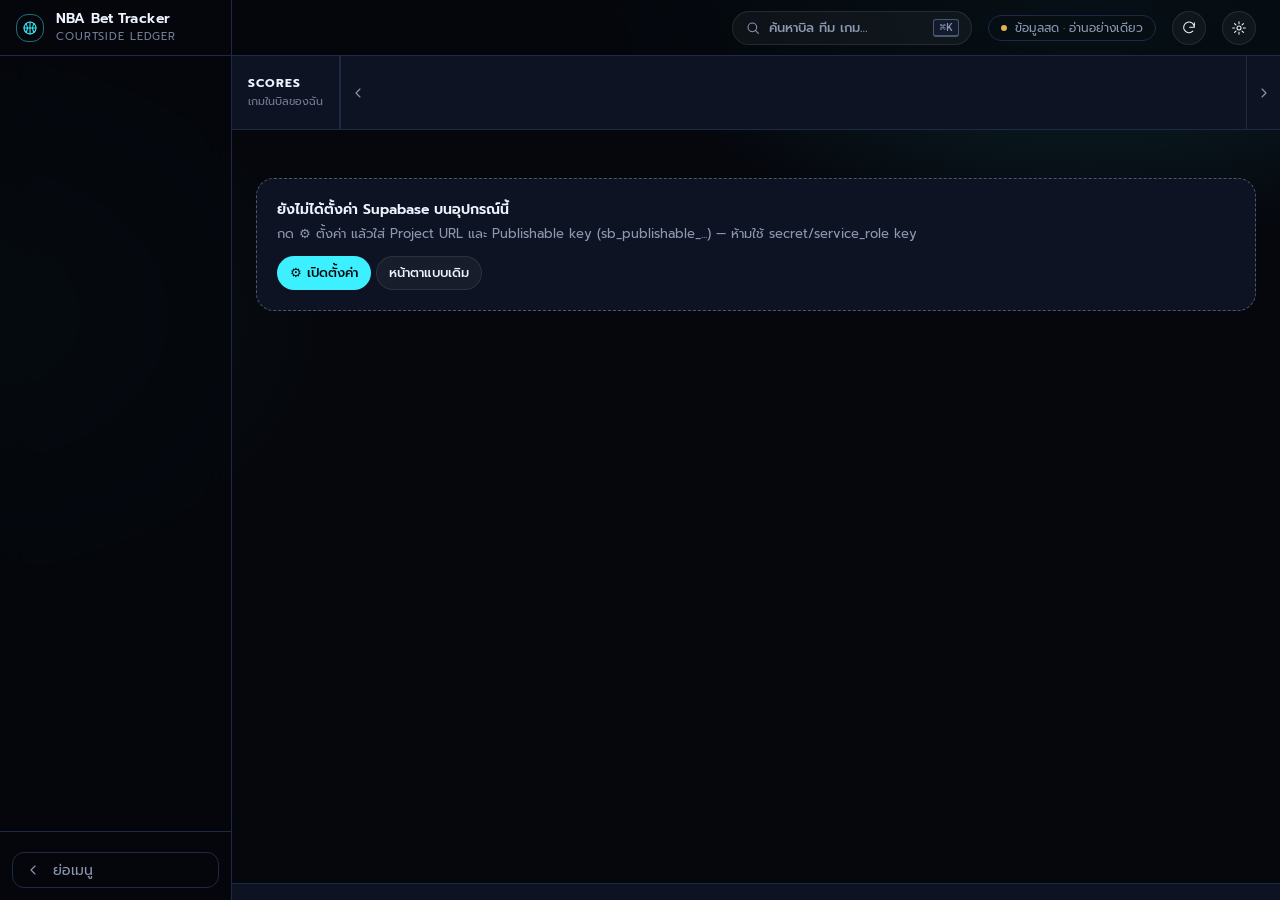
==== commit d8525c65: "Add Arena Night theme (mobile design 10) and motion layer - app/arena.css: theme 10 glass surfaces, " ====
--- a/index.html
+++ b/index.html
@@ -8,11 +8,14 @@
 <meta name="robots" content="noindex">
 <link rel="preconnect" href="https://fonts.googleapis.com">
 <link rel="preconnect" href="https://fonts.gstatic.com" crossorigin>
-<link rel="stylesheet" href="https://fonts.googleapis.com/css2?family=IBM+Plex+Mono:wght@400;500&family=IBM+Plex+Sans+Thai:wght@400;500;600&family=IBM+Plex+Sans:wght@400;500;600&display=swap">
+<link rel="stylesheet" href="https://fonts.googleapis.com/css2?family=Prompt:wght@400;500;600&family=IBM+Plex+Mono:wght@400;500&family=IBM+Plex+Sans+Thai:wght@400;500;600&family=IBM+Plex+Sans:wght@400;500;600&display=swap">
 <script src="app/loader.js"></script>
 <script src="app/core.js"></script>
+<script src="app/motion.js" defer></script>
 <link rel="stylesheet" href="app/1.css">
 <link rel="stylesheet" href="app/2.css">
+<link rel="stylesheet" href="app/motion.css">
+<link rel="stylesheet" href="app/arena.css">
 </head>
 <body>
 <div class="app" id="app" data-collapsed="false">
--- a/app/motion.css
+++ b/app/motion.css
@@ -0,0 +1,54 @@
+/* Motion layer for the Courtside Ledger UI.
+   Rules adapted from the HyperFrames motion guide: arrivals land on a long-tail ease-out,
+   lists stagger 40-80 ms, no bouncing UI, nothing loops once it has landed, exits are shorter
+   than entrances. Everything here is skipped when the OS asks for reduced motion.
+   Classes are added by app/motion.js; without that script the page renders exactly as before. */
+
+:root { --mo-out: cubic-bezier(0.16, 1, 0.3, 1); --mo-step: 45ms; }
+
+/* Always-on micro feedback (cheap, no layout shift) */
+.btn, .tabbar a, #sideNav a, .srow, .dt tbody tr, .card, .kpi { transition: background-color 150ms ease, border-color 150ms ease, box-shadow 200ms ease, transform 160ms var(--mo-out), color 150ms ease; }
+.btn:active, .tabbar a:active, .srow:active { transform: scale(0.97); }
+
+@media (prefers-reduced-motion: no-preference) {
+  /* whole view: opacity only, so sticky/fixed children keep their containing block */
+  #view.mo-enter { animation: mo-fade 260ms ease-out both; }
+  @keyframes mo-fade { from { opacity: 0; } to { opacity: 1; } }
+
+  /* staggered arrivals (cards, KPI cells, rows, list items) */
+  .mo-rise { animation: mo-rise 560ms var(--mo-out) both; animation-delay: calc(var(--mo-i, 0) * var(--mo-step) + var(--mo-base, 0ms)); }
+  @keyframes mo-rise { from { opacity: 0; transform: translateY(10px); } to { transform: none; } }
+
+  /* page title: blur in, no translate */
+  .mo-blur { animation: mo-blur 240ms ease-out both; animation-delay: var(--mo-base, 0ms); }
+  @keyframes mo-blur { from { opacity: 0; filter: blur(8px); } to { filter: none; } }
+
+  /* result pips land one after another */
+  .mo-pop { animation: mo-pop 380ms var(--mo-out) both; animation-delay: calc(var(--mo-i, 0) * 35ms + var(--mo-base, 0ms)); }
+  @keyframes mo-pop { from { opacity: 0; transform: scale(0.5); } to { transform: none; } }
+
+  /* bullet bars grow from the left */
+  .mo-grow { transform-origin: left center; animation: mo-grow 900ms var(--mo-out) both; animation-delay: var(--mo-base, 200ms); }
+  @keyframes mo-grow { from { transform: scaleX(0); } to { transform: none; } }
+
+  /* cumulative chart: line draws, area fades in after it, dots and labels land last */
+  .mo-chart path.line { stroke-dasharray: 1; stroke-dashoffset: 0; animation: mo-draw 1300ms var(--mo-out) 150ms both; }
+  @keyframes mo-draw { from { stroke-dashoffset: 1; } to { stroke-dashoffset: 0; } }
+  .mo-chart path.area { animation: mo-in 700ms ease-out 700ms both; }
+  @keyframes mo-in { from { opacity: 0; } }
+  .mo-chart circle.dotp { transform-box: fill-box; transform-origin: center; animation: mo-pop 380ms var(--mo-out) both; animation-delay: calc(500ms + var(--mo-i, 0) * 40ms); }
+  .mo-chart text.lbl { animation: mo-blur 240ms ease-out 1250ms both; }
+
+  /* daily bars rise from the zero line */
+  .mo-chart rect.bar-pos, .mo-chart rect.bar-neg { transform-box: fill-box; animation: mo-bar 700ms var(--mo-out) both; animation-delay: calc(150ms + var(--mo-i, 0) * 30ms); }
+  .mo-chart rect.bar-pos { transform-origin: center bottom; }
+  .mo-chart rect.bar-neg { transform-origin: center top; }
+  @keyframes mo-bar { from { transform: scaleY(0); } to { transform: none; } }
+
+  /* tab bar: the active icon settles */
+  .tabbar a[aria-current="page"] svg { animation: mo-pop 320ms var(--mo-out) both; }
+}
+
+@media (prefers-reduced-motion: reduce) {
+  .btn:active, .tabbar a:active, .srow:active { transform: none; }
+}
--- a/app/arena.css
+++ b/app/arena.css
@@ -0,0 +1,75 @@
+/* Theme 10 · Arena Night — the "mobile design 10" look.
+   Only active when <html data-ui="arena"> (set by applyTheme in loader.js for theme 10).
+   Colours come from the theme variables; this file adds the glass surfaces, the glow,
+   the floating tab bar and the SF-style filled result icons. Nothing here changes data. */
+
+html[data-ui="arena"] {
+  --font-sans: "Prompt", "IBM Plex Sans Thai", "Noto Sans Thai", "Leelawadee UI", "Thonburi", system-ui, -apple-system, sans-serif;
+  --r-3: 18px; --r-2: 12px;
+  --glass: rgba(255, 255, 255, 0.045);
+  --glass-2: rgba(255, 255, 255, 0.075);
+  --edge: rgba(255, 255, 255, 0.09);
+  --ios-win: #30D158; --ios-loss: #FF453A; --ios-push: #8E8E93;
+}
+html[data-ui="arena"] body {
+  background:
+    radial-gradient(700px 420px at 85% -5%, rgba(60, 240, 255, 0.16), transparent 70%),
+    radial-gradient(560px 380px at -5% 35%, rgba(92, 242, 166, 0.07), transparent 70%),
+    var(--bg);
+  background-attachment: fixed;
+}
+
+/* glass surfaces */
+html[data-ui="arena"] .card,
+html[data-ui="arena"] .kpi {
+  background: var(--glass);
+  border: 1px solid var(--edge);
+  border-radius: var(--r-3);
+  box-shadow: none;
+  -webkit-backdrop-filter: blur(16px); backdrop-filter: blur(16px);
+}
+html[data-ui="arena"] .kpis { background: transparent; border: 0; gap: 10px; }
+html[data-ui="arena"] .card-h { border-bottom-color: rgba(255, 255, 255, 0.06); }
+html[data-ui="arena"] .card-f { border-top-color: rgba(255, 255, 255, 0.06); background: transparent; }
+html[data-ui="arena"] .side-col, html[data-ui="arena"] .topbar { background: rgba(5, 7, 13, 0.72); -webkit-backdrop-filter: blur(16px); backdrop-filter: blur(16px); }
+html[data-ui="arena"] .kpi-v { font-family: var(--font-mono); letter-spacing: -0.02em; }
+html[data-ui="arena"] .kpi-v .pos { color: var(--win); text-shadow: 0 0 18px rgba(92, 242, 166, 0.25); }
+html[data-ui="arena"] .btn { border-radius: 999px; background: var(--glass); border-color: var(--edge); }
+html[data-ui="arena"] .btn:hover { background: var(--glass-2); }
+html[data-ui="arena"] .btn.primary { background: var(--accent); color: var(--on-accent); border-color: transparent; }
+html[data-ui="arena"] .dt th { background: rgba(13, 19, 34, 0.92); }
+
+/* SF-style filled result icons: pips in lists */
+html[data-ui="arena"] .pips { gap: 4px; }
+html[data-ui="arena"] .pip { width: 14px; height: 14px; border-radius: 50%; box-shadow: none; background-repeat: no-repeat; background-position: center; background-size: 100% 100%; }
+html[data-ui="arena"] .pip.won { background-color: transparent; background-image: url("data:image/svg+xml;utf8,<svg xmlns='http://www.w3.org/2000/svg' viewBox='0 0 24 24'><circle cx='12' cy='12' r='12' fill='%2330D158'/><path d='M7 12.5l3.3 3.3L17.2 8.6' fill='none' stroke='white' stroke-width='2.8' stroke-linecap='round' stroke-linejoin='round'/></svg>"); }
+html[data-ui="arena"] .pip.lost { background-color: transparent; background-image: url("data:image/svg+xml;utf8,<svg xmlns='http://www.w3.org/2000/svg' viewBox='0 0 24 24'><circle cx='12' cy='12' r='12' fill='%23FF453A'/><path d='M8.4 8.4l7.2 7.2M15.6 8.4l-7.2 7.2' fill='none' stroke='white' stroke-width='2.8' stroke-linecap='round'/></svg>"); }
+html[data-ui="arena"] .pip.push, html[data-ui="arena"] .pip.void { height: 14px; background-color: transparent; background-image: url("data:image/svg+xml;utf8,<svg xmlns='http://www.w3.org/2000/svg' viewBox='0 0 24 24'><circle cx='12' cy='12' r='12' fill='%238E8E93'/><path d='M7.8 10h8.4M7.8 14h8.4' fill='none' stroke='white' stroke-width='2.8' stroke-linecap='round'/></svg>"); }
+html[data-ui="arena"] .pip.pending { box-shadow: inset 0 0 0 1.5px var(--pending); background: transparent; }
+
+/* parlay chain nodes on the bill page */
+html[data-ui="arena"] li.won > .node { background: var(--ios-win); border-color: var(--ios-win); color: #fff; }
+html[data-ui="arena"] li.lost > .node { background: var(--ios-loss); border-color: var(--ios-loss); color: #fff; }
+html[data-ui="arena"] li.push > .node, html[data-ui="arena"] li.void > .node { background: var(--ios-push); border-color: var(--ios-push); color: #fff; }
+html[data-ui="arena"] .node { width: 28px; height: 28px; }
+html[data-ui="arena"] .node svg { width: 14px; height: 14px; stroke-width: 2.8; }
+
+/* status chips keep their words, gain a filled icon dot */
+html[data-ui="arena"] .st { border-radius: 999px; }
+
+/* mobile: floating glass tab bar */
+@media (max-width: 767px) {
+  html[data-ui="arena"] .tabbar {
+    left: 12px; right: 12px; bottom: calc(12px + env(safe-area-inset-bottom));
+    height: var(--tabbar-h); padding: 4px 6px; border-radius: 28px;
+    background: rgba(16, 22, 38, 0.72); border: 1px solid var(--edge);
+    -webkit-backdrop-filter: blur(18px); backdrop-filter: blur(18px);
+    box-shadow: 0 12px 32px -12px rgba(0, 0, 0, 0.65);
+  }
+  html[data-ui="arena"] .tabbar a { border-radius: 22px; }
+  html[data-ui="arena"] .tabbar a[aria-current="page"] { background: rgba(60, 240, 255, 0.12); box-shadow: inset 0 0 0 1px rgba(60, 240, 255, 0.22); }
+  html[data-ui="arena"] .tabbar a[aria-current="page"]::before { display: none; }
+  html[data-ui="arena"] .statusbar { padding-bottom: calc(var(--tabbar-h) + 28px + env(safe-area-inset-bottom)); }
+  html[data-ui="arena"] .kpi { flex-basis: 62%; }
+  html[data-ui="arena"] .kpi-v { font-size: 22px; }
+}
